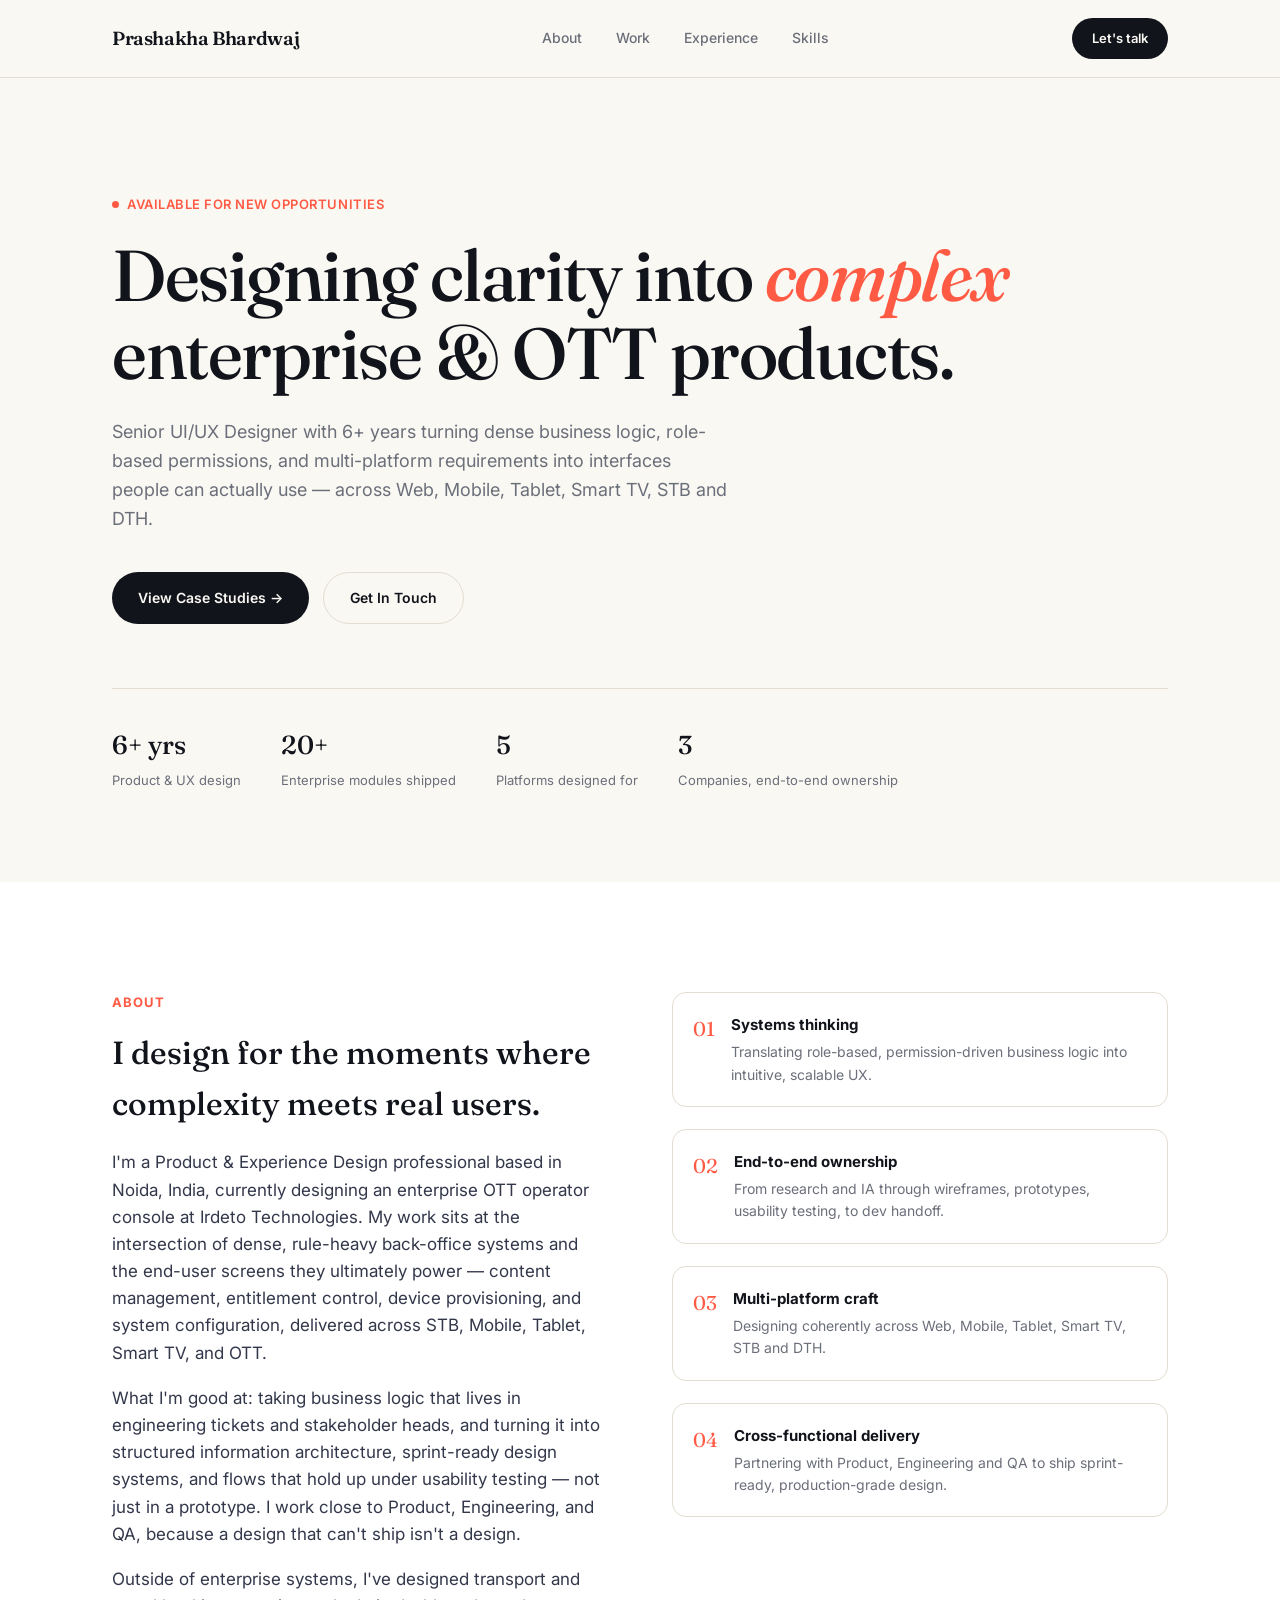
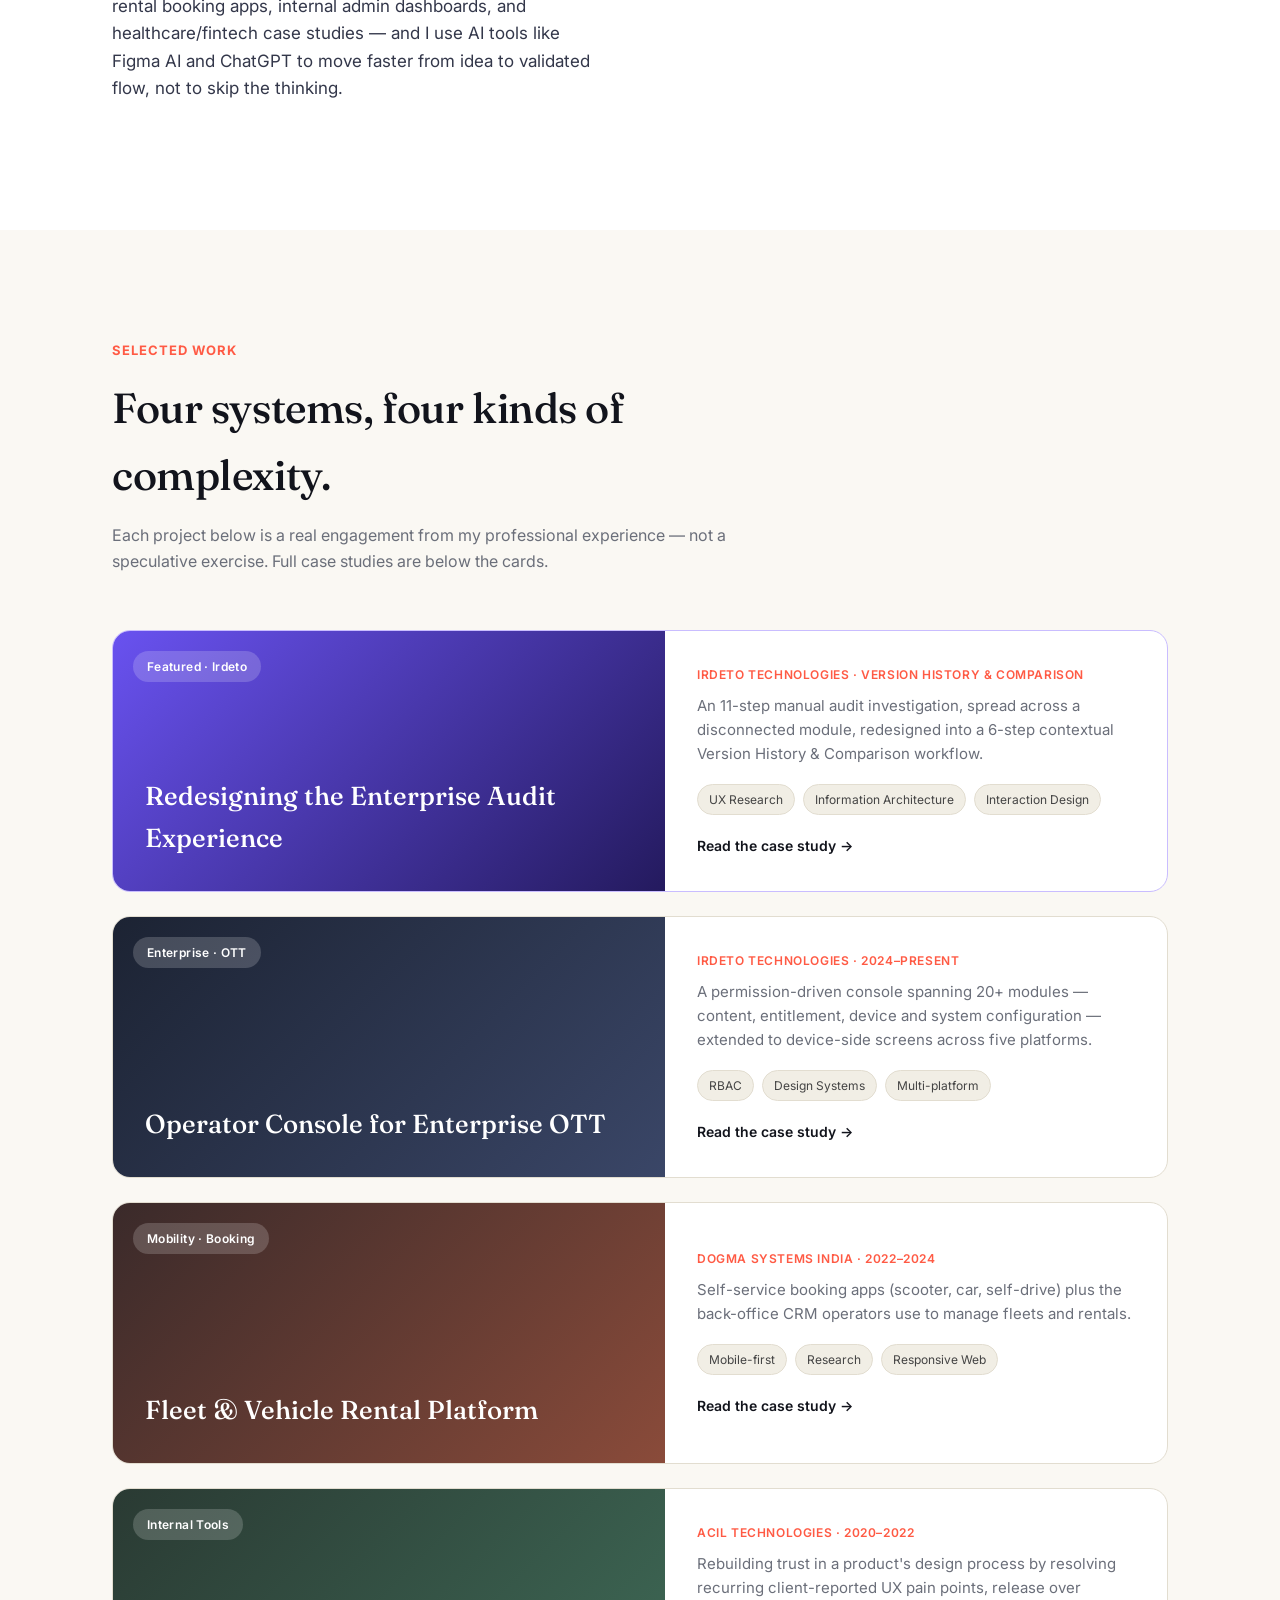
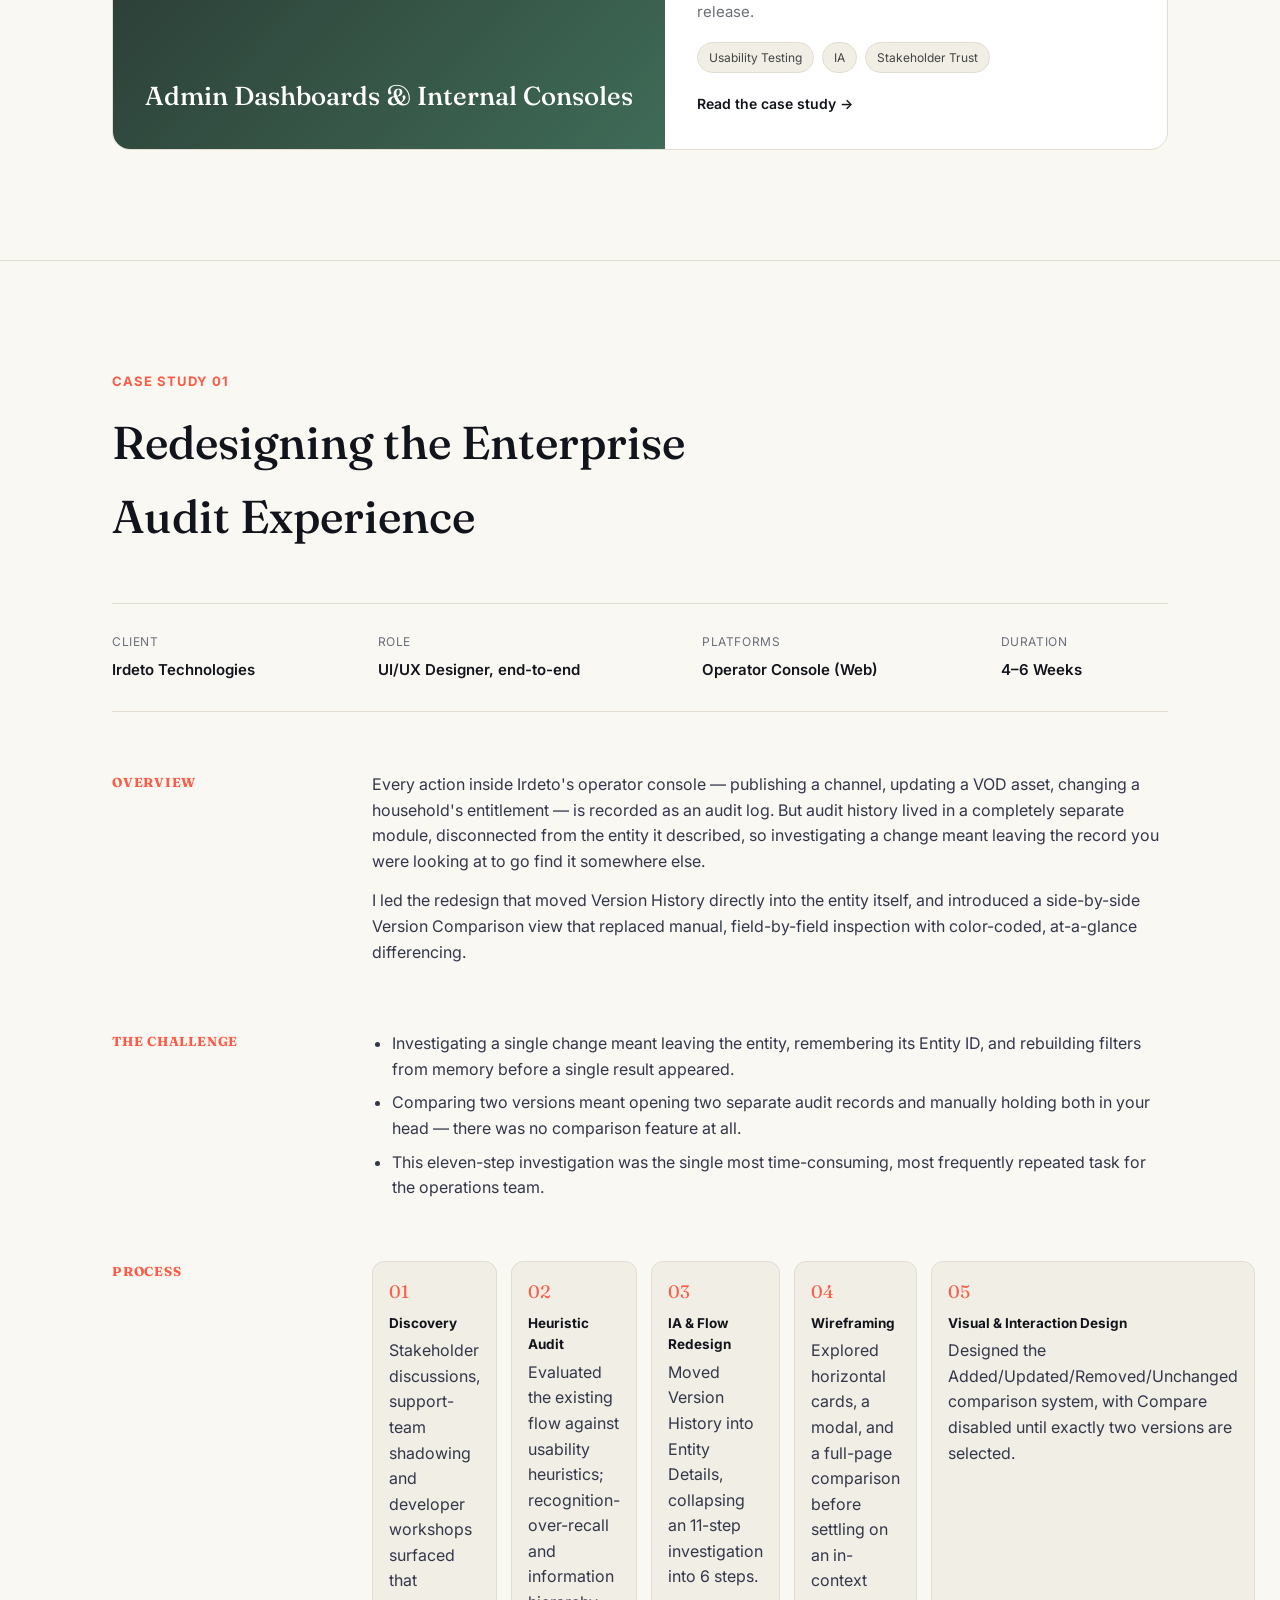
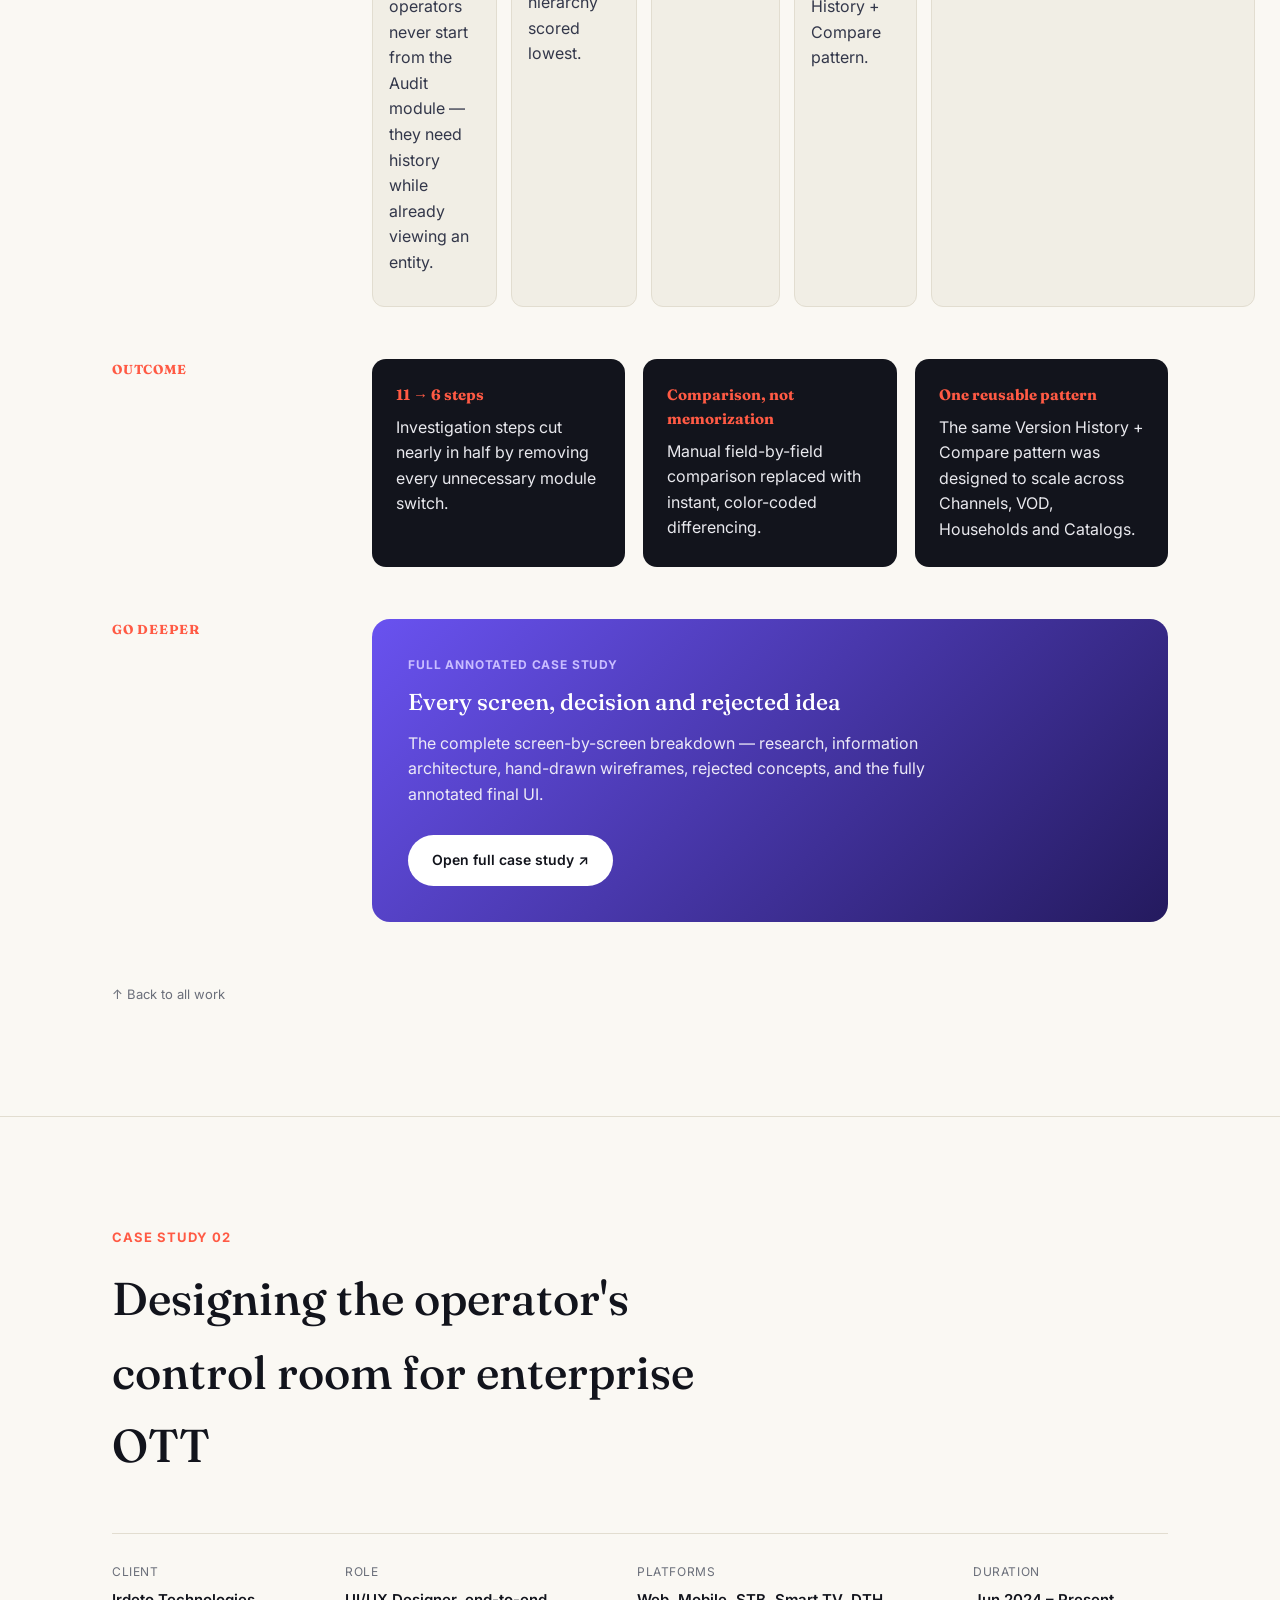
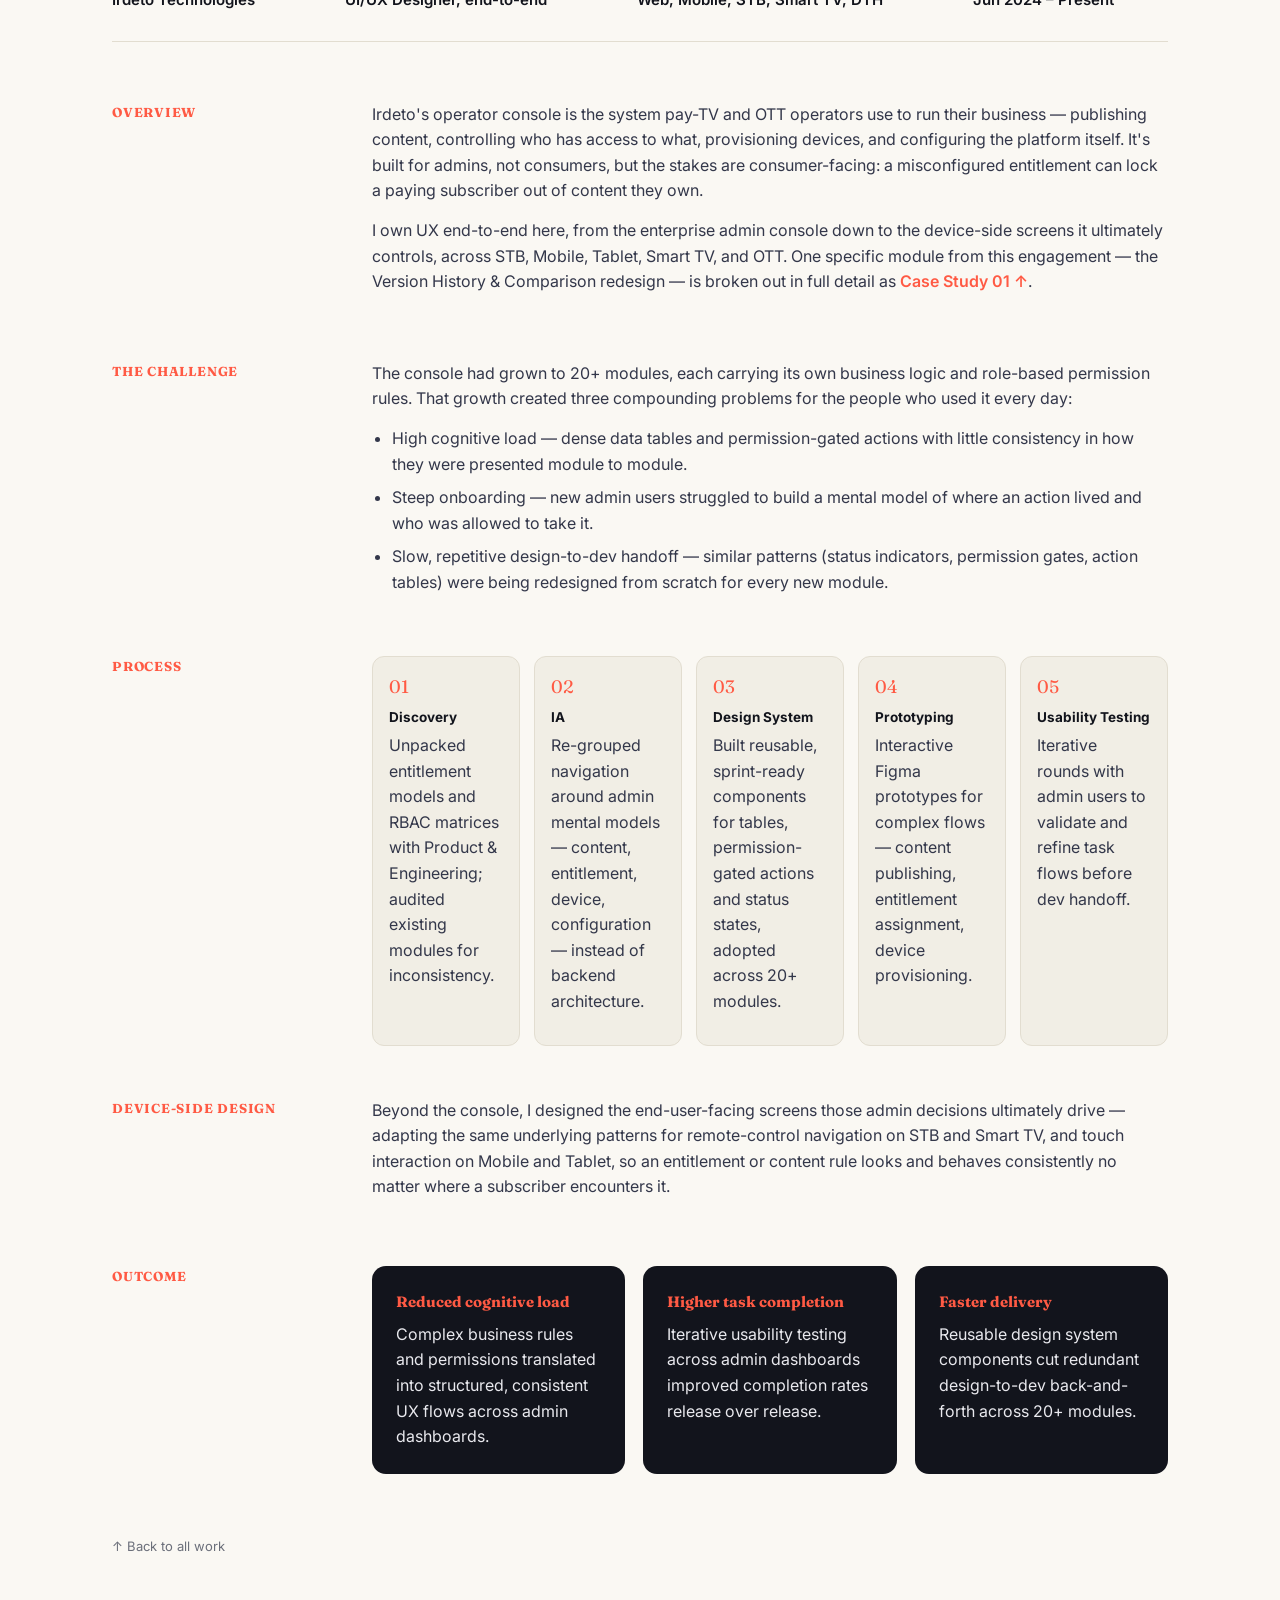
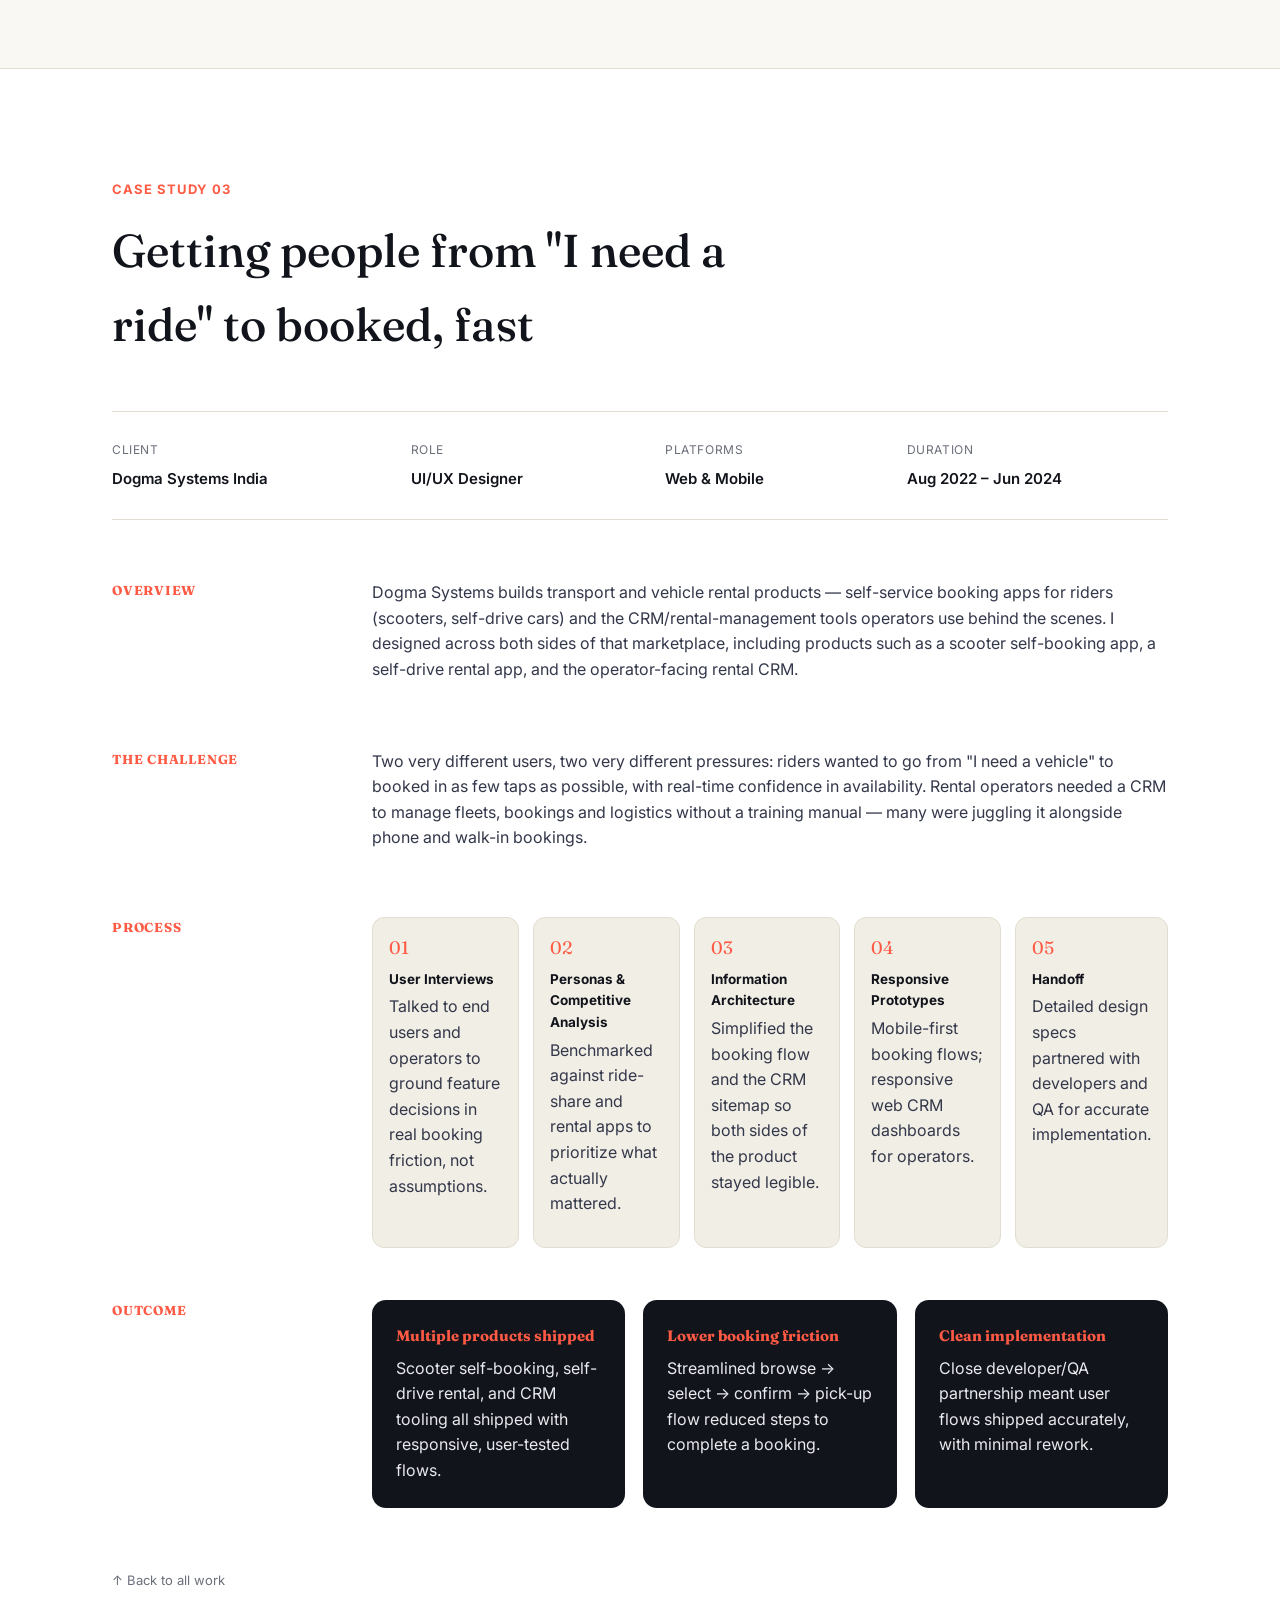
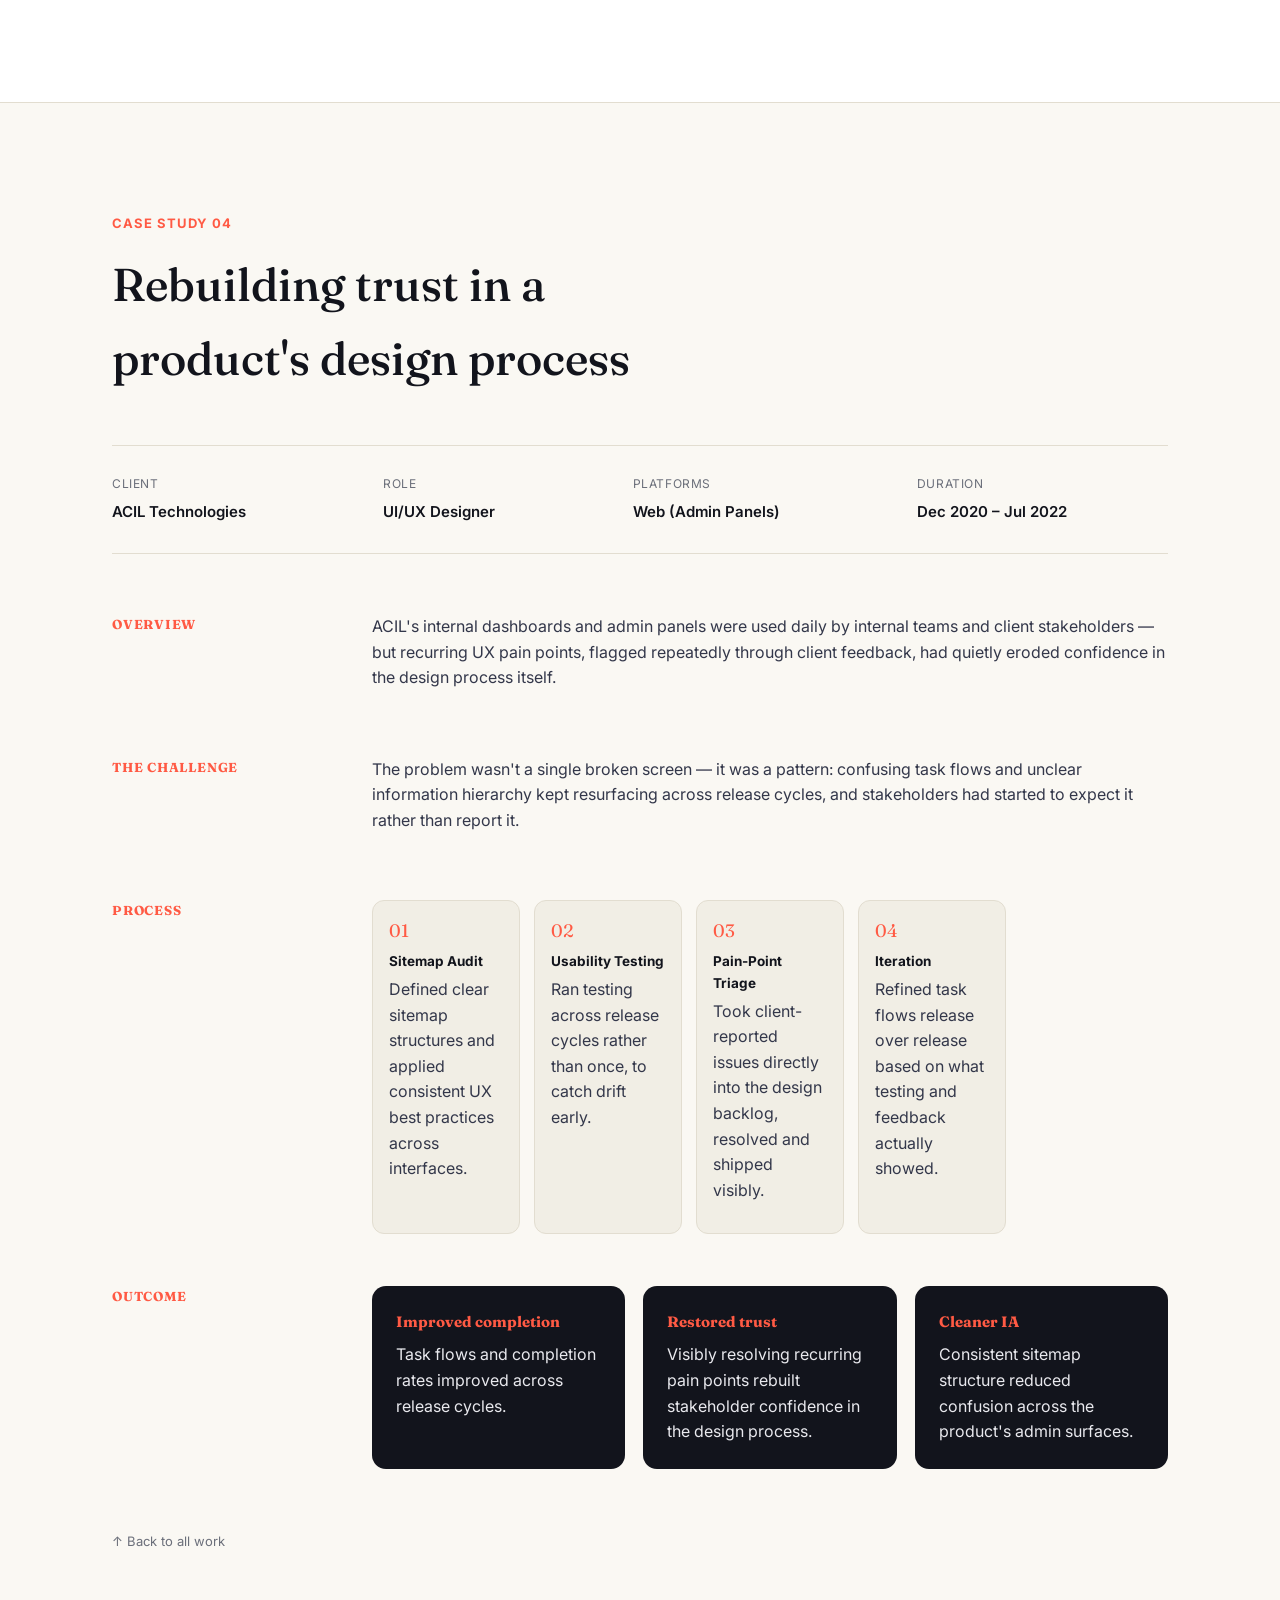
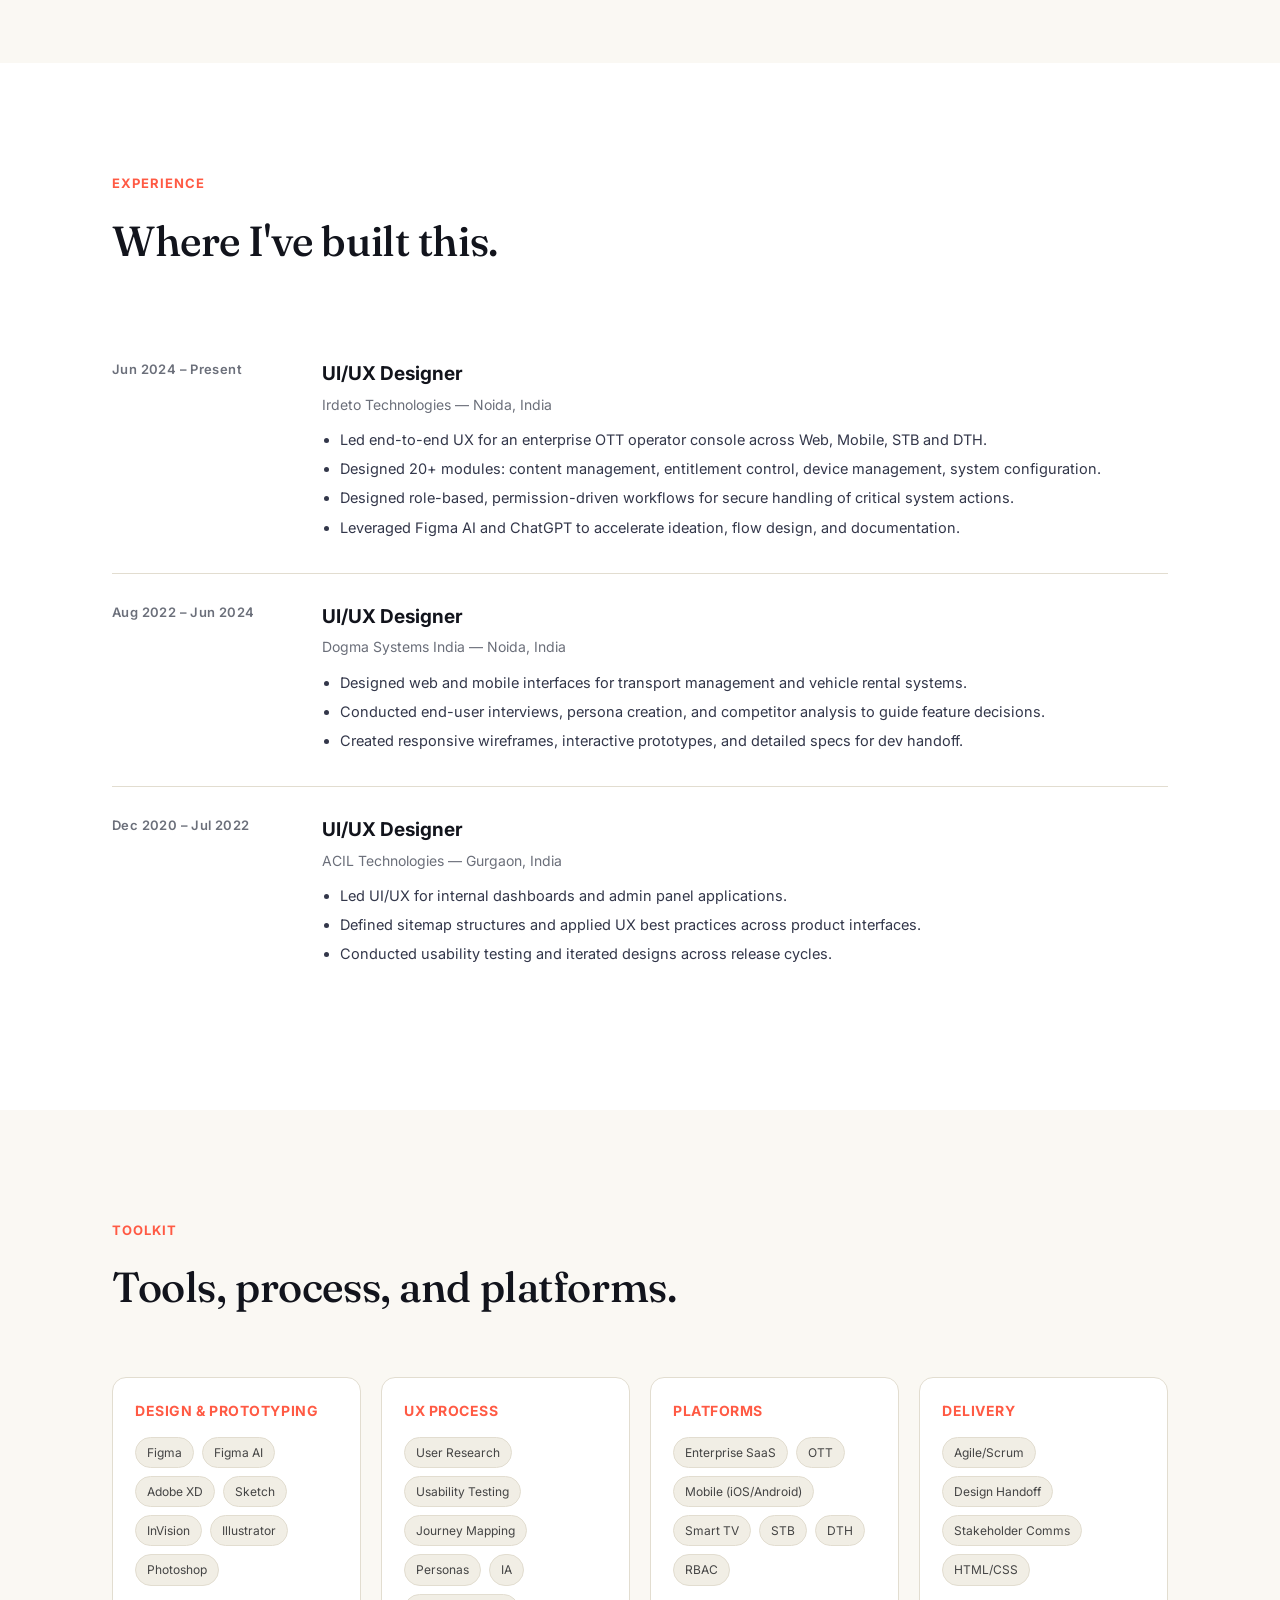
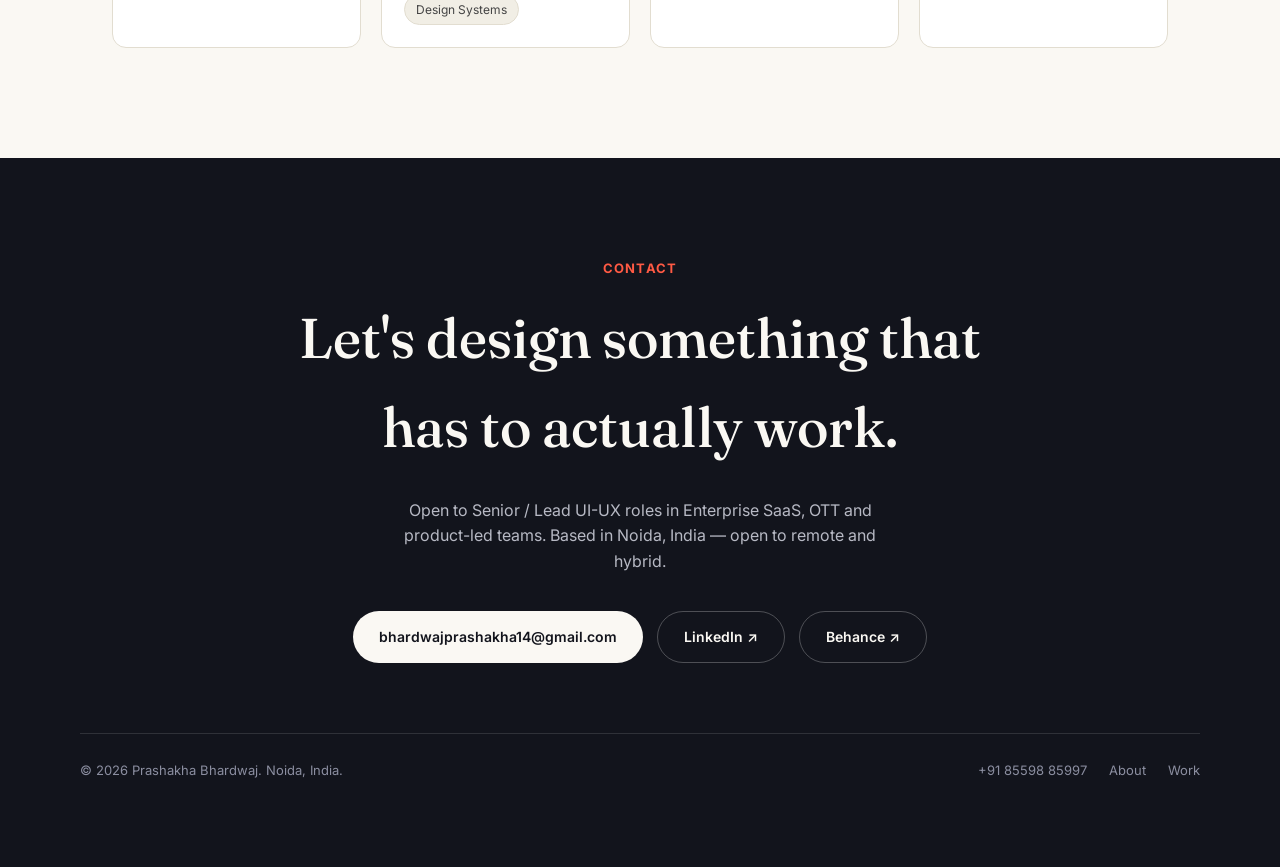
==== index.html @ ab3abfe2 "Add files via upload" ====
<!DOCTYPE html>
<html lang="en">
<head>
<meta charset="UTF-8">
<meta name="viewport" content="width=device-width, initial-scale=1.0">
<title>Prashakha Bhardwaj — Senior UI/UX Designer</title>
<meta name="description" content="Portfolio of Prashakha Bhardwaj, Senior UI/UX Designer specializing in Enterprise SaaS, OTT platforms, and complex admin systems.">
<link rel="preconnect" href="https://fonts.googleapis.com">
<link rel="preconnect" href="https://fonts.gstatic.com" crossorigin>
<link href="https://fonts.googleapis.com/css2?family=Fraunces:opsz,wght@9..144,400;9..144,500;9..144,600&family=Inter:wght@400;500;600;700;800&display=swap" rel="stylesheet">
<style>
  :root{
    --ink:#12141c;
    --paper:#faf8f3;
    --paper-dim:#f1eee5;
    --line:#e2ddd0;
    --coral:#ff5a44;
    --coral-dim:#ffe4de;
    --navy:#1c2333;
    --muted:#6b6f7a;
    --white:#ffffff;
    --radius:18px;
  }
  *{box-sizing:border-box;margin:0;padding:0;}
  html{scroll-behavior:smooth;}
  body{
    font-family:'Inter',sans-serif;
    background:var(--paper);
    color:var(--ink);
    line-height:1.6;
    -webkit-font-smoothing:antialiased;
  }
  h1,h2,h3,.serif{font-family:'Fraunces',serif;}
  a{color:inherit;text-decoration:none;}
  img{max-width:100%;display:block;}
  .wrap{max-width:1120px;margin:0 auto;padding:0 32px;}
  section{padding:110px 0;}
  @media (max-width:768px){section{padding:70px 0;} .wrap{padding:0 22px;}}
  /* NAV */
  header{
    position:fixed;top:0;left:0;right:0;z-index:100;
    background:rgba(250,248,243,0.85);
    backdrop-filter:blur(10px);
    border-bottom:1px solid var(--line);
  }
  nav.wrap{
    display:flex;align-items:center;justify-content:space-between;
    padding-top:18px;padding-bottom:18px;
  }
  .logo{font-family:'Fraunces',serif;font-weight:600;font-size:19px;letter-spacing:-0.02em;}
  .nav-links{display:flex;gap:34px;font-size:14px;font-weight:500;}
  .nav-links a{color:var(--muted);transition:color .2s;}
  .nav-links a:hover{color:var(--ink);}
  .nav-cta{
    background:var(--ink);color:var(--paper);padding:10px 20px;border-radius:999px;
    font-size:13px;font-weight:600;
  }
  .nav-toggle{display:none;}
  @media (max-width:768px){
    .nav-links{display:none;}
  }
  /* HERO */
  .hero{padding-top:190px;padding-bottom:90px;position:relative;overflow:hidden;}
  .eyebrow{
    display:inline-flex;align-items:center;gap:8px;
    font-size:13px;font-weight:600;letter-spacing:.04em;text-transform:uppercase;
    color:var(--coral);margin-bottom:22px;
  }
  .eyebrow::before{content:"";width:7px;height:7px;border-radius:50%;background:var(--coral);}
  .hero h1{
    font-size:clamp(38px,6vw,72px);
    font-weight:500;
    letter-spacing:-0.02em;
    max-width:920px;
    line-height:1.08;
  }
  .hero h1 em{font-style:italic;color:var(--coral);}
  .hero-sub{
    max-width:620px;font-size:18px;color:var(--muted);margin-top:26px;
  }
  .hero-actions{display:flex;gap:14px;margin-top:38px;flex-wrap:wrap;}
  .btn{
    padding:14px 26px;border-radius:999px;font-weight:600;font-size:14px;
    display:inline-flex;align-items:center;gap:8px;transition:transform .15s, box-shadow .15s;
  }
  .btn-primary{background:var(--ink);color:var(--paper);}
  .btn-primary:hover{transform:translateY(-2px);box-shadow:0 10px 24px rgba(18,20,28,.18);}
  .btn-outline{border:1.5px solid var(--line);}
  .btn-outline:hover{border-color:var(--ink);transform:translateY(-2px);}
  .hero-meta{
    display:flex;gap:40px;margin-top:64px;flex-wrap:wrap;padding-top:36px;border-top:1px solid var(--line);
  }
  .hero-meta div b{display:block;font-family:'Fraunces',serif;font-size:26px;font-weight:500;}
  .hero-meta div span{font-size:13px;color:var(--muted);}
  /* SECTION HEADS */
  .section-head{max-width:640px;margin-bottom:56px;}
  .kicker{font-size:13px;font-weight:700;letter-spacing:.08em;text-transform:uppercase;color:var(--coral);margin-bottom:14px;}
  .section-head h2{font-size:clamp(28px,4vw,42px);font-weight:500;letter-spacing:-0.01em;}
  .section-head p{color:var(--muted);margin-top:14px;font-size:16px;}
  /* ABOUT */
  .about{background:var(--white);}
  .about-grid{display:grid;grid-template-columns:1fr 1fr;gap:64px;align-items:start;}
  @media (max-width:768px){.about-grid{grid-template-columns:1fr;}}
  .about-grid p{font-size:17px;color:#33374a;margin-bottom:18px;}
  .pillars{display:flex;flex-direction:column;gap:22px;}
  .pillar{display:flex;gap:16px;padding:20px;border:1px solid var(--line);border-radius:14px;}
  .pillar .num{font-family:'Fraunces',serif;font-size:20px;color:var(--coral);}
  .pillar h4{font-size:15px;margin-bottom:4px;}
  .pillar p{font-size:14px;color:var(--muted);margin:0;}
  /* WORK CARDS */
  .work-grid{display:flex;flex-direction:column;gap:24px;}
  .work-card{
    display:grid;grid-template-columns:1.1fr 1fr;gap:0;
    border:1px solid var(--line);border-radius:var(--radius);overflow:hidden;
    background:var(--white);transition:box-shadow .25s, transform .25s;
  }
  .work-card:hover{box-shadow:0 20px 50px rgba(18,20,28,.10);transform:translateY(-3px);}
  .work-visual{
    position:relative;min-height:260px;display:flex;align-items:center;justify-content:center;
    color:var(--white);padding:32px;
  }
  .work-visual span.tag{
    position:absolute;top:20px;left:20px;background:rgba(255,255,255,.18);
    padding:6px 14px;border-radius:999px;font-size:12px;font-weight:600;letter-spacing:.03em;
  }
  .work-visual h3{font-size:26px;font-weight:500;text-align:left;align-self:flex-end;width:100%;}
  .wv-1{background:linear-gradient(135deg,#1c2333,#3a4667);}
  .wv-2{background:linear-gradient(135deg,#3a2a2a,#8a4b3a);}
  .wv-3{background:linear-gradient(135deg,#2a3a33,#3f6b57);}
  .wv-featured{background:linear-gradient(135deg,#6952f0,#241a5e);}
  .work-body{padding:32px;display:flex;flex-direction:column;justify-content:center;}
  .work-body .meta{font-size:12px;font-weight:600;letter-spacing:.05em;text-transform:uppercase;color:var(--coral);margin-bottom:10px;}
  .work-body p{color:var(--muted);font-size:15px;margin-bottom:18px;}
  .chip-row{display:flex;gap:8px;flex-wrap:wrap;margin-bottom:20px;}
  .chip{background:var(--paper-dim);border:1px solid var(--line);font-size:12px;padding:5px 11px;border-radius:999px;color:#444;}
  .work-link{font-weight:600;font-size:14px;display:inline-flex;align-items:center;gap:6px;}
  .work-link:hover{color:var(--coral);}
  @media (max-width:768px){.work-card{grid-template-columns:1fr;}}
  /* DEEP DIVE CALLOUT */
  .deep-dive{
    background:linear-gradient(135deg,#6952f0,#241a5e);border-radius:18px;padding:36px;
    color:#fff;display:flex;justify-content:space-between;align-items:center;gap:28px;flex-wrap:wrap;
  }
  .deep-dive .dd-kicker{font-size:12px;font-weight:700;letter-spacing:.07em;text-transform:uppercase;color:#c9bdff;margin-bottom:10px;}
  .deep-dive h4{font-family:'Fraunces',serif;font-size:23px;font-weight:500;margin-bottom:10px;color:#fff;}
  .deep-dive p{color:#d8d9e0;font-size:14.5px;margin:0;max-width:540px;}
  .deep-dive .dd-btn{
    background:#fff;color:#12141c;padding:14px 24px;border-radius:999px;font-weight:600;font-size:14px;
    white-space:nowrap;flex:none;
  }
  .deep-dive .dd-btn:hover{background:#c9bdff;}
  /* CASE STUDY DETAIL */
  .case{border-top:1px solid var(--line);}
  .case-head{display:flex;justify-content:space-between;align-items:flex-end;flex-wrap:wrap;gap:24px;margin-bottom:50px;}
  .case-head h2{font-size:clamp(30px,4.5vw,46px);font-weight:500;max-width:640px;}
  .case-facts{display:grid;grid-template-columns:repeat(4,auto);gap:36px;margin-bottom:60px;padding:28px 0;border-top:1px solid var(--line);border-bottom:1px solid var(--line);}
  .case-facts div span{display:block;font-size:12px;color:var(--muted);text-transform:uppercase;letter-spacing:.05em;margin-bottom:6px;}
  .case-facts div b{font-size:15px;font-weight:600;}
  @media (max-width:768px){.case-facts{grid-template-columns:repeat(2,1fr);}}
  .case-block{display:grid;grid-template-columns:220px 1fr;gap:40px;margin-bottom:52px;}
  @media (max-width:768px){.case-block{grid-template-columns:1fr;gap:14px;}}
  .case-block h3{font-size:13px;font-weight:700;text-transform:uppercase;letter-spacing:.06em;color:var(--coral);}
  .case-block .content p{margin-bottom:14px;color:#33374a;font-size:16px;}
  .case-block ul{padding-left:20px;color:#33374a;font-size:16px;}
  .case-block li{margin-bottom:8px;}
  .process-steps{display:grid;grid-template-columns:repeat(5,1fr);gap:14px;}
  @media (max-width:900px){.process-steps{grid-template-columns:repeat(2,1fr);}}
  .step{background:var(--paper-dim);border:1px solid var(--line);border-radius:12px;padding:16px;}
  .step .n{font-family:'Fraunces',serif;color:var(--coral);font-size:18px;margin-bottom:6px;}
  .step h5{font-size:13.5px;margin-bottom:4px;}
  .step p{font-size:12.5px;color:var(--muted);margin:0;}
  .impact-grid{display:grid;grid-template-columns:repeat(3,1fr);gap:18px;}
  @media (max-width:768px){.impact-grid{grid-template-columns:1fr;}}
  .impact-card{background:var(--ink);color:var(--paper);border-radius:14px;padding:24px;}
  .impact-card b{font-family:'Fraunces',serif;font-size:15px;display:block;margin-bottom:8px;color:var(--coral);}
  .impact-card p{font-size:14px;color:#e9e9ee;margin:0;}
  /* higher-specificity overrides: .case-block .content p was winning the cascade and
     forcing dark navy text onto these dark backgrounds — restore light, readable text */
  .case-block .content .impact-card p{color:#e9e9ee;margin-bottom:0;}
  .case-block .content .impact-card b{color:var(--coral);}
  .case-block .content .deep-dive p{color:#ece9f7;margin-bottom:0;}
  .case-block .content .deep-dive h4{color:#ffffff;}
  .case-block .content .deep-dive .dd-kicker{color:#c9bdff;}
  .back-top{display:inline-block;margin-top:10px;font-size:13px;color:var(--muted);}
  .back-top:hover{color:var(--coral);}
  /* EXPERIENCE */
  .exp{background:var(--white);}
  .exp-item{display:grid;grid-template-columns:180px 1fr;gap:30px;padding:28px 0;border-bottom:1px solid var(--line);}
  .exp-item:last-child{border-bottom:none;}
  .exp-item .when{color:var(--muted);font-size:13px;font-weight:600;letter-spacing:.03em;}
  .exp-item h4{font-size:19px;margin-bottom:4px;}
  .exp-item .role-co{color:var(--muted);font-size:14px;margin-bottom:12px;}
  .exp-item ul{padding-left:18px;font-size:14.5px;color:#33374a;}
  .exp-item li{margin-bottom:6px;}
  @media (max-width:640px){.exp-item{grid-template-columns:1fr;gap:8px;}}
  /* SKILLS */
  .skills-grid{display:grid;grid-template-columns:repeat(4,1fr);gap:20px;}
  @media (max-width:900px){.skills-grid{grid-template-columns:repeat(2,1fr);}}
  .skill-card{border:1px solid var(--line);border-radius:14px;padding:22px;background:var(--white);}
  .skill-card h4{font-size:14px;text-transform:uppercase;letter-spacing:.04em;color:var(--coral);margin-bottom:14px;}
  .skill-card .chip-row{margin-bottom:0;}
  /* CONTACT / FOOTER */
  footer{background:var(--ink);color:var(--paper);}
  .contact-inner{text-align:center;padding:100px 0 60px;}
  .contact-inner .kicker{color:var(--coral);}
  .contact-inner h2{font-size:clamp(30px,5vw,56px);font-weight:500;max-width:760px;margin:0 auto 26px;}
  .contact-inner p{color:#b7b9c4;max-width:520px;margin:0 auto 36px;font-size:16px;}
  .contact-actions{display:flex;justify-content:center;gap:14px;flex-wrap:wrap;margin-bottom:70px;}
  .btn-light{background:var(--paper);color:var(--ink);}
  .btn-ghost{border:1.5px solid rgba(255,255,255,.25);color:var(--paper);}
  .foot-bottom{
    border-top:1px solid rgba(255,255,255,.12);padding:26px 0;
    display:flex;justify-content:space-between;align-items:center;flex-wrap:wrap;gap:14px;
    font-size:13px;color:#8b8ea0;
  }
  .foot-links{display:flex;gap:22px;}
  .foot-links a:hover{color:var(--paper);}
</style>
</head>
<body>
<header>
  <nav class="wrap">
    <a href="#" class="logo">Prashakha Bhardwaj</a>
    <div class="nav-links">
      <a href="#about">About</a>
      <a href="#work">Work</a>
      <a href="#experience">Experience</a>
      <a href="#skills">Skills</a>
    </div>
    <a href="#contact" class="nav-cta">Let's talk</a>
  </nav>
</header>
<section class="hero">
  <div class="wrap">
    <div class="eyebrow">Available for new opportunities</div>
    <h1>Designing clarity into <em>complex</em> enterprise &amp; OTT products.</h1>
    <p class="hero-sub">Senior UI/UX Designer with 6+ years turning dense business logic, role-based permissions, and multi-platform requirements into interfaces people can actually use — across Web, Mobile, Tablet, Smart TV, STB and DTH.</p>
    <div class="hero-actions">
      <a href="#work" class="btn btn-primary">View Case Studies →</a>
      <a href="mailto:bhardwajprashakha14@gmail.com" class="btn btn-outline">Get In Touch</a>
    </div>
    <div class="hero-meta">
      <div><b>6+ yrs</b><span>Product &amp; UX design</span></div>
      <div><b>20+</b><span>Enterprise modules shipped</span></div>
      <div><b>5</b><span>Platforms designed for</span></div>
      <div><b>3</b><span>Companies, end-to-end ownership</span></div>
    </div>
  </div>
</section>
<section class="about" id="about">
  <div class="wrap about-grid">
    <div>
      <div class="kicker">About</div>
      <h2 style="font-size:32px;font-weight:500;margin-bottom:20px;">I design for the moments where complexity meets real users.</h2>
      <p>I'm a Product &amp; Experience Design professional based in Noida, India, currently designing an enterprise OTT operator console at Irdeto Technologies. My work sits at the intersection of dense, rule-heavy back-office systems and the end-user screens they ultimately power — content management, entitlement control, device provisioning, and system configuration, delivered across STB, Mobile, Tablet, Smart TV, and OTT.</p>
      <p>What I'm good at: taking business logic that lives in engineering tickets and stakeholder heads, and turning it into structured information architecture, sprint-ready design systems, and flows that hold up under usability testing — not just in a prototype. I work close to Product, Engineering, and QA, because a design that can't ship isn't a design.</p>
      <p>Outside of enterprise systems, I've designed transport and rental booking apps, internal admin dashboards, and healthcare/fintech case studies — and I use AI tools like Figma AI and ChatGPT to move faster from idea to validated flow, not to skip the thinking.</p>
    </div>
    <div class="pillars">
      <div class="pillar">
        <div class="num">01</div>
        <div><h4>Systems thinking</h4><p>Translating role-based, permission-driven business logic into intuitive, scalable UX.</p></div>
      </div>
      <div class="pillar">
        <div class="num">02</div>
        <div><h4>End-to-end ownership</h4><p>From research and IA through wireframes, prototypes, usability testing, to dev handoff.</p></div>
      </div>
      <div class="pillar">
        <div class="num">03</div>
        <div><h4>Multi-platform craft</h4><p>Designing coherently across Web, Mobile, Tablet, Smart TV, STB and DTH.</p></div>
      </div>
      <div class="pillar">
        <div class="num">04</div>
        <div><h4>Cross-functional delivery</h4><p>Partnering with Product, Engineering and QA to ship sprint-ready, production-grade design.</p></div>
      </div>
    </div>
  </div>
</section>
<section id="work">
  <div class="wrap">
    <div class="section-head">
      <div class="kicker">Selected Work</div>
      <h2>Four systems, four kinds of complexity.</h2>
      <p>Each project below is a real engagement from my professional experience — not a speculative exercise. Full case studies are below the cards.</p>
    </div>
    <div class="work-grid">
      <div class="work-card" style="border-color:#c9bdff;">
        <div class="work-visual wv-featured"><span class="tag">Featured · Irdeto</span><h3>Redesigning the Enterprise Audit Experience</h3></div>
        <div class="work-body">
          <div class="meta">Irdeto Technologies · Version History &amp; Comparison</div>
          <p>An 11-step manual audit investigation, spread across a disconnected module, redesigned into a 6-step contextual Version History &amp; Comparison workflow.</p>
          <div class="chip-row"><span class="chip">UX Research</span><span class="chip">Information Architecture</span><span class="chip">Interaction Design</span></div>
          <a href="#case-audit" class="work-link">Read the case study →</a>
        </div>
      </div>
      <div class="work-card">
        <div class="work-visual wv-1"><span class="tag">Enterprise · OTT</span><h3>Operator Console for Enterprise OTT</h3></div>
        <div class="work-body">
          <div class="meta">Irdeto Technologies · 2024–Present</div>
          <p>A permission-driven console spanning 20+ modules — content, entitlement, device and system configuration — extended to device-side screens across five platforms.</p>
          <div class="chip-row"><span class="chip">RBAC</span><span class="chip">Design Systems</span><span class="chip">Multi-platform</span></div>
          <a href="#case-ott" class="work-link">Read the case study →</a>
        </div>
      </div>
      <div class="work-card">
        <div class="work-visual wv-2"><span class="tag">Mobility · Booking</span><h3>Fleet &amp; Vehicle Rental Platform</h3></div>
        <div class="work-body">
          <div class="meta">Dogma Systems India · 2022–2024</div>
          <p>Self-service booking apps (scooter, car, self-drive) plus the back-office CRM operators use to manage fleets and rentals.</p>
          <div class="chip-row"><span class="chip">Mobile-first</span><span class="chip">Research</span><span class="chip">Responsive Web</span></div>
          <a href="#case-fleet" class="work-link">Read the case study →</a>
        </div>
      </div>
      <div class="work-card">
        <div class="work-visual wv-3"><span class="tag">Internal Tools</span><h3>Admin Dashboards &amp; Internal Consoles</h3></div>
        <div class="work-body">
          <div class="meta">ACIL Technologies · 2020–2022</div>
          <p>Rebuilding trust in a product's design process by resolving recurring client-reported UX pain points, release over release.</p>
          <div class="chip-row"><span class="chip">Usability Testing</span><span class="chip">IA</span><span class="chip">Stakeholder Trust</span></div>
          <a href="#case-admin" class="work-link">Read the case study →</a>
        </div>
      </div>
    </div>
  </div>
</section>
<!-- CASE STUDY 1 -->
<section class="case" id="case-audit">
  <div class="wrap">
    <div class="case-head">
      <div>
        <div class="kicker">Case Study 01</div>
        <h2>Redesigning the Enterprise Audit Experience</h2>
      </div>
    </div>
    <div class="case-facts">
      <div><span>Client</span><b>Irdeto Technologies</b></div>
      <div><span>Role</span><b>UI/UX Designer, end-to-end</b></div>
      <div><span>Platforms</span><b>Operator Console (Web)</b></div>
      <div><span>Duration</span><b>4–6 Weeks</b></div>
    </div>
    <div class="case-block">
      <h3>Overview</h3>
      <div class="content">
        <p>Every action inside Irdeto's operator console — publishing a channel, updating a VOD asset, changing a household's entitlement — is recorded as an audit log. But audit history lived in a completely separate module, disconnected from the entity it described, so investigating a change meant leaving the record you were looking at to go find it somewhere else.</p>
        <p>I led the redesign that moved Version History directly into the entity itself, and introduced a side-by-side Version Comparison view that replaced manual, field-by-field inspection with color-coded, at-a-glance differencing.</p>
      </div>
    </div>
    <div class="case-block">
      <h3>The Challenge</h3>
      <div class="content">
        <ul>
          <li>Investigating a single change meant leaving the entity, remembering its Entity ID, and rebuilding filters from memory before a single result appeared.</li>
          <li>Comparing two versions meant opening two separate audit records and manually holding both in your head — there was no comparison feature at all.</li>
          <li>This eleven-step investigation was the single most time-consuming, most frequently repeated task for the operations team.</li>
        </ul>
      </div>
    </div>
    <div class="case-block">
      <h3>Process</h3>
      <div class="content">
        <div class="process-steps">
          <div class="step"><div class="n">01</div><h5>Discovery</h5><p>Stakeholder discussions, support-team shadowing and developer workshops surfaced that operators never start from the Audit module — they need history while already viewing an entity.</p></div>
          <div class="step"><div class="n">02</div><h5>Heuristic Audit</h5><p>Evaluated the existing flow against usability heuristics; recognition-over-recall and information hierarchy scored lowest.</p></div>
          <div class="step"><div class="n">03</div><h5>IA &amp; Flow Redesign</h5><p>Moved Version History into Entity Details, collapsing an 11-step investigation into 6 steps.</p></div>
          <div class="step"><div class="n">04</div><h5>Wireframing</h5><p>Explored horizontal cards, a modal, and a full-page comparison before settling on an in-context History + Compare pattern.</p></div>
          <div class="step"><div class="n">05</div><h5>Visual &amp; Interaction Design</h5><p>Designed the Added/Updated/Removed/Unchanged comparison system, with Compare disabled until exactly two versions are selected.</p></div>
        </div>
      </div>
    </div>
    <div class="case-block">
      <h3>Outcome</h3>
      <div class="content">
        <div class="impact-grid">
          <div class="impact-card"><b>11 → 6 steps</b><p>Investigation steps cut nearly in half by removing every unnecessary module switch.</p></div>
          <div class="impact-card"><b>Comparison, not memorization</b><p>Manual field-by-field comparison replaced with instant, color-coded differencing.</p></div>
          <div class="impact-card"><b>One reusable pattern</b><p>The same Version History + Compare pattern was designed to scale across Channels, VOD, Households and Catalogs.</p></div>
        </div>
      </div>
    </div>
    <div class="case-block">
      <h3>Go Deeper</h3>
      <div class="content">
        <div class="deep-dive">
          <div>
            <div class="dd-kicker">Full Annotated Case Study</div>
            <h4>Every screen, decision and rejected idea</h4>
            <p>The complete screen-by-screen breakdown — research, information architecture, hand-drawn wireframes, rejected concepts, and the fully annotated final UI.</p>
          </div>
          <a href="Redesigning-the-Enterprise-Audit-Experience.html" target="_blank" rel="noopener" class="dd-btn">Open full case study ↗</a>
        </div>
      </div>
    </div>
    <a href="#work" class="back-top">↑ Back to all work</a>
  </div>
</section>
<!-- CASE STUDY 2 -->
<section class="case" id="case-ott">
  <div class="wrap">
    <div class="case-head">
      <div>
        <div class="kicker">Case Study 02</div>
        <h2>Designing the operator's control room for enterprise OTT</h2>
      </div>
    </div>
    <div class="case-facts">
      <div><span>Client</span><b>Irdeto Technologies</b></div>
      <div><span>Role</span><b>UI/UX Designer, end-to-end</b></div>
      <div><span>Platforms</span><b>Web, Mobile, STB, Smart TV, DTH</b></div>
      <div><span>Duration</span><b>Jun 2024 – Present</b></div>
    </div>
    <div class="case-block">
      <h3>Overview</h3>
      <div class="content">
        <p>Irdeto's operator console is the system pay-TV and OTT operators use to run their business — publishing content, controlling who has access to what, provisioning devices, and configuring the platform itself. It's built for admins, not consumers, but the stakes are consumer-facing: a misconfigured entitlement can lock a paying subscriber out of content they own.</p>
        <p>I own UX end-to-end here, from the enterprise admin console down to the device-side screens it ultimately controls, across STB, Mobile, Tablet, Smart TV, and OTT. One specific module from this engagement — the Version History &amp; Comparison redesign — is broken out in full detail as <a href="#case-audit" style="color:var(--coral);font-weight:600;">Case Study 01 ↑</a>.</p>
      </div>
    </div>
    <div class="case-block">
      <h3>The Challenge</h3>
      <div class="content">
        <p>The console had grown to 20+ modules, each carrying its own business logic and role-based permission rules. That growth created three compounding problems for the people who used it every day:</p>
        <ul>
          <li>High cognitive load — dense data tables and permission-gated actions with little consistency in how they were presented module to module.</li>
          <li>Steep onboarding — new admin users struggled to build a mental model of where an action lived and who was allowed to take it.</li>
          <li>Slow, repetitive design-to-dev handoff — similar patterns (status indicators, permission gates, action tables) were being redesigned from scratch for every new module.</li>
        </ul>
      </div>
    </div>
    <div class="case-block">
      <h3>Process</h3>
      <div class="content">
        <div class="process-steps">
          <div class="step"><div class="n">01</div><h5>Discovery</h5><p>Unpacked entitlement models and RBAC matrices with Product &amp; Engineering; audited existing modules for inconsistency.</p></div>
          <div class="step"><div class="n">02</div><h5>IA</h5><p>Re-grouped navigation around admin mental models — content, entitlement, device, configuration — instead of backend architecture.</p></div>
          <div class="step"><div class="n">03</div><h5>Design System</h5><p>Built reusable, sprint-ready components for tables, permission-gated actions and status states, adopted across 20+ modules.</p></div>
          <div class="step"><div class="n">04</div><h5>Prototyping</h5><p>Interactive Figma prototypes for complex flows — content publishing, entitlement assignment, device provisioning.</p></div>
          <div class="step"><div class="n">05</div><h5>Usability Testing</h5><p>Iterative rounds with admin users to validate and refine task flows before dev handoff.</p></div>
        </div>
      </div>
    </div>
    <div class="case-block">
      <h3>Device-Side Design</h3>
      <div class="content">
        <p>Beyond the console, I designed the end-user-facing screens those admin decisions ultimately drive — adapting the same underlying patterns for remote-control navigation on STB and Smart TV, and touch interaction on Mobile and Tablet, so an entitlement or content rule looks and behaves consistently no matter where a subscriber encounters it.</p>
      </div>
    </div>
    <div class="case-block">
      <h3>Outcome</h3>
      <div class="content">
        <div class="impact-grid">
          <div class="impact-card"><b>Reduced cognitive load</b><p>Complex business rules and permissions translated into structured, consistent UX flows across admin dashboards.</p></div>
          <div class="impact-card"><b>Higher task completion</b><p>Iterative usability testing across admin dashboards improved completion rates release over release.</p></div>
          <div class="impact-card"><b>Faster delivery</b><p>Reusable design system components cut redundant design-to-dev back-and-forth across 20+ modules.</p></div>
        </div>
      </div>
    </div>
    <a href="#work" class="back-top">↑ Back to all work</a>
  </div>
</section>
<!-- CASE STUDY 3 -->
<section class="case" id="case-fleet" style="background:var(--white);">
  <div class="wrap">
    <div class="case-head">
      <div>
        <div class="kicker">Case Study 03</div>
        <h2>Getting people from "I need a ride" to booked, fast</h2>
      </div>
    </div>
    <div class="case-facts">
      <div><span>Client</span><b>Dogma Systems India</b></div>
      <div><span>Role</span><b>UI/UX Designer</b></div>
      <div><span>Platforms</span><b>Web &amp; Mobile</b></div>
      <div><span>Duration</span><b>Aug 2022 – Jun 2024</b></div>
    </div>
    <div class="case-block">
      <h3>Overview</h3>
      <div class="content">
        <p>Dogma Systems builds transport and vehicle rental products — self-service booking apps for riders (scooters, self-drive cars) and the CRM/rental-management tools operators use behind the scenes. I designed across both sides of that marketplace, including products such as a scooter self-booking app, a self-drive rental app, and the operator-facing rental CRM.</p>
      </div>
    </div>
    <div class="case-block">
      <h3>The Challenge</h3>
      <div class="content">
        <p>Two very different users, two very different pressures: riders wanted to go from "I need a vehicle" to booked in as few taps as possible, with real-time confidence in availability. Rental operators needed a CRM to manage fleets, bookings and logistics without a training manual — many were juggling it alongside phone and walk-in bookings.</p>
      </div>
    </div>
    <div class="case-block">
      <h3>Process</h3>
      <div class="content">
        <div class="process-steps">
          <div class="step"><div class="n">01</div><h5>User Interviews</h5><p>Talked to end users and operators to ground feature decisions in real booking friction, not assumptions.</p></div>
          <div class="step"><div class="n">02</div><h5>Personas &amp; Competitive Analysis</h5><p>Benchmarked against ride-share and rental apps to prioritize what actually mattered.</p></div>
          <div class="step"><div class="n">03</div><h5>Information Architecture</h5><p>Simplified the booking flow and the CRM sitemap so both sides of the product stayed legible.</p></div>
          <div class="step"><div class="n">04</div><h5>Responsive Prototypes</h5><p>Mobile-first booking flows; responsive web CRM dashboards for operators.</p></div>
          <div class="step"><div class="n">05</div><h5>Handoff</h5><p>Detailed design specs partnered with developers and QA for accurate implementation.</p></div>
        </div>
      </div>
    </div>
    <div class="case-block">
      <h3>Outcome</h3>
      <div class="content">
        <div class="impact-grid">
          <div class="impact-card"><b>Multiple products shipped</b><p>Scooter self-booking, self-drive rental, and CRM tooling all shipped with responsive, user-tested flows.</p></div>
          <div class="impact-card"><b>Lower booking friction</b><p>Streamlined browse → select → confirm → pick-up flow reduced steps to complete a booking.</p></div>
          <div class="impact-card"><b>Clean implementation</b><p>Close developer/QA partnership meant user flows shipped accurately, with minimal rework.</p></div>
        </div>
      </div>
    </div>
    <a href="#work" class="back-top">↑ Back to all work</a>
  </div>
</section>
<!-- CASE STUDY 4 -->
<section class="case" id="case-admin">
  <div class="wrap">
    <div class="case-head">
      <div>
        <div class="kicker">Case Study 04</div>
        <h2>Rebuilding trust in a product's design process</h2>
      </div>
    </div>
    <div class="case-facts">
      <div><span>Client</span><b>ACIL Technologies</b></div>
      <div><span>Role</span><b>UI/UX Designer</b></div>
      <div><span>Platforms</span><b>Web (Admin Panels)</b></div>
      <div><span>Duration</span><b>Dec 2020 – Jul 2022</b></div>
    </div>
    <div class="case-block">
      <h3>Overview</h3>
      <div class="content">
        <p>ACIL's internal dashboards and admin panels were used daily by internal teams and client stakeholders — but recurring UX pain points, flagged repeatedly through client feedback, had quietly eroded confidence in the design process itself.</p>
      </div>
    </div>
    <div class="case-block">
      <h3>The Challenge</h3>
      <div class="content">
        <p>The problem wasn't a single broken screen — it was a pattern: confusing task flows and unclear information hierarchy kept resurfacing across release cycles, and stakeholders had started to expect it rather than report it.</p>
      </div>
    </div>
    <div class="case-block">
      <h3>Process</h3>
      <div class="content">
        <div class="process-steps">
          <div class="step"><div class="n">01</div><h5>Sitemap Audit</h5><p>Defined clear sitemap structures and applied consistent UX best practices across interfaces.</p></div>
          <div class="step"><div class="n">02</div><h5>Usability Testing</h5><p>Ran testing across release cycles rather than once, to catch drift early.</p></div>
          <div class="step"><div class="n">03</div><h5>Pain-Point Triage</h5><p>Took client-reported issues directly into the design backlog, resolved and shipped visibly.</p></div>
          <div class="step"><div class="n">04</div><h5>Iteration</h5><p>Refined task flows release over release based on what testing and feedback actually showed.</p></div>
        </div>
      </div>
    </div>
    <div class="case-block">
      <h3>Outcome</h3>
      <div class="content">
        <div class="impact-grid">
          <div class="impact-card"><b>Improved completion</b><p>Task flows and completion rates improved across release cycles.</p></div>
          <div class="impact-card"><b>Restored trust</b><p>Visibly resolving recurring pain points rebuilt stakeholder confidence in the design process.</p></div>
          <div class="impact-card"><b>Cleaner IA</b><p>Consistent sitemap structure reduced confusion across the product's admin surfaces.</p></div>
        </div>
      </div>
    </div>
    <a href="#work" class="back-top">↑ Back to all work</a>
  </div>
</section>
<section class="exp" id="experience">
  <div class="wrap">
    <div class="section-head">
      <div class="kicker">Experience</div>
      <h2>Where I've built this.</h2>
    </div>
    <div class="exp-item">
      <div class="when">Jun 2024 – Present</div>
      <div>
        <h4>UI/UX Designer</h4>
        <div class="role-co">Irdeto Technologies — Noida, India</div>
        <ul>
          <li>Led end-to-end UX for an enterprise OTT operator console across Web, Mobile, STB and DTH.</li>
          <li>Designed 20+ modules: content management, entitlement control, device management, system configuration.</li>
          <li>Designed role-based, permission-driven workflows for secure handling of critical system actions.</li>
          <li>Leveraged Figma AI and ChatGPT to accelerate ideation, flow design, and documentation.</li>
        </ul>
      </div>
    </div>
    <div class="exp-item">
      <div class="when">Aug 2022 – Jun 2024</div>
      <div>
        <h4>UI/UX Designer</h4>
        <div class="role-co">Dogma Systems India — Noida, India</div>
        <ul>
          <li>Designed web and mobile interfaces for transport management and vehicle rental systems.</li>
          <li>Conducted end-user interviews, persona creation, and competitor analysis to guide feature decisions.</li>
          <li>Created responsive wireframes, interactive prototypes, and detailed specs for dev handoff.</li>
        </ul>
      </div>
    </div>
    <div class="exp-item">
      <div class="when">Dec 2020 – Jul 2022</div>
      <div>
        <h4>UI/UX Designer</h4>
        <div class="role-co">ACIL Technologies — Gurgaon, India</div>
        <ul>
          <li>Led UI/UX for internal dashboards and admin panel applications.</li>
          <li>Defined sitemap structures and applied UX best practices across product interfaces.</li>
          <li>Conducted usability testing and iterated designs across release cycles.</li>
        </ul>
      </div>
    </div>
  </div>
</section>
<section id="skills">
  <div class="wrap">
    <div class="section-head">
      <div class="kicker">Toolkit</div>
      <h2>Tools, process, and platforms.</h2>
    </div>
    <div class="skills-grid">
      <div class="skill-card">
        <h4>Design &amp; Prototyping</h4>
        <div class="chip-row"><span class="chip">Figma</span><span class="chip">Figma AI</span><span class="chip">Adobe XD</span><span class="chip">Sketch</span><span class="chip">InVision</span><span class="chip">Illustrator</span><span class="chip">Photoshop</span></div>
      </div>
      <div class="skill-card">
        <h4>UX Process</h4>
        <div class="chip-row"><span class="chip">User Research</span><span class="chip">Usability Testing</span><span class="chip">Journey Mapping</span><span class="chip">Personas</span><span class="chip">IA</span><span class="chip">Design Systems</span></div>
      </div>
      <div class="skill-card">
        <h4>Platforms</h4>
        <div class="chip-row"><span class="chip">Enterprise SaaS</span><span class="chip">OTT</span><span class="chip">Mobile (iOS/Android)</span><span class="chip">Smart TV</span><span class="chip">STB</span><span class="chip">DTH</span><span class="chip">RBAC</span></div>
      </div>
      <div class="skill-card">
        <h4>Delivery</h4>
        <div class="chip-row"><span class="chip">Agile/Scrum</span><span class="chip">Design Handoff</span><span class="chip">Stakeholder Comms</span><span class="chip">HTML/CSS</span></div>
      </div>
    </div>
  </div>
</section>
<footer id="contact">
  <div class="wrap contact-inner">
    <div class="kicker">Contact</div>
    <h2>Let's design something that has to actually work.</h2>
    <p>Open to Senior / Lead UI-UX roles in Enterprise SaaS, OTT and product-led teams. Based in Noida, India — open to remote and hybrid.</p>
    <div class="contact-actions">
      <a href="mailto:bhardwajprashakha14@gmail.com" class="btn btn-light">bhardwajprashakha14@gmail.com</a>
      <a href="https://www.linkedin.com/in/prashakha-bhardwaj-ux/" target="_blank" rel="noopener" class="btn btn-ghost">LinkedIn ↗</a>
      <a href="https://www.behance.net/prashakbhardwa" target="_blank" rel="noopener" class="btn btn-ghost">Behance ↗</a>
    </div>
    <div class="foot-bottom wrap" style="padding-left:0;padding-right:0;">
      <span>© 2026 Prashakha Bhardwaj. Noida, India.</span>
      <div class="foot-links">
        <a href="tel:+918559885997">+91 85598 85997</a>
        <a href="#about">About</a>
        <a href="#work">Work</a>
      </div>
    </div>
  </div>
</footer>
</body>
</html>
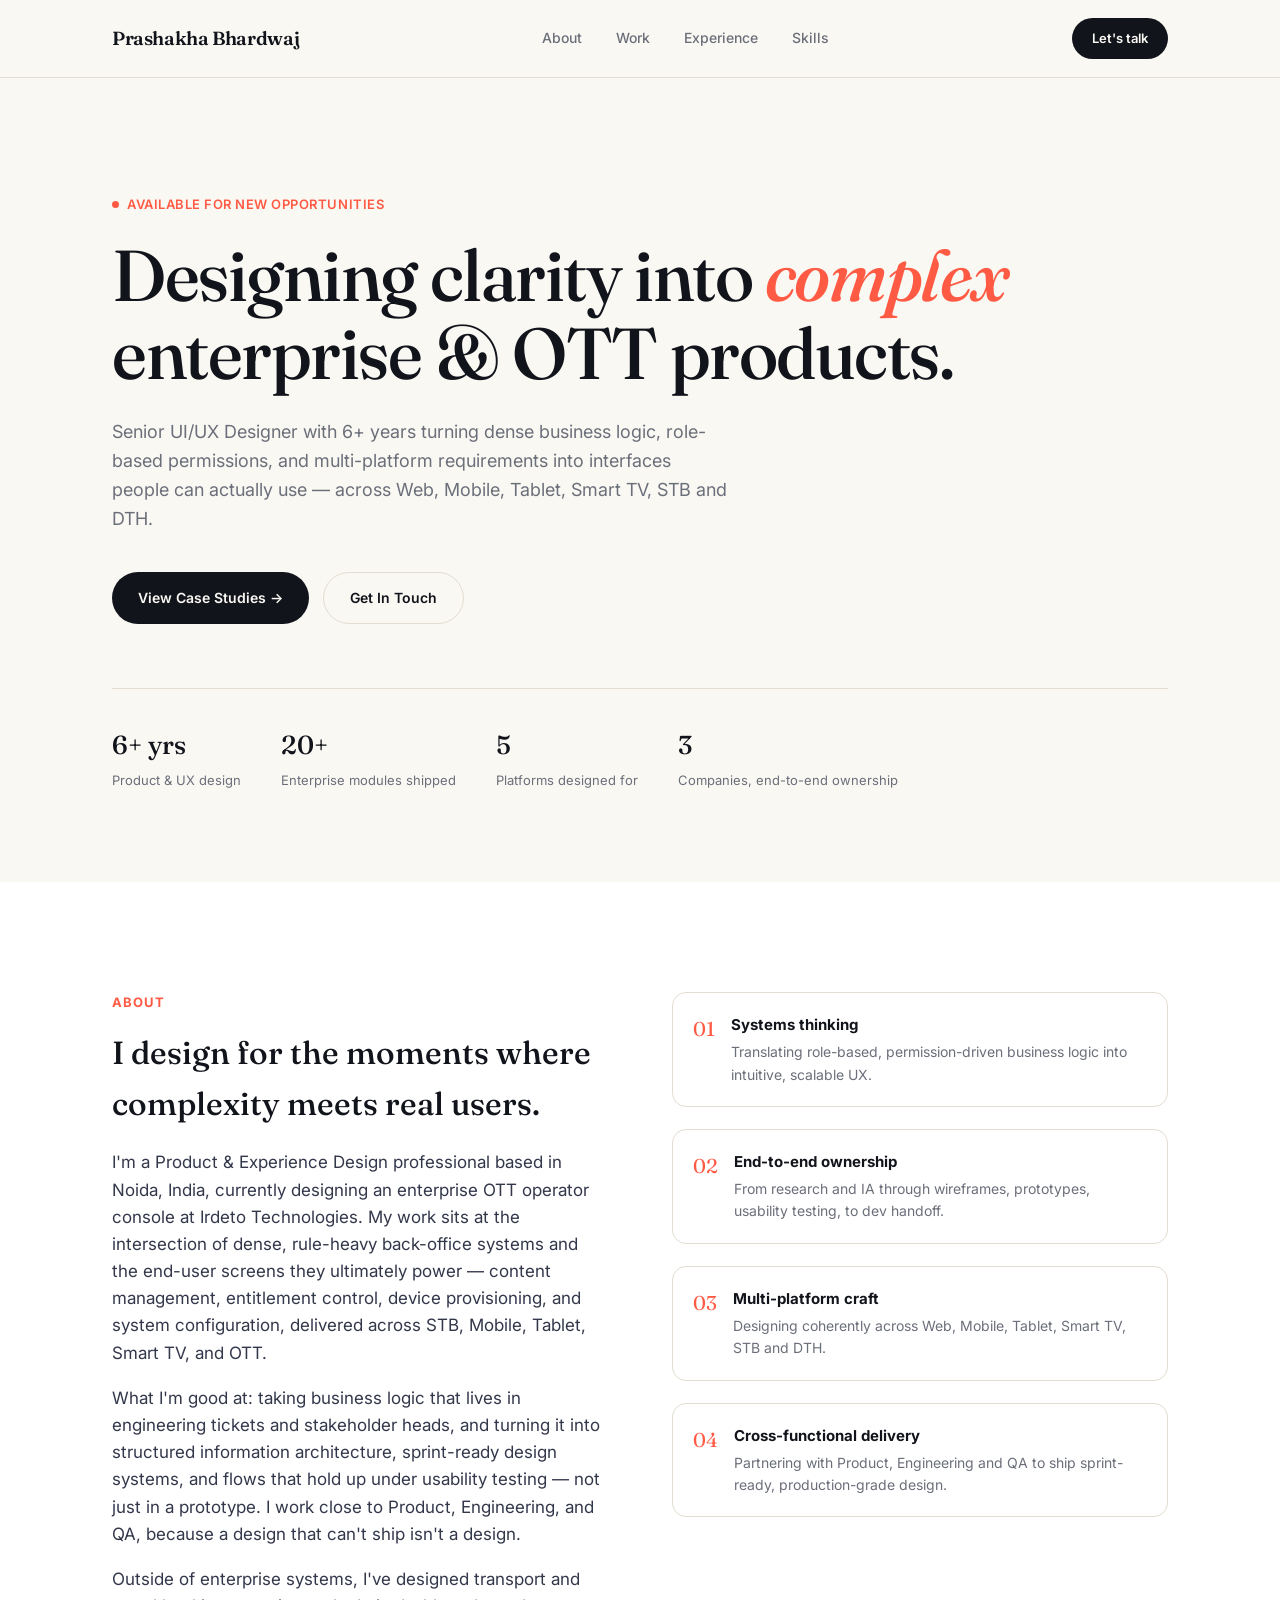
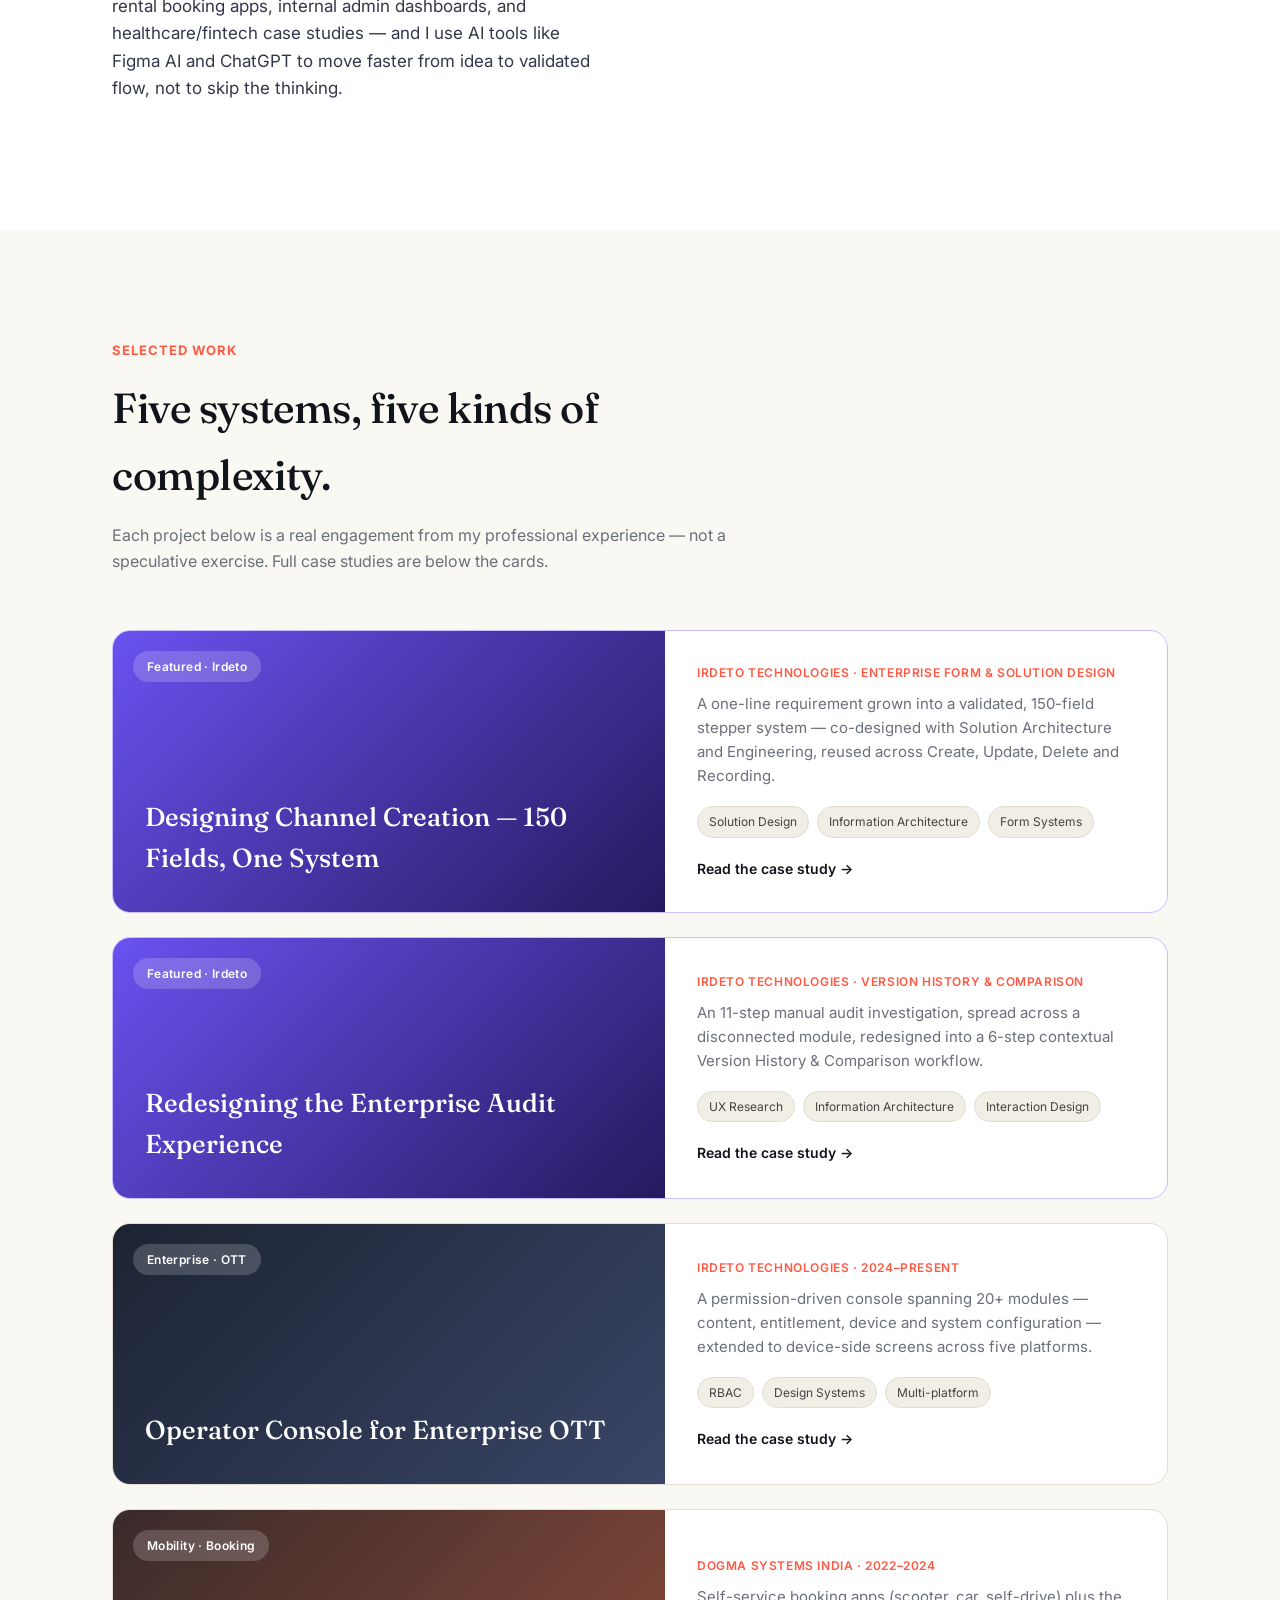
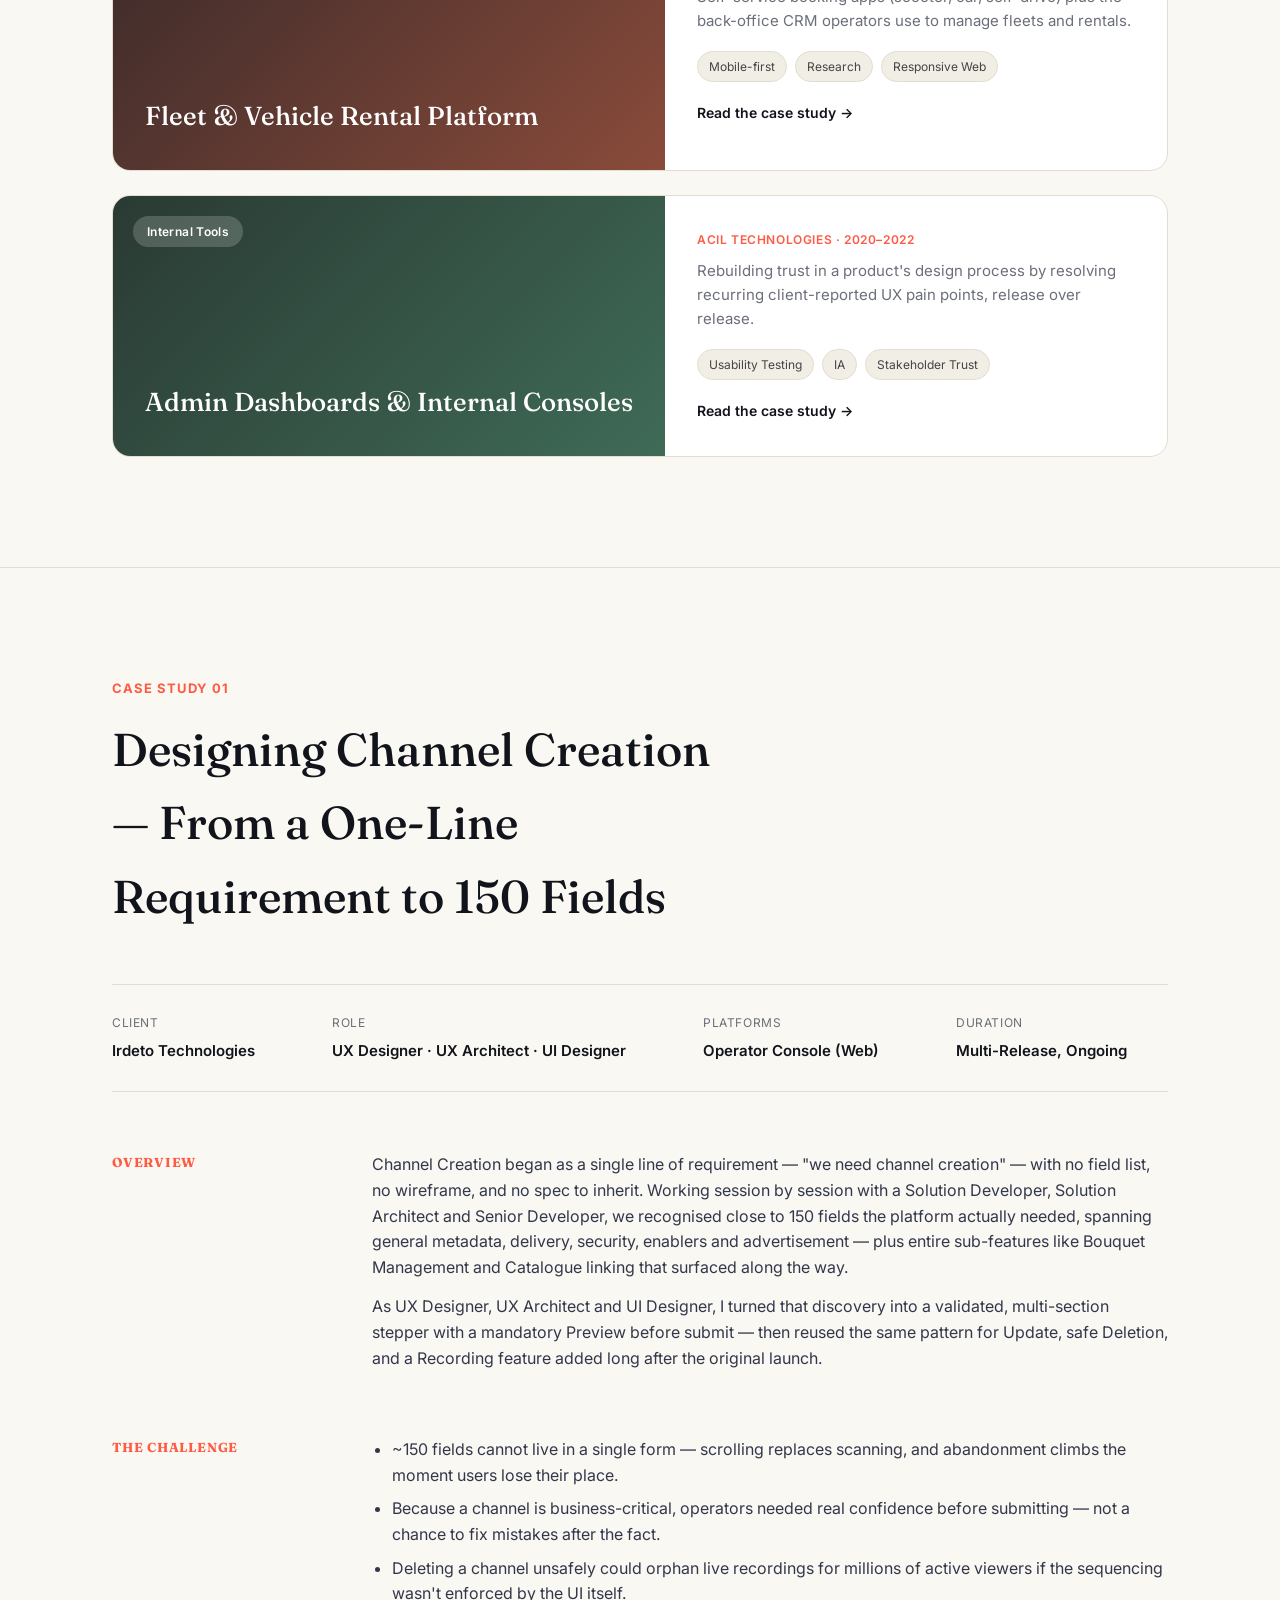
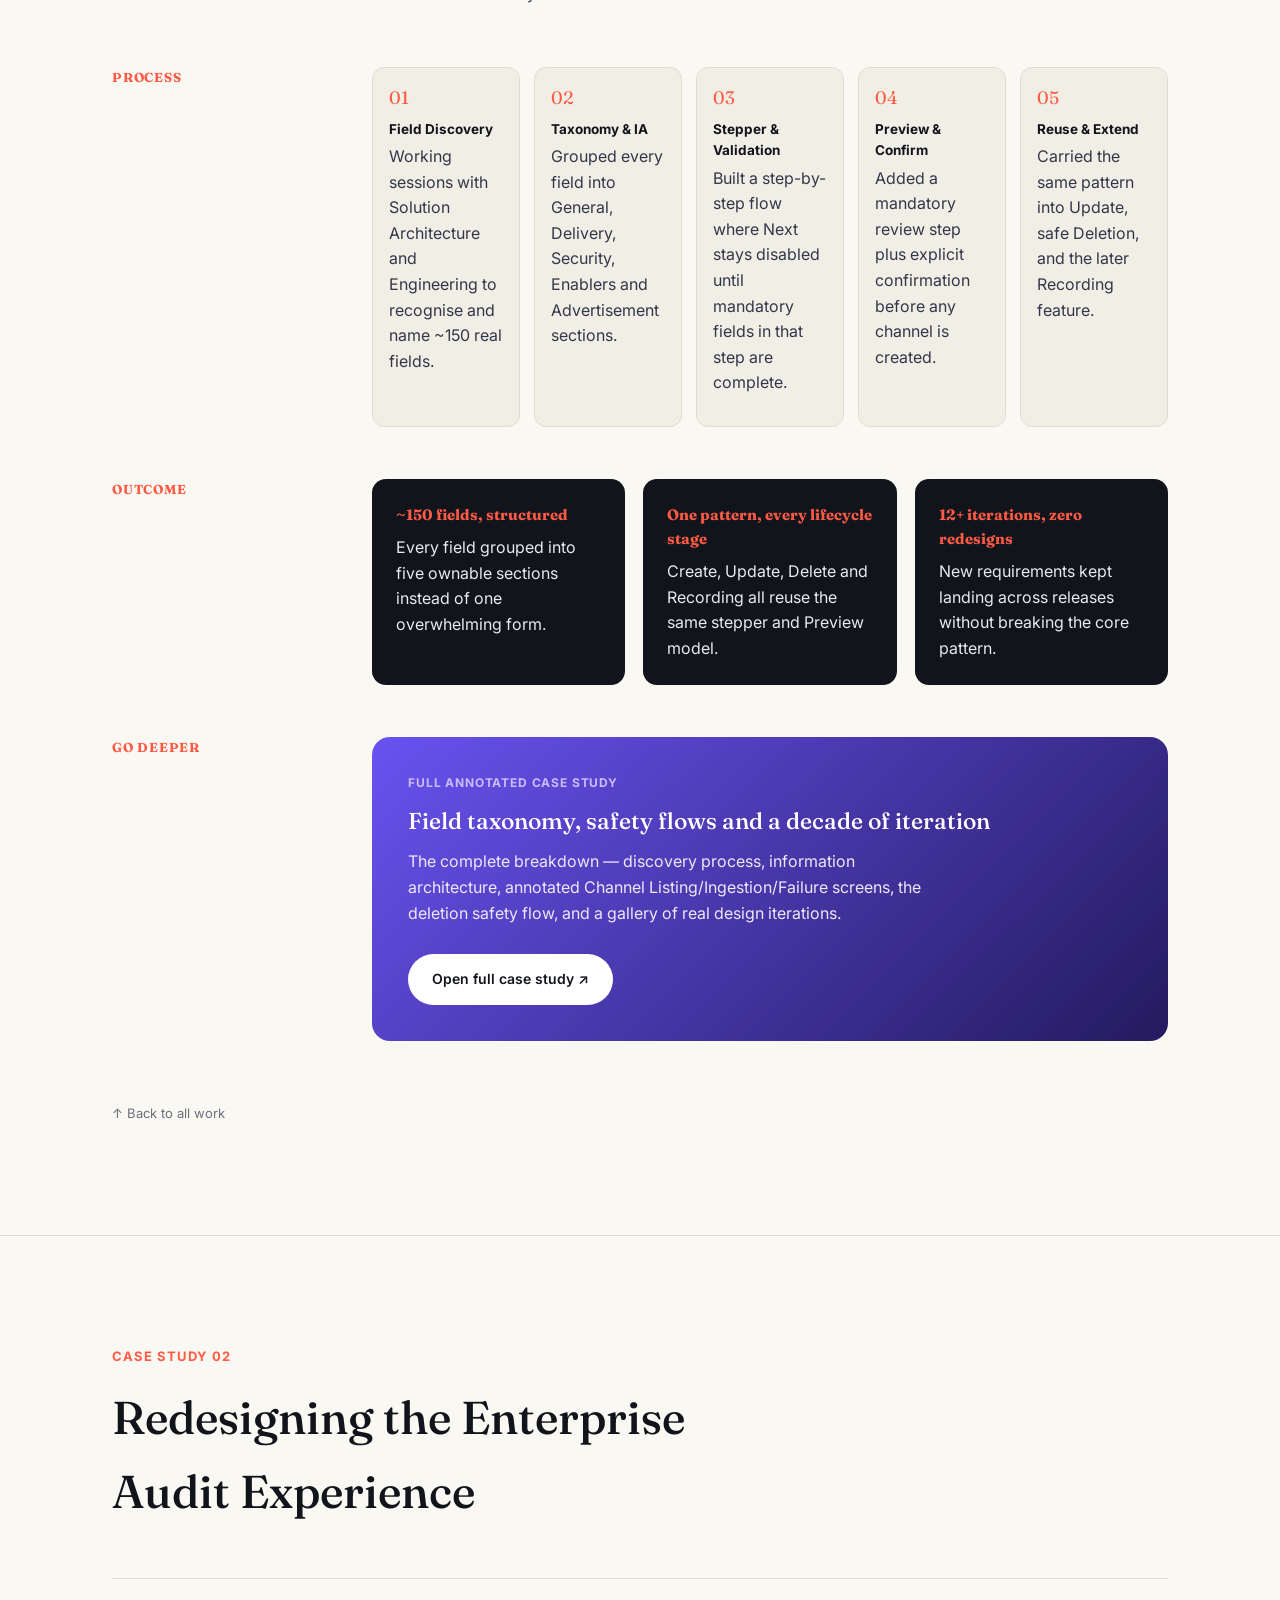
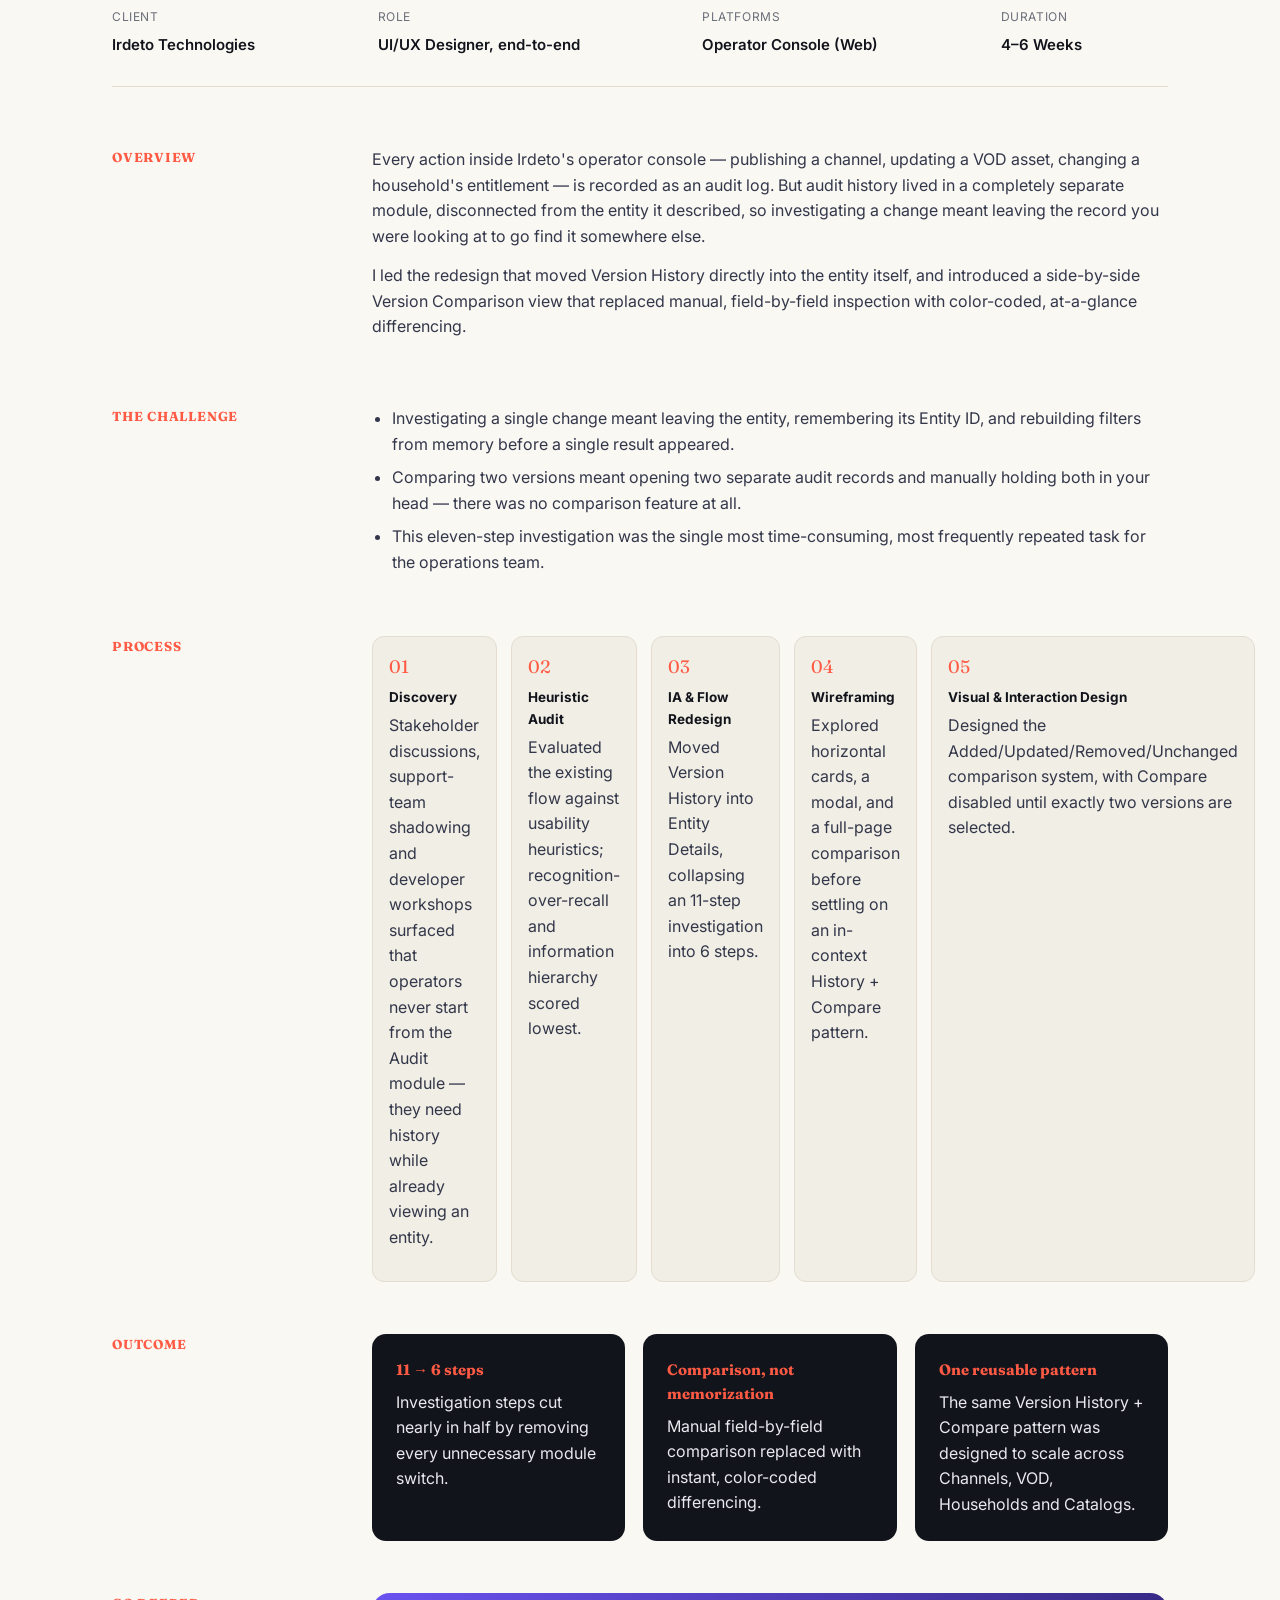
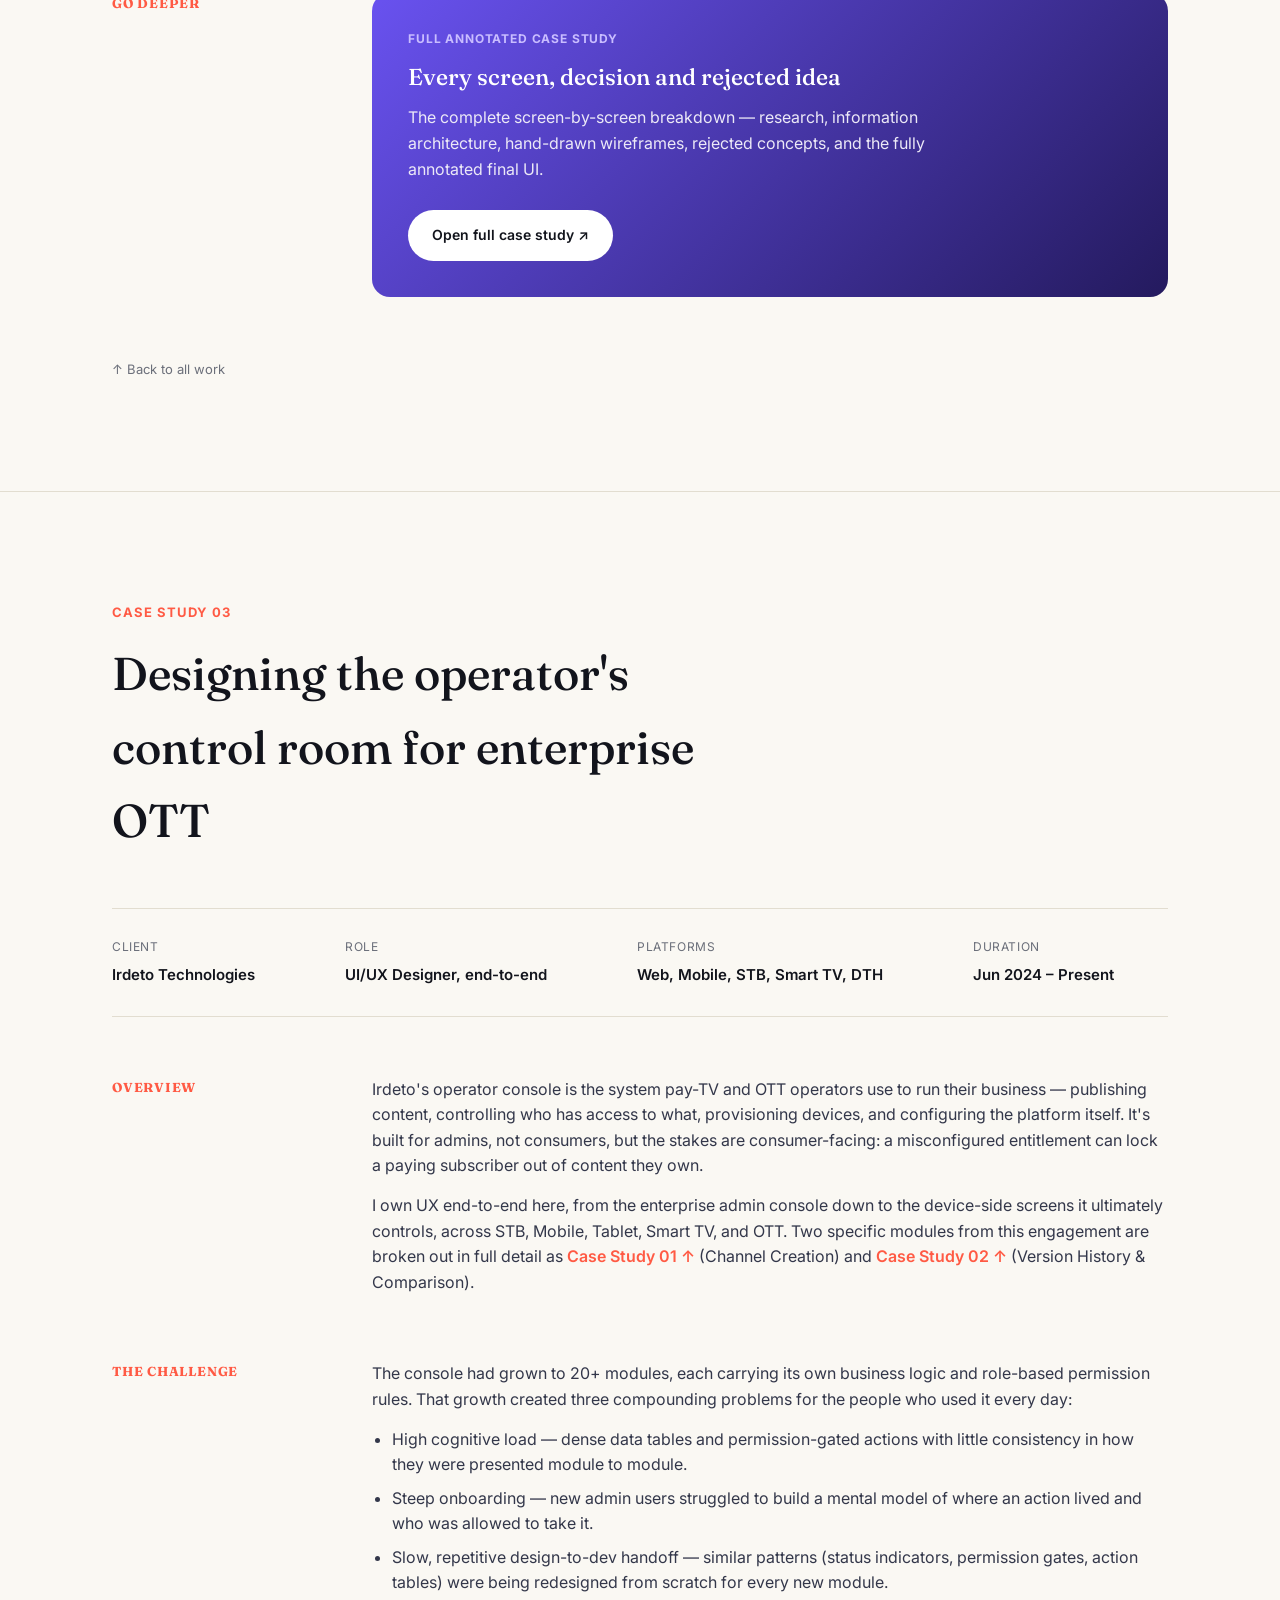
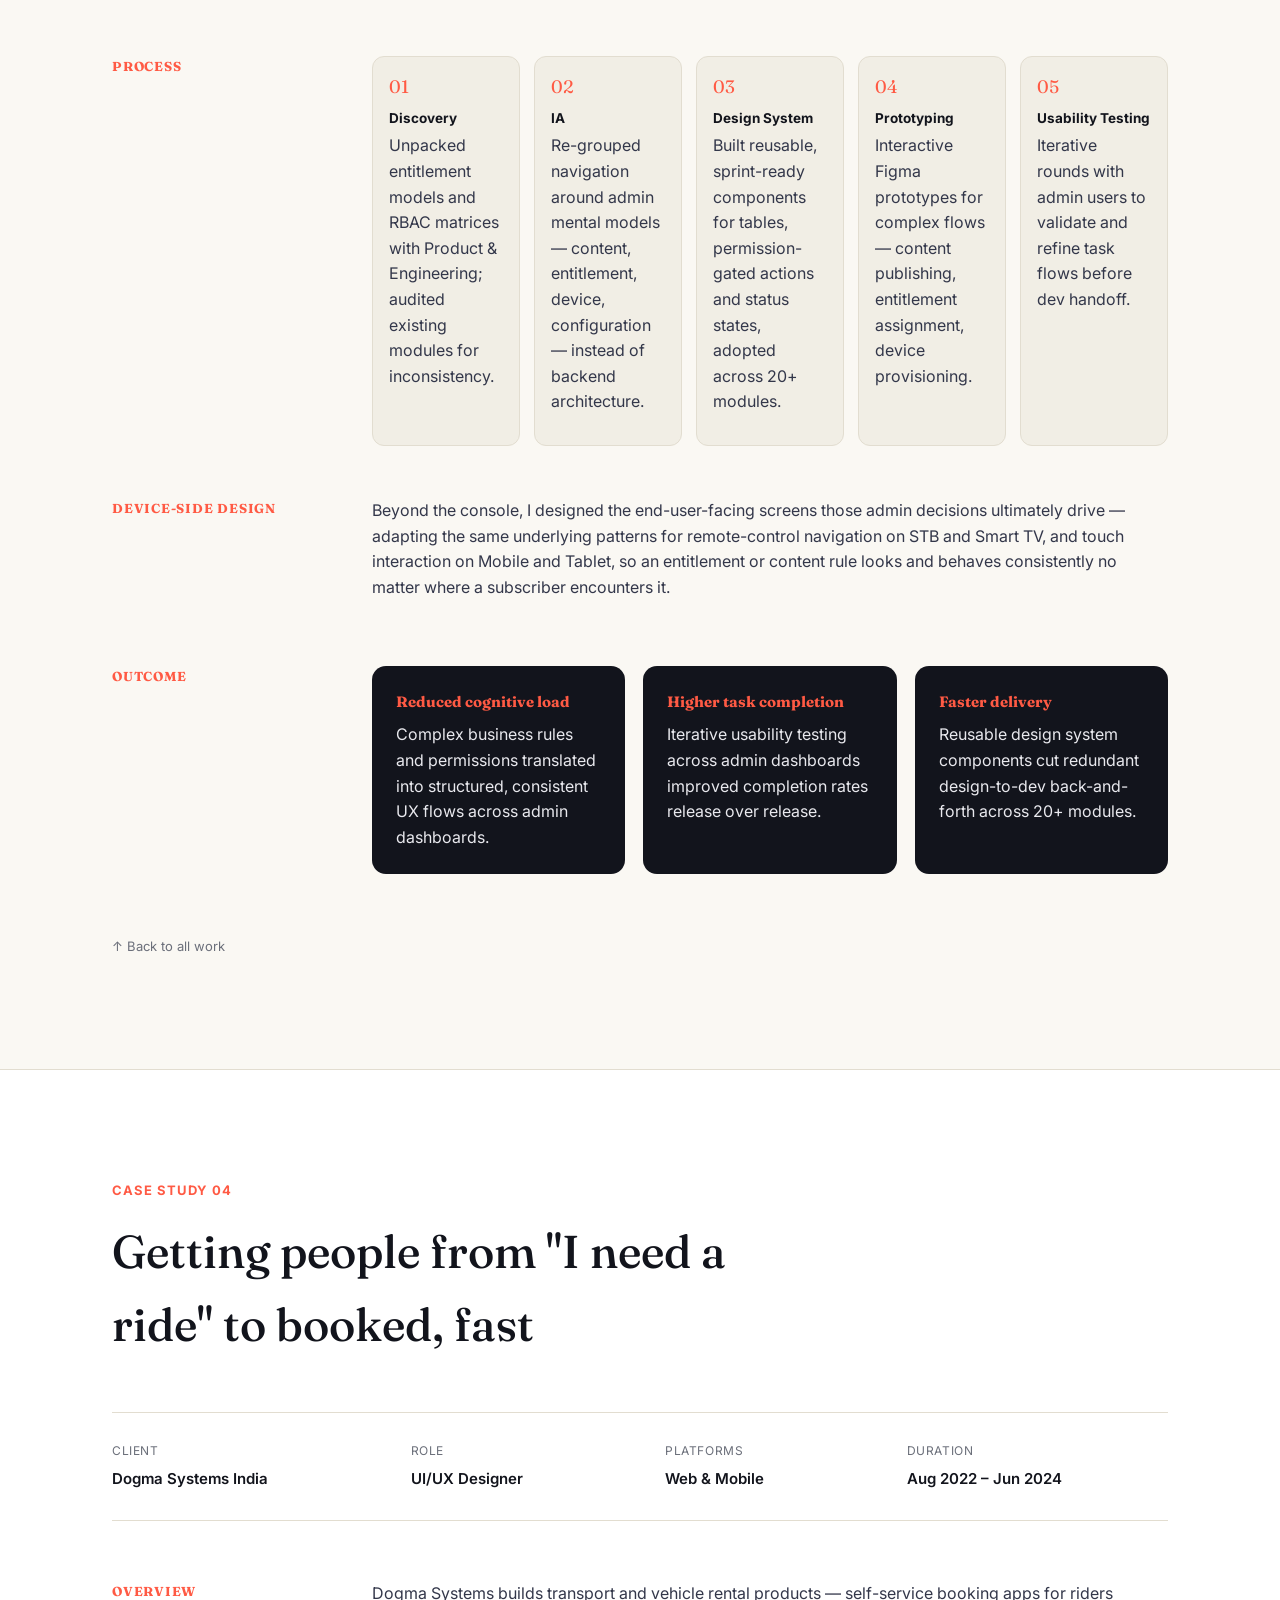
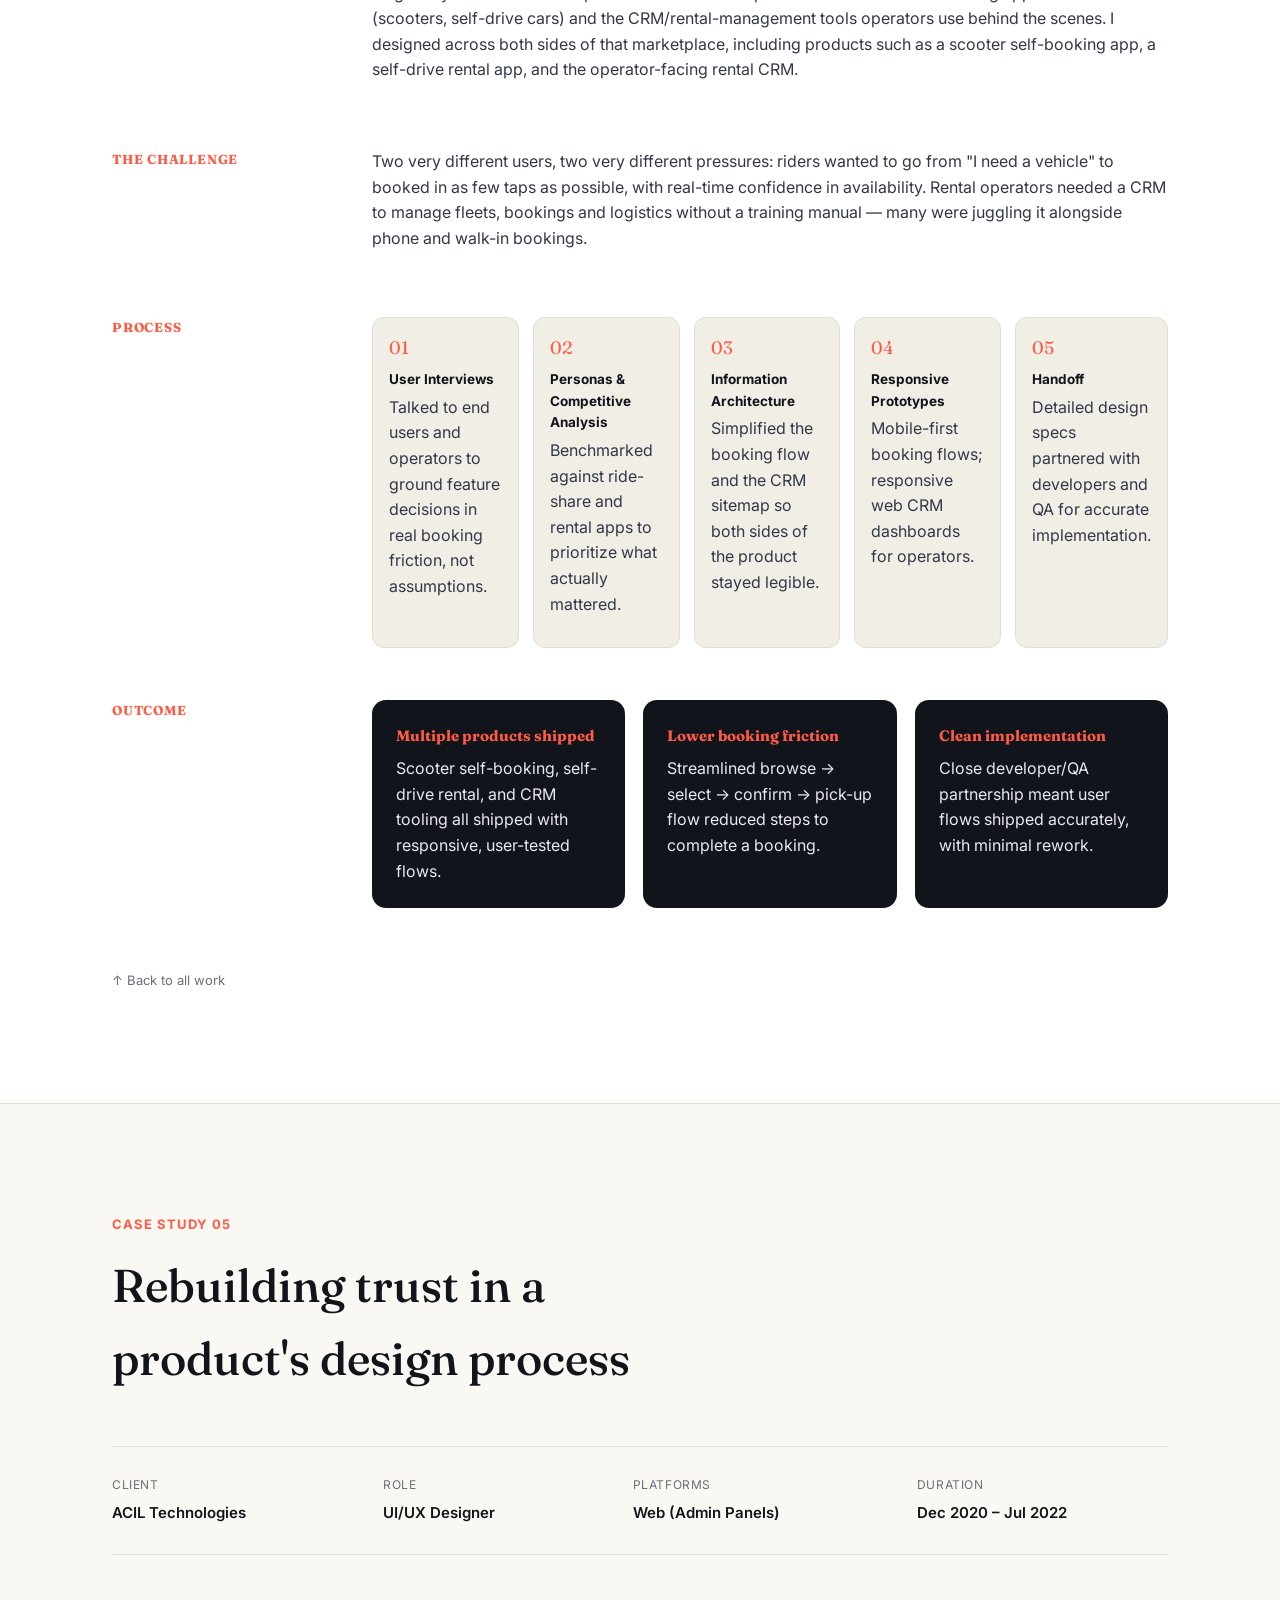
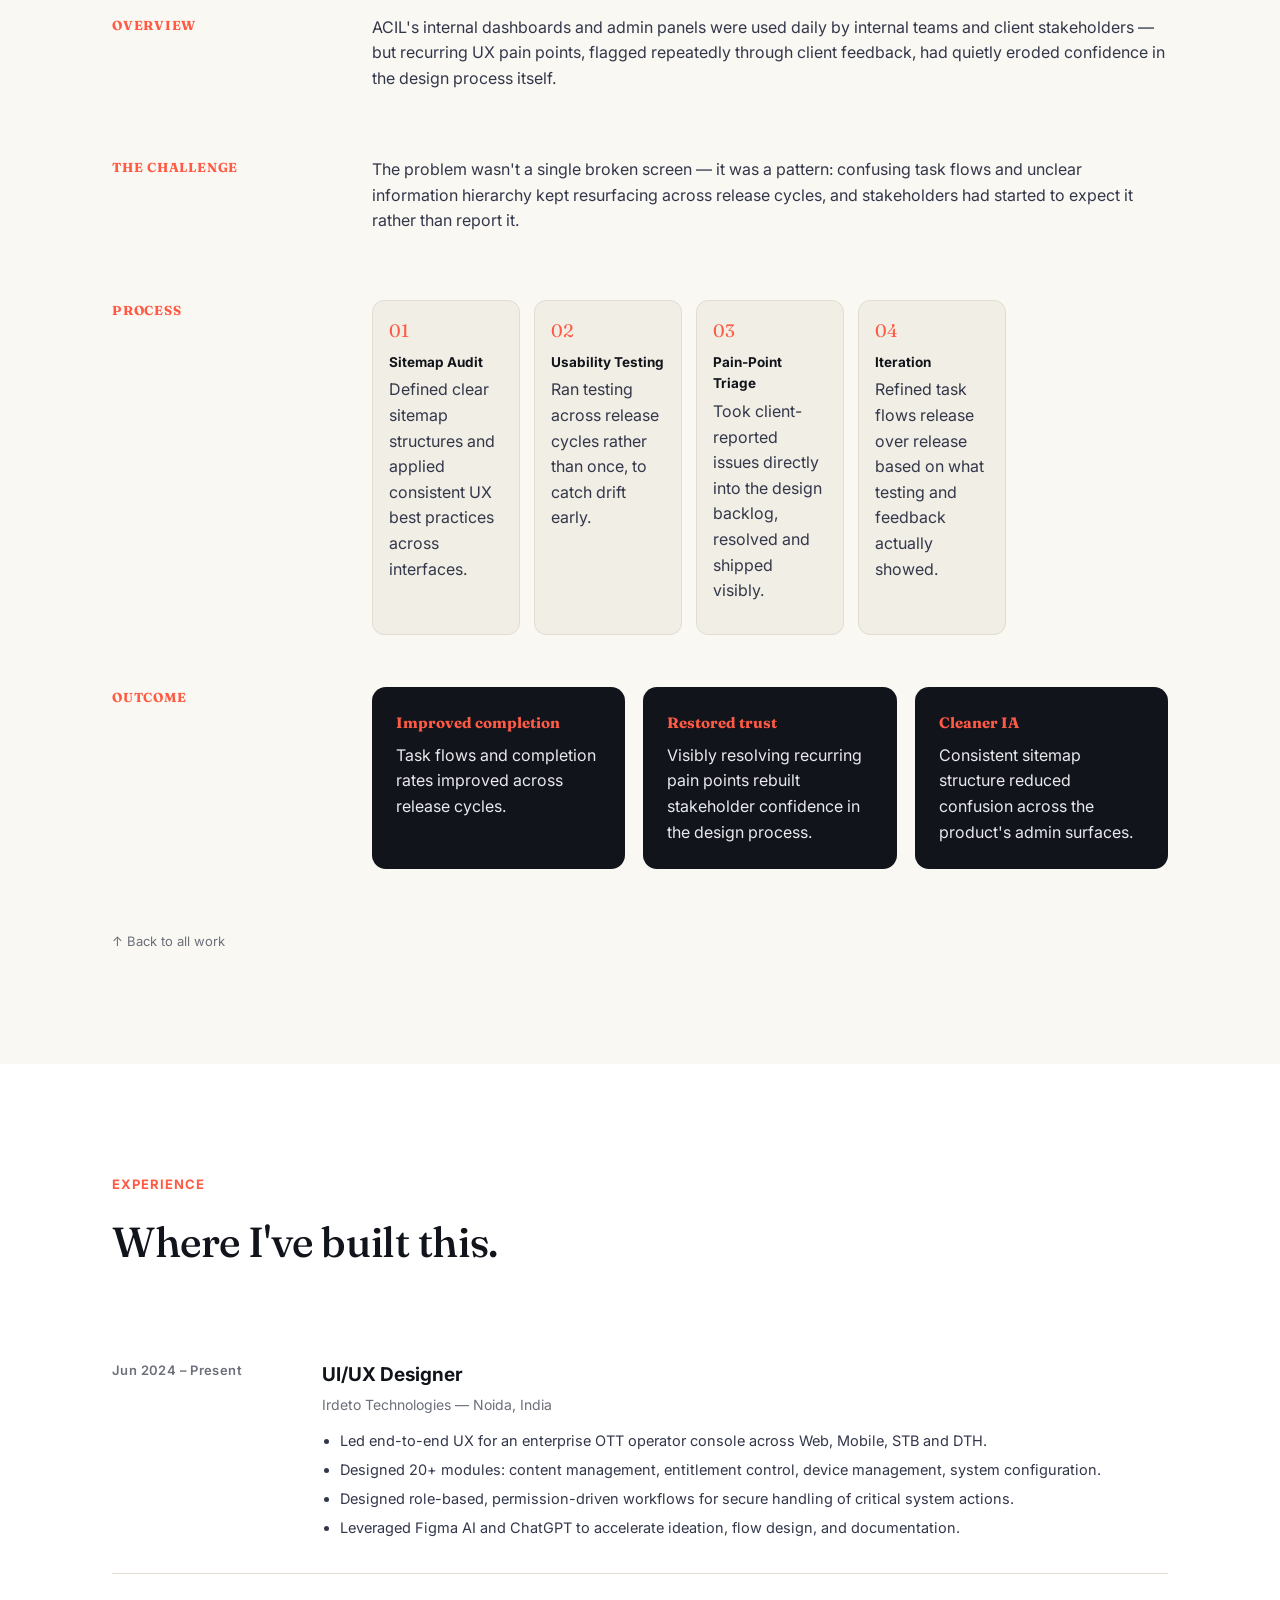
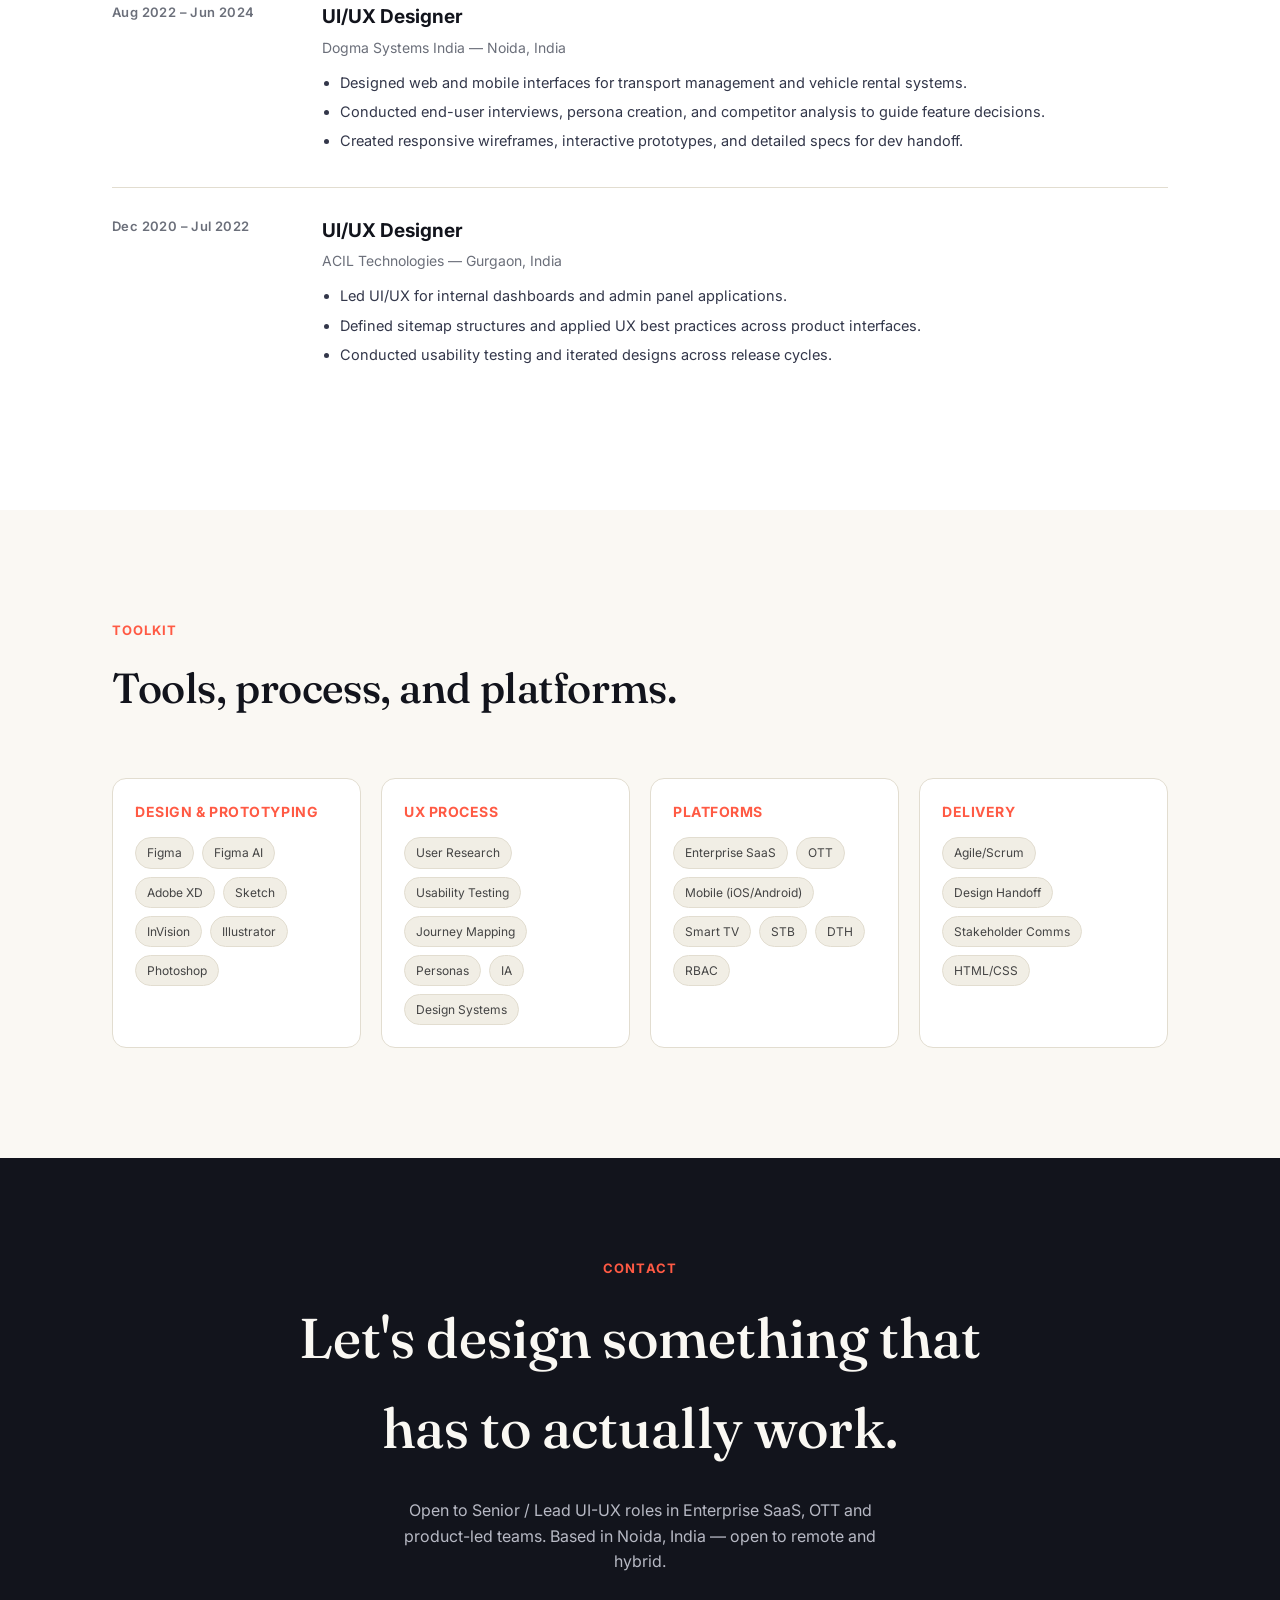
==== commit 48a46ac1: "Add files via upload" ====
--- a/index.html
+++ b/index.html
@@ -280,10 +280,19 @@
   <div class="wrap">
     <div class="section-head">
       <div class="kicker">Selected Work</div>
-      <h2>Four systems, four kinds of complexity.</h2>
+      <h2>Five systems, five kinds of complexity.</h2>
       <p>Each project below is a real engagement from my professional experience — not a speculative exercise. Full case studies are below the cards.</p>
     </div>
     <div class="work-grid">
+      <div class="work-card" style="border-color:#c9bdff;">
+        <div class="work-visual wv-featured"><span class="tag">Featured · Irdeto</span><h3>Designing Channel Creation — 150 Fields, One System</h3></div>
+        <div class="work-body">
+          <div class="meta">Irdeto Technologies · Enterprise Form &amp; Solution Design</div>
+          <p>A one-line requirement grown into a validated, 150-field stepper system — co-designed with Solution Architecture and Engineering, reused across Create, Update, Delete and Recording.</p>
+          <div class="chip-row"><span class="chip">Solution Design</span><span class="chip">Information Architecture</span><span class="chip">Form Systems</span></div>
+          <a href="#case-channel" class="work-link">Read the case study →</a>
+        </div>
+      </div>
       <div class="work-card" style="border-color:#c9bdff;">
         <div class="work-visual wv-featured"><span class="tag">Featured · Irdeto</span><h3>Redesigning the Enterprise Audit Experience</h3></div>
         <div class="work-body">
@@ -324,11 +333,81 @@
   </div>
 </section>
 <!-- CASE STUDY 1 -->
-<section class="case" id="case-audit">
+<section class="case" id="case-channel">
   <div class="wrap">
     <div class="case-head">
       <div>
         <div class="kicker">Case Study 01</div>
+        <h2>Designing Channel Creation — From a One-Line Requirement to 150 Fields</h2>
+      </div>
+    </div>
+    <div class="case-facts">
+      <div><span>Client</span><b>Irdeto Technologies</b></div>
+      <div><span>Role</span><b>UX Designer · UX Architect · UI Designer</b></div>
+      <div><span>Platforms</span><b>Operator Console (Web)</b></div>
+      <div><span>Duration</span><b>Multi-Release, Ongoing</b></div>
+    </div>
+    <div class="case-block">
+      <h3>Overview</h3>
+      <div class="content">
+        <p>Channel Creation began as a single line of requirement — "we need channel creation" — with no field list, no wireframe, and no spec to inherit. Working session by session with a Solution Developer, Solution Architect and Senior Developer, we recognised close to 150 fields the platform actually needed, spanning general metadata, delivery, security, enablers and advertisement — plus entire sub-features like Bouquet Management and Catalogue linking that surfaced along the way.</p>
+        <p>As UX Designer, UX Architect and UI Designer, I turned that discovery into a validated, multi-section stepper with a mandatory Preview before submit — then reused the same pattern for Update, safe Deletion, and a Recording feature added long after the original launch.</p>
+      </div>
+    </div>
+    <div class="case-block">
+      <h3>The Challenge</h3>
+      <div class="content">
+        <ul>
+          <li>~150 fields cannot live in a single form — scrolling replaces scanning, and abandonment climbs the moment users lose their place.</li>
+          <li>Because a channel is business-critical, operators needed real confidence before submitting — not a chance to fix mistakes after the fact.</li>
+          <li>Deleting a channel unsafely could orphan live recordings for millions of active viewers if the sequencing wasn't enforced by the UI itself.</li>
+        </ul>
+      </div>
+    </div>
+    <div class="case-block">
+      <h3>Process</h3>
+      <div class="content">
+        <div class="process-steps">
+          <div class="step"><div class="n">01</div><h5>Field Discovery</h5><p>Working sessions with Solution Architecture and Engineering to recognise and name ~150 real fields.</p></div>
+          <div class="step"><div class="n">02</div><h5>Taxonomy &amp; IA</h5><p>Grouped every field into General, Delivery, Security, Enablers and Advertisement sections.</p></div>
+          <div class="step"><div class="n">03</div><h5>Stepper &amp; Validation</h5><p>Built a step-by-step flow where Next stays disabled until mandatory fields in that step are complete.</p></div>
+          <div class="step"><div class="n">04</div><h5>Preview &amp; Confirm</h5><p>Added a mandatory review step plus explicit confirmation before any channel is created.</p></div>
+          <div class="step"><div class="n">05</div><h5>Reuse &amp; Extend</h5><p>Carried the same pattern into Update, safe Deletion, and the later Recording feature.</p></div>
+        </div>
+      </div>
+    </div>
+    <div class="case-block">
+      <h3>Outcome</h3>
+      <div class="content">
+        <div class="impact-grid">
+          <div class="impact-card"><b>~150 fields, structured</b><p>Every field grouped into five ownable sections instead of one overwhelming form.</p></div>
+          <div class="impact-card"><b>One pattern, every lifecycle stage</b><p>Create, Update, Delete and Recording all reuse the same stepper and Preview model.</p></div>
+          <div class="impact-card"><b>12+ iterations, zero redesigns</b><p>New requirements kept landing across releases without breaking the core pattern.</p></div>
+        </div>
+      </div>
+    </div>
+    <div class="case-block">
+      <h3>Go Deeper</h3>
+      <div class="content">
+        <div class="deep-dive">
+          <div>
+            <div class="dd-kicker">Full Annotated Case Study</div>
+            <h4>Field taxonomy, safety flows and a decade of iteration</h4>
+            <p>The complete breakdown — discovery process, information architecture, annotated Channel Listing/Ingestion/Failure screens, the deletion safety flow, and a gallery of real design iterations.</p>
+          </div>
+          <a href="Designing-Channel-Creation-Case-Study.html" target="_blank" rel="noopener" class="dd-btn">Open full case study ↗</a>
+        </div>
+      </div>
+    </div>
+    <a href="#work" class="back-top">↑ Back to all work</a>
+  </div>
+</section>
+<!-- CASE STUDY 2 -->
+<section class="case" id="case-audit">
+  <div class="wrap">
+    <div class="case-head">
+      <div>
+        <div class="kicker">Case Study 02</div>
         <h2>Redesigning the Enterprise Audit Experience</h2>
       </div>
     </div>
@@ -393,12 +472,12 @@
     <a href="#work" class="back-top">↑ Back to all work</a>
   </div>
 </section>
-<!-- CASE STUDY 2 -->
+<!-- CASE STUDY 3 -->
 <section class="case" id="case-ott">
   <div class="wrap">
     <div class="case-head">
       <div>
-        <div class="kicker">Case Study 02</div>
+        <div class="kicker">Case Study 03</div>
         <h2>Designing the operator's control room for enterprise OTT</h2>
       </div>
     </div>
@@ -412,7 +491,7 @@
       <h3>Overview</h3>
       <div class="content">
         <p>Irdeto's operator console is the system pay-TV and OTT operators use to run their business — publishing content, controlling who has access to what, provisioning devices, and configuring the platform itself. It's built for admins, not consumers, but the stakes are consumer-facing: a misconfigured entitlement can lock a paying subscriber out of content they own.</p>
-        <p>I own UX end-to-end here, from the enterprise admin console down to the device-side screens it ultimately controls, across STB, Mobile, Tablet, Smart TV, and OTT. One specific module from this engagement — the Version History &amp; Comparison redesign — is broken out in full detail as <a href="#case-audit" style="color:var(--coral);font-weight:600;">Case Study 01 ↑</a>.</p>
+        <p>I own UX end-to-end here, from the enterprise admin console down to the device-side screens it ultimately controls, across STB, Mobile, Tablet, Smart TV, and OTT. Two specific modules from this engagement are broken out in full detail as <a href="#case-channel" style="color:var(--coral);font-weight:600;">Case Study 01 ↑</a> (Channel Creation) and <a href="#case-audit" style="color:var(--coral);font-weight:600;">Case Study 02 ↑</a> (Version History &amp; Comparison).</p>
       </div>
     </div>
     <div class="case-block">
@@ -457,12 +536,12 @@
     <a href="#work" class="back-top">↑ Back to all work</a>
   </div>
 </section>
-<!-- CASE STUDY 3 -->
+<!-- CASE STUDY 4 -->
 <section class="case" id="case-fleet" style="background:var(--white);">
   <div class="wrap">
     <div class="case-head">
       <div>
-        <div class="kicker">Case Study 03</div>
+        <div class="kicker">Case Study 04</div>
         <h2>Getting people from "I need a ride" to booked, fast</h2>
       </div>
     </div>
@@ -509,12 +588,12 @@
     <a href="#work" class="back-top">↑ Back to all work</a>
   </div>
 </section>
-<!-- CASE STUDY 4 -->
+<!-- CASE STUDY 5 -->
 <section class="case" id="case-admin">
   <div class="wrap">
     <div class="case-head">
       <div>
-        <div class="kicker">Case Study 04</div>
+        <div class="kicker">Case Study 05</div>
         <h2>Rebuilding trust in a product's design process</h2>
       </div>
     </div>
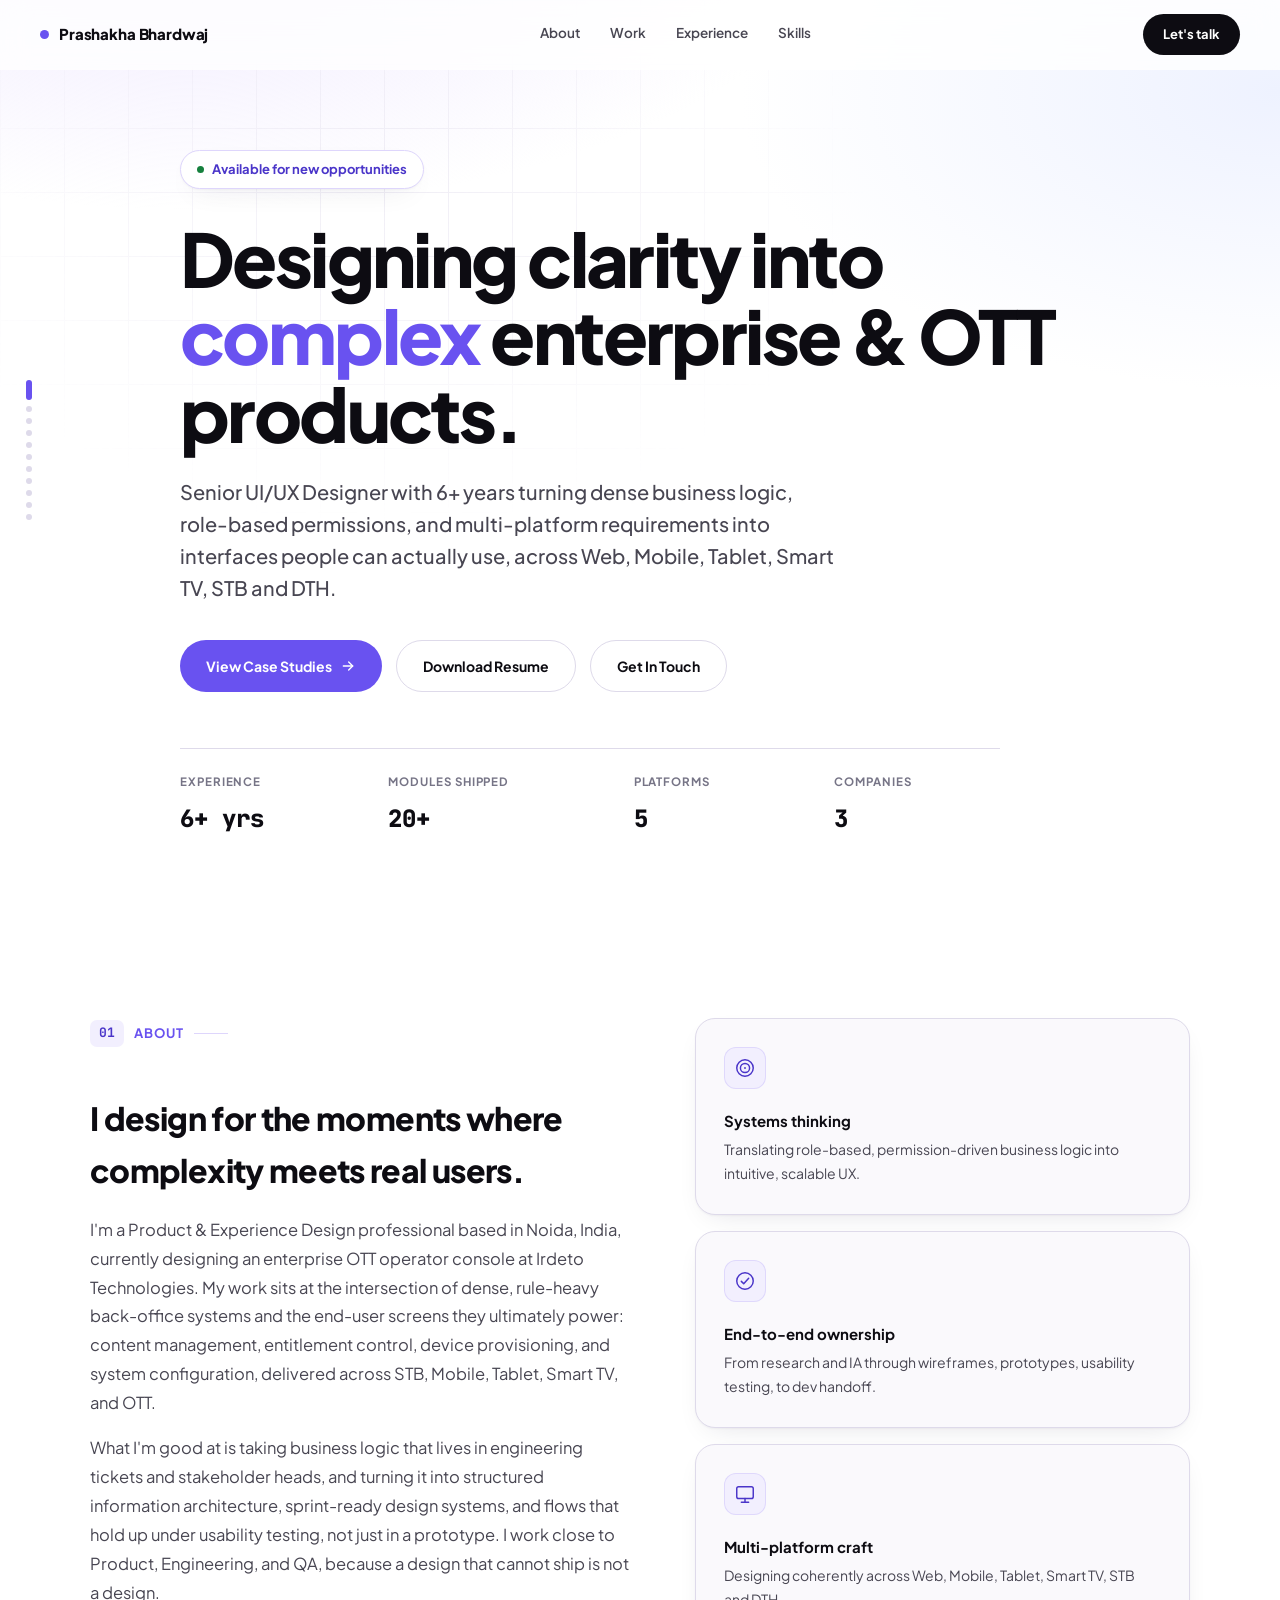
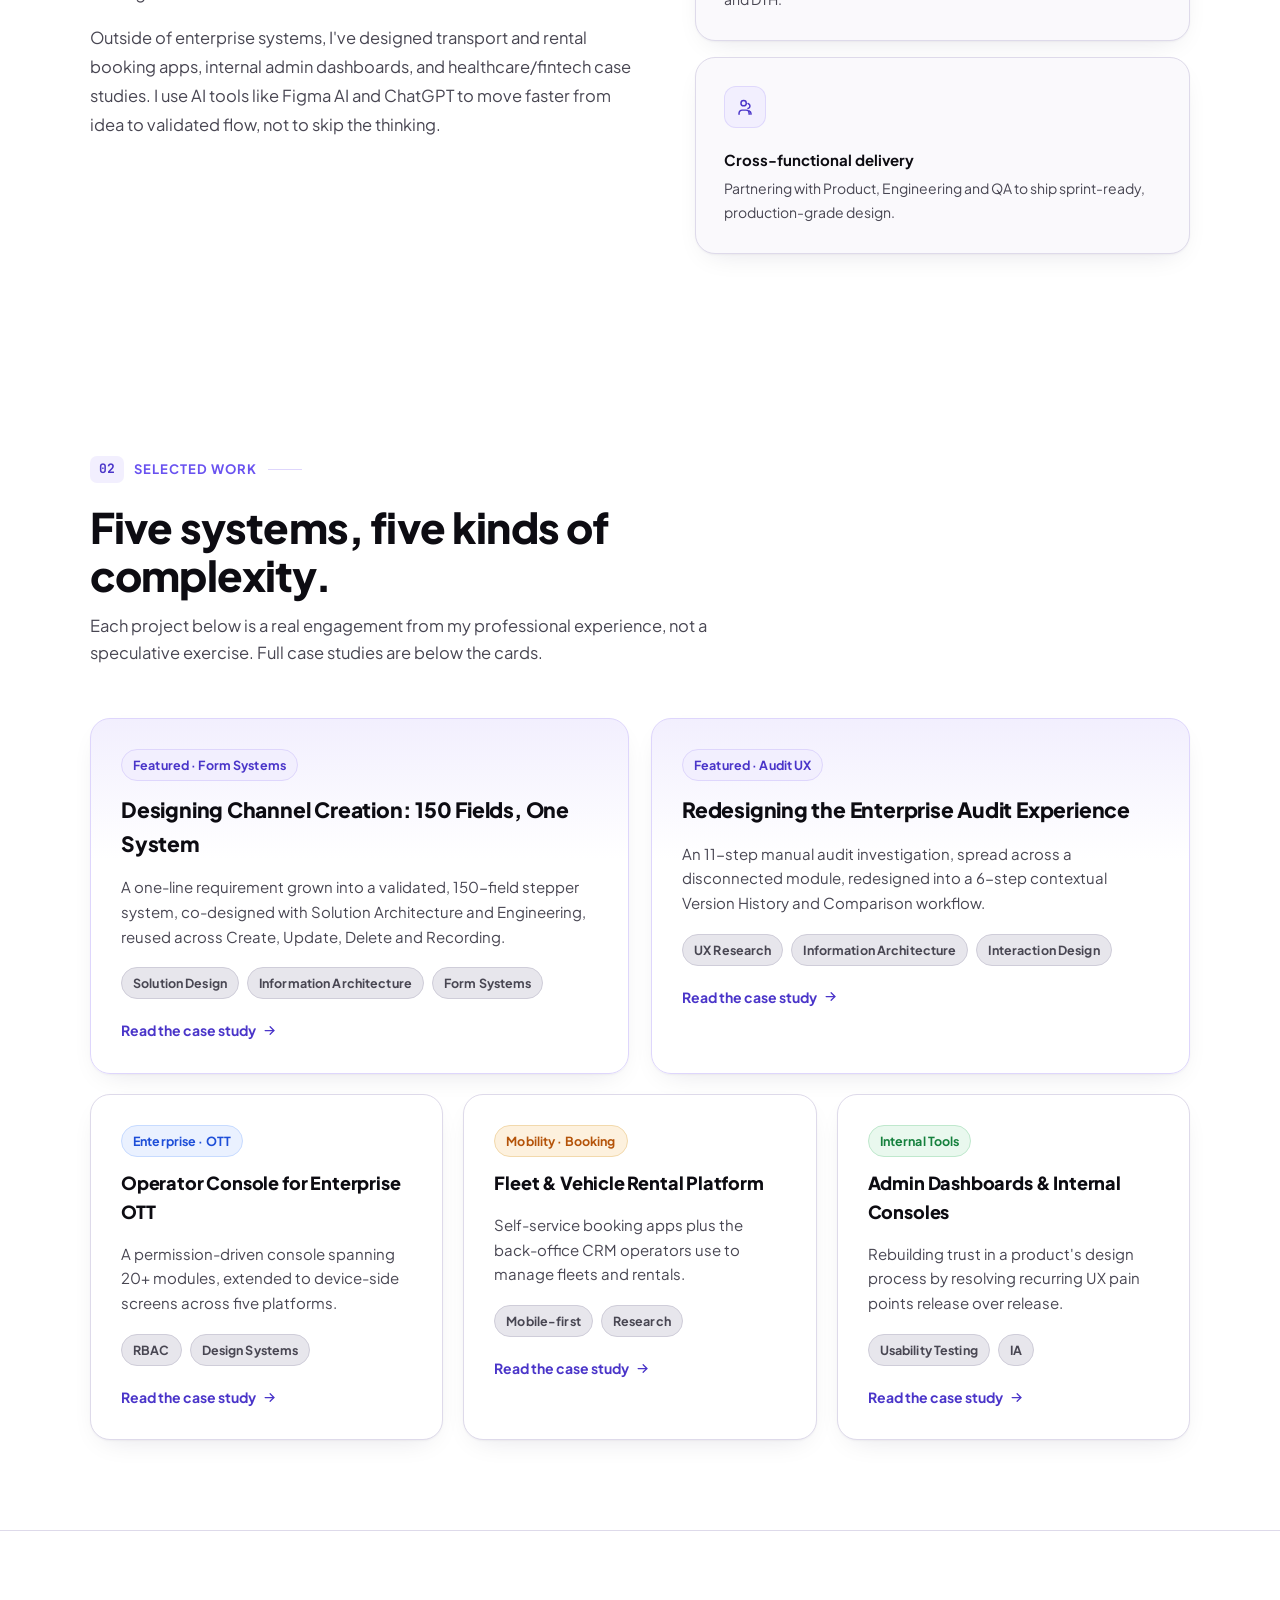
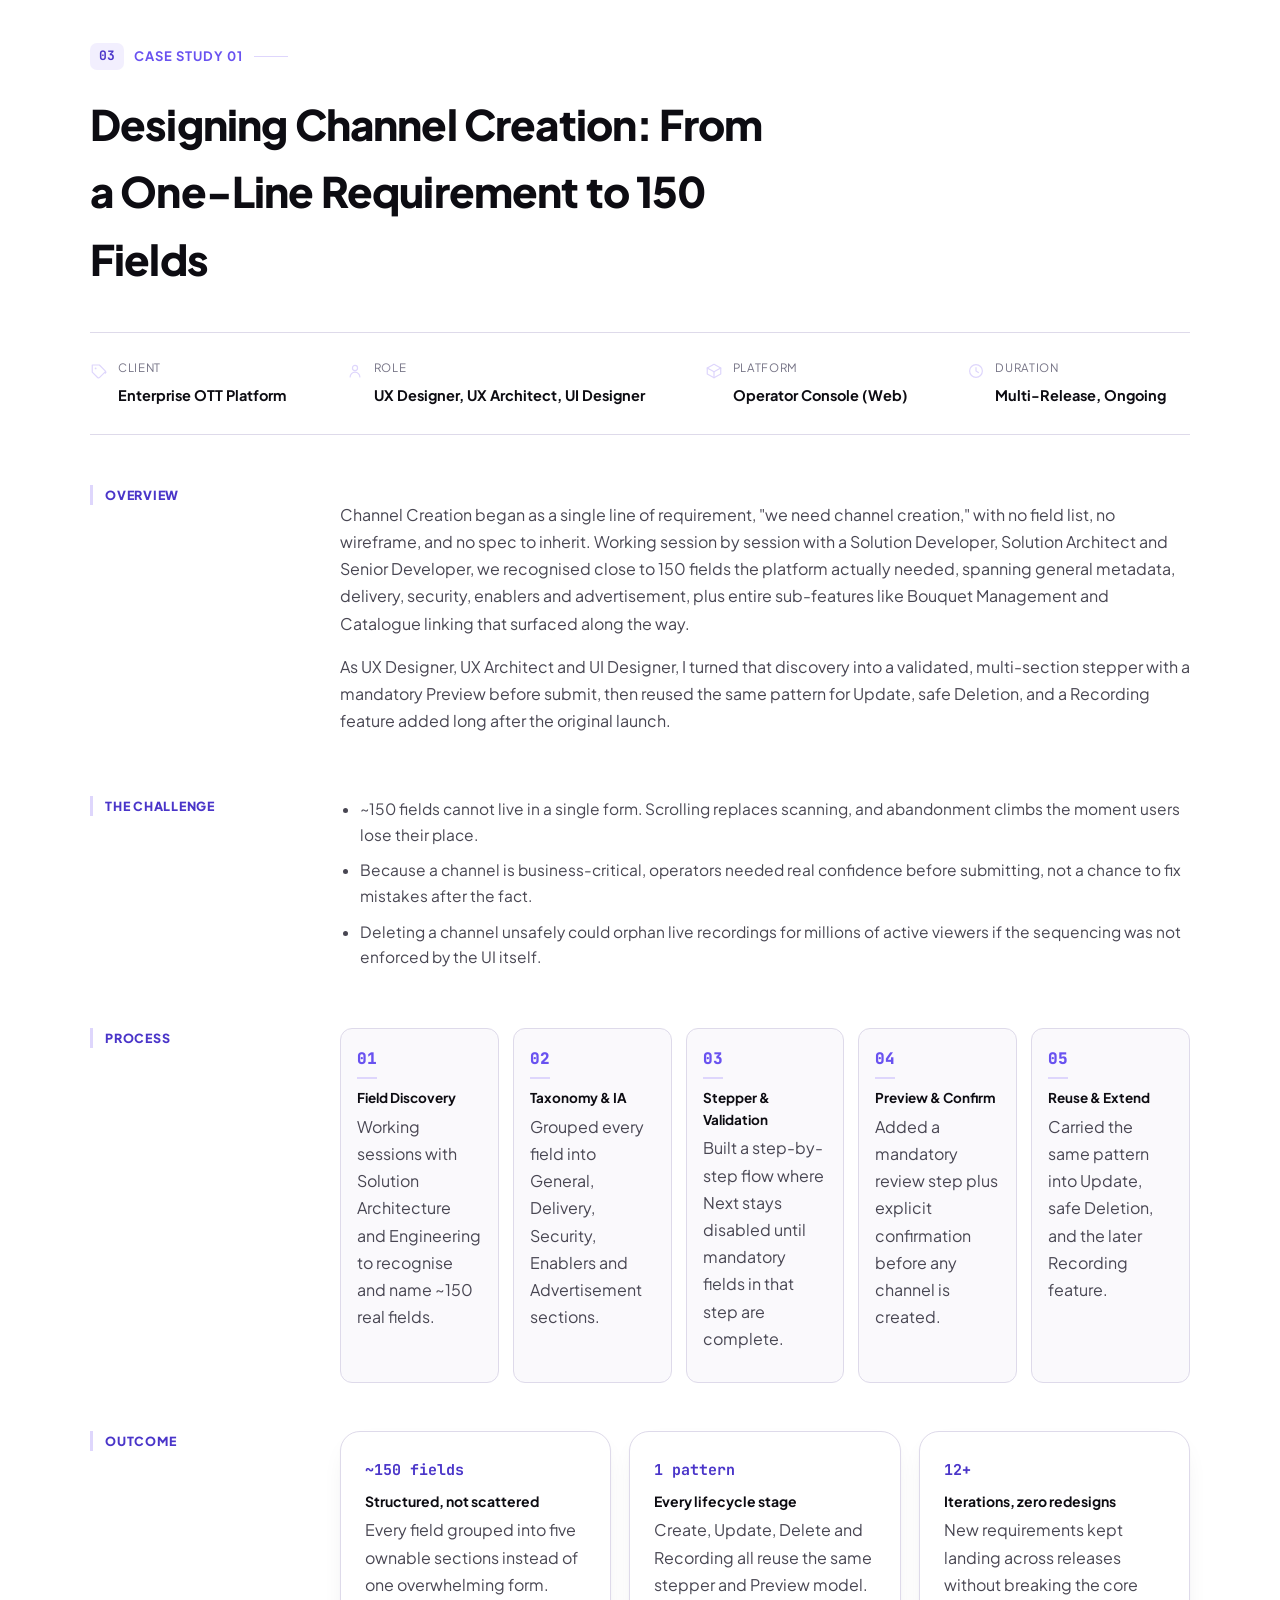
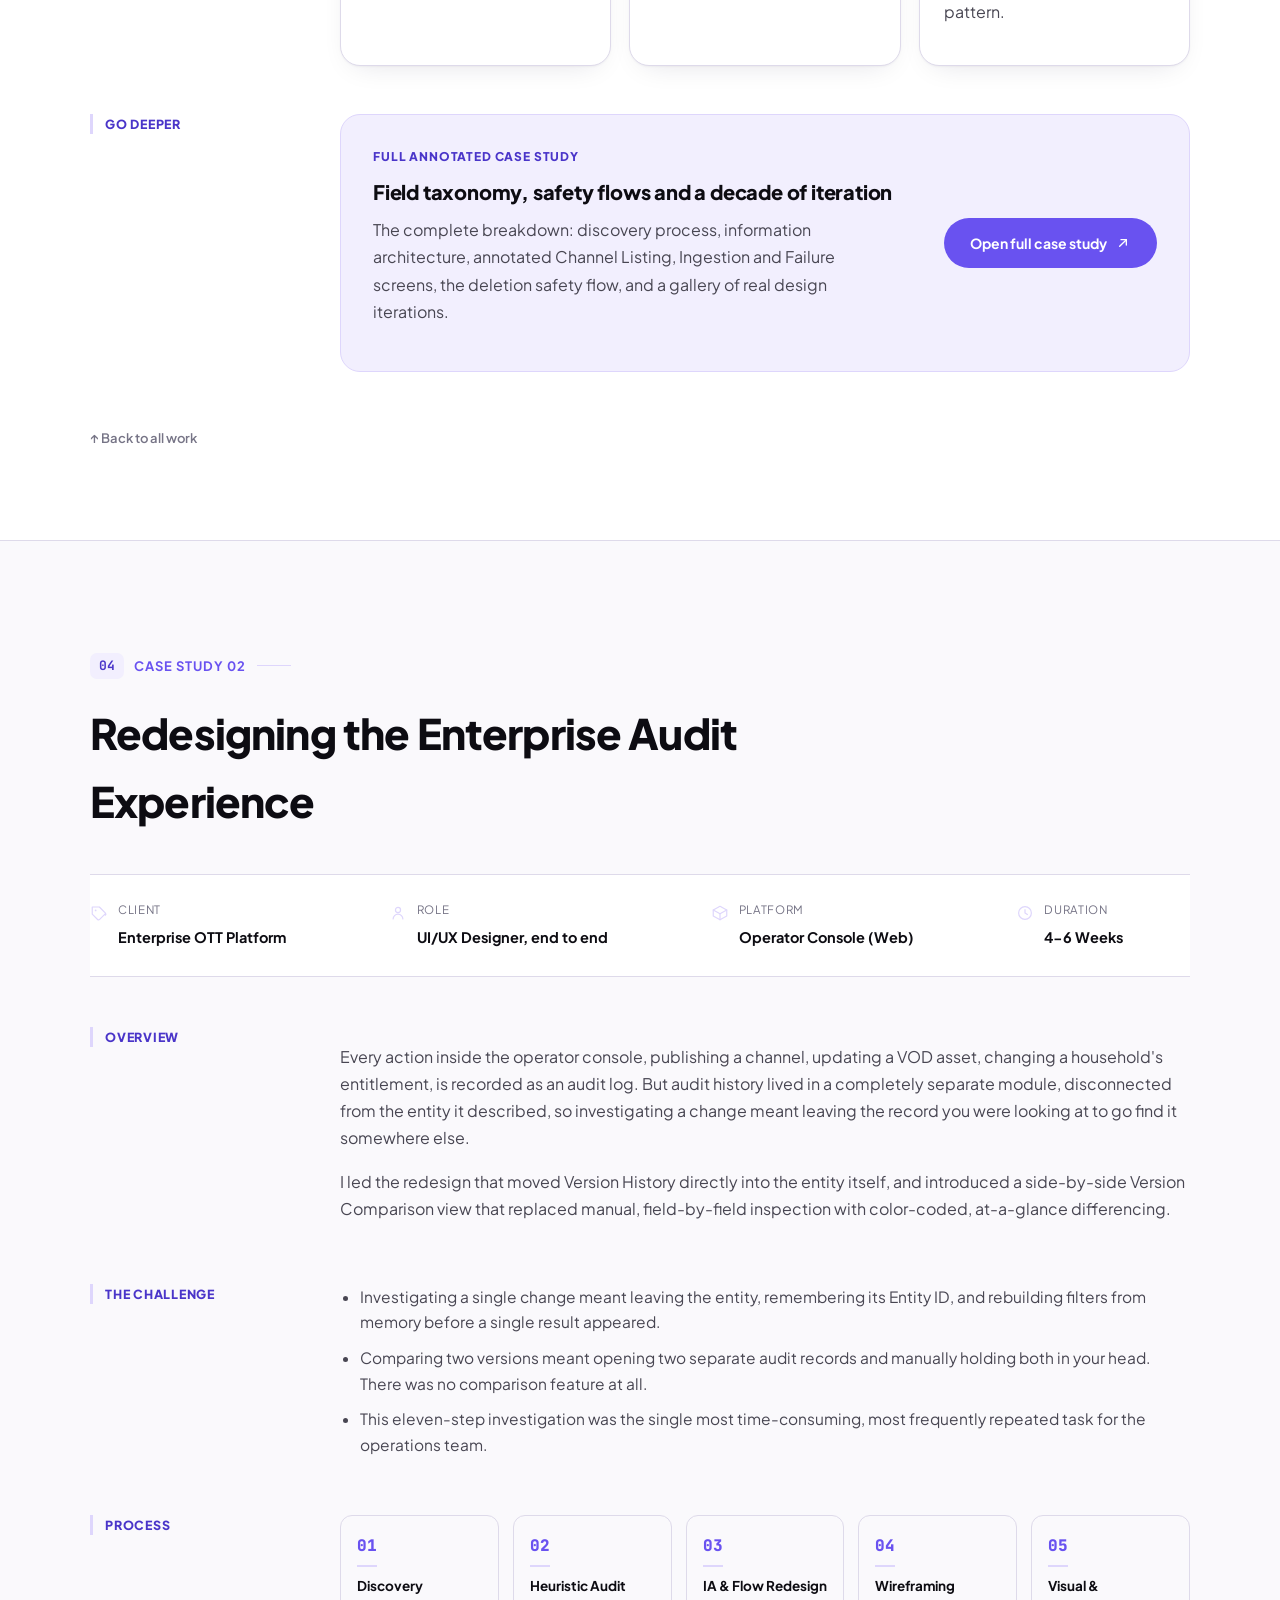
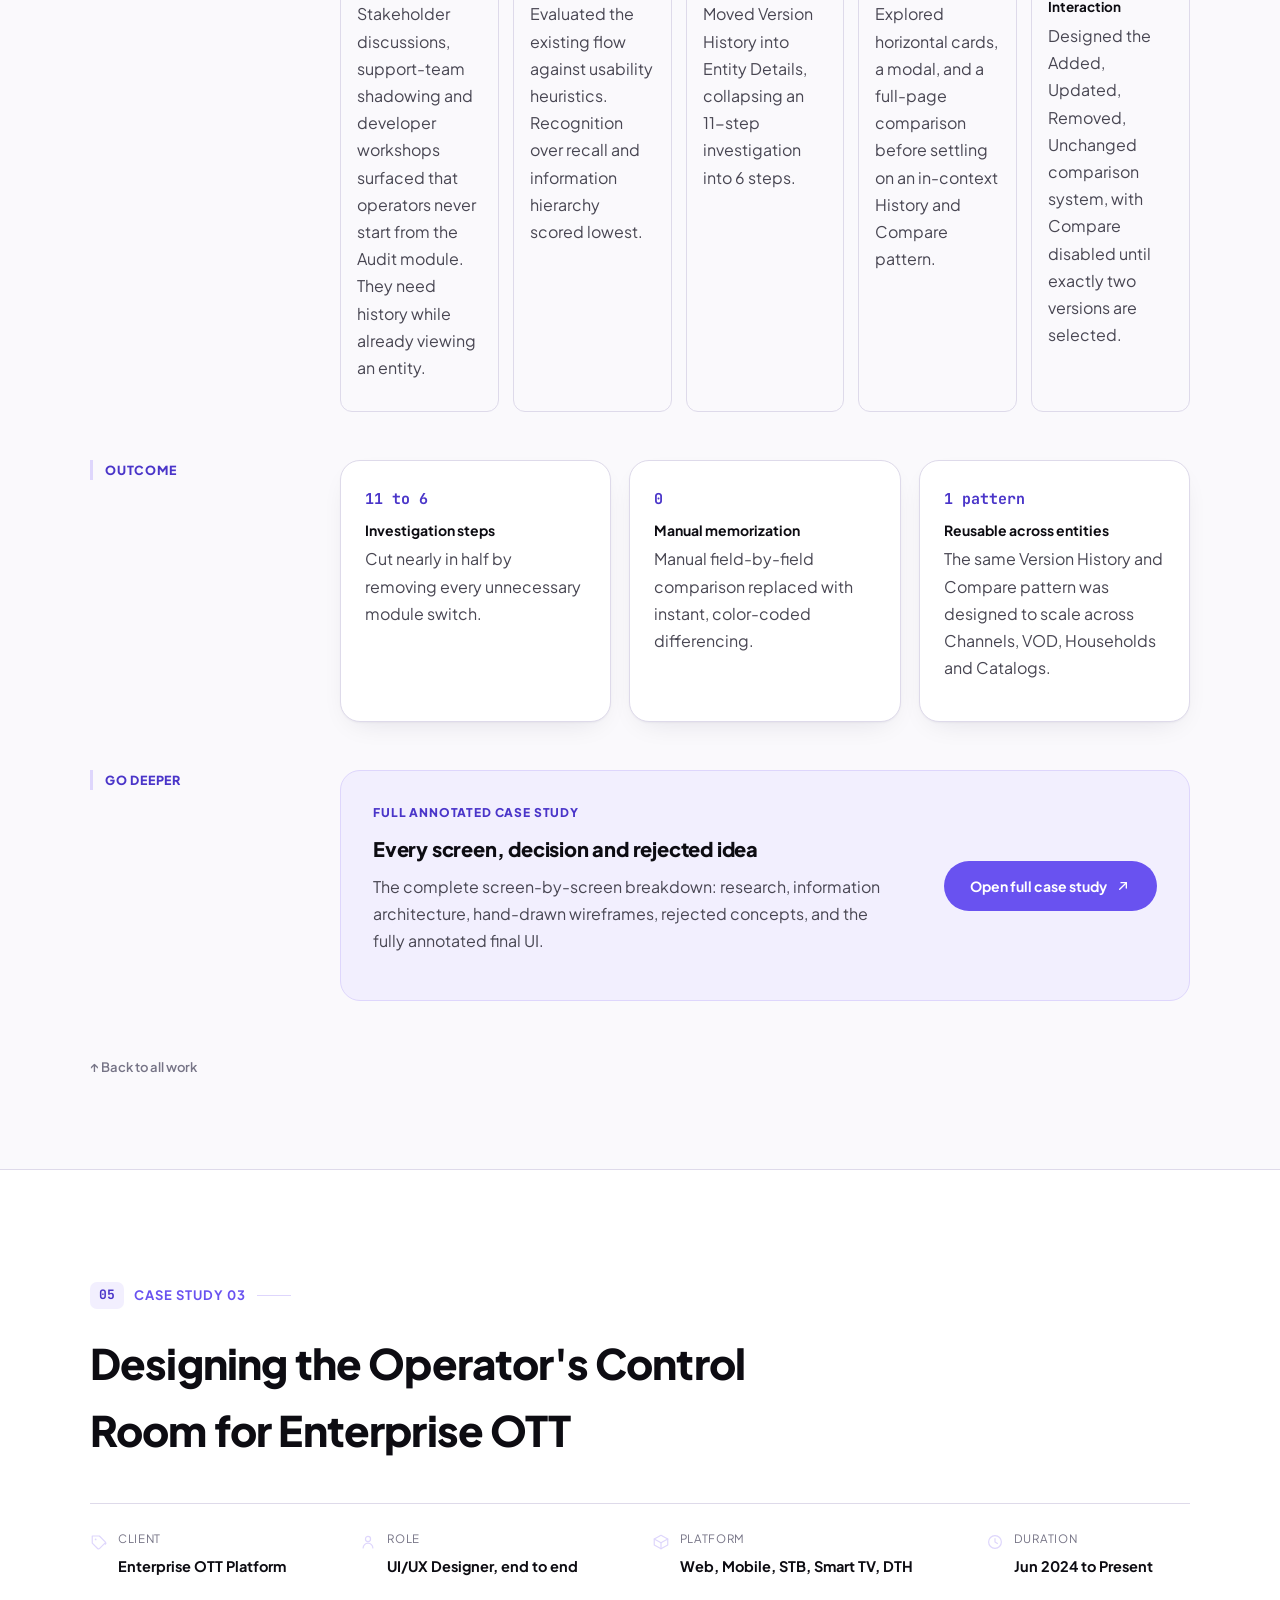
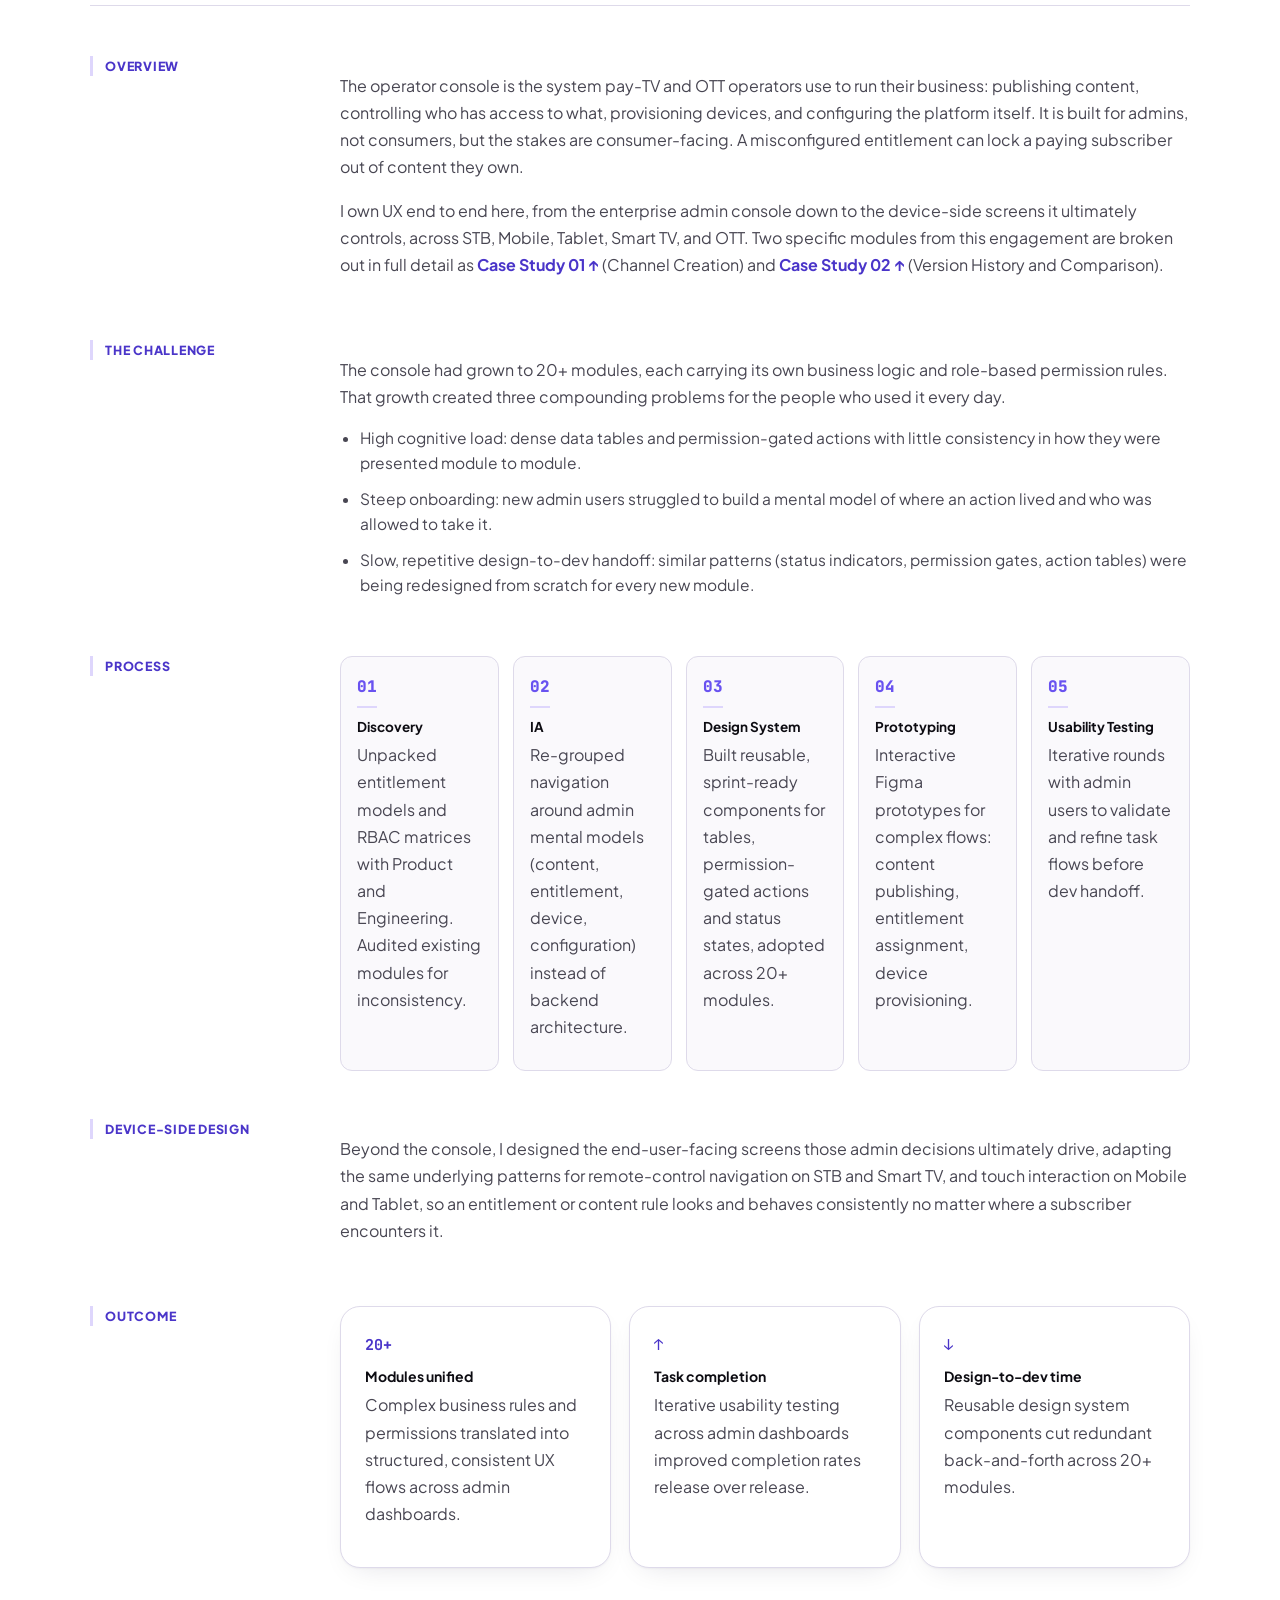
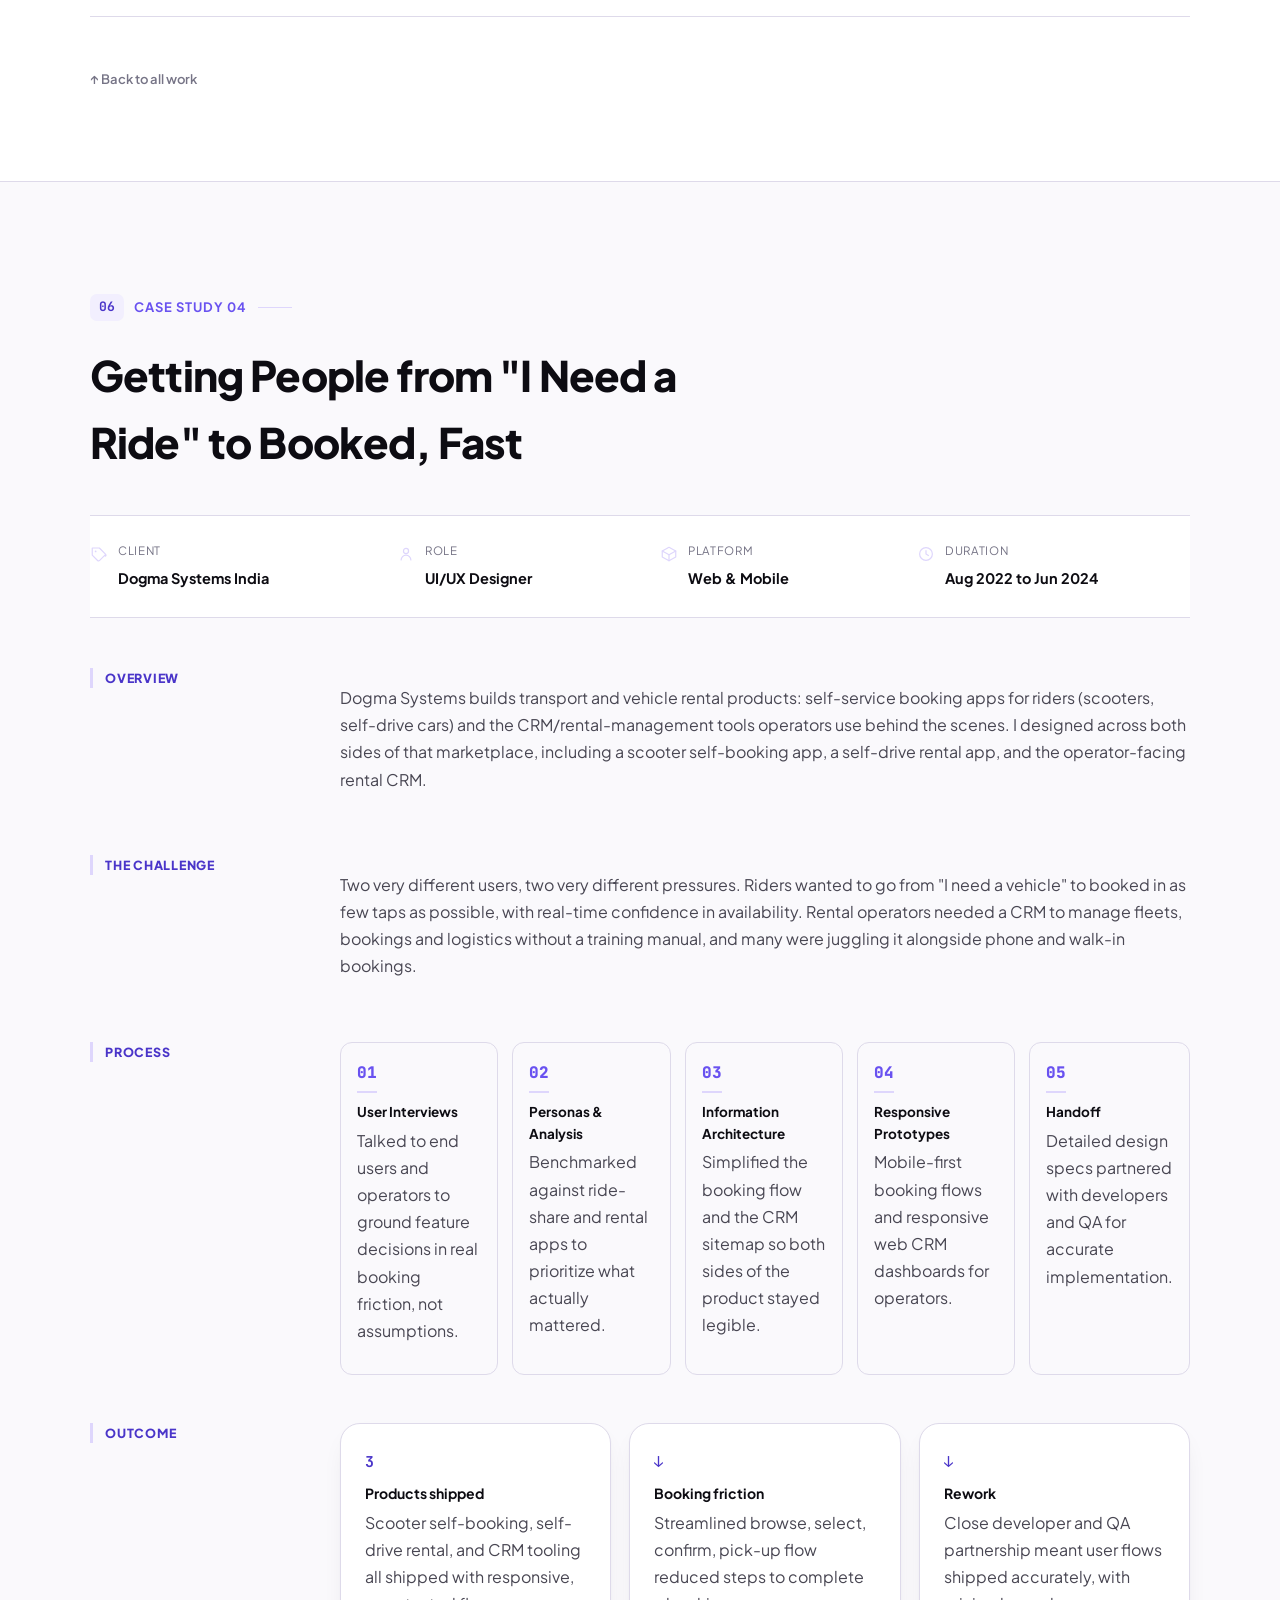
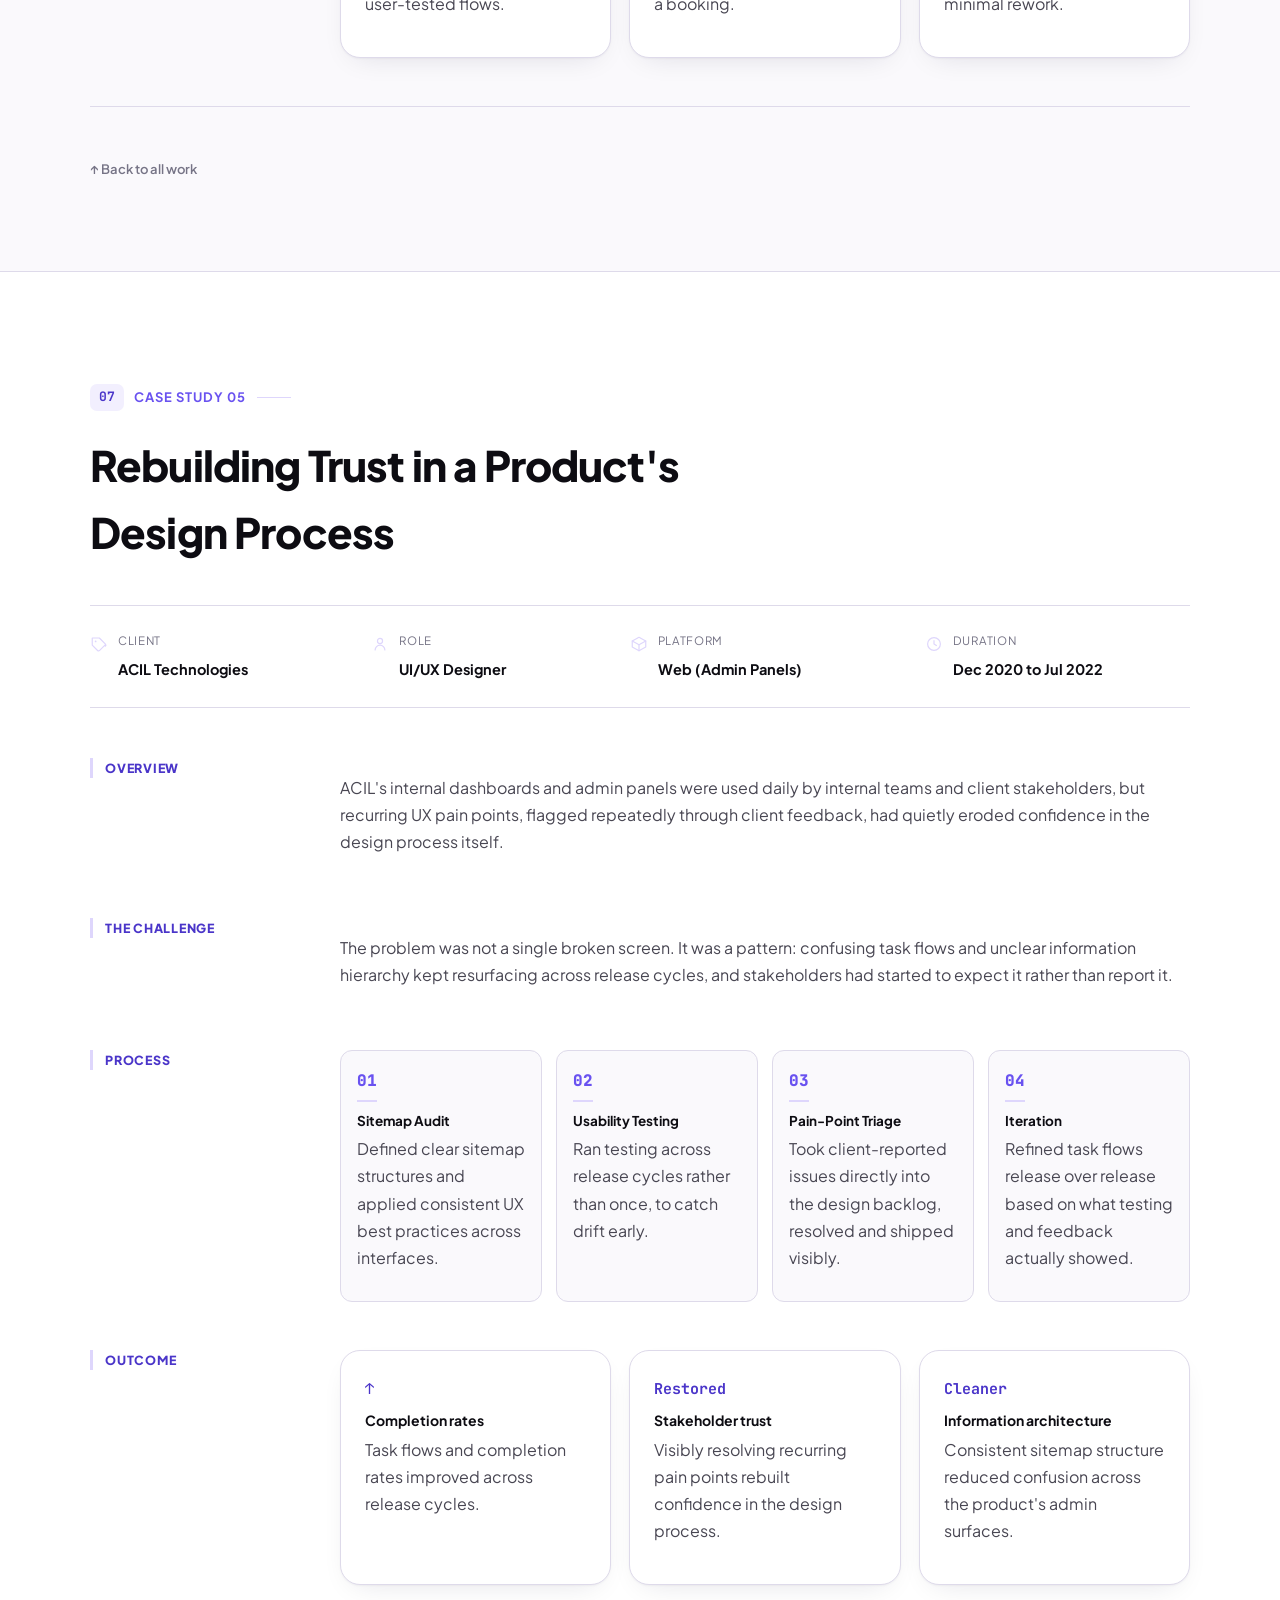
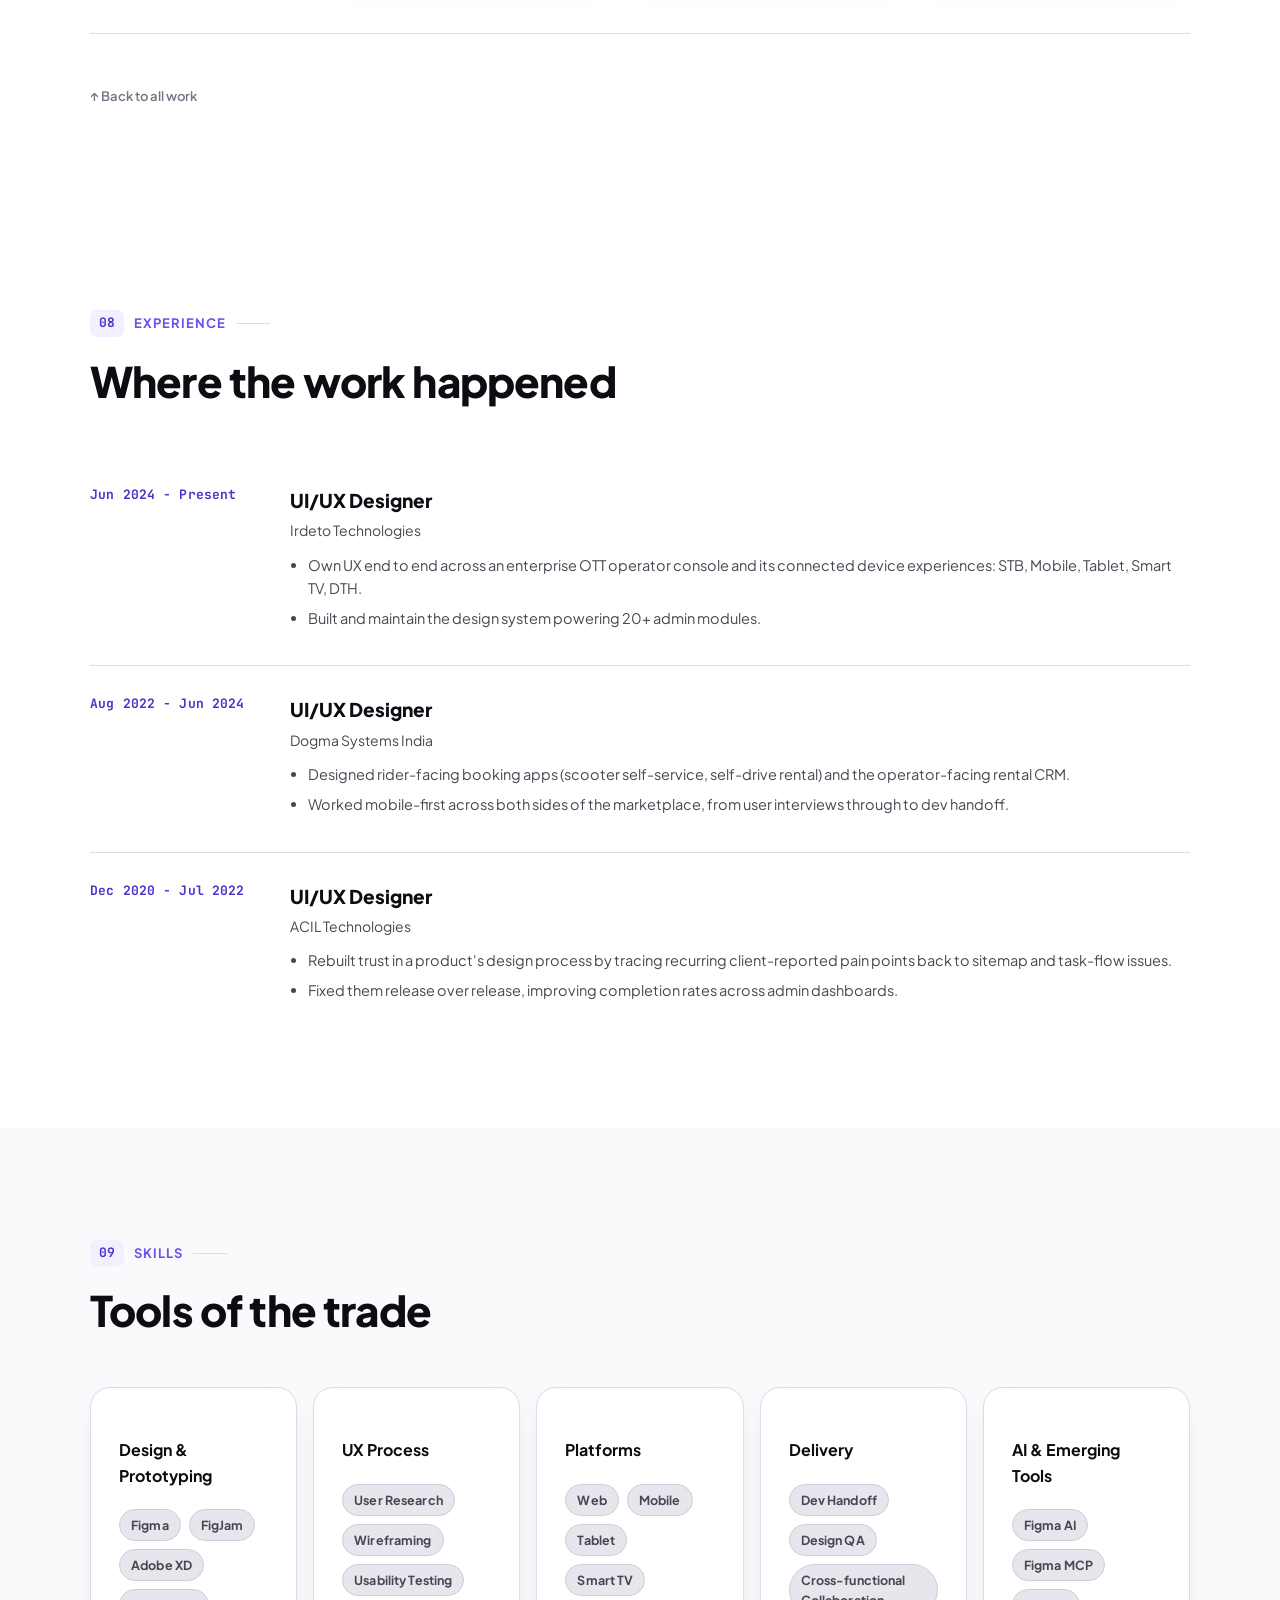
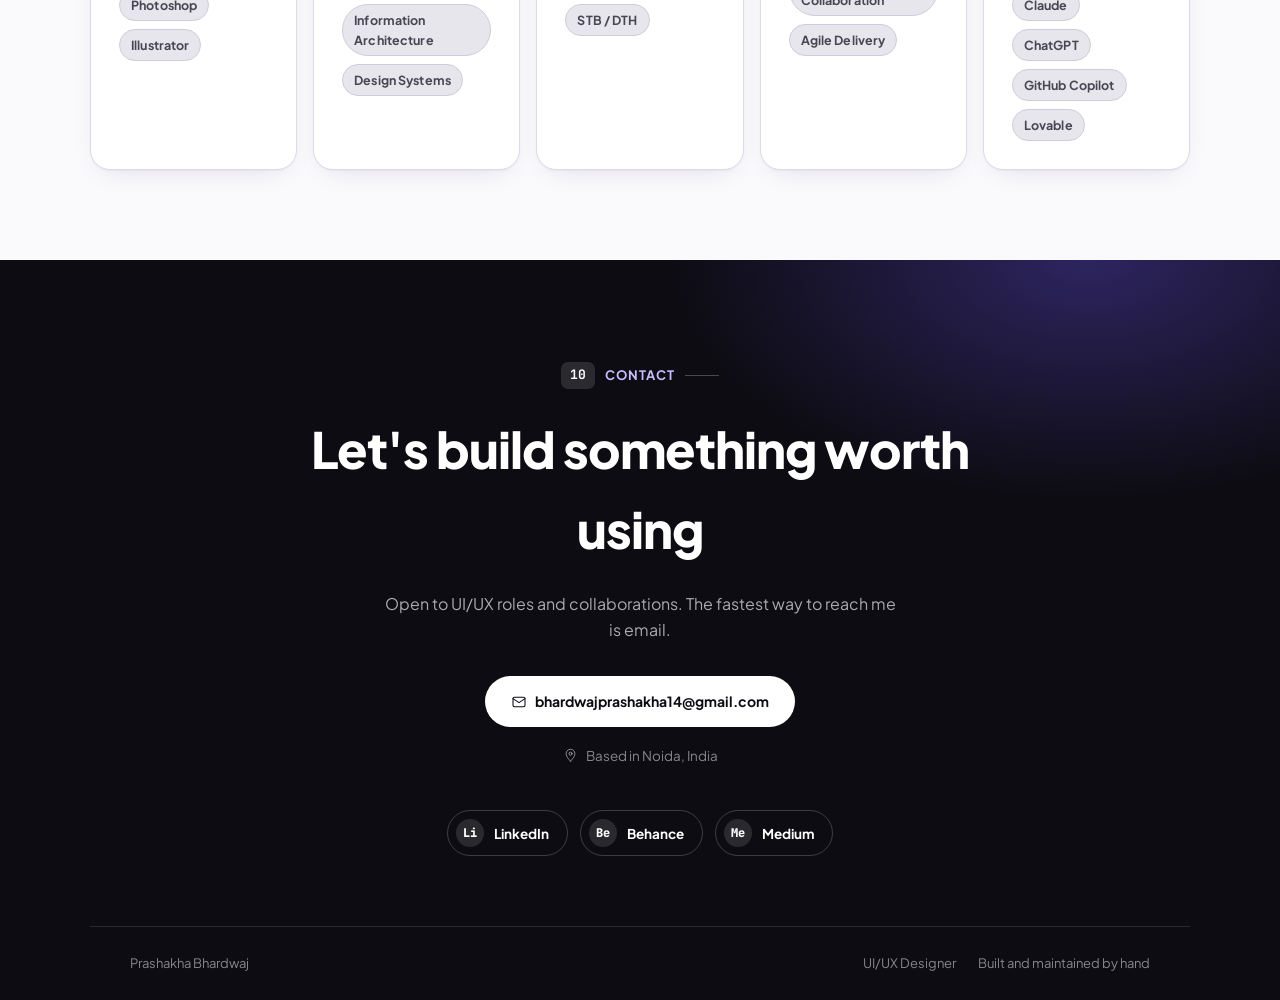
==== commit e55e2da5: "Add files via upload" ====
--- a/index.html
+++ b/index.html
@@ -3,732 +3,824 @@
 <head>
 <meta charset="UTF-8">
 <meta name="viewport" content="width=device-width, initial-scale=1.0">
-<title>Prashakha Bhardwaj — Senior UI/UX Designer</title>
+<title>Prashakha Bhardwaj · Senior UI/UX Designer</title>
 <meta name="description" content="Portfolio of Prashakha Bhardwaj, Senior UI/UX Designer specializing in Enterprise SaaS, OTT platforms, and complex admin systems.">
 <link rel="preconnect" href="https://fonts.googleapis.com">
 <link rel="preconnect" href="https://fonts.gstatic.com" crossorigin>
-<link href="https://fonts.googleapis.com/css2?family=Fraunces:opsz,wght@9..144,400;9..144,500;9..144,600&family=Inter:wght@400;500;600;700;800&display=swap" rel="stylesheet">
+<link href="https://fonts.googleapis.com/css2?family=Plus+Jakarta+Sans:ital,wght@0,400;0,500;0,600;0,700;0,800;1,500&family=JetBrains+Mono:wght@400;500;700&display=swap" rel="stylesheet">
 <style>
-  :root{
-    --ink:#12141c;
-    --paper:#faf8f3;
-    --paper-dim:#f1eee5;
-    --line:#e2ddd0;
-    --coral:#ff5a44;
-    --coral-dim:#ffe4de;
-    --navy:#1c2333;
-    --muted:#6b6f7a;
-    --white:#ffffff;
-    --radius:18px;
-  }
-  *{box-sizing:border-box;margin:0;padding:0;}
-  html{scroll-behavior:smooth;}
-  body{
-    font-family:'Inter',sans-serif;
-    background:var(--paper);
-    color:var(--ink);
-    line-height:1.6;
-    -webkit-font-smoothing:antialiased;
-  }
-  h1,h2,h3,.serif{font-family:'Fraunces',serif;}
-  a{color:inherit;text-decoration:none;}
-  img{max-width:100%;display:block;}
-  .wrap{max-width:1120px;margin:0 auto;padding:0 32px;}
-  section{padding:110px 0;}
-  @media (max-width:768px){section{padding:70px 0;} .wrap{padding:0 22px;}}
-  /* NAV */
-  header{
-    position:fixed;top:0;left:0;right:0;z-index:100;
-    background:rgba(250,248,243,0.85);
-    backdrop-filter:blur(10px);
-    border-bottom:1px solid var(--line);
-  }
-  nav.wrap{
-    display:flex;align-items:center;justify-content:space-between;
-    padding-top:18px;padding-bottom:18px;
-  }
-  .logo{font-family:'Fraunces',serif;font-weight:600;font-size:19px;letter-spacing:-0.02em;}
-  .nav-links{display:flex;gap:34px;font-size:14px;font-weight:500;}
-  .nav-links a{color:var(--muted);transition:color .2s;}
-  .nav-links a:hover{color:var(--ink);}
-  .nav-cta{
-    background:var(--ink);color:var(--paper);padding:10px 20px;border-radius:999px;
-    font-size:13px;font-weight:600;
-  }
-  .nav-toggle{display:none;}
-  @media (max-width:768px){
-    .nav-links{display:none;}
-  }
-  /* HERO */
-  .hero{padding-top:190px;padding-bottom:90px;position:relative;overflow:hidden;}
-  .eyebrow{
-    display:inline-flex;align-items:center;gap:8px;
-    font-size:13px;font-weight:600;letter-spacing:.04em;text-transform:uppercase;
-    color:var(--coral);margin-bottom:22px;
-  }
-  .eyebrow::before{content:"";width:7px;height:7px;border-radius:50%;background:var(--coral);}
-  .hero h1{
-    font-size:clamp(38px,6vw,72px);
-    font-weight:500;
-    letter-spacing:-0.02em;
-    max-width:920px;
-    line-height:1.08;
-  }
-  .hero h1 em{font-style:italic;color:var(--coral);}
-  .hero-sub{
-    max-width:620px;font-size:18px;color:var(--muted);margin-top:26px;
-  }
-  .hero-actions{display:flex;gap:14px;margin-top:38px;flex-wrap:wrap;}
-  .btn{
-    padding:14px 26px;border-radius:999px;font-weight:600;font-size:14px;
-    display:inline-flex;align-items:center;gap:8px;transition:transform .15s, box-shadow .15s;
-  }
-  .btn-primary{background:var(--ink);color:var(--paper);}
-  .btn-primary:hover{transform:translateY(-2px);box-shadow:0 10px 24px rgba(18,20,28,.18);}
-  .btn-outline{border:1.5px solid var(--line);}
-  .btn-outline:hover{border-color:var(--ink);transform:translateY(-2px);}
-  .hero-meta{
-    display:flex;gap:40px;margin-top:64px;flex-wrap:wrap;padding-top:36px;border-top:1px solid var(--line);
-  }
-  .hero-meta div b{display:block;font-family:'Fraunces',serif;font-size:26px;font-weight:500;}
-  .hero-meta div span{font-size:13px;color:var(--muted);}
-  /* SECTION HEADS */
-  .section-head{max-width:640px;margin-bottom:56px;}
-  .kicker{font-size:13px;font-weight:700;letter-spacing:.08em;text-transform:uppercase;color:var(--coral);margin-bottom:14px;}
-  .section-head h2{font-size:clamp(28px,4vw,42px);font-weight:500;letter-spacing:-0.01em;}
-  .section-head p{color:var(--muted);margin-top:14px;font-size:16px;}
-  /* ABOUT */
-  .about{background:var(--white);}
-  .about-grid{display:grid;grid-template-columns:1fr 1fr;gap:64px;align-items:start;}
-  @media (max-width:768px){.about-grid{grid-template-columns:1fr;}}
-  .about-grid p{font-size:17px;color:#33374a;margin-bottom:18px;}
-  .pillars{display:flex;flex-direction:column;gap:22px;}
-  .pillar{display:flex;gap:16px;padding:20px;border:1px solid var(--line);border-radius:14px;}
-  .pillar .num{font-family:'Fraunces',serif;font-size:20px;color:var(--coral);}
-  .pillar h4{font-size:15px;margin-bottom:4px;}
-  .pillar p{font-size:14px;color:var(--muted);margin:0;}
-  /* WORK CARDS */
-  .work-grid{display:flex;flex-direction:column;gap:24px;}
-  .work-card{
-    display:grid;grid-template-columns:1.1fr 1fr;gap:0;
-    border:1px solid var(--line);border-radius:var(--radius);overflow:hidden;
-    background:var(--white);transition:box-shadow .25s, transform .25s;
-  }
-  .work-card:hover{box-shadow:0 20px 50px rgba(18,20,28,.10);transform:translateY(-3px);}
-  .work-visual{
-    position:relative;min-height:260px;display:flex;align-items:center;justify-content:center;
-    color:var(--white);padding:32px;
-  }
-  .work-visual span.tag{
-    position:absolute;top:20px;left:20px;background:rgba(255,255,255,.18);
-    padding:6px 14px;border-radius:999px;font-size:12px;font-weight:600;letter-spacing:.03em;
-  }
-  .work-visual h3{font-size:26px;font-weight:500;text-align:left;align-self:flex-end;width:100%;}
-  .wv-1{background:linear-gradient(135deg,#1c2333,#3a4667);}
-  .wv-2{background:linear-gradient(135deg,#3a2a2a,#8a4b3a);}
-  .wv-3{background:linear-gradient(135deg,#2a3a33,#3f6b57);}
-  .wv-featured{background:linear-gradient(135deg,#6952f0,#241a5e);}
-  .work-body{padding:32px;display:flex;flex-direction:column;justify-content:center;}
-  .work-body .meta{font-size:12px;font-weight:600;letter-spacing:.05em;text-transform:uppercase;color:var(--coral);margin-bottom:10px;}
-  .work-body p{color:var(--muted);font-size:15px;margin-bottom:18px;}
-  .chip-row{display:flex;gap:8px;flex-wrap:wrap;margin-bottom:20px;}
-  .chip{background:var(--paper-dim);border:1px solid var(--line);font-size:12px;padding:5px 11px;border-radius:999px;color:#444;}
-  .work-link{font-weight:600;font-size:14px;display:inline-flex;align-items:center;gap:6px;}
-  .work-link:hover{color:var(--coral);}
-  @media (max-width:768px){.work-card{grid-template-columns:1fr;}}
-  /* DEEP DIVE CALLOUT */
-  .deep-dive{
-    background:linear-gradient(135deg,#6952f0,#241a5e);border-radius:18px;padding:36px;
-    color:#fff;display:flex;justify-content:space-between;align-items:center;gap:28px;flex-wrap:wrap;
-  }
-  .deep-dive .dd-kicker{font-size:12px;font-weight:700;letter-spacing:.07em;text-transform:uppercase;color:#c9bdff;margin-bottom:10px;}
-  .deep-dive h4{font-family:'Fraunces',serif;font-size:23px;font-weight:500;margin-bottom:10px;color:#fff;}
-  .deep-dive p{color:#d8d9e0;font-size:14.5px;margin:0;max-width:540px;}
-  .deep-dive .dd-btn{
-    background:#fff;color:#12141c;padding:14px 24px;border-radius:999px;font-weight:600;font-size:14px;
-    white-space:nowrap;flex:none;
-  }
-  .deep-dive .dd-btn:hover{background:#c9bdff;}
-  /* CASE STUDY DETAIL */
-  .case{border-top:1px solid var(--line);}
-  .case-head{display:flex;justify-content:space-between;align-items:flex-end;flex-wrap:wrap;gap:24px;margin-bottom:50px;}
-  .case-head h2{font-size:clamp(30px,4.5vw,46px);font-weight:500;max-width:640px;}
-  .case-facts{display:grid;grid-template-columns:repeat(4,auto);gap:36px;margin-bottom:60px;padding:28px 0;border-top:1px solid var(--line);border-bottom:1px solid var(--line);}
-  .case-facts div span{display:block;font-size:12px;color:var(--muted);text-transform:uppercase;letter-spacing:.05em;margin-bottom:6px;}
-  .case-facts div b{font-size:15px;font-weight:600;}
-  @media (max-width:768px){.case-facts{grid-template-columns:repeat(2,1fr);}}
-  .case-block{display:grid;grid-template-columns:220px 1fr;gap:40px;margin-bottom:52px;}
-  @media (max-width:768px){.case-block{grid-template-columns:1fr;gap:14px;}}
-  .case-block h3{font-size:13px;font-weight:700;text-transform:uppercase;letter-spacing:.06em;color:var(--coral);}
-  .case-block .content p{margin-bottom:14px;color:#33374a;font-size:16px;}
-  .case-block ul{padding-left:20px;color:#33374a;font-size:16px;}
-  .case-block li{margin-bottom:8px;}
-  .process-steps{display:grid;grid-template-columns:repeat(5,1fr);gap:14px;}
-  @media (max-width:900px){.process-steps{grid-template-columns:repeat(2,1fr);}}
-  .step{background:var(--paper-dim);border:1px solid var(--line);border-radius:12px;padding:16px;}
-  .step .n{font-family:'Fraunces',serif;color:var(--coral);font-size:18px;margin-bottom:6px;}
-  .step h5{font-size:13.5px;margin-bottom:4px;}
-  .step p{font-size:12.5px;color:var(--muted);margin:0;}
-  .impact-grid{display:grid;grid-template-columns:repeat(3,1fr);gap:18px;}
-  @media (max-width:768px){.impact-grid{grid-template-columns:1fr;}}
-  .impact-card{background:var(--ink);color:var(--paper);border-radius:14px;padding:24px;}
-  .impact-card b{font-family:'Fraunces',serif;font-size:15px;display:block;margin-bottom:8px;color:var(--coral);}
-  .impact-card p{font-size:14px;color:#e9e9ee;margin:0;}
-  /* higher-specificity overrides: .case-block .content p was winning the cascade and
-     forcing dark navy text onto these dark backgrounds — restore light, readable text */
-  .case-block .content .impact-card p{color:#e9e9ee;margin-bottom:0;}
-  .case-block .content .impact-card b{color:var(--coral);}
-  .case-block .content .deep-dive p{color:#ece9f7;margin-bottom:0;}
-  .case-block .content .deep-dive h4{color:#ffffff;}
-  .case-block .content .deep-dive .dd-kicker{color:#c9bdff;}
-  .back-top{display:inline-block;margin-top:10px;font-size:13px;color:var(--muted);}
-  .back-top:hover{color:var(--coral);}
-  /* EXPERIENCE */
-  .exp{background:var(--white);}
-  .exp-item{display:grid;grid-template-columns:180px 1fr;gap:30px;padding:28px 0;border-bottom:1px solid var(--line);}
-  .exp-item:last-child{border-bottom:none;}
-  .exp-item .when{color:var(--muted);font-size:13px;font-weight:600;letter-spacing:.03em;}
-  .exp-item h4{font-size:19px;margin-bottom:4px;}
-  .exp-item .role-co{color:var(--muted);font-size:14px;margin-bottom:12px;}
-  .exp-item ul{padding-left:18px;font-size:14.5px;color:#33374a;}
-  .exp-item li{margin-bottom:6px;}
-  @media (max-width:640px){.exp-item{grid-template-columns:1fr;gap:8px;}}
-  /* SKILLS */
-  .skills-grid{display:grid;grid-template-columns:repeat(4,1fr);gap:20px;}
-  @media (max-width:900px){.skills-grid{grid-template-columns:repeat(2,1fr);}}
-  .skill-card{border:1px solid var(--line);border-radius:14px;padding:22px;background:var(--white);}
-  .skill-card h4{font-size:14px;text-transform:uppercase;letter-spacing:.04em;color:var(--coral);margin-bottom:14px;}
-  .skill-card .chip-row{margin-bottom:0;}
-  /* CONTACT / FOOTER */
-  footer{background:var(--ink);color:var(--paper);}
-  .contact-inner{text-align:center;padding:100px 0 60px;}
-  .contact-inner .kicker{color:var(--coral);}
-  .contact-inner h2{font-size:clamp(30px,5vw,56px);font-weight:500;max-width:760px;margin:0 auto 26px;}
-  .contact-inner p{color:#b7b9c4;max-width:520px;margin:0 auto 36px;font-size:16px;}
-  .contact-actions{display:flex;justify-content:center;gap:14px;flex-wrap:wrap;margin-bottom:70px;}
-  .btn-light{background:var(--paper);color:var(--ink);}
-  .btn-ghost{border:1.5px solid rgba(255,255,255,.25);color:var(--paper);}
-  .foot-bottom{
-    border-top:1px solid rgba(255,255,255,.12);padding:26px 0;
-    display:flex;justify-content:space-between;align-items:center;flex-wrap:wrap;gap:14px;
-    font-size:13px;color:#8b8ea0;
-  }
-  .foot-links{display:flex;gap:22px;}
-  .foot-links a:hover{color:var(--paper);}
+:root{
+  --bg:#ffffff; --bg-soft:#faf9fc;
+  --ink:#0d0c12; --ink-soft:#484652; --ink-faint:#767486;
+  --line:#dedaea; --line-soft:#e9e6f1;
+  --purple:#6952f0; --purple-dark:#4a35c9; --purple-deep:#241a5e;
+  --purple-soft:#f2effe; --purple-mid:#ded6fc;
+  --green:#15803d; --green-soft:#e9f8ee; --green-line:#bfe8cd;
+  --blue:#1d4ed8; --blue-soft:#eaf1ff; --blue-line:#c7dbff;
+  --red:#b91c1c; --red-soft:#fdecec; --red-line:#f5c6c6;
+  --amber:#b45309; --amber-soft:#fdf1de; --amber-line:#f2d9ac;
+  --gray-soft:#e7e6ec; --gray-line:#cfcdd9;
+  --radius-s:12px; --radius:20px; --radius-l:28px;
+  --shadow: 0 1px 2px rgba(20,10,50,.04), 0 10px 30px -14px rgba(20,10,50,.14);
+  --shadow-lg: 0 30px 80px -30px rgba(20,10,50,.35);
+  --maxw:1180px;
+}
+*{box-sizing:border-box;}
+html{scroll-behavior:smooth;}
+body{margin:0; background:var(--bg); color:var(--ink); font-family:'Plus Jakarta Sans',-apple-system,BlinkMacSystemFont,'Segoe UI',sans-serif; -webkit-font-smoothing:antialiased; font-size:16px; line-height:1.6;}
+::selection{background:var(--purple-mid); color:var(--purple-deep);}
+img{max-width:100%; display:block;}
+a{color:inherit; text-decoration:none;}
+.wrap{max-width:var(--maxw); margin:0 auto; padding:0 40px;}
+.mono{font-family:'JetBrains Mono',monospace;}
+@media(max-width:820px){.wrap{padding:0 22px;}}
+
+#progress{position:fixed; top:0; left:0; height:3px; width:0%; background:linear-gradient(90deg,var(--purple),#a892ff); z-index:9999; transition:width .1s linear;}
+#topnav{position:fixed; top:0; left:0; right:0; z-index:9998; display:flex; align-items:center; justify-content:space-between; padding:14px 40px; backdrop-filter:blur(14px); background:rgba(255,255,255,.78); border-bottom:1px solid transparent; transition:border-color .3s, box-shadow .3s; font-size:13.5px; font-weight:600;}
+#topnav.scrolled{border-color:var(--line); box-shadow:0 1px 0 rgba(20,10,50,.02);}
+#topnav .brand{display:flex; align-items:center; gap:10px; font-weight:800; font-size:15px; letter-spacing:-0.01em;}
+#topnav .brand .dot{width:9px; height:9px; border-radius:50%; background:var(--purple);}
+#topnav .nav-links{display:flex; gap:30px; color:var(--ink-soft);}
+#topnav .nav-links a{transition:color .2s; position:relative; padding-bottom:3px;}
+#topnav .nav-links a:hover{color:var(--purple-dark);}
+#topnav .nav-links a.active{color:var(--purple-dark);}
+#topnav .nav-links a.active::after{content:""; position:absolute; left:0; right:0; bottom:-3px; height:2px; border-radius:2px; background:var(--purple);}
+#topnav .nav-cta{background:var(--ink); color:#fff; padding:10px 20px; border-radius:100px; font-size:13px; font-weight:700;}
+@media(max-width:900px){#topnav .nav-links{display:none;} #topnav{padding:12px 22px;}}
+
+#totop{position:fixed; right:26px; bottom:26px; z-index:9998; width:46px; height:46px; border-radius:50%; background:var(--ink); color:#fff; display:flex; align-items:center; justify-content:center; box-shadow:var(--shadow-lg); opacity:0; pointer-events:none; transform:translateY(10px); transition:all .35s ease; cursor:pointer; text-decoration:none; font-size:18px;}
+#totop.show{opacity:1; pointer-events:auto; transform:translateY(0);}
+
+.index-tab{position:fixed; left:26px; top:50%; transform:translateY(-50%); z-index:9998; display:flex; flex-direction:column; gap:6px;}
+.index-tab .it-dot{display:block; width:6px; height:6px; border-radius:50%; background:var(--line); transition:all .3s; cursor:pointer;}
+.index-tab .it-dot:hover{background:var(--purple-mid);}
+.index-tab .it-dot.active{background:var(--purple); height:20px; border-radius:4px;}
+@media(max-width:1100px){.index-tab{display:none;}}
+
+section{padding:110px 0 90px; position:relative;}
+@media(max-width:820px){section{padding:74px 0 60px;}}
+
+.kicker{display:inline-flex; align-items:center; gap:10px; font-size:13px; font-weight:700; letter-spacing:.08em; text-transform:uppercase; color:var(--purple); margin-bottom:20px;}
+.kicker .num{font-family:'JetBrains Mono',monospace; background:var(--purple-soft); color:var(--purple-dark); padding:3px 9px; border-radius:7px; letter-spacing:0;}
+.kicker .line{width:34px; height:1px; background:var(--purple-mid);}
+.section-head{max-width:680px; margin-bottom:52px;}
+.section-head h2{font-size:clamp(28px,3.6vw,42px); font-weight:800; letter-spacing:-0.02em; line-height:1.15; margin:0;}
+.section-head p{color:var(--ink-soft); margin-top:14px; font-size:16.5px; max-width:620px;}
+
+.reveal{opacity:0; transform:translateY(22px); transition:opacity .8s cubic-bezier(.2,.7,.2,1), transform .8s cubic-bezier(.2,.7,.2,1);}
+.reveal.in{opacity:1; transform:translateY(0);}
+
+.grid-2{display:grid; grid-template-columns:1fr 1fr; gap:22px;}
+.grid-3{display:grid; grid-template-columns:repeat(3,1fr); gap:20px;}
+.grid-4{display:grid; grid-template-columns:repeat(4,1fr); gap:18px;}
+.grid-5{display:grid; grid-template-columns:repeat(5,1fr); gap:16px;}
+@media(max-width:1100px){.grid-5{grid-template-columns:repeat(3,1fr);}}
+@media(max-width:900px){.grid-2,.grid-3,.grid-4{grid-template-columns:1fr;}}
+@media(max-width:640px){.grid-5{grid-template-columns:1fr;}}
+
+.card{background:#fff; border:1px solid var(--line); border-radius:var(--radius); padding:28px; box-shadow:var(--shadow); transition:transform .25s ease, box-shadow .25s ease, border-color .25s ease;}
+.card.soft{background:var(--bg-soft);}
+.card.tinted{background:var(--purple-soft); border-color:var(--purple-mid);}
+.card:hover{transform:translateY(-3px); box-shadow:0 16px 34px rgba(28,20,58,.10); border-color:var(--purple-mid);}
+.card-icon{width:42px; height:42px; border-radius:12px; background:var(--purple-soft); color:var(--purple-dark); box-shadow:inset 0 0 0 1px rgba(105,82,240,.14); display:flex; align-items:center; justify-content:center; margin-bottom:16px;}
+.card-icon svg{width:22px; height:22px;}
+.step-num{font-family:'JetBrains Mono',monospace; font-weight:800; font-size:19px; color:var(--purple); margin-bottom:12px; padding-bottom:9px; border-bottom:2px solid var(--purple-mid); display:inline-block;}
+
+.badge{display:inline-flex; align-items:center; gap:6px; font-size:12.5px; font-weight:700; padding:5px 11px; border-radius:100px; letter-spacing:.01em;}
+.badge-green{background:var(--green-soft); color:var(--green); border:1px solid var(--green-line);}
+.badge-blue{background:var(--blue-soft); color:var(--blue); border:1px solid var(--blue-line);}
+.badge-red{background:var(--red-soft); color:var(--red); border:1px solid var(--red-line);}
+.badge-amber{background:var(--amber-soft); color:var(--amber); border:1px solid var(--amber-line);}
+.badge-gray{background:var(--gray-soft); color:var(--ink-soft); border:1px solid var(--gray-line);}
+.badge-purple{background:var(--purple-soft); color:var(--purple-dark); border:1px solid var(--purple-mid);}
+.tag-row{display:flex; flex-wrap:wrap; gap:8px;}
+.divider{height:1px; background:var(--line); margin:44px 0;}
+
+.btn{padding:14px 26px; border-radius:100px; font-weight:700; font-size:14px; display:inline-flex; align-items:center; gap:8px; transition:transform .15s, box-shadow .15s, background .15s; border:none; cursor:pointer;}
+.btn-primary{background:var(--ink); color:#fff;}
+.btn-primary:hover{transform:translateY(-2px); box-shadow:0 10px 24px rgba(13,12,18,.22);}
+.btn-outline{border:1.5px solid var(--line); background:#fff;}
+.btn-outline:hover{border-color:var(--purple); color:var(--purple-dark); transform:translateY(-2px);}
+.btn-purple{background:var(--purple); color:#fff;}
+.btn-purple:hover{background:var(--purple-dark); transform:translateY(-2px); box-shadow:0 10px 24px rgba(105,82,240,.3);}
+.btn svg{width:16px; height:16px;}
+
+/* HERO */
+#hero{min-height:92vh; display:flex; flex-direction:column; justify-content:center; position:relative; padding:150px 0 70px; overflow:hidden;
+  background:
+    radial-gradient(1100px 500px at 15% -10%, #efe9ff 0%, rgba(239,233,255,0) 60%),
+    radial-gradient(900px 500px at 100% 10%, #eef2ff 0%, rgba(238,242,255,0) 60%);}
+#hero::before{content:""; position:absolute; inset:0; background-image:
+    linear-gradient(to right, var(--line-soft) 1px, transparent 1px),
+    linear-gradient(to bottom, var(--line-soft) 1px, transparent 1px);
+  background-size:64px 64px; mask-image:radial-gradient(700px 500px at 30% 20%, black, transparent 70%); opacity:.7; pointer-events:none;}
+.hero-eyebrow{display:inline-flex; align-items:center; gap:8px; font-size:13px; font-weight:700; color:var(--purple-dark); background:#fff; border:1px solid var(--purple-mid); padding:8px 16px; border-radius:100px; box-shadow:var(--shadow); margin-bottom:30px;}
+.hero-eyebrow::before{content:""; width:7px; height:7px; border-radius:50%; background:var(--green);}
+.hero-title{font-size:clamp(38px,6vw,74px); font-weight:800; letter-spacing:-0.035em; line-height:1.05; max-width:920px; margin:0 0 24px;}
+.hero-title .accent{color:var(--purple);}
+.hero-sub{font-size:clamp(17px,2vw,20px); color:var(--ink-soft); max-width:660px; font-weight:500; margin-bottom:36px; line-height:1.6;}
+.hero-actions{display:flex; gap:14px; margin-top:6px; flex-wrap:wrap;}
+.hero-meta{display:grid; grid-template-columns:repeat(4,auto); gap:36px; border-top:1px solid var(--line); padding-top:24px; margin-top:56px; max-width:820px;}
+.hero-meta .m-label{font-size:11.5px; text-transform:uppercase; letter-spacing:.08em; color:var(--ink-faint); font-weight:700; margin-bottom:8px;}
+.hero-meta .m-val{font-family:'JetBrains Mono',monospace; font-size:24px; font-weight:800; color:var(--ink);}
+@media(max-width:820px){.hero-meta{grid-template-columns:repeat(2,1fr); row-gap:26px;}}
+
+/* ABOUT */
+.about-grid{display:grid; grid-template-columns:1.1fr 1fr; gap:60px; align-items:start;}
+@media(max-width:900px){.about-grid{grid-template-columns:1fr;}}
+.about-grid p{font-size:16.5px; color:var(--ink-soft); margin-bottom:16px; line-height:1.75;}
+.pillars{display:flex; flex-direction:column; gap:16px;}
+
+/* WORK CARDS */
+.work-card{background:#fff; border:1px solid var(--line); border-radius:var(--radius); padding:30px; box-shadow:var(--shadow); transition:transform .25s, box-shadow .25s, border-color .25s;}
+.work-card:hover{transform:translateY(-4px); box-shadow:0 16px 34px rgba(28,20,58,.10); border-color:var(--purple-mid);}
+.work-card.featured{border-color:var(--purple-mid); background:linear-gradient(180deg,var(--purple-soft) 0%, #fff 140px);}
+.work-card h3{font-size:21px; font-weight:800; letter-spacing:-0.01em; margin:12px 0 10px;}
+.work-card p.wc-desc{color:var(--ink-soft); font-size:15px; margin-bottom:18px; line-height:1.65;}
+.work-link{font-weight:700; font-size:14px; display:inline-flex; align-items:center; gap:6px; color:var(--purple-dark);}
+.work-link svg{width:15px; height:15px; transition:transform .2s;}
+.work-link:hover svg{transform:translateX(3px);}
+
+/* CASE STUDY DETAIL BLOCKS */
+.case{border-top:1px solid var(--line);}
+.case-head{display:flex; justify-content:space-between; align-items:flex-end; flex-wrap:wrap; gap:24px; margin-bottom:40px;}
+.case-head h2{font-size:clamp(28px,4.2vw,42px); font-weight:800; letter-spacing:-0.02em; max-width:680px; margin:0;}
+.case-facts{display:grid; grid-template-columns:repeat(4,auto); gap:36px; margin-bottom:50px; padding:26px 0; border-top:1px solid var(--line); border-bottom:1px solid var(--line);}
+.case-facts .cf-item{display:flex; align-items:flex-start; gap:10px;}
+.case-facts .cf-icon{color:var(--purple-mid); flex:none; margin-top:2px;}
+.case-facts .cf-icon svg{width:18px; height:18px;}
+.case-facts .cf-label{display:block; font-size:11.5px; color:var(--ink-faint); text-transform:uppercase; letter-spacing:.06em; margin-bottom:5px;}
+.case-facts .cf-val{font-size:14.5px; font-weight:700;}
+@media(max-width:820px){.case-facts{grid-template-columns:repeat(2,1fr); row-gap:22px;}}
+.case-block{display:grid; grid-template-columns:210px 1fr; gap:40px; margin-bottom:48px;}
+@media(max-width:820px){.case-block{grid-template-columns:1fr; gap:12px;}}
+.case-block .cb-label{font-size:12.5px; font-weight:800; text-transform:uppercase; letter-spacing:.06em; color:var(--purple-dark); padding-left:12px; border-left:3px solid var(--purple-mid); height:fit-content;}
+.case-block .content p{margin-bottom:14px; color:var(--ink-soft); font-size:16px; line-height:1.7;}
+.case-block .content ul{padding-left:20px; color:var(--ink-soft); font-size:15.5px; margin:0;}
+.case-block .content li{margin-bottom:10px; line-height:1.65;}
+.process-steps{display:grid; grid-template-columns:repeat(5,1fr); gap:14px;}
+@media(max-width:900px){.process-steps{grid-template-columns:repeat(2,1fr);}}
+.p-step{background:var(--bg-soft); border:1px solid var(--line); border-radius:12px; padding:16px;}
+.p-step .step-num{font-size:16px; margin-bottom:8px; padding-bottom:6px;}
+.p-step h5{font-size:13.5px; margin:0 0 4px; font-weight:700;}
+.p-step p{font-size:12.5px; color:var(--ink-soft); margin:0;}
+.metric-grid{display:grid; grid-template-columns:repeat(3,1fr); gap:18px;}
+@media(max-width:820px){.metric-grid{grid-template-columns:1fr;}}
+.metric-card{background:#fff; border:1px solid var(--line); border-radius:var(--radius); padding:26px 24px; box-shadow:var(--shadow);}
+.metric-card b{font-family:'JetBrains Mono',monospace; color:var(--purple-dark); font-size:15px; display:block; margin-bottom:8px;}
+.metric-card p{font-size:13.5px; color:var(--ink-soft); margin:0; line-height:1.55;}
+.deep-dive{background:var(--purple-soft); border:1px solid var(--purple-mid); border-radius:var(--radius); padding:32px; display:flex; justify-content:space-between; align-items:center; gap:28px; flex-wrap:wrap;}
+.deep-dive .dd-kicker{font-size:12px; font-weight:800; letter-spacing:.07em; text-transform:uppercase; color:var(--purple-dark); margin-bottom:10px;}
+.deep-dive h4{font-size:20px; font-weight:800; margin:0 0 8px; color:var(--ink); letter-spacing:-0.01em;}
+.deep-dive p{color:var(--ink-soft); font-size:14.5px; margin:0; max-width:520px;}
+.back-top{display:inline-flex; align-items:center; gap:6px; margin-top:8px; font-size:13px; color:var(--ink-faint); font-weight:600;}
+.back-top:hover{color:var(--purple-dark);}
+
+/* EXPERIENCE */
+.exp-item{display:grid; grid-template-columns:170px 1fr; gap:30px; padding:28px 0; border-bottom:1px solid var(--line);}
+.exp-item:last-child{border-bottom:none;}
+.exp-item .when{font-family:'JetBrains Mono',monospace; color:var(--purple-dark); font-size:13px; font-weight:700; letter-spacing:.01em;}
+.exp-item h4{font-size:19px; font-weight:800; margin:0 0 4px;}
+.exp-item .role-co{color:var(--ink-soft); font-size:14px; margin-bottom:12px;}
+.exp-item ul{padding-left:18px; font-size:14.5px; color:var(--ink-soft); margin:0;}
+.exp-item li{margin-bottom:7px; line-height:1.6;}
+@media(max-width:700px){.exp-item{grid-template-columns:1fr; gap:8px;}}
+
+/* SKILLS */
+.skill-card h4{font-size:13.5px; text-transform:uppercase; letter-spacing:.05em; color:var(--purple-dark); margin:0 0 14px; font-weight:800;}
+
+/* FOOTER */
+footer{background:var(--ink); color:#fff; position:relative; overflow:hidden; padding:100px 0 0;}
+footer::before{content:""; position:absolute; inset:0; background:radial-gradient(700px 400px at 85% 0%, rgba(105,82,240,.35), transparent 60%);}
+.contact-inner{text-align:center; position:relative;}
+.contact-inner .kicker{color:#c9bdff; justify-content:center;}
+.contact-inner .kicker .num{background:rgba(255,255,255,.12); color:#fff;}
+.contact-inner .kicker .line{background:rgba(255,255,255,.25);}
+.contact-inner h2{font-size:clamp(30px,4.6vw,50px); font-weight:800; letter-spacing:-0.02em; max-width:760px; margin:0 auto 22px;}
+.contact-inner p{color:rgba(255,255,255,.65); max-width:520px; margin:0 auto 34px; font-size:16px;}
+.contact-actions{display:flex; justify-content:center; gap:14px; flex-wrap:wrap; margin-bottom:18px;}
+.contact-location{display:flex; align-items:center; justify-content:center; gap:8px; color:rgba(255,255,255,.5); font-size:13.5px; margin-bottom:44px;}
+.contact-location svg{width:15px; height:15px;}
+.btn-light{background:#fff; color:var(--ink);}
+.btn-light:hover{background:#e9e5ff;}
+.btn-ghost{border:1.5px solid rgba(255,255,255,.28); color:#fff;}
+.btn-ghost:hover{border-color:#fff; transform:translateY(-2px);}
+.social-row{display:flex; justify-content:center; gap:12px; flex-wrap:wrap; margin-bottom:70px;}
+.social-pill{display:inline-flex; align-items:center; gap:10px; padding:8px 18px 8px 8px; border-radius:100px; border:1px solid rgba(255,255,255,.2); font-size:13.5px; font-weight:700; transition:border-color .2s, transform .2s;}
+.social-pill:hover{border-color:#fff; transform:translateY(-2px);}
+.social-mono{width:28px; height:28px; border-radius:50%; background:rgba(255,255,255,.12); display:flex; align-items:center; justify-content:center; font-family:'JetBrains Mono',monospace; font-weight:800; font-size:12px;}
+.foot-bottom{border-top:1px solid rgba(255,255,255,.12); padding:26px 40px; display:flex; justify-content:space-between; align-items:center; flex-wrap:wrap; gap:14px; font-size:13px; color:rgba(255,255,255,.5); max-width:var(--maxw); margin:0 auto;}
+.foot-links{display:flex; gap:22px;}
+.foot-links a:hover{color:#fff;}
+.foot-links a{display:inline-flex; align-items:center; gap:6px;}
+.foot-links svg{width:13px; height:13px;}
 </style>
 </head>
 <body>
-<header>
-  <nav class="wrap">
-    <a href="#" class="logo">Prashakha Bhardwaj</a>
-    <div class="nav-links">
-      <a href="#about">About</a>
-      <a href="#work">Work</a>
-      <a href="#experience">Experience</a>
-      <a href="#skills">Skills</a>
-    </div>
-    <a href="#contact" class="nav-cta">Let's talk</a>
-  </nav>
-</header>
-<section class="hero">
+
+<div id="progress"></div>
+<div id="topnav">
+  <div class="brand"><span class="dot"></span> Prashakha Bhardwaj</div>
+  <div class="nav-links">
+    <a href="#about">About</a>
+    <a href="#work">Work</a>
+    <a href="#experience">Experience</a>
+    <a href="#skills">Skills</a>
+  </div>
+  <a href="#contact" class="nav-cta">Let's talk</a>
+</div>
+<a id="totop" href="#hero">&uarr;</a>
+<div class="index-tab">
+  <a href="#hero" class="it-dot active" data-target="hero"></a>
+  <a href="#about" class="it-dot" data-target="about"></a>
+  <a href="#work" class="it-dot" data-target="work"></a>
+  <a href="#case-channel" class="it-dot" data-target="case-channel"></a>
+  <a href="#case-audit" class="it-dot" data-target="case-audit"></a>
+  <a href="#case-ott" class="it-dot" data-target="case-ott"></a>
+  <a href="#case-fleet" class="it-dot" data-target="case-fleet"></a>
+  <a href="#case-admin" class="it-dot" data-target="case-admin"></a>
+  <a href="#experience" class="it-dot" data-target="experience"></a>
+  <a href="#skills" class="it-dot" data-target="skills"></a>
+  <a href="#contact" class="it-dot" data-target="contact"></a>
+</div>
+
+<section id="hero">
   <div class="wrap">
-    <div class="eyebrow">Available for new opportunities</div>
-    <h1>Designing clarity into <em>complex</em> enterprise &amp; OTT products.</h1>
-    <p class="hero-sub">Senior UI/UX Designer with 6+ years turning dense business logic, role-based permissions, and multi-platform requirements into interfaces people can actually use — across Web, Mobile, Tablet, Smart TV, STB and DTH.</p>
-    <div class="hero-actions">
-      <a href="#work" class="btn btn-primary">View Case Studies →</a>
+    <div class="hero-eyebrow reveal">Available for new opportunities</div>
+    <h1 class="hero-title reveal">Designing clarity into <span class="accent">complex</span> enterprise &amp; OTT products.</h1>
+    <p class="hero-sub reveal">Senior UI/UX Designer with 6+ years turning dense business logic, role-based permissions, and multi-platform requirements into interfaces people can actually use, across Web, Mobile, Tablet, Smart TV, STB and DTH.</p>
+    <div class="hero-actions reveal">
+      <a href="#work" class="btn btn-purple">View Case Studies <svg viewBox="0 0 24 24" fill="none" stroke="currentColor" stroke-width="2" stroke-linecap="round" stroke-linejoin="round"><path d="M5 12h14"/><path d="M13 6l6 6-6 6"/></svg></a>
+      <a href="https://bhardwajprashakha14.github.io/Prashakha-Bhardwaj-Portfolio/Prashakha-Bhardwaj-Resume.pdf" target="_blank" rel="noopener" class="btn btn-outline">Download Resume</a>
       <a href="mailto:bhardwajprashakha14@gmail.com" class="btn btn-outline">Get In Touch</a>
     </div>
-    <div class="hero-meta">
-      <div><b>6+ yrs</b><span>Product &amp; UX design</span></div>
-      <div><b>20+</b><span>Enterprise modules shipped</span></div>
-      <div><b>5</b><span>Platforms designed for</span></div>
-      <div><b>3</b><span>Companies, end-to-end ownership</span></div>
-    </div>
-  </div>
-</section>
-<section class="about" id="about">
+    <div class="hero-meta reveal">
+      <div><div class="m-label">Experience</div><div class="m-val">6+ yrs</div></div>
+      <div><div class="m-label">Modules Shipped</div><div class="m-val">20+</div></div>
+      <div><div class="m-label">Platforms</div><div class="m-val">5</div></div>
+      <div><div class="m-label">Companies</div><div class="m-val">3</div></div>
+    </div>
+  </div>
+</section>
+
+<section id="about">
   <div class="wrap about-grid">
     <div>
-      <div class="kicker">About</div>
-      <h2 style="font-size:32px;font-weight:500;margin-bottom:20px;">I design for the moments where complexity meets real users.</h2>
-      <p>I'm a Product &amp; Experience Design professional based in Noida, India, currently designing an enterprise OTT operator console at Irdeto Technologies. My work sits at the intersection of dense, rule-heavy back-office systems and the end-user screens they ultimately power — content management, entitlement control, device provisioning, and system configuration, delivered across STB, Mobile, Tablet, Smart TV, and OTT.</p>
-      <p>What I'm good at: taking business logic that lives in engineering tickets and stakeholder heads, and turning it into structured information architecture, sprint-ready design systems, and flows that hold up under usability testing — not just in a prototype. I work close to Product, Engineering, and QA, because a design that can't ship isn't a design.</p>
-      <p>Outside of enterprise systems, I've designed transport and rental booking apps, internal admin dashboards, and healthcare/fintech case studies — and I use AI tools like Figma AI and ChatGPT to move faster from idea to validated flow, not to skip the thinking.</p>
-    </div>
-    <div class="pillars">
-      <div class="pillar">
-        <div class="num">01</div>
-        <div><h4>Systems thinking</h4><p>Translating role-based, permission-driven business logic into intuitive, scalable UX.</p></div>
-      </div>
-      <div class="pillar">
-        <div class="num">02</div>
-        <div><h4>End-to-end ownership</h4><p>From research and IA through wireframes, prototypes, usability testing, to dev handoff.</p></div>
-      </div>
-      <div class="pillar">
-        <div class="num">03</div>
-        <div><h4>Multi-platform craft</h4><p>Designing coherently across Web, Mobile, Tablet, Smart TV, STB and DTH.</p></div>
-      </div>
-      <div class="pillar">
-        <div class="num">04</div>
-        <div><h4>Cross-functional delivery</h4><p>Partnering with Product, Engineering and QA to ship sprint-ready, production-grade design.</p></div>
-      </div>
-    </div>
-  </div>
-</section>
+      <div class="kicker reveal"><span class="num">01</span> About <span class="line"></span></div>
+      <h2 class="reveal" style="font-size:32px;font-weight:800;letter-spacing:-0.02em;margin-bottom:20px;">I design for the moments where complexity meets real users.</h2>
+      <p class="reveal">I'm a Product &amp; Experience Design professional based in Noida, India, currently designing an enterprise OTT operator console at Irdeto Technologies. My work sits at the intersection of dense, rule-heavy back-office systems and the end-user screens they ultimately power: content management, entitlement control, device provisioning, and system configuration, delivered across STB, Mobile, Tablet, Smart TV, and OTT.</p>
+      <p class="reveal">What I'm good at is taking business logic that lives in engineering tickets and stakeholder heads, and turning it into structured information architecture, sprint-ready design systems, and flows that hold up under usability testing, not just in a prototype. I work close to Product, Engineering, and QA, because a design that cannot ship is not a design.</p>
+      <p class="reveal">Outside of enterprise systems, I've designed transport and rental booking apps, internal admin dashboards, and healthcare/fintech case studies. I use AI tools like Figma AI and ChatGPT to move faster from idea to validated flow, not to skip the thinking.</p>
+    </div>
+    <div class="pillars reveal">
+      <div class="card soft"><div class="card-icon"><svg viewBox="0 0 24 24" fill="none" stroke="currentColor" stroke-width="1.6" stroke-linecap="round" stroke-linejoin="round"><circle cx="12" cy="12" r="9"/><circle cx="12" cy="12" r="5"/><circle cx="12" cy="12" r="1" fill="currentColor" stroke="none"/></svg></div><h4 style="font-size:15px;margin-bottom:4px;">Systems thinking</h4><p style="font-size:14px;color:var(--ink-soft);margin:0;">Translating role-based, permission-driven business logic into intuitive, scalable UX.</p></div>
+      <div class="card soft"><div class="card-icon"><svg viewBox="0 0 24 24" fill="none" stroke="currentColor" stroke-width="1.6" stroke-linecap="round" stroke-linejoin="round"><circle cx="12" cy="12" r="9"/><path d="M8 12.4l2.6 2.6L16 9"/></svg></div><h4 style="font-size:15px;margin-bottom:4px;">End-to-end ownership</h4><p style="font-size:14px;color:var(--ink-soft);margin:0;">From research and IA through wireframes, prototypes, usability testing, to dev handoff.</p></div>
+      <div class="card soft"><div class="card-icon"><svg viewBox="0 0 24 24" fill="none" stroke="currentColor" stroke-width="1.6" stroke-linecap="round" stroke-linejoin="round"><rect x="3" y="4" width="18" height="13" rx="2"/><path d="M8 21h8"/><path d="M12 17v4"/></svg></div><h4 style="font-size:15px;margin-bottom:4px;">Multi-platform craft</h4><p style="font-size:14px;color:var(--ink-soft);margin:0;">Designing coherently across Web, Mobile, Tablet, Smart TV, STB and DTH.</p></div>
+      <div class="card soft"><div class="card-icon"><svg viewBox="0 0 24 24" fill="none" stroke="currentColor" stroke-width="1.6" stroke-linecap="round" stroke-linejoin="round"><path d="M16.5 20v-1.3a3.3 3.3 0 0 0-3.3-3.3h-4.4A3.3 3.3 0 0 0 5.5 18.7V20"/><circle cx="10.5" cy="7.8" r="2.9"/><path d="M18.5 20v-1.1a2.9 2.9 0 0 0-2-2.7"/><path d="M15.3 8.1a2.9 2.9 0 0 1 0 5.6"/></svg></div><h4 style="font-size:15px;margin-bottom:4px;">Cross-functional delivery</h4><p style="font-size:14px;color:var(--ink-soft);margin:0;">Partnering with Product, Engineering and QA to ship sprint-ready, production-grade design.</p></div>
+    </div>
+  </div>
+</section>
+
 <section id="work">
   <div class="wrap">
-    <div class="section-head">
-      <div class="kicker">Selected Work</div>
+    <div class="section-head reveal">
+      <div class="kicker"><span class="num">02</span> Selected Work <span class="line"></span></div>
       <h2>Five systems, five kinds of complexity.</h2>
-      <p>Each project below is a real engagement from my professional experience — not a speculative exercise. Full case studies are below the cards.</p>
-    </div>
-    <div class="work-grid">
-      <div class="work-card" style="border-color:#c9bdff;">
-        <div class="work-visual wv-featured"><span class="tag">Featured · Irdeto</span><h3>Designing Channel Creation — 150 Fields, One System</h3></div>
-        <div class="work-body">
-          <div class="meta">Irdeto Technologies · Enterprise Form &amp; Solution Design</div>
-          <p>A one-line requirement grown into a validated, 150-field stepper system — co-designed with Solution Architecture and Engineering, reused across Create, Update, Delete and Recording.</p>
-          <div class="chip-row"><span class="chip">Solution Design</span><span class="chip">Information Architecture</span><span class="chip">Form Systems</span></div>
-          <a href="#case-channel" class="work-link">Read the case study →</a>
-        </div>
-      </div>
-      <div class="work-card" style="border-color:#c9bdff;">
-        <div class="work-visual wv-featured"><span class="tag">Featured · Irdeto</span><h3>Redesigning the Enterprise Audit Experience</h3></div>
-        <div class="work-body">
-          <div class="meta">Irdeto Technologies · Version History &amp; Comparison</div>
-          <p>An 11-step manual audit investigation, spread across a disconnected module, redesigned into a 6-step contextual Version History &amp; Comparison workflow.</p>
-          <div class="chip-row"><span class="chip">UX Research</span><span class="chip">Information Architecture</span><span class="chip">Interaction Design</span></div>
-          <a href="#case-audit" class="work-link">Read the case study →</a>
-        </div>
-      </div>
+      <p>Each project below is a real engagement from my professional experience, not a speculative exercise. Full case studies are below the cards.</p>
+    </div>
+    <div class="grid-2 reveal">
+      <div class="work-card featured">
+        <span class="badge badge-purple">Featured &middot; Form Systems</span>
+        <h3>Designing Channel Creation: 150 Fields, One System</h3>
+        <p class="wc-desc">A one-line requirement grown into a validated, 150-field stepper system, co-designed with Solution Architecture and Engineering, reused across Create, Update, Delete and Recording.</p>
+        <div class="tag-row" style="margin-bottom:18px;"><span class="badge badge-gray">Solution Design</span><span class="badge badge-gray">Information Architecture</span><span class="badge badge-gray">Form Systems</span></div>
+        <a href="#case-channel" class="work-link">Read the case study <svg viewBox="0 0 24 24" fill="none" stroke="currentColor" stroke-width="2" stroke-linecap="round" stroke-linejoin="round"><path d="M5 12h14"/><path d="M13 6l6 6-6 6"/></svg></a>
+      </div>
+      <div class="work-card featured">
+        <span class="badge badge-purple">Featured &middot; Audit UX</span>
+        <h3>Redesigning the Enterprise Audit Experience</h3>
+        <p class="wc-desc">An 11-step manual audit investigation, spread across a disconnected module, redesigned into a 6-step contextual Version History and Comparison workflow.</p>
+        <div class="tag-row" style="margin-bottom:18px;"><span class="badge badge-gray">UX Research</span><span class="badge badge-gray">Information Architecture</span><span class="badge badge-gray">Interaction Design</span></div>
+        <a href="#case-audit" class="work-link">Read the case study <svg viewBox="0 0 24 24" fill="none" stroke="currentColor" stroke-width="2" stroke-linecap="round" stroke-linejoin="round"><path d="M5 12h14"/><path d="M13 6l6 6-6 6"/></svg></a>
+      </div>
+    </div>
+    <div class="grid-3 reveal" style="margin-top:20px;">
       <div class="work-card">
-        <div class="work-visual wv-1"><span class="tag">Enterprise · OTT</span><h3>Operator Console for Enterprise OTT</h3></div>
-        <div class="work-body">
-          <div class="meta">Irdeto Technologies · 2024–Present</div>
-          <p>A permission-driven console spanning 20+ modules — content, entitlement, device and system configuration — extended to device-side screens across five platforms.</p>
-          <div class="chip-row"><span class="chip">RBAC</span><span class="chip">Design Systems</span><span class="chip">Multi-platform</span></div>
-          <a href="#case-ott" class="work-link">Read the case study →</a>
-        </div>
+        <span class="badge badge-blue">Enterprise &middot; OTT</span>
+        <h3 style="font-size:18px;">Operator Console for Enterprise OTT</h3>
+        <p class="wc-desc">A permission-driven console spanning 20+ modules, extended to device-side screens across five platforms.</p>
+        <div class="tag-row" style="margin-bottom:18px;"><span class="badge badge-gray">RBAC</span><span class="badge badge-gray">Design Systems</span></div>
+        <a href="#case-ott" class="work-link">Read the case study <svg viewBox="0 0 24 24" fill="none" stroke="currentColor" stroke-width="2" stroke-linecap="round" stroke-linejoin="round"><path d="M5 12h14"/><path d="M13 6l6 6-6 6"/></svg></a>
       </div>
       <div class="work-card">
-        <div class="work-visual wv-2"><span class="tag">Mobility · Booking</span><h3>Fleet &amp; Vehicle Rental Platform</h3></div>
-        <div class="work-body">
-          <div class="meta">Dogma Systems India · 2022–2024</div>
-          <p>Self-service booking apps (scooter, car, self-drive) plus the back-office CRM operators use to manage fleets and rentals.</p>
-          <div class="chip-row"><span class="chip">Mobile-first</span><span class="chip">Research</span><span class="chip">Responsive Web</span></div>
-          <a href="#case-fleet" class="work-link">Read the case study →</a>
-        </div>
+        <span class="badge badge-amber">Mobility &middot; Booking</span>
+        <h3 style="font-size:18px;">Fleet &amp; Vehicle Rental Platform</h3>
+        <p class="wc-desc">Self-service booking apps plus the back-office CRM operators use to manage fleets and rentals.</p>
+        <div class="tag-row" style="margin-bottom:18px;"><span class="badge badge-gray">Mobile-first</span><span class="badge badge-gray">Research</span></div>
+        <a href="#case-fleet" class="work-link">Read the case study <svg viewBox="0 0 24 24" fill="none" stroke="currentColor" stroke-width="2" stroke-linecap="round" stroke-linejoin="round"><path d="M5 12h14"/><path d="M13 6l6 6-6 6"/></svg></a>
       </div>
       <div class="work-card">
-        <div class="work-visual wv-3"><span class="tag">Internal Tools</span><h3>Admin Dashboards &amp; Internal Consoles</h3></div>
-        <div class="work-body">
-          <div class="meta">ACIL Technologies · 2020–2022</div>
-          <p>Rebuilding trust in a product's design process by resolving recurring client-reported UX pain points, release over release.</p>
-          <div class="chip-row"><span class="chip">Usability Testing</span><span class="chip">IA</span><span class="chip">Stakeholder Trust</span></div>
-          <a href="#case-admin" class="work-link">Read the case study →</a>
-        </div>
-      </div>
-    </div>
-  </div>
-</section>
-<!-- CASE STUDY 1 -->
+        <span class="badge badge-green">Internal Tools</span>
+        <h3 style="font-size:18px;">Admin Dashboards &amp; Internal Consoles</h3>
+        <p class="wc-desc">Rebuilding trust in a product's design process by resolving recurring UX pain points release over release.</p>
+        <div class="tag-row" style="margin-bottom:18px;"><span class="badge badge-gray">Usability Testing</span><span class="badge badge-gray">IA</span></div>
+        <a href="#case-admin" class="work-link">Read the case study <svg viewBox="0 0 24 24" fill="none" stroke="currentColor" stroke-width="2" stroke-linecap="round" stroke-linejoin="round"><path d="M5 12h14"/><path d="M13 6l6 6-6 6"/></svg></a>
+      </div>
+    </div>
+  </div>
+</section>
+
+<!-- CASE STUDY 01 -->
 <section class="case" id="case-channel">
   <div class="wrap">
-    <div class="case-head">
+    <div class="case-head reveal">
       <div>
-        <div class="kicker">Case Study 01</div>
-        <h2>Designing Channel Creation — From a One-Line Requirement to 150 Fields</h2>
-      </div>
-    </div>
-    <div class="case-facts">
-      <div><span>Client</span><b>Irdeto Technologies</b></div>
-      <div><span>Role</span><b>UX Designer · UX Architect · UI Designer</b></div>
-      <div><span>Platforms</span><b>Operator Console (Web)</b></div>
-      <div><span>Duration</span><b>Multi-Release, Ongoing</b></div>
-    </div>
-    <div class="case-block">
-      <h3>Overview</h3>
-      <div class="content">
-        <p>Channel Creation began as a single line of requirement — "we need channel creation" — with no field list, no wireframe, and no spec to inherit. Working session by session with a Solution Developer, Solution Architect and Senior Developer, we recognised close to 150 fields the platform actually needed, spanning general metadata, delivery, security, enablers and advertisement — plus entire sub-features like Bouquet Management and Catalogue linking that surfaced along the way.</p>
-        <p>As UX Designer, UX Architect and UI Designer, I turned that discovery into a validated, multi-section stepper with a mandatory Preview before submit — then reused the same pattern for Update, safe Deletion, and a Recording feature added long after the original launch.</p>
-      </div>
-    </div>
-    <div class="case-block">
-      <h3>The Challenge</h3>
+        <div class="kicker"><span class="num">03</span> Case Study 01 <span class="line"></span></div>
+        <h2>Designing Channel Creation: From a One-Line Requirement to 150 Fields</h2>
+      </div>
+    </div>
+    <div class="case-facts reveal">
+      <div class="cf-item"><div class="cf-icon"><svg viewBox="0 0 24 24" fill="none" stroke="currentColor" stroke-width="1.6" stroke-linecap="round" stroke-linejoin="round"><path d="M20.6 12.9 12.9 20.6a2 2 0 0 1-2.8 0L3 13.5V4h9.5l8.1 8.1a2 2 0 0 1 0 2.8Z"/><circle cx="7.5" cy="8.5" r="1.2" fill="currentColor" stroke="none"/></svg></div><div><span class="cf-label">Client</span><span class="cf-val">Enterprise OTT Platform</span></div></div>
+      <div class="cf-item"><div class="cf-icon"><svg viewBox="0 0 24 24" fill="none" stroke="currentColor" stroke-width="1.6" stroke-linecap="round" stroke-linejoin="round"><circle cx="12" cy="8" r="3.4"/><path d="M5.5 20c0-3.6 2.9-6.5 6.5-6.5s6.5 2.9 6.5 6.5"/></svg></div><div><span class="cf-label">Role</span><span class="cf-val">UX Designer, UX Architect, UI Designer</span></div></div>
+      <div class="cf-item"><div class="cf-icon"><svg viewBox="0 0 24 24" fill="none" stroke="currentColor" stroke-width="1.6" stroke-linecap="round" stroke-linejoin="round"><path d="M21 8v8l-9 5-9-5V8l9-5 9 5Z"/><path d="M3 8l9 5 9-5"/><path d="M12 13v8"/></svg></div><div><span class="cf-label">Platform</span><span class="cf-val">Operator Console (Web)</span></div></div>
+      <div class="cf-item"><div class="cf-icon"><svg viewBox="0 0 24 24" fill="none" stroke="currentColor" stroke-width="1.6" stroke-linecap="round" stroke-linejoin="round"><circle cx="12" cy="12" r="8.5"/><path d="M12 7.5V12l3.2 2"/></svg></div><div><span class="cf-label">Duration</span><span class="cf-val">Multi-Release, Ongoing</span></div></div>
+    </div>
+    <div class="case-block reveal">
+      <div class="cb-label">Overview</div>
+      <div class="content">
+        <p>Channel Creation began as a single line of requirement, "we need channel creation," with no field list, no wireframe, and no spec to inherit. Working session by session with a Solution Developer, Solution Architect and Senior Developer, we recognised close to 150 fields the platform actually needed, spanning general metadata, delivery, security, enablers and advertisement, plus entire sub-features like Bouquet Management and Catalogue linking that surfaced along the way.</p>
+        <p>As UX Designer, UX Architect and UI Designer, I turned that discovery into a validated, multi-section stepper with a mandatory Preview before submit, then reused the same pattern for Update, safe Deletion, and a Recording feature added long after the original launch.</p>
+      </div>
+    </div>
+    <div class="case-block reveal">
+      <div class="cb-label">The Challenge</div>
       <div class="content">
         <ul>
-          <li>~150 fields cannot live in a single form — scrolling replaces scanning, and abandonment climbs the moment users lose their place.</li>
-          <li>Because a channel is business-critical, operators needed real confidence before submitting — not a chance to fix mistakes after the fact.</li>
-          <li>Deleting a channel unsafely could orphan live recordings for millions of active viewers if the sequencing wasn't enforced by the UI itself.</li>
+          <li>~150 fields cannot live in a single form. Scrolling replaces scanning, and abandonment climbs the moment users lose their place.</li>
+          <li>Because a channel is business-critical, operators needed real confidence before submitting, not a chance to fix mistakes after the fact.</li>
+          <li>Deleting a channel unsafely could orphan live recordings for millions of active viewers if the sequencing was not enforced by the UI itself.</li>
         </ul>
       </div>
     </div>
-    <div class="case-block">
-      <h3>Process</h3>
+    <div class="case-block reveal">
+      <div class="cb-label">Process</div>
       <div class="content">
         <div class="process-steps">
-          <div class="step"><div class="n">01</div><h5>Field Discovery</h5><p>Working sessions with Solution Architecture and Engineering to recognise and name ~150 real fields.</p></div>
-          <div class="step"><div class="n">02</div><h5>Taxonomy &amp; IA</h5><p>Grouped every field into General, Delivery, Security, Enablers and Advertisement sections.</p></div>
-          <div class="step"><div class="n">03</div><h5>Stepper &amp; Validation</h5><p>Built a step-by-step flow where Next stays disabled until mandatory fields in that step are complete.</p></div>
-          <div class="step"><div class="n">04</div><h5>Preview &amp; Confirm</h5><p>Added a mandatory review step plus explicit confirmation before any channel is created.</p></div>
-          <div class="step"><div class="n">05</div><h5>Reuse &amp; Extend</h5><p>Carried the same pattern into Update, safe Deletion, and the later Recording feature.</p></div>
-        </div>
-      </div>
-    </div>
-    <div class="case-block">
-      <h3>Outcome</h3>
-      <div class="content">
-        <div class="impact-grid">
-          <div class="impact-card"><b>~150 fields, structured</b><p>Every field grouped into five ownable sections instead of one overwhelming form.</p></div>
-          <div class="impact-card"><b>One pattern, every lifecycle stage</b><p>Create, Update, Delete and Recording all reuse the same stepper and Preview model.</p></div>
-          <div class="impact-card"><b>12+ iterations, zero redesigns</b><p>New requirements kept landing across releases without breaking the core pattern.</p></div>
-        </div>
-      </div>
-    </div>
-    <div class="case-block">
-      <h3>Go Deeper</h3>
+          <div class="p-step"><div class="step-num">01</div><h5>Field Discovery</h5><p>Working sessions with Solution Architecture and Engineering to recognise and name ~150 real fields.</p></div>
+          <div class="p-step"><div class="step-num">02</div><h5>Taxonomy &amp; IA</h5><p>Grouped every field into General, Delivery, Security, Enablers and Advertisement sections.</p></div>
+          <div class="p-step"><div class="step-num">03</div><h5>Stepper &amp; Validation</h5><p>Built a step-by-step flow where Next stays disabled until mandatory fields in that step are complete.</p></div>
+          <div class="p-step"><div class="step-num">04</div><h5>Preview &amp; Confirm</h5><p>Added a mandatory review step plus explicit confirmation before any channel is created.</p></div>
+          <div class="p-step"><div class="step-num">05</div><h5>Reuse &amp; Extend</h5><p>Carried the same pattern into Update, safe Deletion, and the later Recording feature.</p></div>
+        </div>
+      </div>
+    </div>
+    <div class="case-block reveal">
+      <div class="cb-label">Outcome</div>
+      <div class="content">
+        <div class="metric-grid">
+          <div class="metric-card"><b>~150 fields</b><div style="font-size:14px;font-weight:700;margin-bottom:4px;">Structured, not scattered</div><p>Every field grouped into five ownable sections instead of one overwhelming form.</p></div>
+          <div class="metric-card"><b>1 pattern</b><div style="font-size:14px;font-weight:700;margin-bottom:4px;">Every lifecycle stage</div><p>Create, Update, Delete and Recording all reuse the same stepper and Preview model.</p></div>
+          <div class="metric-card"><b>12+</b><div style="font-size:14px;font-weight:700;margin-bottom:4px;">Iterations, zero redesigns</div><p>New requirements kept landing across releases without breaking the core pattern.</p></div>
+        </div>
+      </div>
+    </div>
+    <div class="case-block reveal">
+      <div class="cb-label">Go Deeper</div>
       <div class="content">
         <div class="deep-dive">
           <div>
             <div class="dd-kicker">Full Annotated Case Study</div>
             <h4>Field taxonomy, safety flows and a decade of iteration</h4>
-            <p>The complete breakdown — discovery process, information architecture, annotated Channel Listing/Ingestion/Failure screens, the deletion safety flow, and a gallery of real design iterations.</p>
+            <p>The complete breakdown: discovery process, information architecture, annotated Channel Listing, Ingestion and Failure screens, the deletion safety flow, and a gallery of real design iterations.</p>
           </div>
-          <a href="Designing-Channel-Creation-Case-Study.html" target="_blank" rel="noopener" class="dd-btn">Open full case study ↗</a>
-        </div>
-      </div>
-    </div>
-    <a href="#work" class="back-top">↑ Back to all work</a>
-  </div>
-</section>
-<!-- CASE STUDY 2 -->
-<section class="case" id="case-audit">
+          <a href="Designing-Channel-Creation-Case-Study.html" target="_blank" rel="noopener" class="btn btn-purple">Open full case study <svg viewBox="0 0 24 24" fill="none" stroke="currentColor" stroke-width="2" stroke-linecap="round" stroke-linejoin="round"><path d="M7 17 17 7"/><path d="M9 7h8v8"/></svg></a>
+        </div>
+      </div>
+    </div>
+    <a href="#work" class="back-top">&uarr; Back to all work</a>
+  </div>
+</section>
+
+<!-- CASE STUDY 02 -->
+<section class="case" id="case-audit" style="background:var(--bg-soft);">
   <div class="wrap">
-    <div class="case-head">
+    <div class="case-head reveal">
       <div>
-        <div class="kicker">Case Study 02</div>
+        <div class="kicker"><span class="num">04</span> Case Study 02 <span class="line"></span></div>
         <h2>Redesigning the Enterprise Audit Experience</h2>
       </div>
     </div>
-    <div class="case-facts">
-      <div><span>Client</span><b>Irdeto Technologies</b></div>
-      <div><span>Role</span><b>UI/UX Designer, end-to-end</b></div>
-      <div><span>Platforms</span><b>Operator Console (Web)</b></div>
-      <div><span>Duration</span><b>4–6 Weeks</b></div>
-    </div>
-    <div class="case-block">
-      <h3>Overview</h3>
-      <div class="content">
-        <p>Every action inside Irdeto's operator console — publishing a channel, updating a VOD asset, changing a household's entitlement — is recorded as an audit log. But audit history lived in a completely separate module, disconnected from the entity it described, so investigating a change meant leaving the record you were looking at to go find it somewhere else.</p>
+    <div class="case-facts reveal" style="background:var(--bg);">
+      <div class="cf-item"><div class="cf-icon"><svg viewBox="0 0 24 24" fill="none" stroke="currentColor" stroke-width="1.6" stroke-linecap="round" stroke-linejoin="round"><path d="M20.6 12.9 12.9 20.6a2 2 0 0 1-2.8 0L3 13.5V4h9.5l8.1 8.1a2 2 0 0 1 0 2.8Z"/><circle cx="7.5" cy="8.5" r="1.2" fill="currentColor" stroke="none"/></svg></div><div><span class="cf-label">Client</span><span class="cf-val">Enterprise OTT Platform</span></div></div>
+      <div class="cf-item"><div class="cf-icon"><svg viewBox="0 0 24 24" fill="none" stroke="currentColor" stroke-width="1.6" stroke-linecap="round" stroke-linejoin="round"><circle cx="12" cy="8" r="3.4"/><path d="M5.5 20c0-3.6 2.9-6.5 6.5-6.5s6.5 2.9 6.5 6.5"/></svg></div><div><span class="cf-label">Role</span><span class="cf-val">UI/UX Designer, end to end</span></div></div>
+      <div class="cf-item"><div class="cf-icon"><svg viewBox="0 0 24 24" fill="none" stroke="currentColor" stroke-width="1.6" stroke-linecap="round" stroke-linejoin="round"><path d="M21 8v8l-9 5-9-5V8l9-5 9 5Z"/><path d="M3 8l9 5 9-5"/><path d="M12 13v8"/></svg></div><div><span class="cf-label">Platform</span><span class="cf-val">Operator Console (Web)</span></div></div>
+      <div class="cf-item"><div class="cf-icon"><svg viewBox="0 0 24 24" fill="none" stroke="currentColor" stroke-width="1.6" stroke-linecap="round" stroke-linejoin="round"><circle cx="12" cy="12" r="8.5"/><path d="M12 7.5V12l3.2 2"/></svg></div><div><span class="cf-label">Duration</span><span class="cf-val">4-6 Weeks</span></div></div>
+    </div>
+    <div class="case-block reveal">
+      <div class="cb-label">Overview</div>
+      <div class="content">
+        <p>Every action inside the operator console, publishing a channel, updating a VOD asset, changing a household's entitlement, is recorded as an audit log. But audit history lived in a completely separate module, disconnected from the entity it described, so investigating a change meant leaving the record you were looking at to go find it somewhere else.</p>
         <p>I led the redesign that moved Version History directly into the entity itself, and introduced a side-by-side Version Comparison view that replaced manual, field-by-field inspection with color-coded, at-a-glance differencing.</p>
       </div>
     </div>
-    <div class="case-block">
-      <h3>The Challenge</h3>
+    <div class="case-block reveal">
+      <div class="cb-label">The Challenge</div>
       <div class="content">
         <ul>
           <li>Investigating a single change meant leaving the entity, remembering its Entity ID, and rebuilding filters from memory before a single result appeared.</li>
-          <li>Comparing two versions meant opening two separate audit records and manually holding both in your head — there was no comparison feature at all.</li>
+          <li>Comparing two versions meant opening two separate audit records and manually holding both in your head. There was no comparison feature at all.</li>
           <li>This eleven-step investigation was the single most time-consuming, most frequently repeated task for the operations team.</li>
         </ul>
       </div>
     </div>
-    <div class="case-block">
-      <h3>Process</h3>
+    <div class="case-block reveal">
+      <div class="cb-label">Process</div>
       <div class="content">
         <div class="process-steps">
-          <div class="step"><div class="n">01</div><h5>Discovery</h5><p>Stakeholder discussions, support-team shadowing and developer workshops surfaced that operators never start from the Audit module — they need history while already viewing an entity.</p></div>
-          <div class="step"><div class="n">02</div><h5>Heuristic Audit</h5><p>Evaluated the existing flow against usability heuristics; recognition-over-recall and information hierarchy scored lowest.</p></div>
-          <div class="step"><div class="n">03</div><h5>IA &amp; Flow Redesign</h5><p>Moved Version History into Entity Details, collapsing an 11-step investigation into 6 steps.</p></div>
-          <div class="step"><div class="n">04</div><h5>Wireframing</h5><p>Explored horizontal cards, a modal, and a full-page comparison before settling on an in-context History + Compare pattern.</p></div>
-          <div class="step"><div class="n">05</div><h5>Visual &amp; Interaction Design</h5><p>Designed the Added/Updated/Removed/Unchanged comparison system, with Compare disabled until exactly two versions are selected.</p></div>
-        </div>
-      </div>
-    </div>
-    <div class="case-block">
-      <h3>Outcome</h3>
-      <div class="content">
-        <div class="impact-grid">
-          <div class="impact-card"><b>11 → 6 steps</b><p>Investigation steps cut nearly in half by removing every unnecessary module switch.</p></div>
-          <div class="impact-card"><b>Comparison, not memorization</b><p>Manual field-by-field comparison replaced with instant, color-coded differencing.</p></div>
-          <div class="impact-card"><b>One reusable pattern</b><p>The same Version History + Compare pattern was designed to scale across Channels, VOD, Households and Catalogs.</p></div>
-        </div>
-      </div>
-    </div>
-    <div class="case-block">
-      <h3>Go Deeper</h3>
+          <div class="p-step"><div class="step-num">01</div><h5>Discovery</h5><p>Stakeholder discussions, support-team shadowing and developer workshops surfaced that operators never start from the Audit module. They need history while already viewing an entity.</p></div>
+          <div class="p-step"><div class="step-num">02</div><h5>Heuristic Audit</h5><p>Evaluated the existing flow against usability heuristics. Recognition over recall and information hierarchy scored lowest.</p></div>
+          <div class="p-step"><div class="step-num">03</div><h5>IA &amp; Flow Redesign</h5><p>Moved Version History into Entity Details, collapsing an 11-step investigation into 6 steps.</p></div>
+          <div class="p-step"><div class="step-num">04</div><h5>Wireframing</h5><p>Explored horizontal cards, a modal, and a full-page comparison before settling on an in-context History and Compare pattern.</p></div>
+          <div class="p-step"><div class="step-num">05</div><h5>Visual &amp; Interaction</h5><p>Designed the Added, Updated, Removed, Unchanged comparison system, with Compare disabled until exactly two versions are selected.</p></div>
+        </div>
+      </div>
+    </div>
+    <div class="case-block reveal">
+      <div class="cb-label">Outcome</div>
+      <div class="content">
+        <div class="metric-grid">
+          <div class="metric-card"><b>11 to 6</b><div style="font-size:14px;font-weight:700;margin-bottom:4px;">Investigation steps</div><p>Cut nearly in half by removing every unnecessary module switch.</p></div>
+          <div class="metric-card"><b>0</b><div style="font-size:14px;font-weight:700;margin-bottom:4px;">Manual memorization</div><p>Manual field-by-field comparison replaced with instant, color-coded differencing.</p></div>
+          <div class="metric-card"><b>1 pattern</b><div style="font-size:14px;font-weight:700;margin-bottom:4px;">Reusable across entities</div><p>The same Version History and Compare pattern was designed to scale across Channels, VOD, Households and Catalogs.</p></div>
+        </div>
+      </div>
+    </div>
+    <div class="case-block reveal">
+      <div class="cb-label">Go Deeper</div>
       <div class="content">
         <div class="deep-dive">
           <div>
             <div class="dd-kicker">Full Annotated Case Study</div>
             <h4>Every screen, decision and rejected idea</h4>
-            <p>The complete screen-by-screen breakdown — research, information architecture, hand-drawn wireframes, rejected concepts, and the fully annotated final UI.</p>
+            <p>The complete screen-by-screen breakdown: research, information architecture, hand-drawn wireframes, rejected concepts, and the fully annotated final UI.</p>
           </div>
-          <a href="Redesigning-the-Enterprise-Audit-Experience.html" target="_blank" rel="noopener" class="dd-btn">Open full case study ↗</a>
-        </div>
-      </div>
-    </div>
-    <a href="#work" class="back-top">↑ Back to all work</a>
-  </div>
-</section>
-<!-- CASE STUDY 3 -->
+          <a href="Redesigning-the-Enterprise-Audit-Experience.html" target="_blank" rel="noopener" class="btn btn-purple">Open full case study <svg viewBox="0 0 24 24" fill="none" stroke="currentColor" stroke-width="2" stroke-linecap="round" stroke-linejoin="round"><path d="M7 17 17 7"/><path d="M9 7h8v8"/></svg></a>
+        </div>
+      </div>
+    </div>
+    <a href="#work" class="back-top">&uarr; Back to all work</a>
+  </div>
+</section>
+
+<!-- CASE STUDY 03 -->
 <section class="case" id="case-ott">
   <div class="wrap">
-    <div class="case-head">
+    <div class="case-head reveal">
       <div>
-        <div class="kicker">Case Study 03</div>
-        <h2>Designing the operator's control room for enterprise OTT</h2>
-      </div>
-    </div>
-    <div class="case-facts">
-      <div><span>Client</span><b>Irdeto Technologies</b></div>
-      <div><span>Role</span><b>UI/UX Designer, end-to-end</b></div>
-      <div><span>Platforms</span><b>Web, Mobile, STB, Smart TV, DTH</b></div>
-      <div><span>Duration</span><b>Jun 2024 – Present</b></div>
-    </div>
-    <div class="case-block">
-      <h3>Overview</h3>
-      <div class="content">
-        <p>Irdeto's operator console is the system pay-TV and OTT operators use to run their business — publishing content, controlling who has access to what, provisioning devices, and configuring the platform itself. It's built for admins, not consumers, but the stakes are consumer-facing: a misconfigured entitlement can lock a paying subscriber out of content they own.</p>
-        <p>I own UX end-to-end here, from the enterprise admin console down to the device-side screens it ultimately controls, across STB, Mobile, Tablet, Smart TV, and OTT. Two specific modules from this engagement are broken out in full detail as <a href="#case-channel" style="color:var(--coral);font-weight:600;">Case Study 01 ↑</a> (Channel Creation) and <a href="#case-audit" style="color:var(--coral);font-weight:600;">Case Study 02 ↑</a> (Version History &amp; Comparison).</p>
-      </div>
-    </div>
-    <div class="case-block">
-      <h3>The Challenge</h3>
-      <div class="content">
-        <p>The console had grown to 20+ modules, each carrying its own business logic and role-based permission rules. That growth created three compounding problems for the people who used it every day:</p>
+        <div class="kicker"><span class="num">05</span> Case Study 03 <span class="line"></span></div>
+        <h2>Designing the Operator's Control Room for Enterprise OTT</h2>
+      </div>
+    </div>
+    <div class="case-facts reveal">
+      <div class="cf-item"><div class="cf-icon"><svg viewBox="0 0 24 24" fill="none" stroke="currentColor" stroke-width="1.6" stroke-linecap="round" stroke-linejoin="round"><path d="M20.6 12.9 12.9 20.6a2 2 0 0 1-2.8 0L3 13.5V4h9.5l8.1 8.1a2 2 0 0 1 0 2.8Z"/><circle cx="7.5" cy="8.5" r="1.2" fill="currentColor" stroke="none"/></svg></div><div><span class="cf-label">Client</span><span class="cf-val">Enterprise OTT Platform</span></div></div>
+      <div class="cf-item"><div class="cf-icon"><svg viewBox="0 0 24 24" fill="none" stroke="currentColor" stroke-width="1.6" stroke-linecap="round" stroke-linejoin="round"><circle cx="12" cy="8" r="3.4"/><path d="M5.5 20c0-3.6 2.9-6.5 6.5-6.5s6.5 2.9 6.5 6.5"/></svg></div><div><span class="cf-label">Role</span><span class="cf-val">UI/UX Designer, end to end</span></div></div>
+      <div class="cf-item"><div class="cf-icon"><svg viewBox="0 0 24 24" fill="none" stroke="currentColor" stroke-width="1.6" stroke-linecap="round" stroke-linejoin="round"><path d="M21 8v8l-9 5-9-5V8l9-5 9 5Z"/><path d="M3 8l9 5 9-5"/><path d="M12 13v8"/></svg></div><div><span class="cf-label">Platform</span><span class="cf-val">Web, Mobile, STB, Smart TV, DTH</span></div></div>
+      <div class="cf-item"><div class="cf-icon"><svg viewBox="0 0 24 24" fill="none" stroke="currentColor" stroke-width="1.6" stroke-linecap="round" stroke-linejoin="round"><circle cx="12" cy="12" r="8.5"/><path d="M12 7.5V12l3.2 2"/></svg></div><div><span class="cf-label">Duration</span><span class="cf-val">Jun 2024 to Present</span></div></div>
+    </div>
+    <div class="case-block reveal">
+      <div class="cb-label">Overview</div>
+      <div class="content">
+        <p>The operator console is the system pay-TV and OTT operators use to run their business: publishing content, controlling who has access to what, provisioning devices, and configuring the platform itself. It is built for admins, not consumers, but the stakes are consumer-facing. A misconfigured entitlement can lock a paying subscriber out of content they own.</p>
+        <p>I own UX end to end here, from the enterprise admin console down to the device-side screens it ultimately controls, across STB, Mobile, Tablet, Smart TV, and OTT. Two specific modules from this engagement are broken out in full detail as <a href="#case-channel" style="color:var(--purple-dark);font-weight:700;">Case Study 01 &uarr;</a> (Channel Creation) and <a href="#case-audit" style="color:var(--purple-dark);font-weight:700;">Case Study 02 &uarr;</a> (Version History and Comparison).</p>
+      </div>
+    </div>
+    <div class="case-block reveal">
+      <div class="cb-label">The Challenge</div>
+      <div class="content">
+        <p>The console had grown to 20+ modules, each carrying its own business logic and role-based permission rules. That growth created three compounding problems for the people who used it every day.</p>
         <ul>
-          <li>High cognitive load — dense data tables and permission-gated actions with little consistency in how they were presented module to module.</li>
-          <li>Steep onboarding — new admin users struggled to build a mental model of where an action lived and who was allowed to take it.</li>
-          <li>Slow, repetitive design-to-dev handoff — similar patterns (status indicators, permission gates, action tables) were being redesigned from scratch for every new module.</li>
+          <li>High cognitive load: dense data tables and permission-gated actions with little consistency in how they were presented module to module.</li>
+          <li>Steep onboarding: new admin users struggled to build a mental model of where an action lived and who was allowed to take it.</li>
+          <li>Slow, repetitive design-to-dev handoff: similar patterns (status indicators, permission gates, action tables) were being redesigned from scratch for every new module.</li>
         </ul>
       </div>
     </div>
-    <div class="case-block">
-      <h3>Process</h3>
+    <div class="case-block reveal">
+      <div class="cb-label">Process</div>
       <div class="content">
         <div class="process-steps">
-          <div class="step"><div class="n">01</div><h5>Discovery</h5><p>Unpacked entitlement models and RBAC matrices with Product &amp; Engineering; audited existing modules for inconsistency.</p></div>
-          <div class="step"><div class="n">02</div><h5>IA</h5><p>Re-grouped navigation around admin mental models — content, entitlement, device, configuration — instead of backend architecture.</p></div>
-          <div class="step"><div class="n">03</div><h5>Design System</h5><p>Built reusable, sprint-ready components for tables, permission-gated actions and status states, adopted across 20+ modules.</p></div>
-          <div class="step"><div class="n">04</div><h5>Prototyping</h5><p>Interactive Figma prototypes for complex flows — content publishing, entitlement assignment, device provisioning.</p></div>
-          <div class="step"><div class="n">05</div><h5>Usability Testing</h5><p>Iterative rounds with admin users to validate and refine task flows before dev handoff.</p></div>
-        </div>
-      </div>
-    </div>
-    <div class="case-block">
-      <h3>Device-Side Design</h3>
-      <div class="content">
-        <p>Beyond the console, I designed the end-user-facing screens those admin decisions ultimately drive — adapting the same underlying patterns for remote-control navigation on STB and Smart TV, and touch interaction on Mobile and Tablet, so an entitlement or content rule looks and behaves consistently no matter where a subscriber encounters it.</p>
-      </div>
-    </div>
-    <div class="case-block">
-      <h3>Outcome</h3>
-      <div class="content">
-        <div class="impact-grid">
-          <div class="impact-card"><b>Reduced cognitive load</b><p>Complex business rules and permissions translated into structured, consistent UX flows across admin dashboards.</p></div>
-          <div class="impact-card"><b>Higher task completion</b><p>Iterative usability testing across admin dashboards improved completion rates release over release.</p></div>
-          <div class="impact-card"><b>Faster delivery</b><p>Reusable design system components cut redundant design-to-dev back-and-forth across 20+ modules.</p></div>
-        </div>
-      </div>
-    </div>
-    <a href="#work" class="back-top">↑ Back to all work</a>
-  </div>
-</section>
-<!-- CASE STUDY 4 -->
-<section class="case" id="case-fleet" style="background:var(--white);">
+          <div class="p-step"><div class="step-num">01</div><h5>Discovery</h5><p>Unpacked entitlement models and RBAC matrices with Product and Engineering. Audited existing modules for inconsistency.</p></div>
+          <div class="p-step"><div class="step-num">02</div><h5>IA</h5><p>Re-grouped navigation around admin mental models (content, entitlement, device, configuration) instead of backend architecture.</p></div>
+          <div class="p-step"><div class="step-num">03</div><h5>Design System</h5><p>Built reusable, sprint-ready components for tables, permission-gated actions and status states, adopted across 20+ modules.</p></div>
+          <div class="p-step"><div class="step-num">04</div><h5>Prototyping</h5><p>Interactive Figma prototypes for complex flows: content publishing, entitlement assignment, device provisioning.</p></div>
+          <div class="p-step"><div class="step-num">05</div><h5>Usability Testing</h5><p>Iterative rounds with admin users to validate and refine task flows before dev handoff.</p></div>
+        </div>
+      </div>
+    </div>
+    <div class="case-block reveal">
+      <div class="cb-label">Device-Side Design</div>
+      <div class="content">
+        <p>Beyond the console, I designed the end-user-facing screens those admin decisions ultimately drive, adapting the same underlying patterns for remote-control navigation on STB and Smart TV, and touch interaction on Mobile and Tablet, so an entitlement or content rule looks and behaves consistently no matter where a subscriber encounters it.</p>
+      </div>
+    </div>
+    <div class="case-block reveal">
+      <div class="cb-label">Outcome</div>
+      <div class="content">
+        <div class="metric-grid">
+          <div class="metric-card"><b>20+</b><div style="font-size:14px;font-weight:700;margin-bottom:4px;">Modules unified</div><p>Complex business rules and permissions translated into structured, consistent UX flows across admin dashboards.</p></div>
+          <div class="metric-card"><b>↑</b><div style="font-size:14px;font-weight:700;margin-bottom:4px;">Task completion</div><p>Iterative usability testing across admin dashboards improved completion rates release over release.</p></div>
+          <div class="metric-card"><b>↓</b><div style="font-size:14px;font-weight:700;margin-bottom:4px;">Design-to-dev time</div><p>Reusable design system components cut redundant back-and-forth across 20+ modules.</p></div>
+        </div>
+      </div>
+    </div>
+    <div class="divider"></div>
+    <a href="#work" class="back-top">&uarr; Back to all work</a>
+  </div>
+</section>
+
+<!-- CASE STUDY 04 -->
+<section class="case" id="case-fleet" style="background:var(--bg-soft);">
   <div class="wrap">
-    <div class="case-head">
+    <div class="case-head reveal">
       <div>
-        <div class="kicker">Case Study 04</div>
-        <h2>Getting people from "I need a ride" to booked, fast</h2>
-      </div>
-    </div>
-    <div class="case-facts">
-      <div><span>Client</span><b>Dogma Systems India</b></div>
-      <div><span>Role</span><b>UI/UX Designer</b></div>
-      <div><span>Platforms</span><b>Web &amp; Mobile</b></div>
-      <div><span>Duration</span><b>Aug 2022 – Jun 2024</b></div>
-    </div>
-    <div class="case-block">
-      <h3>Overview</h3>
-      <div class="content">
-        <p>Dogma Systems builds transport and vehicle rental products — self-service booking apps for riders (scooters, self-drive cars) and the CRM/rental-management tools operators use behind the scenes. I designed across both sides of that marketplace, including products such as a scooter self-booking app, a self-drive rental app, and the operator-facing rental CRM.</p>
-      </div>
-    </div>
-    <div class="case-block">
-      <h3>The Challenge</h3>
-      <div class="content">
-        <p>Two very different users, two very different pressures: riders wanted to go from "I need a vehicle" to booked in as few taps as possible, with real-time confidence in availability. Rental operators needed a CRM to manage fleets, bookings and logistics without a training manual — many were juggling it alongside phone and walk-in bookings.</p>
-      </div>
-    </div>
-    <div class="case-block">
-      <h3>Process</h3>
+        <div class="kicker"><span class="num">06</span> Case Study 04 <span class="line"></span></div>
+        <h2>Getting People from "I Need a Ride" to Booked, Fast</h2>
+      </div>
+    </div>
+    <div class="case-facts reveal" style="background:var(--bg);">
+      <div class="cf-item"><div class="cf-icon"><svg viewBox="0 0 24 24" fill="none" stroke="currentColor" stroke-width="1.6" stroke-linecap="round" stroke-linejoin="round"><path d="M20.6 12.9 12.9 20.6a2 2 0 0 1-2.8 0L3 13.5V4h9.5l8.1 8.1a2 2 0 0 1 0 2.8Z"/><circle cx="7.5" cy="8.5" r="1.2" fill="currentColor" stroke="none"/></svg></div><div><span class="cf-label">Client</span><span class="cf-val">Dogma Systems India</span></div></div>
+      <div class="cf-item"><div class="cf-icon"><svg viewBox="0 0 24 24" fill="none" stroke="currentColor" stroke-width="1.6" stroke-linecap="round" stroke-linejoin="round"><circle cx="12" cy="8" r="3.4"/><path d="M5.5 20c0-3.6 2.9-6.5 6.5-6.5s6.5 2.9 6.5 6.5"/></svg></div><div><span class="cf-label">Role</span><span class="cf-val">UI/UX Designer</span></div></div>
+      <div class="cf-item"><div class="cf-icon"><svg viewBox="0 0 24 24" fill="none" stroke="currentColor" stroke-width="1.6" stroke-linecap="round" stroke-linejoin="round"><path d="M21 8v8l-9 5-9-5V8l9-5 9 5Z"/><path d="M3 8l9 5 9-5"/><path d="M12 13v8"/></svg></div><div><span class="cf-label">Platform</span><span class="cf-val">Web &amp; Mobile</span></div></div>
+      <div class="cf-item"><div class="cf-icon"><svg viewBox="0 0 24 24" fill="none" stroke="currentColor" stroke-width="1.6" stroke-linecap="round" stroke-linejoin="round"><circle cx="12" cy="12" r="8.5"/><path d="M12 7.5V12l3.2 2"/></svg></div><div><span class="cf-label">Duration</span><span class="cf-val">Aug 2022 to Jun 2024</span></div></div>
+    </div>
+    <div class="case-block reveal">
+      <div class="cb-label">Overview</div>
+      <div class="content">
+        <p>Dogma Systems builds transport and vehicle rental products: self-service booking apps for riders (scooters, self-drive cars) and the CRM/rental-management tools operators use behind the scenes. I designed across both sides of that marketplace, including a scooter self-booking app, a self-drive rental app, and the operator-facing rental CRM.</p>
+      </div>
+    </div>
+    <div class="case-block reveal">
+      <div class="cb-label">The Challenge</div>
+      <div class="content">
+        <p>Two very different users, two very different pressures. Riders wanted to go from "I need a vehicle" to booked in as few taps as possible, with real-time confidence in availability. Rental operators needed a CRM to manage fleets, bookings and logistics without a training manual, and many were juggling it alongside phone and walk-in bookings.</p>
+      </div>
+    </div>
+    <div class="case-block reveal">
+      <div class="cb-label">Process</div>
       <div class="content">
         <div class="process-steps">
-          <div class="step"><div class="n">01</div><h5>User Interviews</h5><p>Talked to end users and operators to ground feature decisions in real booking friction, not assumptions.</p></div>
-          <div class="step"><div class="n">02</div><h5>Personas &amp; Competitive Analysis</h5><p>Benchmarked against ride-share and rental apps to prioritize what actually mattered.</p></div>
-          <div class="step"><div class="n">03</div><h5>Information Architecture</h5><p>Simplified the booking flow and the CRM sitemap so both sides of the product stayed legible.</p></div>
-          <div class="step"><div class="n">04</div><h5>Responsive Prototypes</h5><p>Mobile-first booking flows; responsive web CRM dashboards for operators.</p></div>
-          <div class="step"><div class="n">05</div><h5>Handoff</h5><p>Detailed design specs partnered with developers and QA for accurate implementation.</p></div>
-        </div>
-      </div>
-    </div>
-    <div class="case-block">
-      <h3>Outcome</h3>
-      <div class="content">
-        <div class="impact-grid">
-          <div class="impact-card"><b>Multiple products shipped</b><p>Scooter self-booking, self-drive rental, and CRM tooling all shipped with responsive, user-tested flows.</p></div>
-          <div class="impact-card"><b>Lower booking friction</b><p>Streamlined browse → select → confirm → pick-up flow reduced steps to complete a booking.</p></div>
-          <div class="impact-card"><b>Clean implementation</b><p>Close developer/QA partnership meant user flows shipped accurately, with minimal rework.</p></div>
-        </div>
-      </div>
-    </div>
-    <a href="#work" class="back-top">↑ Back to all work</a>
-  </div>
-</section>
-<!-- CASE STUDY 5 -->
+          <div class="p-step"><div class="step-num">01</div><h5>User Interviews</h5><p>Talked to end users and operators to ground feature decisions in real booking friction, not assumptions.</p></div>
+          <div class="p-step"><div class="step-num">02</div><h5>Personas &amp; Analysis</h5><p>Benchmarked against ride-share and rental apps to prioritize what actually mattered.</p></div>
+          <div class="p-step"><div class="step-num">03</div><h5>Information Architecture</h5><p>Simplified the booking flow and the CRM sitemap so both sides of the product stayed legible.</p></div>
+          <div class="p-step"><div class="step-num">04</div><h5>Responsive Prototypes</h5><p>Mobile-first booking flows and responsive web CRM dashboards for operators.</p></div>
+          <div class="p-step"><div class="step-num">05</div><h5>Handoff</h5><p>Detailed design specs partnered with developers and QA for accurate implementation.</p></div>
+        </div>
+      </div>
+    </div>
+    <div class="case-block reveal">
+      <div class="cb-label">Outcome</div>
+      <div class="content">
+        <div class="metric-grid">
+          <div class="metric-card"><b>3</b><div style="font-size:14px;font-weight:700;margin-bottom:4px;">Products shipped</div><p>Scooter self-booking, self-drive rental, and CRM tooling all shipped with responsive, user-tested flows.</p></div>
+          <div class="metric-card"><b>↓</b><div style="font-size:14px;font-weight:700;margin-bottom:4px;">Booking friction</div><p>Streamlined browse, select, confirm, pick-up flow reduced steps to complete a booking.</p></div>
+          <div class="metric-card"><b>↓</b><div style="font-size:14px;font-weight:700;margin-bottom:4px;">Rework</div><p>Close developer and QA partnership meant user flows shipped accurately, with minimal rework.</p></div>
+        </div>
+      </div>
+    </div>
+    <div class="divider"></div>
+    <a href="#work" class="back-top">&uarr; Back to all work</a>
+  </div>
+</section>
+
+<!-- CASE STUDY 05 -->
 <section class="case" id="case-admin">
   <div class="wrap">
-    <div class="case-head">
+    <div class="case-head reveal">
       <div>
-        <div class="kicker">Case Study 05</div>
-        <h2>Rebuilding trust in a product's design process</h2>
-      </div>
-    </div>
-    <div class="case-facts">
-      <div><span>Client</span><b>ACIL Technologies</b></div>
-      <div><span>Role</span><b>UI/UX Designer</b></div>
-      <div><span>Platforms</span><b>Web (Admin Panels)</b></div>
-      <div><span>Duration</span><b>Dec 2020 – Jul 2022</b></div>
-    </div>
-    <div class="case-block">
-      <h3>Overview</h3>
-      <div class="content">
-        <p>ACIL's internal dashboards and admin panels were used daily by internal teams and client stakeholders — but recurring UX pain points, flagged repeatedly through client feedback, had quietly eroded confidence in the design process itself.</p>
-      </div>
-    </div>
-    <div class="case-block">
-      <h3>The Challenge</h3>
-      <div class="content">
-        <p>The problem wasn't a single broken screen — it was a pattern: confusing task flows and unclear information hierarchy kept resurfacing across release cycles, and stakeholders had started to expect it rather than report it.</p>
-      </div>
-    </div>
-    <div class="case-block">
-      <h3>Process</h3>
-      <div class="content">
-        <div class="process-steps">
-          <div class="step"><div class="n">01</div><h5>Sitemap Audit</h5><p>Defined clear sitemap structures and applied consistent UX best practices across interfaces.</p></div>
-          <div class="step"><div class="n">02</div><h5>Usability Testing</h5><p>Ran testing across release cycles rather than once, to catch drift early.</p></div>
-          <div class="step"><div class="n">03</div><h5>Pain-Point Triage</h5><p>Took client-reported issues directly into the design backlog, resolved and shipped visibly.</p></div>
-          <div class="step"><div class="n">04</div><h5>Iteration</h5><p>Refined task flows release over release based on what testing and feedback actually showed.</p></div>
-        </div>
-      </div>
-    </div>
-    <div class="case-block">
-      <h3>Outcome</h3>
-      <div class="content">
-        <div class="impact-grid">
-          <div class="impact-card"><b>Improved completion</b><p>Task flows and completion rates improved across release cycles.</p></div>
-          <div class="impact-card"><b>Restored trust</b><p>Visibly resolving recurring pain points rebuilt stakeholder confidence in the design process.</p></div>
-          <div class="impact-card"><b>Cleaner IA</b><p>Consistent sitemap structure reduced confusion across the product's admin surfaces.</p></div>
-        </div>
-      </div>
-    </div>
-    <a href="#work" class="back-top">↑ Back to all work</a>
-  </div>
-</section>
-<section class="exp" id="experience">
+        <div class="kicker"><span class="num">07</span> Case Study 05 <span class="line"></span></div>
+        <h2>Rebuilding Trust in a Product's Design Process</h2>
+      </div>
+    </div>
+    <div class="case-facts reveal">
+      <div class="cf-item"><div class="cf-icon"><svg viewBox="0 0 24 24" fill="none" stroke="currentColor" stroke-width="1.6" stroke-linecap="round" stroke-linejoin="round"><path d="M20.6 12.9 12.9 20.6a2 2 0 0 1-2.8 0L3 13.5V4h9.5l8.1 8.1a2 2 0 0 1 0 2.8Z"/><circle cx="7.5" cy="8.5" r="1.2" fill="currentColor" stroke="none"/></svg></div><div><span class="cf-label">Client</span><span class="cf-val">ACIL Technologies</span></div></div>
+      <div class="cf-item"><div class="cf-icon"><svg viewBox="0 0 24 24" fill="none" stroke="currentColor" stroke-width="1.6" stroke-linecap="round" stroke-linejoin="round"><circle cx="12" cy="8" r="3.4"/><path d="M5.5 20c0-3.6 2.9-6.5 6.5-6.5s6.5 2.9 6.5 6.5"/></svg></div><div><span class="cf-label">Role</span><span class="cf-val">UI/UX Designer</span></div></div>
+      <div class="cf-item"><div class="cf-icon"><svg viewBox="0 0 24 24" fill="none" stroke="currentColor" stroke-width="1.6" stroke-linecap="round" stroke-linejoin="round"><path d="M21 8v8l-9 5-9-5V8l9-5 9 5Z"/><path d="M3 8l9 5 9-5"/><path d="M12 13v8"/></svg></div><div><span class="cf-label">Platform</span><span class="cf-val">Web (Admin Panels)</span></div></div>
+      <div class="cf-item"><div class="cf-icon"><svg viewBox="0 0 24 24" fill="none" stroke="currentColor" stroke-width="1.6" stroke-linecap="round" stroke-linejoin="round"><circle cx="12" cy="12" r="8.5"/><path d="M12 7.5V12l3.2 2"/></svg></div><div><span class="cf-label">Duration</span><span class="cf-val">Dec 2020 to Jul 2022</span></div></div>
+    </div>
+    <div class="case-block reveal">
+      <div class="cb-label">Overview</div>
+      <div class="content">
+        <p>ACIL's internal dashboards and admin panels were used daily by internal teams and client stakeholders, but recurring UX pain points, flagged repeatedly through client feedback, had quietly eroded confidence in the design process itself.</p>
+      </div>
+    </div>
+    <div class="case-block reveal">
+      <div class="cb-label">The Challenge</div>
+      <div class="content">
+        <p>The problem was not a single broken screen. It was a pattern: confusing task flows and unclear information hierarchy kept resurfacing across release cycles, and stakeholders had started to expect it rather than report it.</p>
+      </div>
+    </div>
+    <div class="case-block reveal">
+      <div class="cb-label">Process</div>
+      <div class="content">
+        <div class="process-steps" style="grid-template-columns:repeat(4,1fr);">
+          <div class="p-step"><div class="step-num">01</div><h5>Sitemap Audit</h5><p>Defined clear sitemap structures and applied consistent UX best practices across interfaces.</p></div>
+          <div class="p-step"><div class="step-num">02</div><h5>Usability Testing</h5><p>Ran testing across release cycles rather than once, to catch drift early.</p></div>
+          <div class="p-step"><div class="step-num">03</div><h5>Pain-Point Triage</h5><p>Took client-reported issues directly into the design backlog, resolved and shipped visibly.</p></div>
+          <div class="p-step"><div class="step-num">04</div><h5>Iteration</h5><p>Refined task flows release over release based on what testing and feedback actually showed.</p></div>
+        </div>
+      </div>
+    </div>
+    <div class="case-block reveal">
+      <div class="cb-label">Outcome</div>
+      <div class="content">
+        <div class="metric-grid">
+          <div class="metric-card"><b>↑</b><div style="font-size:14px;font-weight:700;margin-bottom:4px;">Completion rates</div><p>Task flows and completion rates improved across release cycles.</p></div>
+          <div class="metric-card"><b>Restored</b><div style="font-size:14px;font-weight:700;margin-bottom:4px;">Stakeholder trust</div><p>Visibly resolving recurring pain points rebuilt confidence in the design process.</p></div>
+          <div class="metric-card"><b>Cleaner</b><div style="font-size:14px;font-weight:700;margin-bottom:4px;">Information architecture</div><p>Consistent sitemap structure reduced confusion across the product's admin surfaces.</p></div>
+        </div>
+      </div>
+    </div>
+    <div class="divider"></div>
+    <a href="#work" class="back-top">&uarr; Back to all work</a>
+  </div>
+</section>
+
+<!-- EXPERIENCE -->
+<section id="experience">
   <div class="wrap">
-    <div class="section-head">
-      <div class="kicker">Experience</div>
-      <h2>Where I've built this.</h2>
-    </div>
-    <div class="exp-item">
-      <div class="when">Jun 2024 – Present</div>
-      <div>
-        <h4>UI/UX Designer</h4>
-        <div class="role-co">Irdeto Technologies — Noida, India</div>
-        <ul>
-          <li>Led end-to-end UX for an enterprise OTT operator console across Web, Mobile, STB and DTH.</li>
-          <li>Designed 20+ modules: content management, entitlement control, device management, system configuration.</li>
-          <li>Designed role-based, permission-driven workflows for secure handling of critical system actions.</li>
-          <li>Leveraged Figma AI and ChatGPT to accelerate ideation, flow design, and documentation.</li>
-        </ul>
-      </div>
-    </div>
-    <div class="exp-item">
-      <div class="when">Aug 2022 – Jun 2024</div>
-      <div>
-        <h4>UI/UX Designer</h4>
-        <div class="role-co">Dogma Systems India — Noida, India</div>
-        <ul>
-          <li>Designed web and mobile interfaces for transport management and vehicle rental systems.</li>
-          <li>Conducted end-user interviews, persona creation, and competitor analysis to guide feature decisions.</li>
-          <li>Created responsive wireframes, interactive prototypes, and detailed specs for dev handoff.</li>
-        </ul>
-      </div>
-    </div>
-    <div class="exp-item">
-      <div class="when">Dec 2020 – Jul 2022</div>
-      <div>
-        <h4>UI/UX Designer</h4>
-        <div class="role-co">ACIL Technologies — Gurgaon, India</div>
-        <ul>
-          <li>Led UI/UX for internal dashboards and admin panel applications.</li>
-          <li>Defined sitemap structures and applied UX best practices across product interfaces.</li>
-          <li>Conducted usability testing and iterated designs across release cycles.</li>
-        </ul>
-      </div>
-    </div>
-  </div>
-</section>
-<section id="skills">
+    <div class="section-head reveal">
+      <div class="kicker"><span class="num">08</span> Experience <span class="line"></span></div>
+      <h2>Where the work happened</h2>
+    </div>
+    <div class="exp-list">
+      <div class="exp-item reveal">
+        <div class="when">Jun 2024 - Present</div>
+        <div>
+          <h4>UI/UX Designer</h4>
+          <div class="role-co">Irdeto Technologies</div>
+          <ul>
+            <li>Own UX end to end across an enterprise OTT operator console and its connected device experiences: STB, Mobile, Tablet, Smart TV, DTH.</li>
+            <li>Built and maintain the design system powering 20+ admin modules.</li>
+          </ul>
+        </div>
+      </div>
+      <div class="exp-item reveal">
+        <div class="when">Aug 2022 - Jun 2024</div>
+        <div>
+          <h4>UI/UX Designer</h4>
+          <div class="role-co">Dogma Systems India</div>
+          <ul>
+            <li>Designed rider-facing booking apps (scooter self-service, self-drive rental) and the operator-facing rental CRM.</li>
+            <li>Worked mobile-first across both sides of the marketplace, from user interviews through to dev handoff.</li>
+          </ul>
+        </div>
+      </div>
+      <div class="exp-item reveal">
+        <div class="when">Dec 2020 - Jul 2022</div>
+        <div>
+          <h4>UI/UX Designer</h4>
+          <div class="role-co">ACIL Technologies</div>
+          <ul>
+            <li>Rebuilt trust in a product's design process by tracing recurring client-reported pain points back to sitemap and task-flow issues.</li>
+            <li>Fixed them release over release, improving completion rates across admin dashboards.</li>
+          </ul>
+        </div>
+      </div>
+    </div>
+  </div>
+</section>
+
+<!-- SKILLS -->
+<section id="skills" style="background:var(--bg-soft);">
   <div class="wrap">
-    <div class="section-head">
-      <div class="kicker">Toolkit</div>
-      <h2>Tools, process, and platforms.</h2>
-    </div>
-    <div class="skills-grid">
-      <div class="skill-card">
+    <div class="section-head reveal">
+      <div class="kicker"><span class="num">09</span> Skills <span class="line"></span></div>
+      <h2>Tools of the trade</h2>
+    </div>
+    <div class="grid-5">
+      <div class="card reveal">
         <h4>Design &amp; Prototyping</h4>
-        <div class="chip-row"><span class="chip">Figma</span><span class="chip">Figma AI</span><span class="chip">Adobe XD</span><span class="chip">Sketch</span><span class="chip">InVision</span><span class="chip">Illustrator</span><span class="chip">Photoshop</span></div>
-      </div>
-      <div class="skill-card">
+        <div class="tag-row">
+          <span class="badge badge-gray">Figma</span><span class="badge badge-gray">FigJam</span><span class="badge badge-gray">Adobe XD</span><span class="badge badge-gray">Photoshop</span><span class="badge badge-gray">Illustrator</span>
+        </div>
+      </div>
+      <div class="card reveal">
         <h4>UX Process</h4>
-        <div class="chip-row"><span class="chip">User Research</span><span class="chip">Usability Testing</span><span class="chip">Journey Mapping</span><span class="chip">Personas</span><span class="chip">IA</span><span class="chip">Design Systems</span></div>
-      </div>
-      <div class="skill-card">
+        <div class="tag-row">
+          <span class="badge badge-gray">User Research</span><span class="badge badge-gray">Wireframing</span><span class="badge badge-gray">Usability Testing</span><span class="badge badge-gray">Information Architecture</span><span class="badge badge-gray">Design Systems</span>
+        </div>
+      </div>
+      <div class="card reveal">
         <h4>Platforms</h4>
-        <div class="chip-row"><span class="chip">Enterprise SaaS</span><span class="chip">OTT</span><span class="chip">Mobile (iOS/Android)</span><span class="chip">Smart TV</span><span class="chip">STB</span><span class="chip">DTH</span><span class="chip">RBAC</span></div>
-      </div>
-      <div class="skill-card">
+        <div class="tag-row">
+          <span class="badge badge-gray">Web</span><span class="badge badge-gray">Mobile</span><span class="badge badge-gray">Tablet</span><span class="badge badge-gray">Smart TV</span><span class="badge badge-gray">STB / DTH</span>
+        </div>
+      </div>
+      <div class="card reveal">
         <h4>Delivery</h4>
-        <div class="chip-row"><span class="chip">Agile/Scrum</span><span class="chip">Design Handoff</span><span class="chip">Stakeholder Comms</span><span class="chip">HTML/CSS</span></div>
-      </div>
-    </div>
-  </div>
-</section>
+        <div class="tag-row">
+          <span class="badge badge-gray">Dev Handoff</span><span class="badge badge-gray">Design QA</span><span class="badge badge-gray">Cross-functional Collaboration</span><span class="badge badge-gray">Agile Delivery</span>
+        </div>
+      </div>
+      <div class="card reveal">
+        <h4>AI &amp; Emerging Tools</h4>
+        <div class="tag-row">
+          <span class="badge badge-gray">Figma AI</span><span class="badge badge-gray">Figma MCP</span><span class="badge badge-gray">Claude</span><span class="badge badge-gray">ChatGPT</span><span class="badge badge-gray">GitHub Copilot</span><span class="badge badge-gray">Lovable</span>
+        </div>
+      </div>
+    </div>
+  </div>
+</section>
+
+<!-- CONTACT / FOOTER -->
 <footer id="contact">
   <div class="wrap contact-inner">
-    <div class="kicker">Contact</div>
-    <h2>Let's design something that has to actually work.</h2>
-    <p>Open to Senior / Lead UI-UX roles in Enterprise SaaS, OTT and product-led teams. Based in Noida, India — open to remote and hybrid.</p>
+    <div class="kicker"><span class="num">10</span> Contact <span class="line"></span></div>
+    <h2>Let's build something worth using</h2>
+    <p>Open to UI/UX roles and collaborations. The fastest way to reach me is email.</p>
     <div class="contact-actions">
-      <a href="mailto:bhardwajprashakha14@gmail.com" class="btn btn-light">bhardwajprashakha14@gmail.com</a>
-      <a href="https://www.linkedin.com/in/prashakha-bhardwaj-ux/" target="_blank" rel="noopener" class="btn btn-ghost">LinkedIn ↗</a>
-      <a href="https://www.behance.net/prashakbhardwa" target="_blank" rel="noopener" class="btn btn-ghost">Behance ↗</a>
-    </div>
-    <div class="foot-bottom wrap" style="padding-left:0;padding-right:0;">
-      <span>© 2026 Prashakha Bhardwaj. Noida, India.</span>
+      <a href="mailto:bhardwajprashakha14@gmail.com" class="btn btn-light"><svg viewBox="0 0 24 24" fill="none" stroke="currentColor" stroke-width="1.6" stroke-linecap="round" stroke-linejoin="round"><rect x="3" y="5" width="18" height="14" rx="2"/><path d="M3 7l9 6 9-6"/></svg><span>bhardwajprashakha14@gmail.com</span></a>
+    </div>
+    <div class="contact-location"><svg viewBox="0 0 24 24" fill="none" stroke="currentColor" stroke-width="1.6" stroke-linecap="round" stroke-linejoin="round"><path d="M12 21s7-6.5 7-12a7 7 0 1 0-14 0c0 5.5 7 12 7 12Z"/><circle cx="12" cy="9" r="2.4"/></svg><span>Based in Noida, India</span></div>
+    <div class="social-row">
+      <a href="https://www.linkedin.com/in/prashakha-bhardwaj-ux/" target="_blank" rel="noopener" class="social-pill">
+        <span class="social-mono">Li</span><span>LinkedIn</span>
+      </a>
+      <a href="https://www.behance.net/prashakbhardwa" target="_blank" rel="noopener" class="social-pill">
+        <span class="social-mono">Be</span><span>Behance</span>
+      </a>
+      <a href="https://medium.com/@bhardwajprashakha14" target="_blank" rel="noopener" class="social-pill">
+        <span class="social-mono">Me</span><span>Medium</span>
+      </a>
+    </div>
+    <div class="foot-bottom">
+      <span>Prashakha Bhardwaj</span>
       <div class="foot-links">
-        <a href="tel:+918559885997">+91 85598 85997</a>
-        <a href="#about">About</a>
-        <a href="#work">Work</a>
+        <span>UI/UX Designer</span>
+        <span>Built and maintained by hand</span>
       </div>
     </div>
   </div>
 </footer>
+
+<script>
+const secIds = ["hero","about","work","case-channel","case-audit","case-ott","case-fleet","case-admin","experience","skills","contact"];
+const sections = secIds.map(id => document.getElementById(id)).filter(Boolean);
+const dots = document.querySelectorAll('.it-dot');
+const navLinks = document.querySelectorAll('#topnav .nav-links a');
+const progress = document.getElementById('progress');
+const topnav = document.getElementById('topnav');
+const totop = document.getElementById('totop');
+
+const navMap = {
+  "about":"about",
+  "work":"work","case-channel":"work","case-audit":"work","case-ott":"work","case-fleet":"work","case-admin":"work",
+  "experience":"experience",
+  "skills":"skills"
+};
+
+function onScroll(){
+  const scrollTop = window.scrollY;
+  const docHeight = document.documentElement.scrollHeight - window.innerHeight;
+  progress.style.width = (docHeight > 0 ? (scrollTop / docHeight) * 100 : 0) + '%';
+
+  topnav.classList.toggle('scrolled', scrollTop > 8);
+  totop.classList.toggle('show', scrollTop > 500);
+
+  const pos = scrollTop + window.innerHeight * 0.35;
+  let activeIndex = 0;
+  for(let i = 0; i < sections.length; i++){
+    if(sections[i].offsetTop <= pos) activeIndex = i;
+  }
+  dots.forEach((d,i) => d.classList.toggle('active', i === activeIndex));
+
+  const activeId = sections[activeIndex] ? sections[activeIndex].id : null;
+  const navKey = navMap[activeId] || null;
+  navLinks.forEach(link => {
+    link.classList.toggle('active', navKey !== null && link.getAttribute('href') === '#' + navKey);
+  });
+}
+window.addEventListener('scroll', onScroll, {passive:true});
+onScroll();
+
+dots.forEach(dot => {
+  dot.addEventListener('click', e => {
+    e.preventDefault();
+    const target = document.getElementById(dot.dataset.target);
+    if(target) target.scrollIntoView({behavior:'smooth'});
+  });
+});
+
+const revealEls = document.querySelectorAll('.reveal');
+const io = new IntersectionObserver((entries) => {
+  entries.forEach(entry => {
+    if(entry.isIntersecting){
+      entry.target.classList.add('in');
+      io.unobserve(entry.target);
+    }
+  });
+}, {threshold:0.12, rootMargin:'0px 0px -60px 0px'});
+revealEls.forEach(el => io.observe(el));
+</script>
 </body>
 </html>
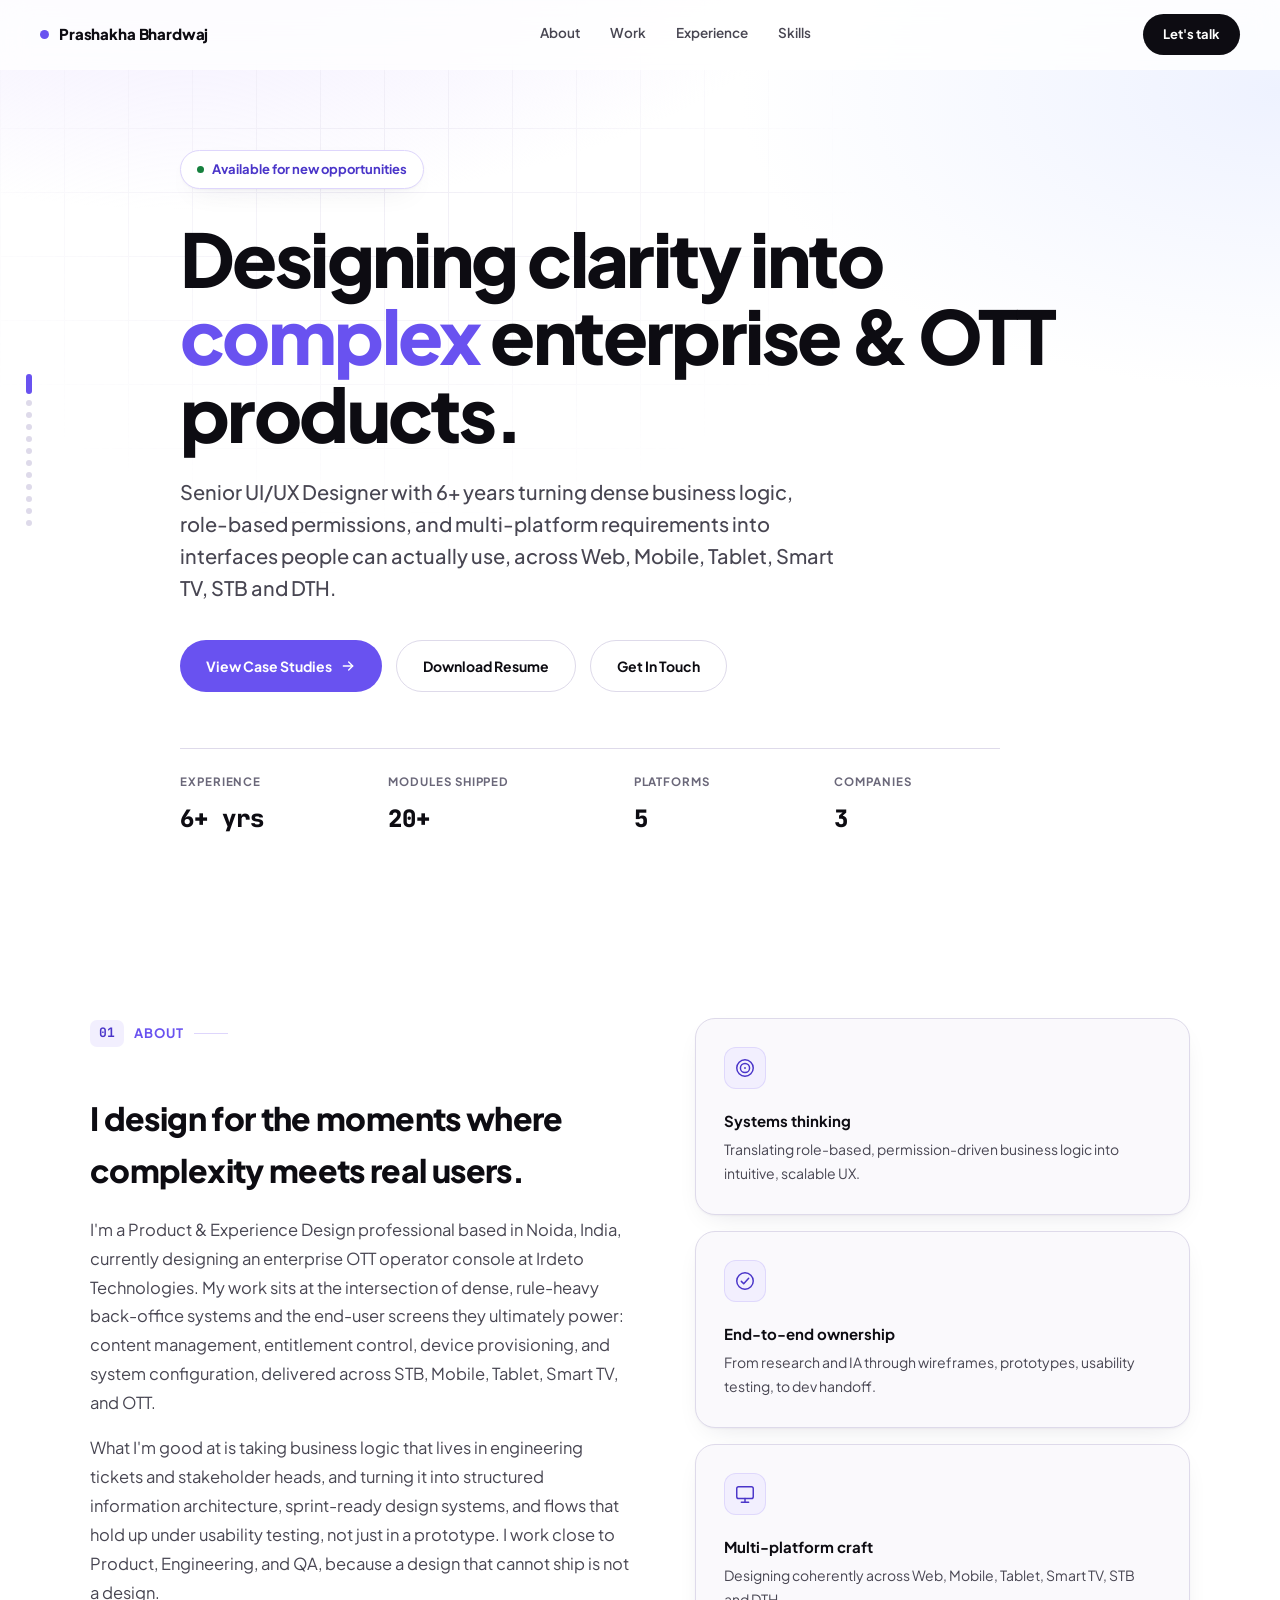
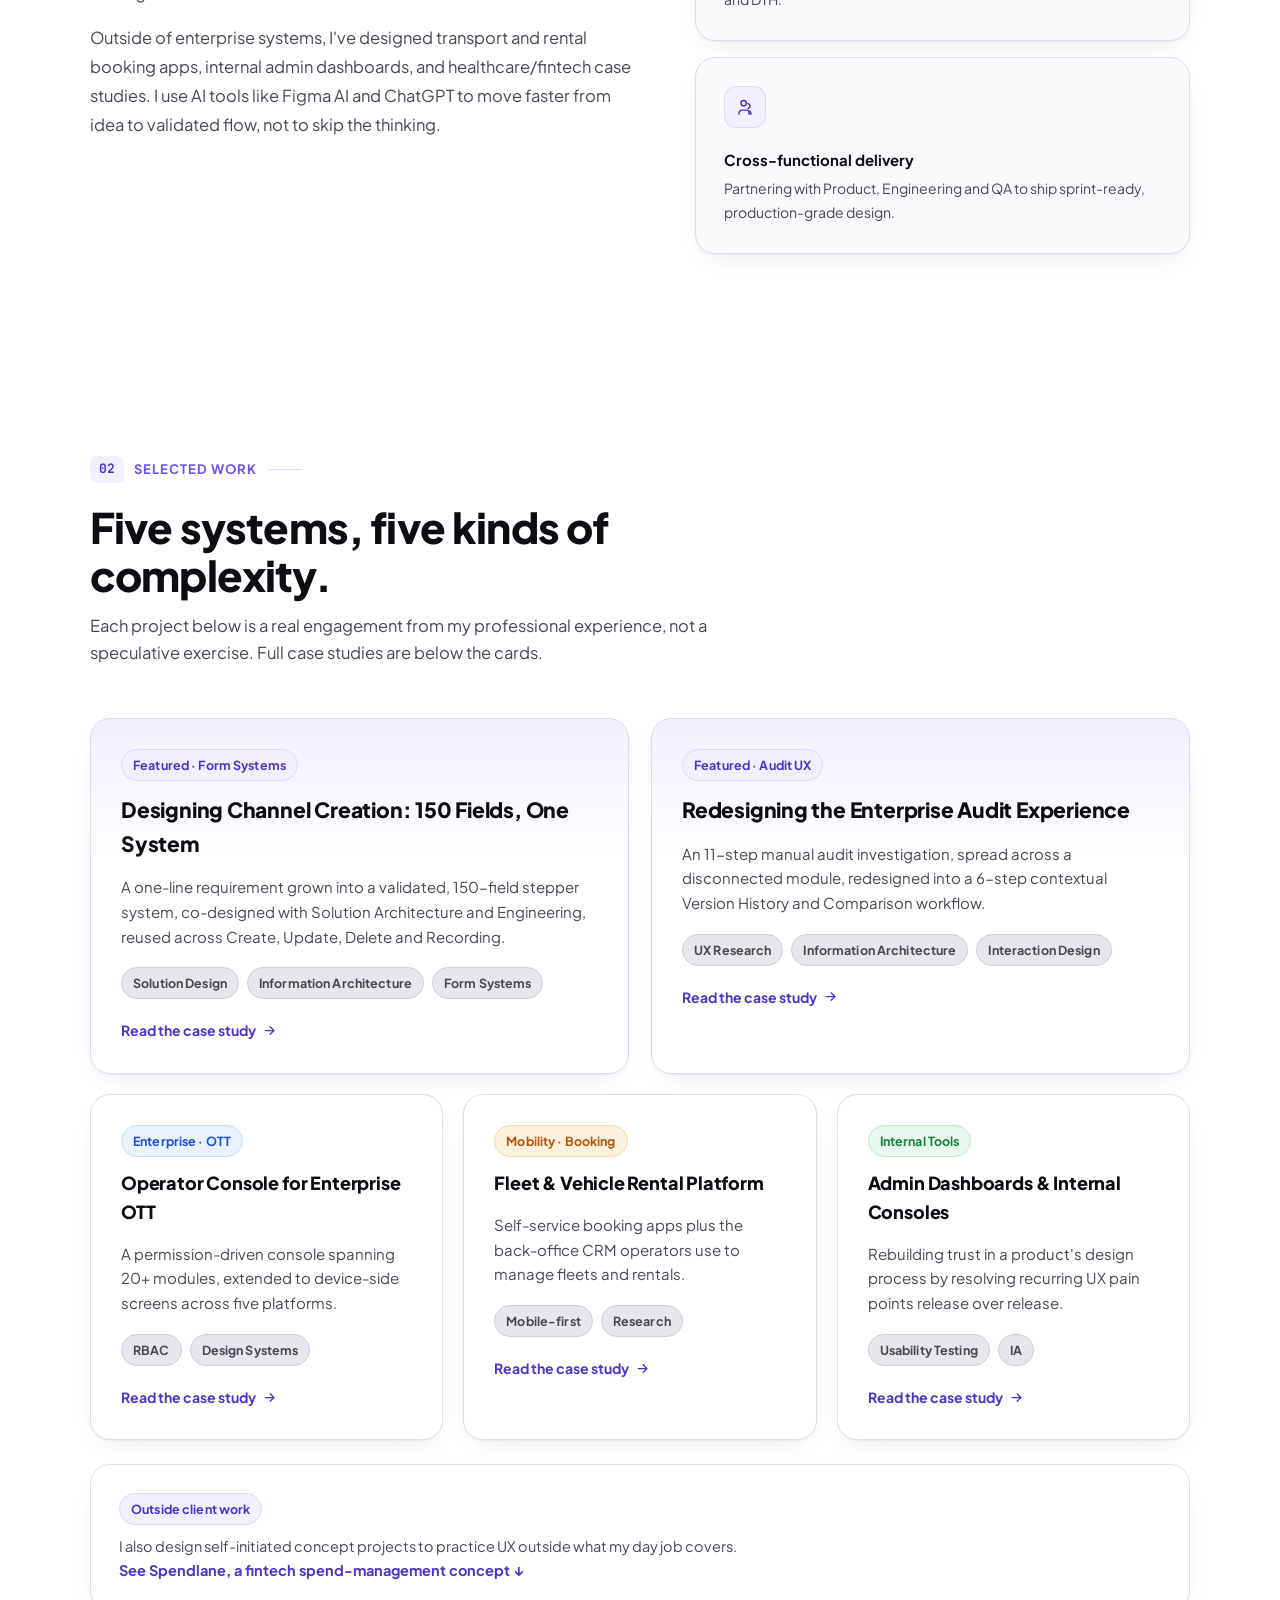
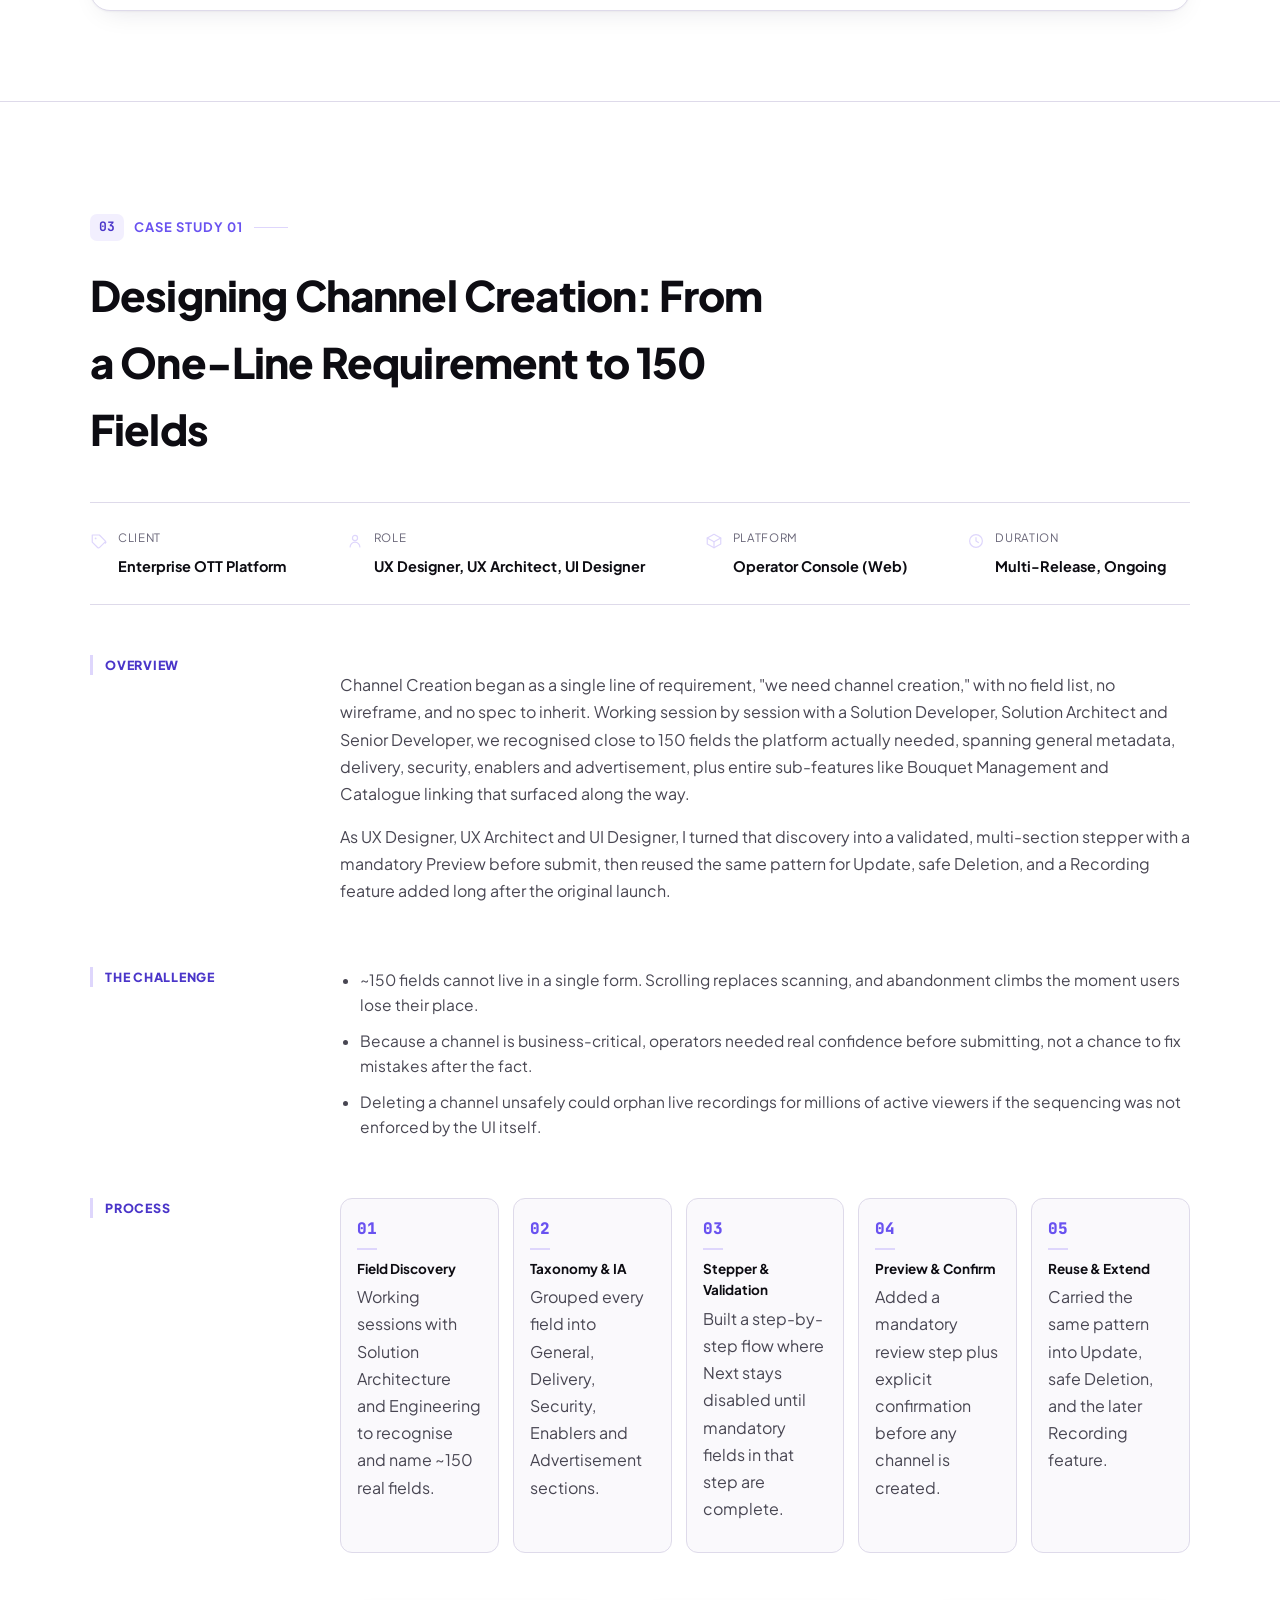
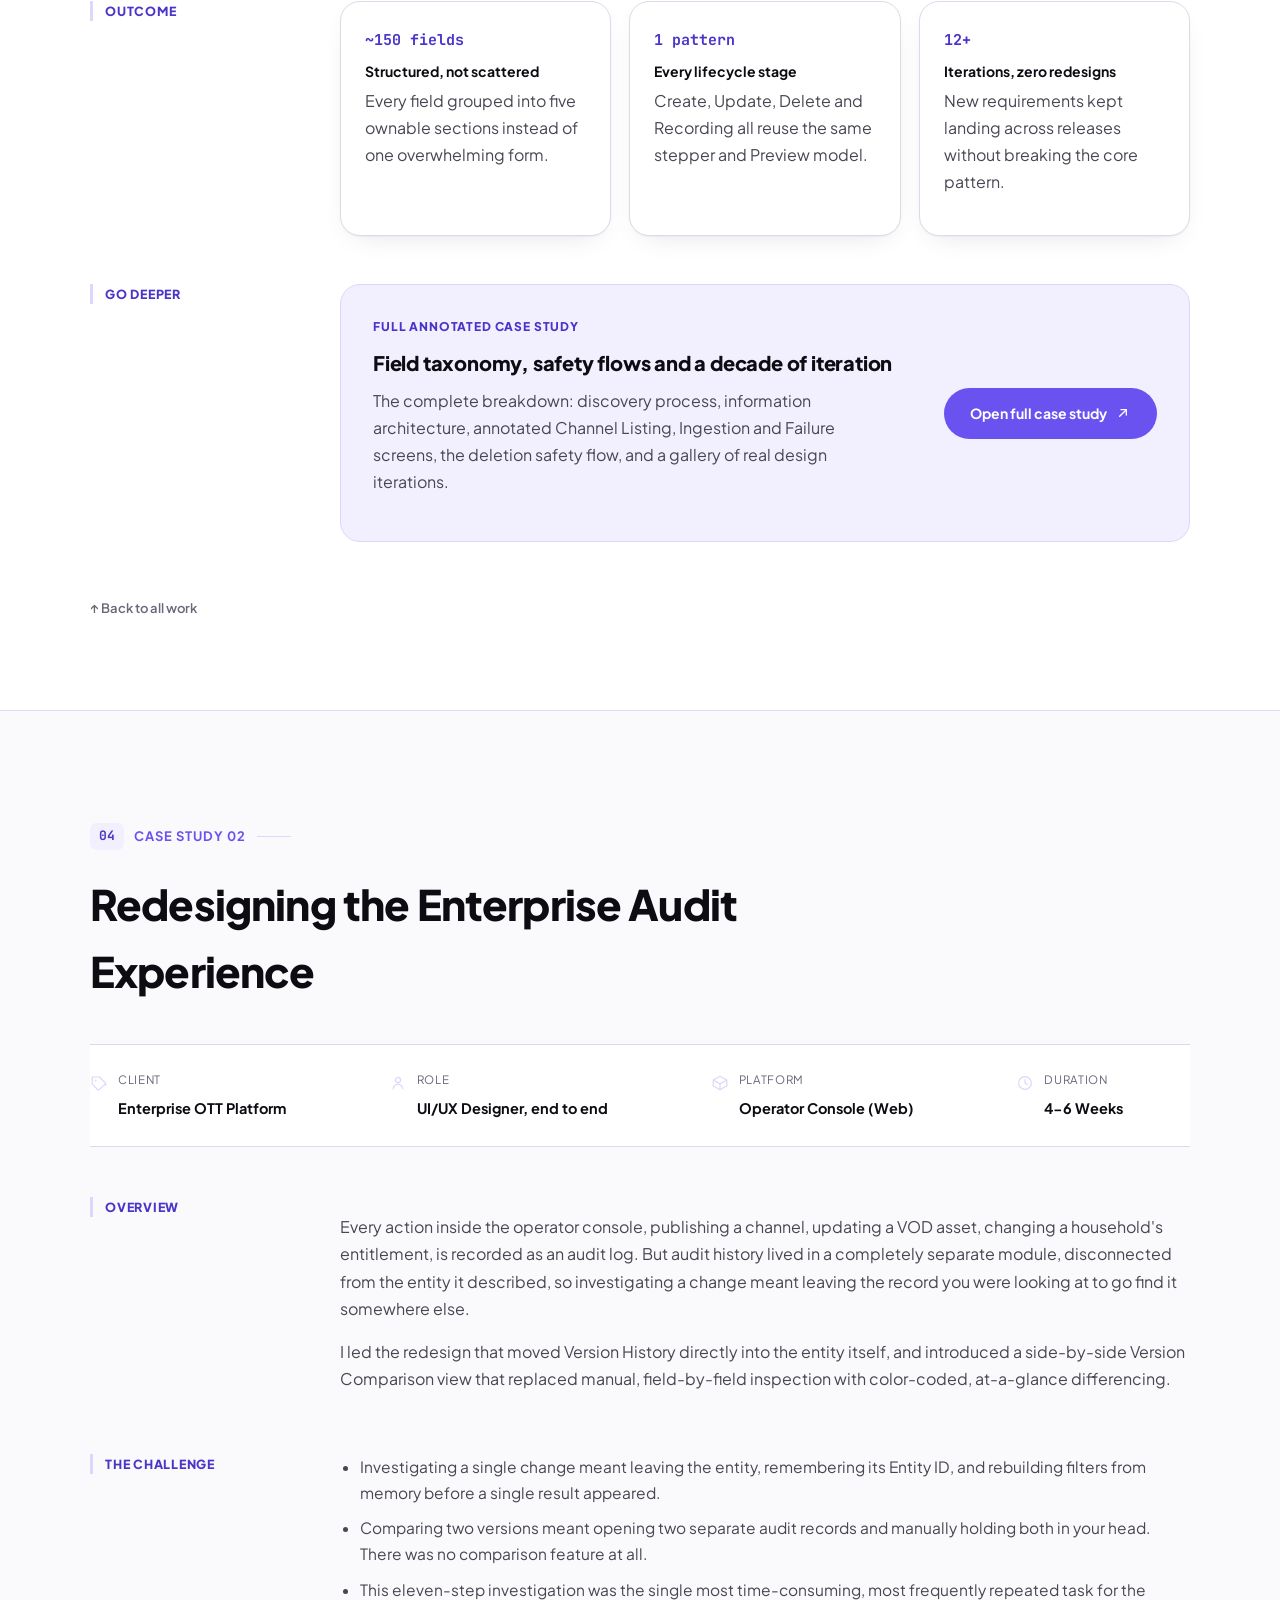
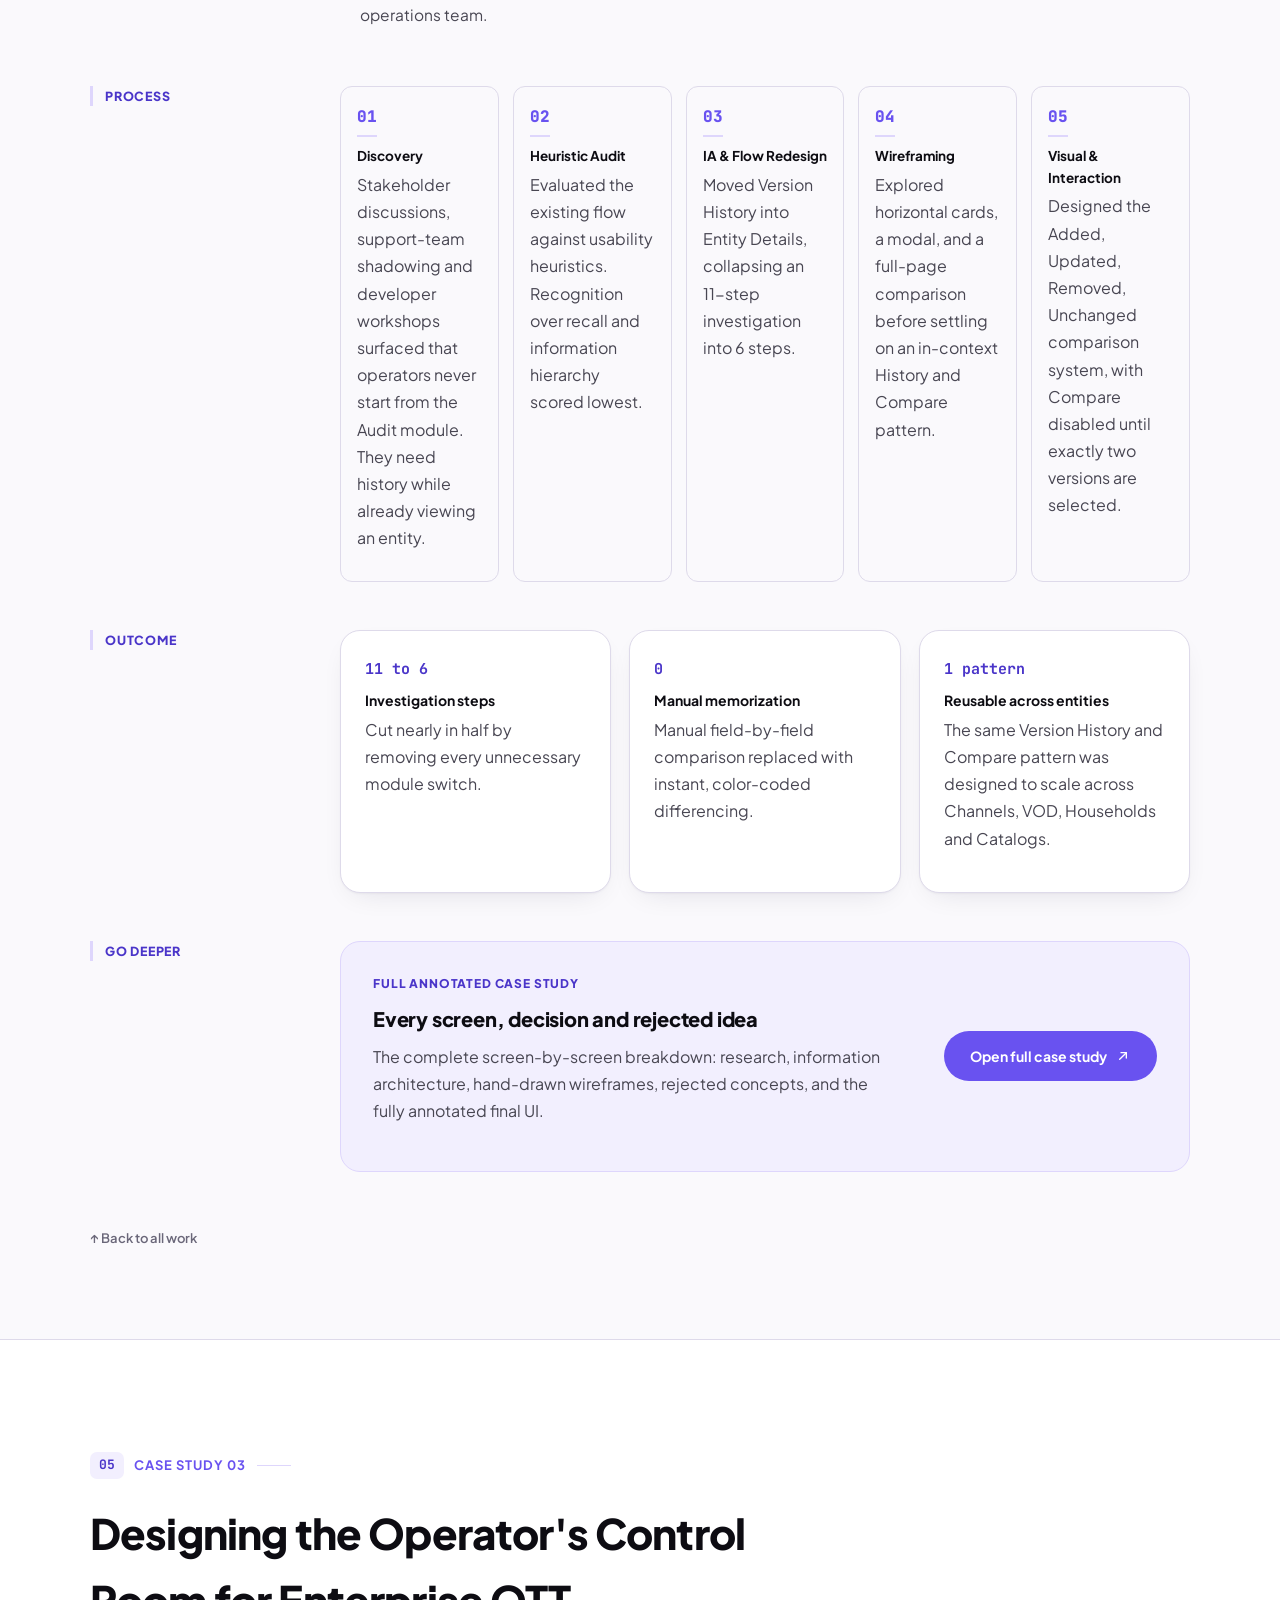
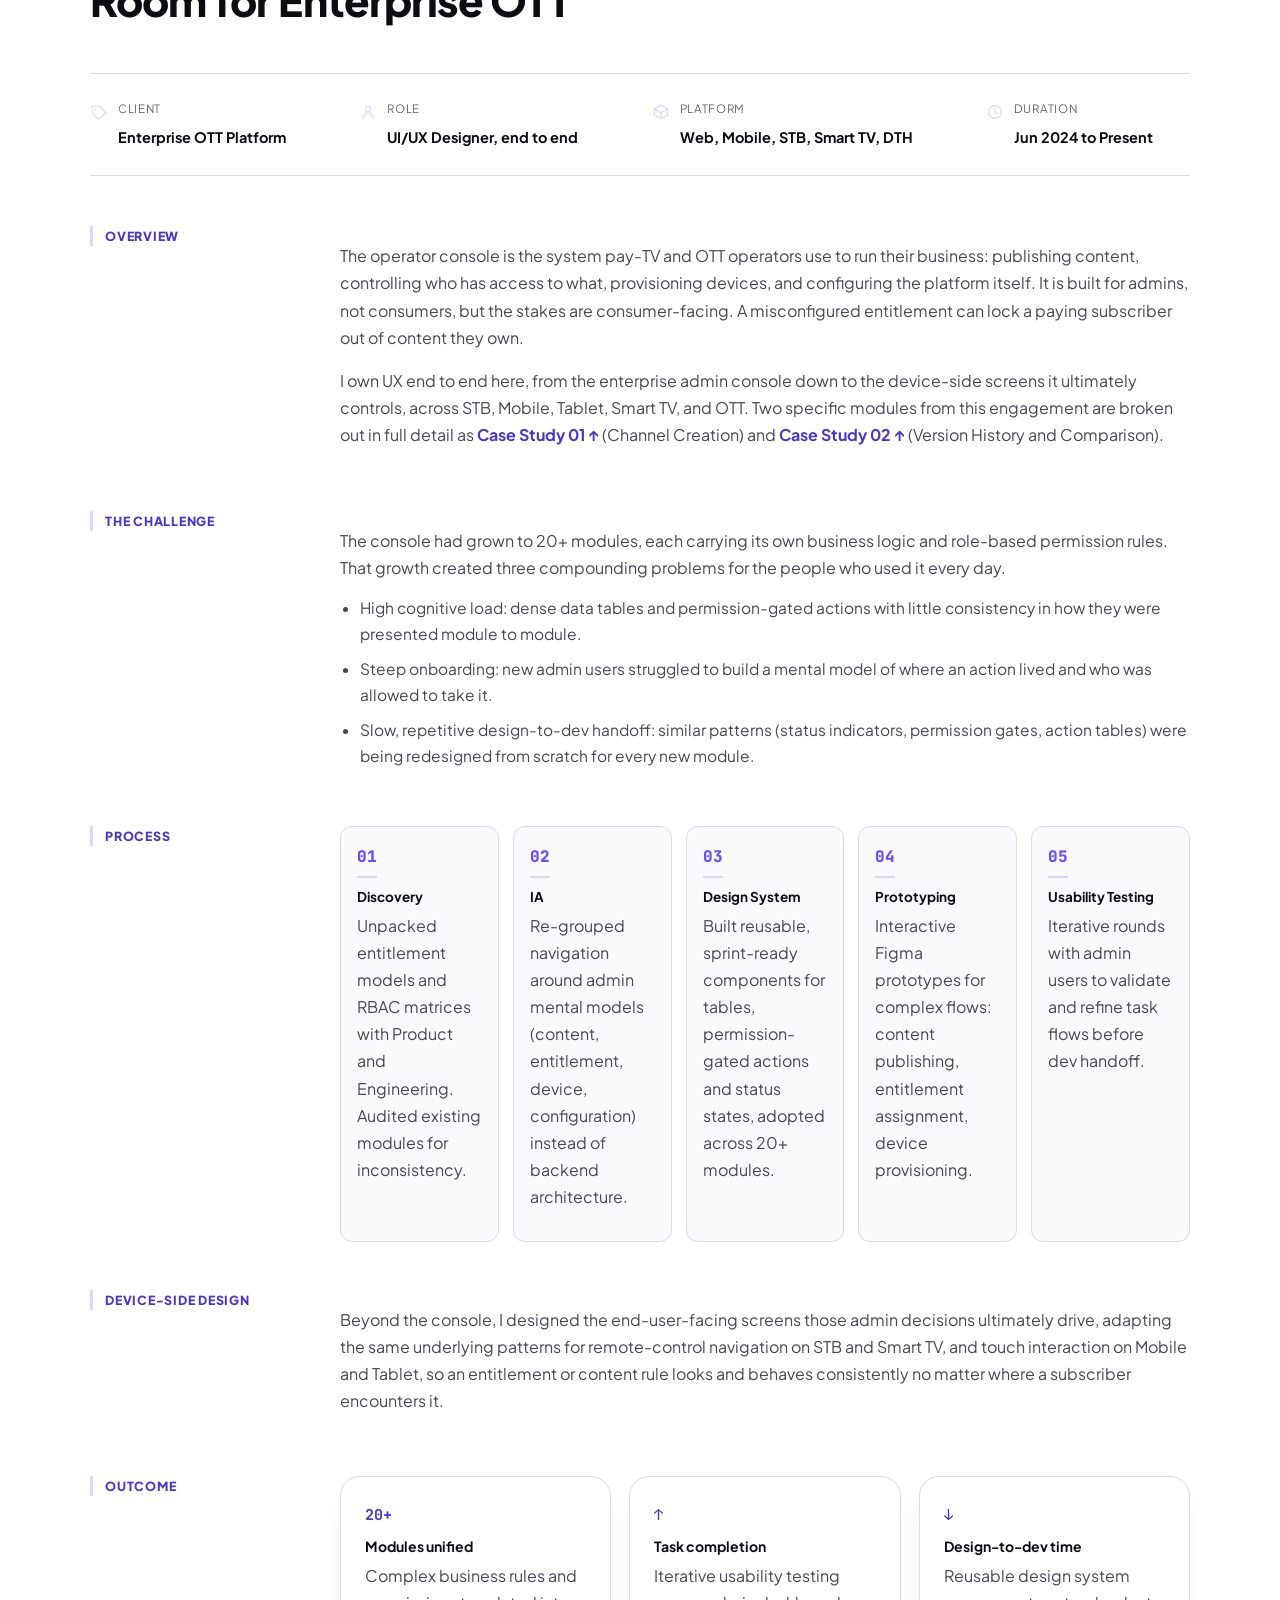
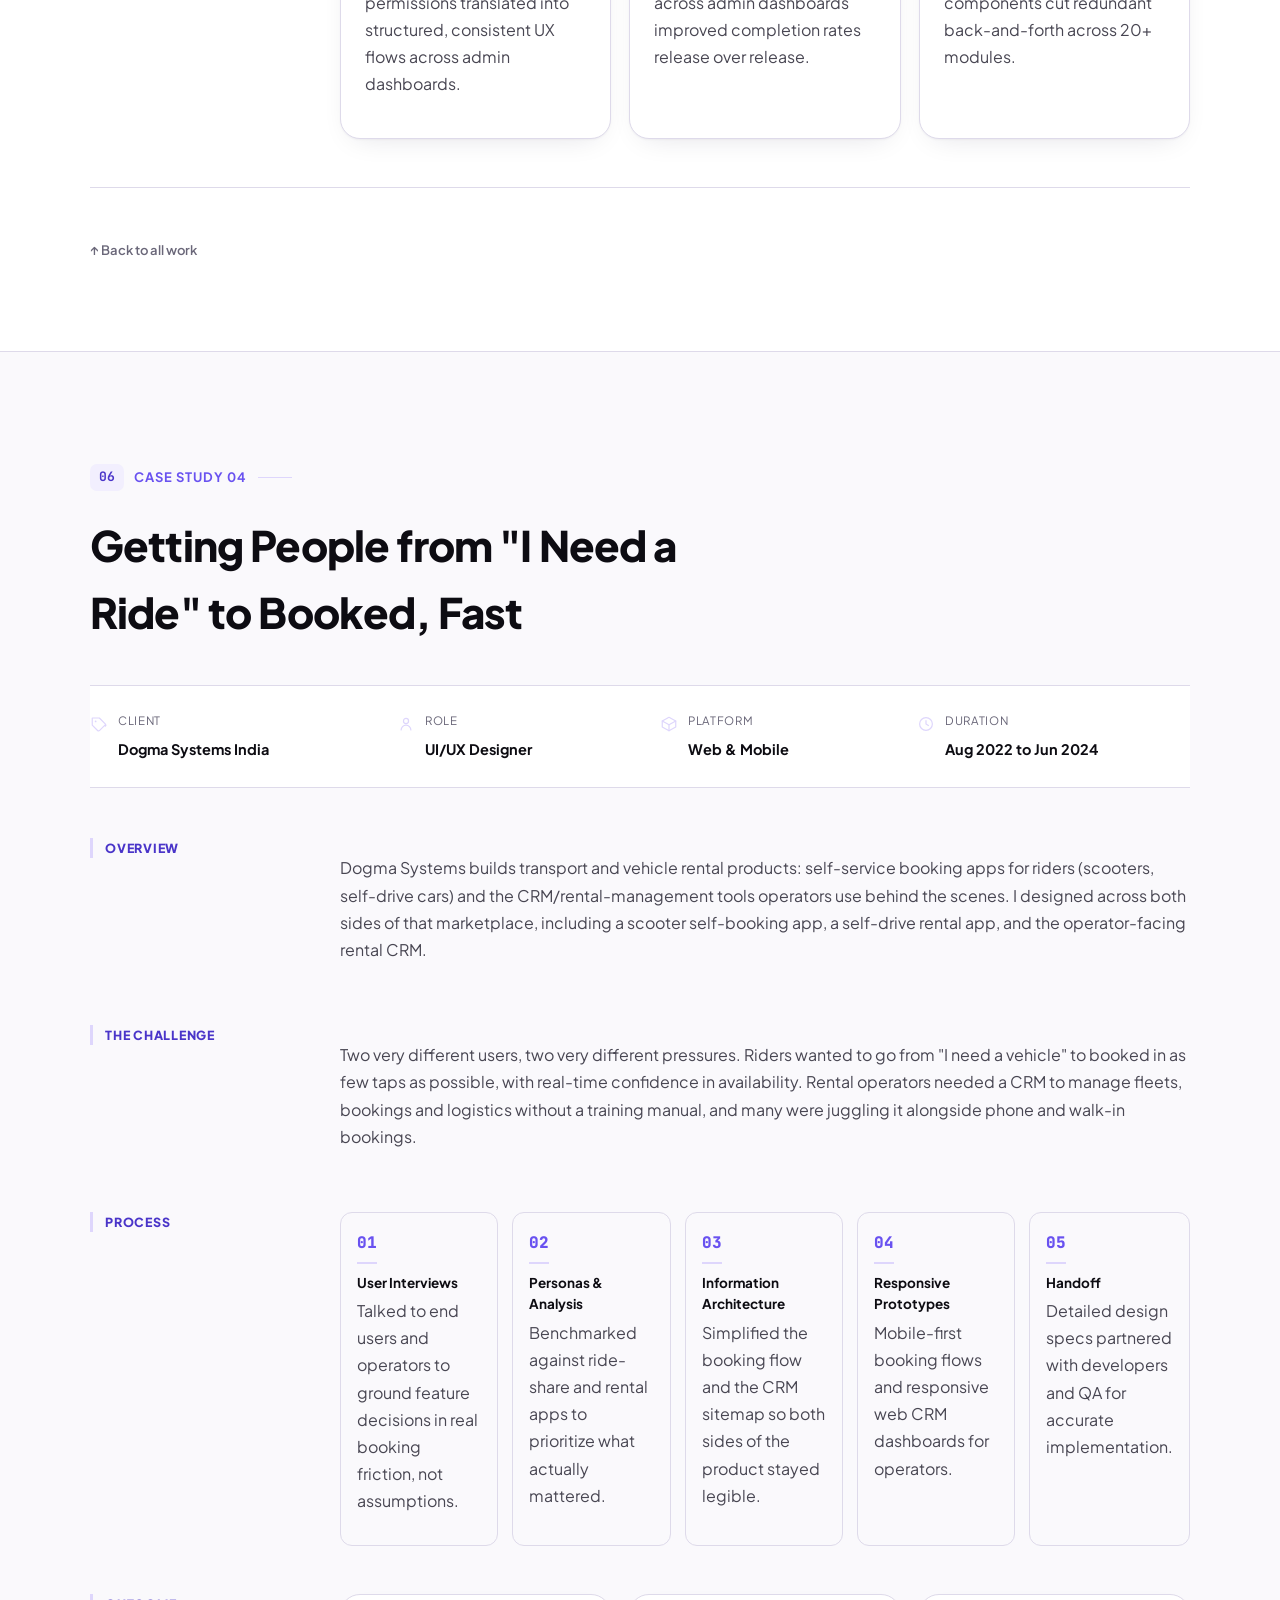
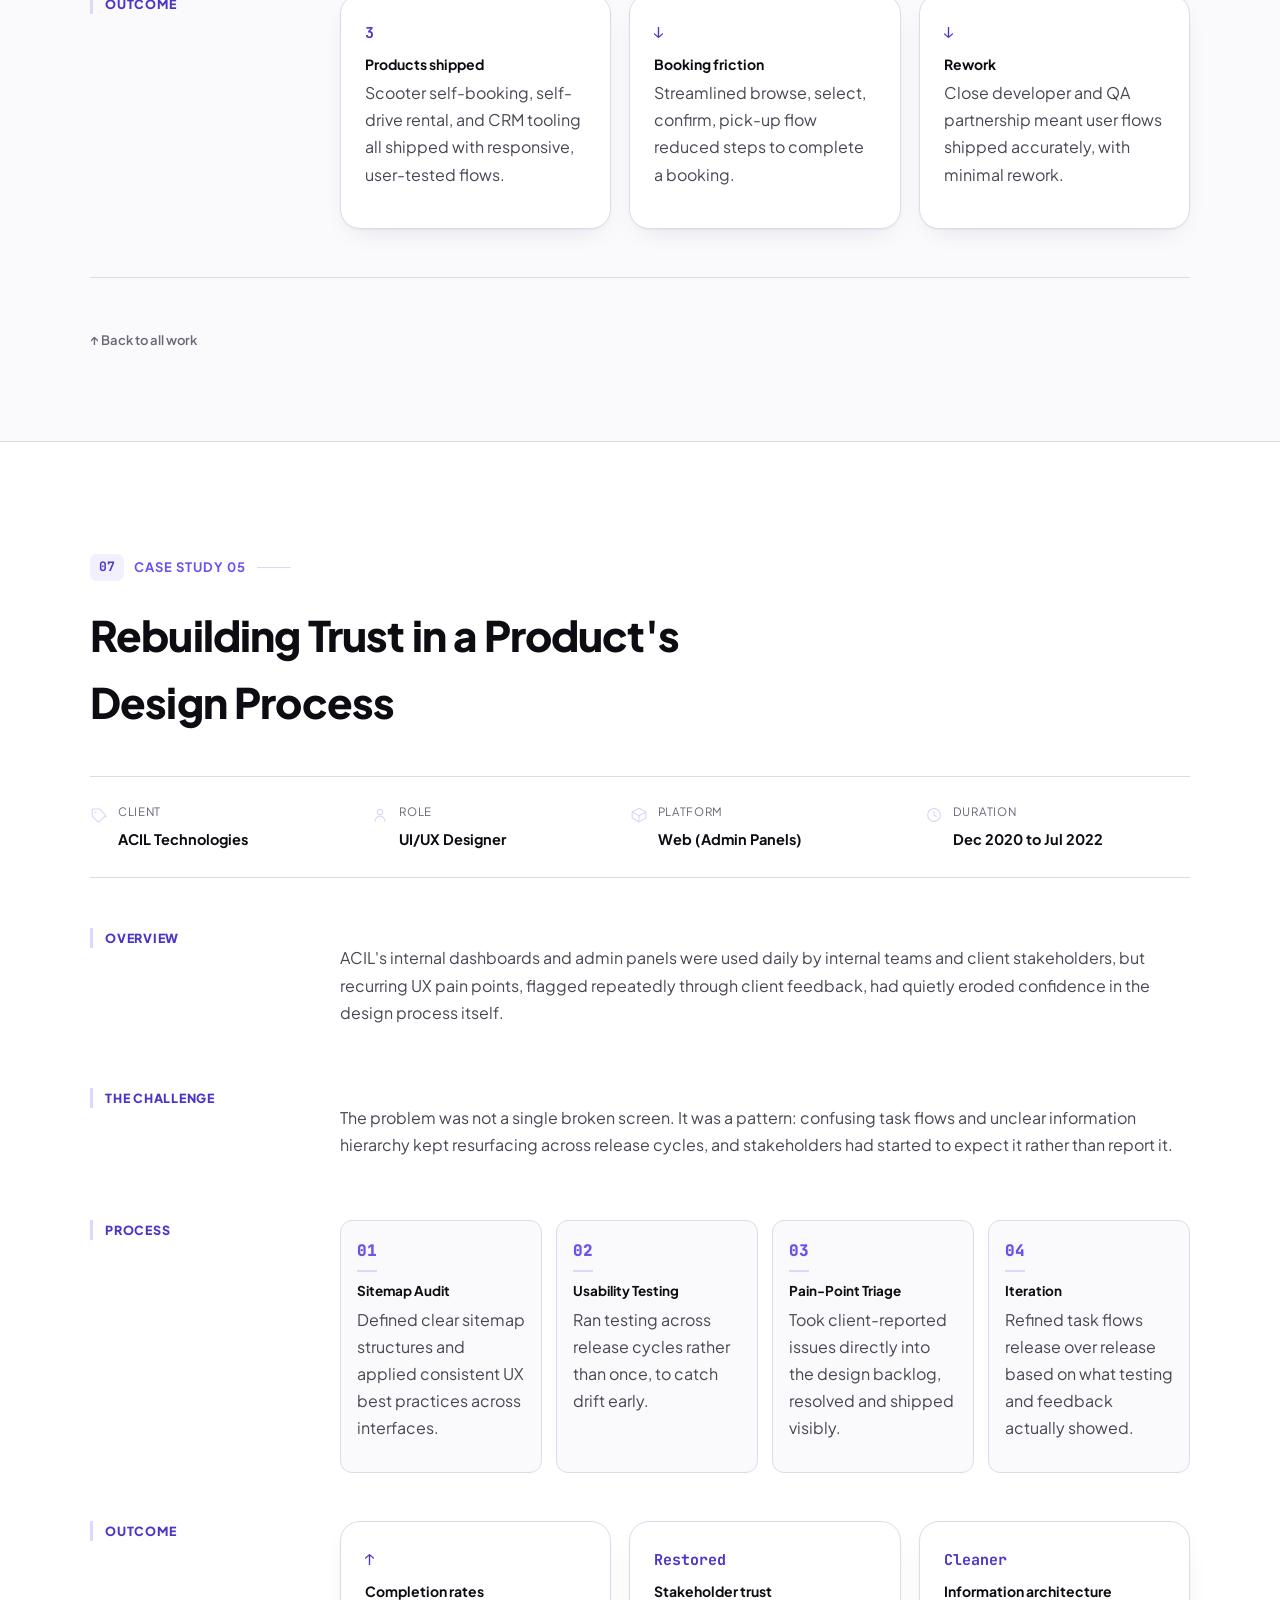
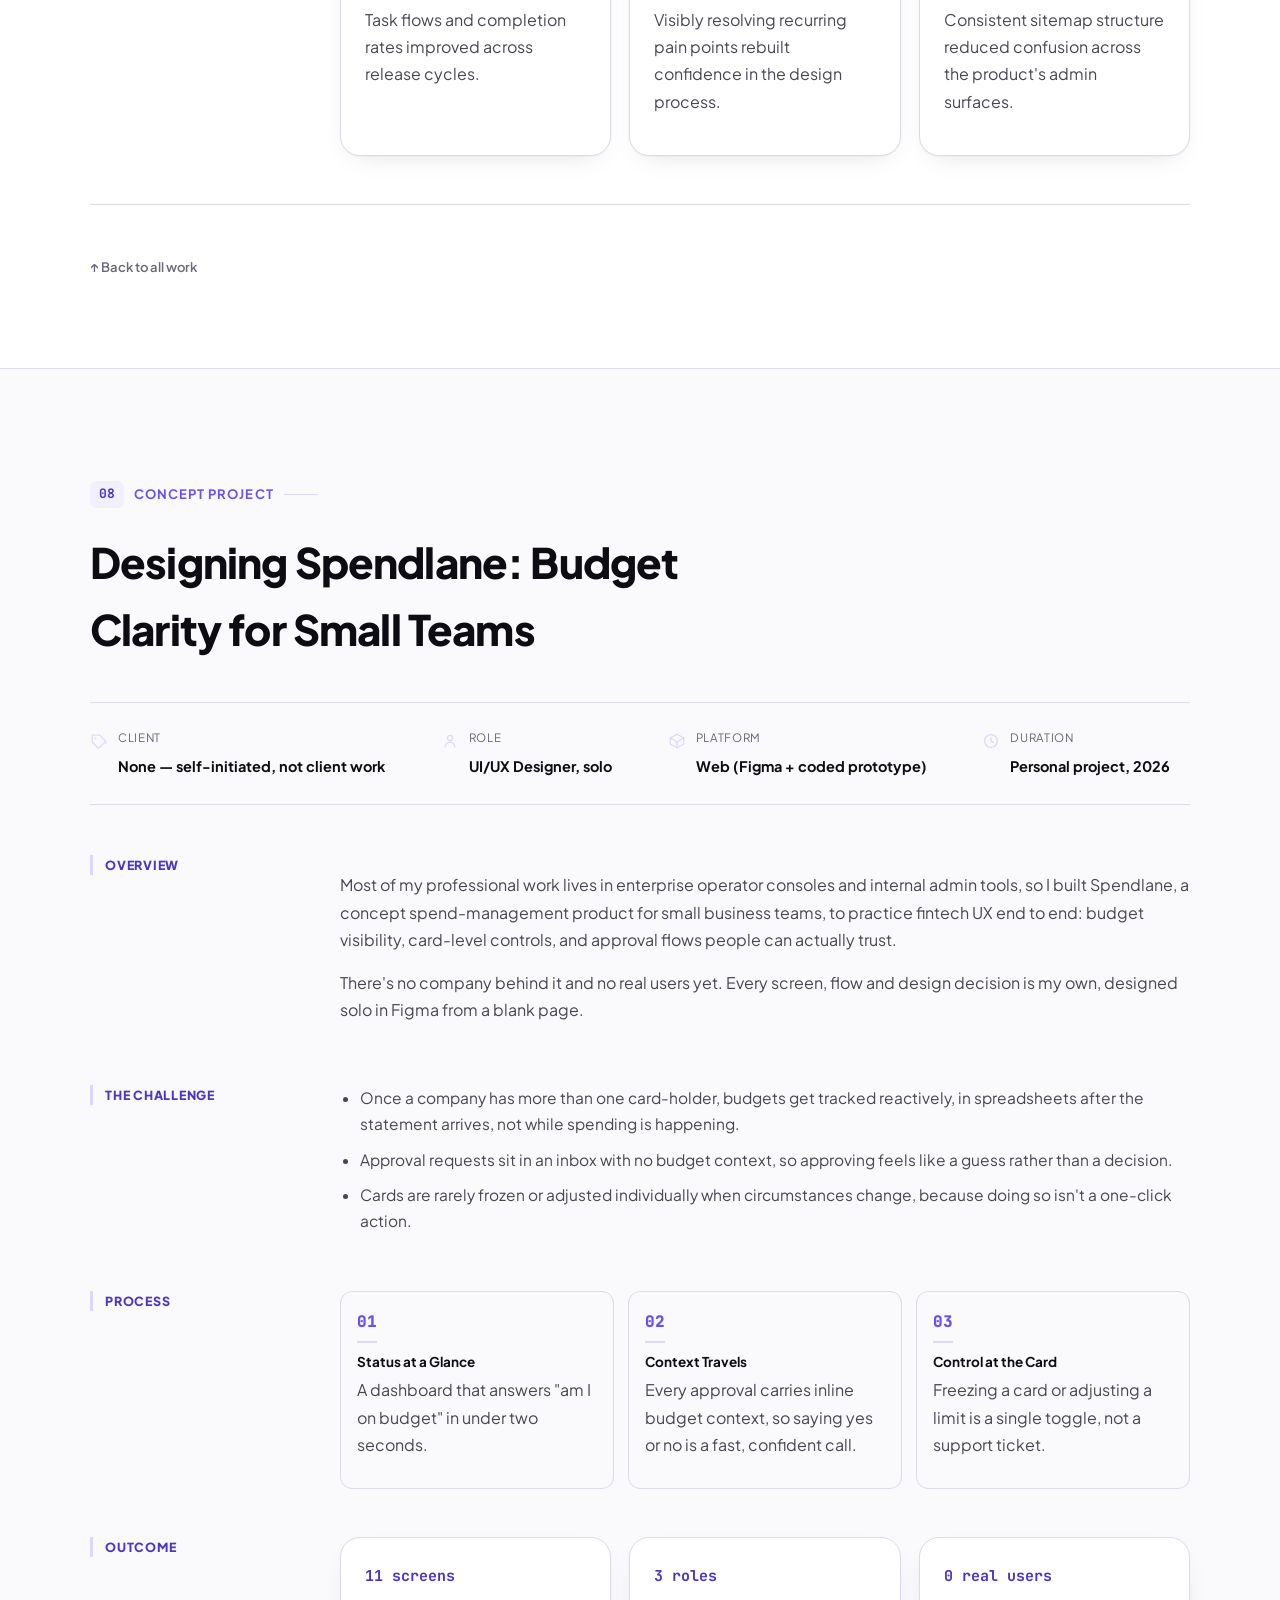
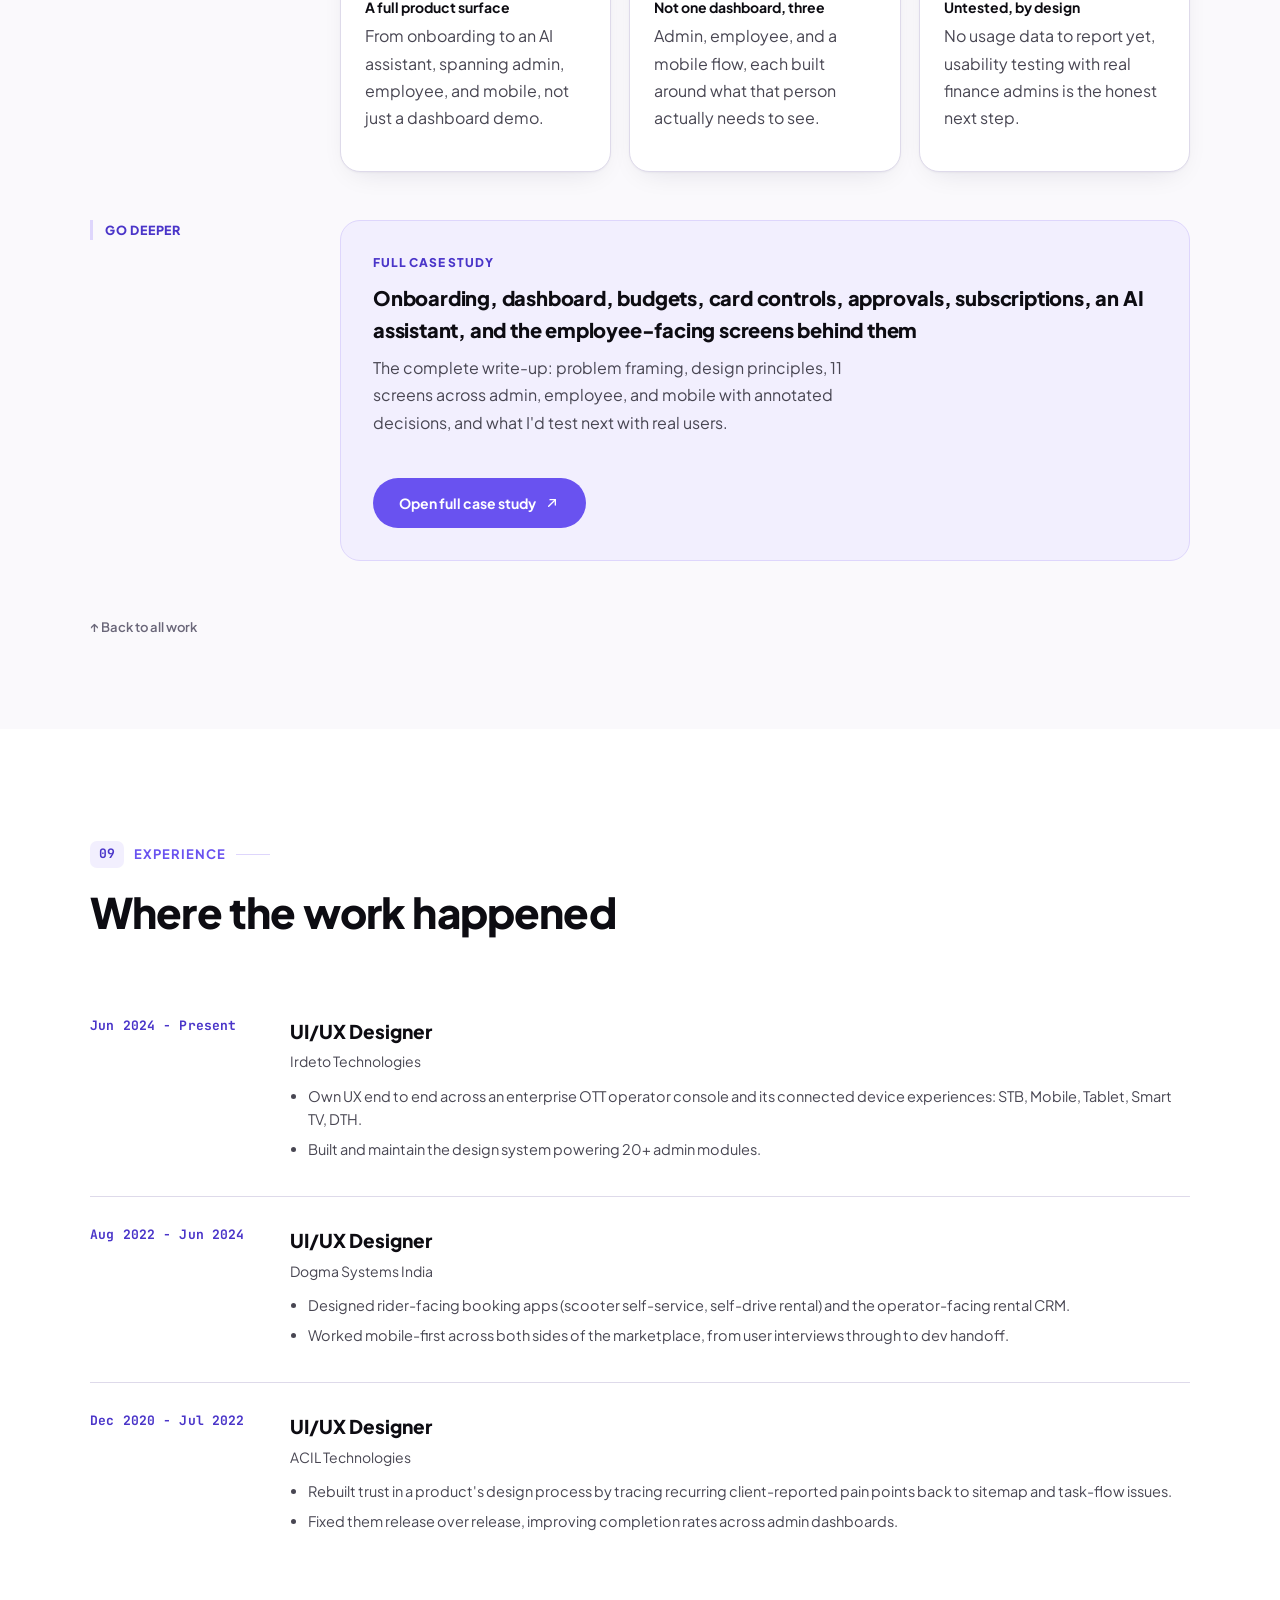
==== commit 8eff207f: "Add files via upload" ====
--- a/index.html
+++ b/index.html
@@ -11,7 +11,7 @@
 <style>
 :root{
   --bg:#ffffff; --bg-soft:#faf9fc;
-  --ink:#0d0c12; --ink-soft:#484652; --ink-faint:#767486;
+  --ink:#0d0c12; --ink-soft:#484652; --ink-faint:#6a6779;
   --line:#dedaea; --line-soft:#e9e6f1;
   --purple:#6952f0; --purple-dark:#4a35c9; --purple-deep:#241a5e;
   --purple-soft:#f2effe; --purple-mid:#ded6fc;
@@ -159,7 +159,10 @@
 .case-block .content ul{padding-left:20px; color:var(--ink-soft); font-size:15.5px; margin:0;}
 .case-block .content li{margin-bottom:10px; line-height:1.65;}
 .process-steps{display:grid; grid-template-columns:repeat(5,1fr); gap:14px;}
+.process-steps-4{grid-template-columns:repeat(4,1fr);}
+.process-steps-3{grid-template-columns:repeat(3,1fr);}
 @media(max-width:900px){.process-steps{grid-template-columns:repeat(2,1fr);}}
+@media(max-width:560px){.process-steps,.process-steps-4,.process-steps-3{grid-template-columns:1fr;}}
 .p-step{background:var(--bg-soft); border:1px solid var(--line); border-radius:12px; padding:16px;}
 .p-step .step-num{font-size:16px; margin-bottom:8px; padding-bottom:6px;}
 .p-step h5{font-size:13.5px; margin:0 0 4px; font-weight:700;}
@@ -239,6 +242,7 @@
   <a href="#case-ott" class="it-dot" data-target="case-ott"></a>
   <a href="#case-fleet" class="it-dot" data-target="case-fleet"></a>
   <a href="#case-admin" class="it-dot" data-target="case-admin"></a>
+  <a href="#case-spendlane" class="it-dot" data-target="case-spendlane"></a>
   <a href="#experience" class="it-dot" data-target="experience"></a>
   <a href="#skills" class="it-dot" data-target="skills"></a>
   <a href="#contact" class="it-dot" data-target="contact"></a>
@@ -327,6 +331,12 @@
         <a href="#case-admin" class="work-link">Read the case study <svg viewBox="0 0 24 24" fill="none" stroke="currentColor" stroke-width="2" stroke-linecap="round" stroke-linejoin="round"><path d="M5 12h14"/><path d="M13 6l6 6-6 6"/></svg></a>
       </div>
     </div>
+    <div class="card reveal" style="margin-top:24px; display:flex; align-items:center; justify-content:space-between; gap:20px; flex-wrap:wrap;">
+      <div>
+        <span class="badge badge-purple" style="margin-bottom:10px;">Outside client work</span>
+        <p style="margin:0; font-size:14.5px; color:var(--ink-soft); max-width:640px;">I also design self-initiated concept projects to practice UX outside what my day job covers. <a href="#case-spendlane" style="color:var(--purple-dark); font-weight:700;">See Spendlane, a fintech spend-management concept &darr;</a></p>
+      </div>
+    </div>
   </div>
 </section>
 
@@ -622,7 +632,7 @@
     <div class="case-block reveal">
       <div class="cb-label">Process</div>
       <div class="content">
-        <div class="process-steps" style="grid-template-columns:repeat(4,1fr);">
+        <div class="process-steps process-steps-4">
           <div class="p-step"><div class="step-num">01</div><h5>Sitemap Audit</h5><p>Defined clear sitemap structures and applied consistent UX best practices across interfaces.</p></div>
           <div class="p-step"><div class="step-num">02</div><h5>Usability Testing</h5><p>Ran testing across release cycles rather than once, to catch drift early.</p></div>
           <div class="p-step"><div class="step-num">03</div><h5>Pain-Point Triage</h5><p>Took client-reported issues directly into the design backlog, resolved and shipped visibly.</p></div>
@@ -645,11 +655,80 @@
   </div>
 </section>
 
+<!-- CONCEPT PROJECT -->
+<section class="case" id="case-spendlane" style="background:var(--bg-soft);">
+  <div class="wrap">
+    <div class="case-head reveal">
+      <div>
+        <div class="kicker"><span class="num">08</span> Concept Project <span class="line"></span></div>
+        <h2>Designing Spendlane: Budget Clarity for Small Teams</h2>
+      </div>
+    </div>
+    <div class="case-facts reveal">
+      <div class="cf-item"><div class="cf-icon"><svg viewBox="0 0 24 24" fill="none" stroke="currentColor" stroke-width="1.6" stroke-linecap="round" stroke-linejoin="round"><path d="M20.6 12.9 12.9 20.6a2 2 0 0 1-2.8 0L3 13.5V4h9.5l8.1 8.1a2 2 0 0 1 0 2.8Z"/><circle cx="7.5" cy="8.5" r="1.2" fill="currentColor" stroke="none"/></svg></div><div><span class="cf-label">Client</span><span class="cf-val">None &mdash; self-initiated, not client work</span></div></div>
+      <div class="cf-item"><div class="cf-icon"><svg viewBox="0 0 24 24" fill="none" stroke="currentColor" stroke-width="1.6" stroke-linecap="round" stroke-linejoin="round"><circle cx="12" cy="8" r="3.4"/><path d="M5.5 20c0-3.6 2.9-6.5 6.5-6.5s6.5 2.9 6.5 6.5"/></svg></div><div><span class="cf-label">Role</span><span class="cf-val">UI/UX Designer, solo</span></div></div>
+      <div class="cf-item"><div class="cf-icon"><svg viewBox="0 0 24 24" fill="none" stroke="currentColor" stroke-width="1.6" stroke-linecap="round" stroke-linejoin="round"><path d="M21 8v8l-9 5-9-5V8l9-5 9 5Z"/><path d="M3 8l9 5 9-5"/><path d="M12 13v8"/></svg></div><div><span class="cf-label">Platform</span><span class="cf-val">Web (Figma + coded prototype)</span></div></div>
+      <div class="cf-item"><div class="cf-icon"><svg viewBox="0 0 24 24" fill="none" stroke="currentColor" stroke-width="1.6" stroke-linecap="round" stroke-linejoin="round"><circle cx="12" cy="12" r="8.5"/><path d="M12 7.5V12l3.2 2"/></svg></div><div><span class="cf-label">Duration</span><span class="cf-val">Personal project, 2026</span></div></div>
+    </div>
+    <div class="case-block reveal">
+      <div class="cb-label">Overview</div>
+      <div class="content">
+        <p>Most of my professional work lives in enterprise operator consoles and internal admin tools, so I built Spendlane, a concept spend-management product for small business teams, to practice fintech UX end to end: budget visibility, card-level controls, and approval flows people can actually trust.</p>
+        <p>There's no company behind it and no real users yet. Every screen, flow and design decision is my own, designed solo in Figma from a blank page.</p>
+      </div>
+    </div>
+    <div class="case-block reveal">
+      <div class="cb-label">The Challenge</div>
+      <div class="content">
+        <ul>
+          <li>Once a company has more than one card-holder, budgets get tracked reactively, in spreadsheets after the statement arrives, not while spending is happening.</li>
+          <li>Approval requests sit in an inbox with no budget context, so approving feels like a guess rather than a decision.</li>
+          <li>Cards are rarely frozen or adjusted individually when circumstances change, because doing so isn't a one-click action.</li>
+        </ul>
+      </div>
+    </div>
+    <div class="case-block reveal">
+      <div class="cb-label">Process</div>
+      <div class="content">
+        <div class="process-steps process-steps-3">
+          <div class="p-step"><div class="step-num">01</div><h5>Status at a Glance</h5><p>A dashboard that answers "am I on budget" in under two seconds.</p></div>
+          <div class="p-step"><div class="step-num">02</div><h5>Context Travels</h5><p>Every approval carries inline budget context, so saying yes or no is a fast, confident call.</p></div>
+          <div class="p-step"><div class="step-num">03</div><h5>Control at the Card</h5><p>Freezing a card or adjusting a limit is a single toggle, not a support ticket.</p></div>
+        </div>
+      </div>
+    </div>
+    <div class="case-block reveal">
+      <div class="cb-label">Outcome</div>
+      <div class="content">
+        <div class="metric-grid">
+          <div class="metric-card"><b>11 screens</b><div style="font-size:14px;font-weight:700;margin-bottom:4px;">A full product surface</div><p>From onboarding to an AI assistant, spanning admin, employee, and mobile, not just a dashboard demo.</p></div>
+          <div class="metric-card"><b>3 roles</b><div style="font-size:14px;font-weight:700;margin-bottom:4px;">Not one dashboard, three</div><p>Admin, employee, and a mobile flow, each built around what that person actually needs to see.</p></div>
+          <div class="metric-card"><b>0 real users</b><div style="font-size:14px;font-weight:700;margin-bottom:4px;">Untested, by design</div><p>No usage data to report yet, usability testing with real finance admins is the honest next step.</p></div>
+        </div>
+      </div>
+    </div>
+    <div class="case-block reveal">
+      <div class="cb-label">Go Deeper</div>
+      <div class="content">
+        <div class="deep-dive">
+          <div>
+            <div class="dd-kicker">Full Case Study</div>
+            <h4>Onboarding, dashboard, budgets, card controls, approvals, subscriptions, an AI assistant, and the employee-facing screens behind them</h4>
+            <p>The complete write-up: problem framing, design principles, 11 screens across admin, employee, and mobile with annotated decisions, and what I'd test next with real users.</p>
+          </div>
+          <a href="Designing-Spendlane-Case-Study.html" target="_blank" rel="noopener" class="btn btn-purple">Open full case study <svg viewBox="0 0 24 24" fill="none" stroke="currentColor" stroke-width="2" stroke-linecap="round" stroke-linejoin="round"><path d="M7 17 17 7"/><path d="M9 7h8v8"/></svg></a>
+          </div>
+      </div>
+    </div>
+    <a href="#work" class="back-top">&uarr; Back to all work</a>
+  </div>
+</section>
+
 <!-- EXPERIENCE -->
 <section id="experience">
   <div class="wrap">
     <div class="section-head reveal">
-      <div class="kicker"><span class="num">08</span> Experience <span class="line"></span></div>
+      <div class="kicker"><span class="num">09</span> Experience <span class="line"></span></div>
       <h2>Where the work happened</h2>
     </div>
     <div class="exp-list">
@@ -694,7 +773,7 @@
 <section id="skills" style="background:var(--bg-soft);">
   <div class="wrap">
     <div class="section-head reveal">
-      <div class="kicker"><span class="num">09</span> Skills <span class="line"></span></div>
+      <div class="kicker"><span class="num">10</span> Skills <span class="line"></span></div>
       <h2>Tools of the trade</h2>
     </div>
     <div class="grid-5">
@@ -735,7 +814,7 @@
 <!-- CONTACT / FOOTER -->
 <footer id="contact">
   <div class="wrap contact-inner">
-    <div class="kicker"><span class="num">10</span> Contact <span class="line"></span></div>
+    <div class="kicker"><span class="num">11</span> Contact <span class="line"></span></div>
     <h2>Let's build something worth using</h2>
     <p>Open to UI/UX roles and collaborations. The fastest way to reach me is email.</p>
     <div class="contact-actions">
@@ -764,7 +843,7 @@
 </footer>
 
 <script>
-const secIds = ["hero","about","work","case-channel","case-audit","case-ott","case-fleet","case-admin","experience","skills","contact"];
+const secIds = ["hero","about","work","case-channel","case-audit","case-ott","case-fleet","case-admin","case-spendlane","experience","skills","contact"];
 const sections = secIds.map(id => document.getElementById(id)).filter(Boolean);
 const dots = document.querySelectorAll('.it-dot');
 const navLinks = document.querySelectorAll('#topnav .nav-links a');
@@ -774,7 +853,7 @@
 
 const navMap = {
   "about":"about",
-  "work":"work","case-channel":"work","case-audit":"work","case-ott":"work","case-fleet":"work","case-admin":"work",
+  "work":"work","case-channel":"work","case-audit":"work","case-ott":"work","case-fleet":"work","case-admin":"work","case-spendlane":"work",
   "experience":"experience",
   "skills":"skills"
 };
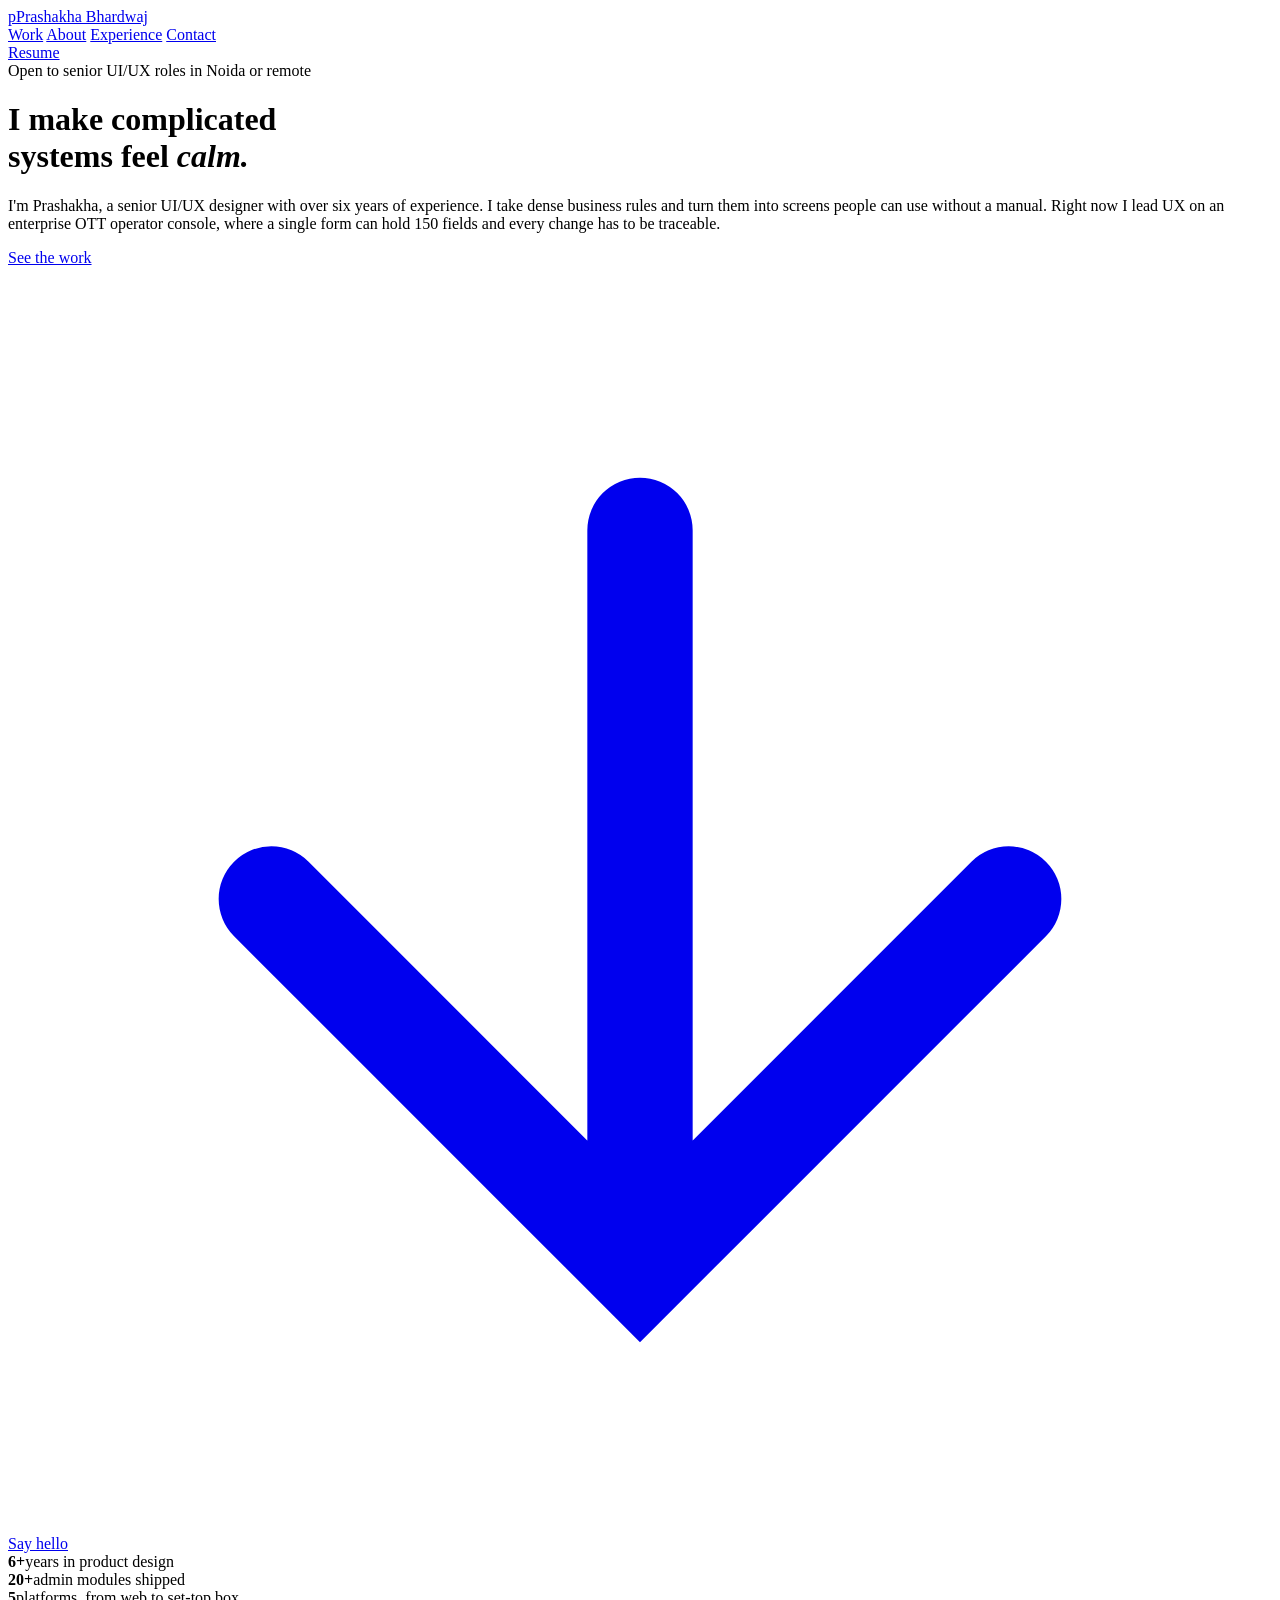
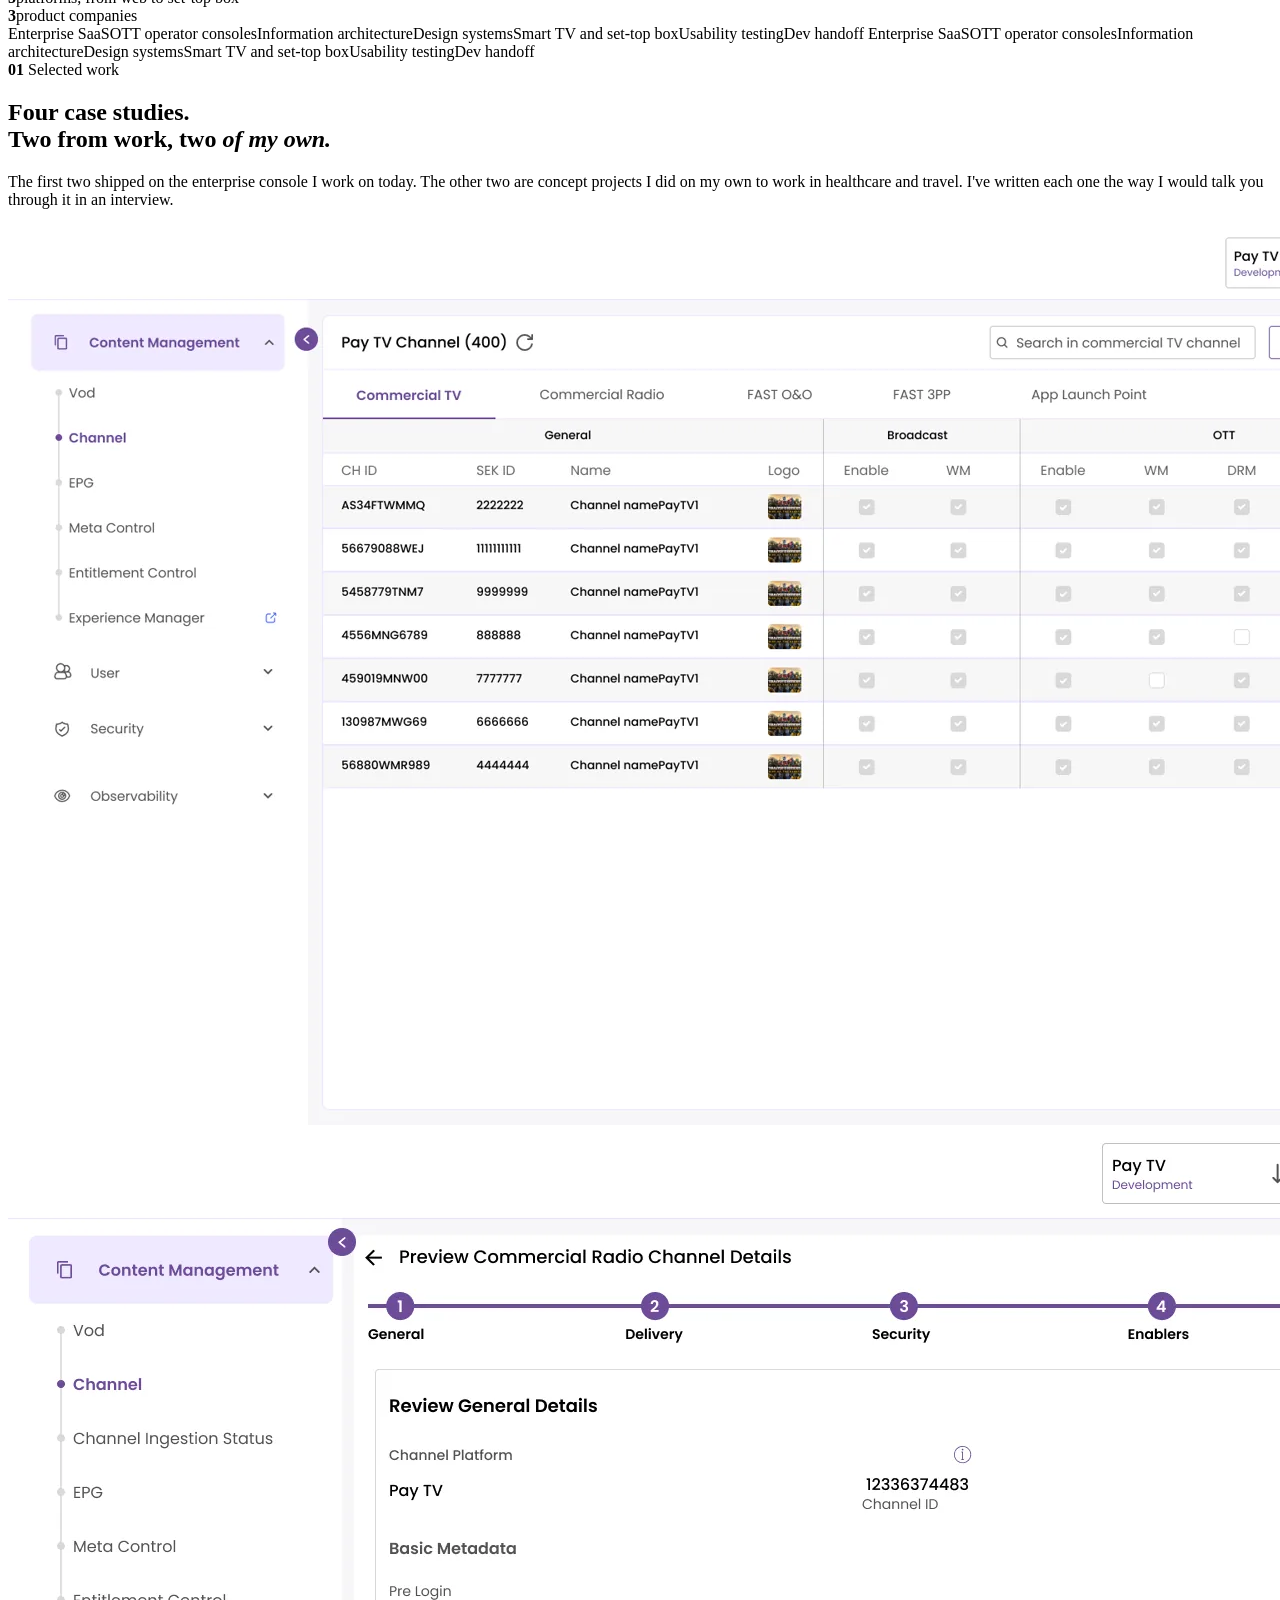
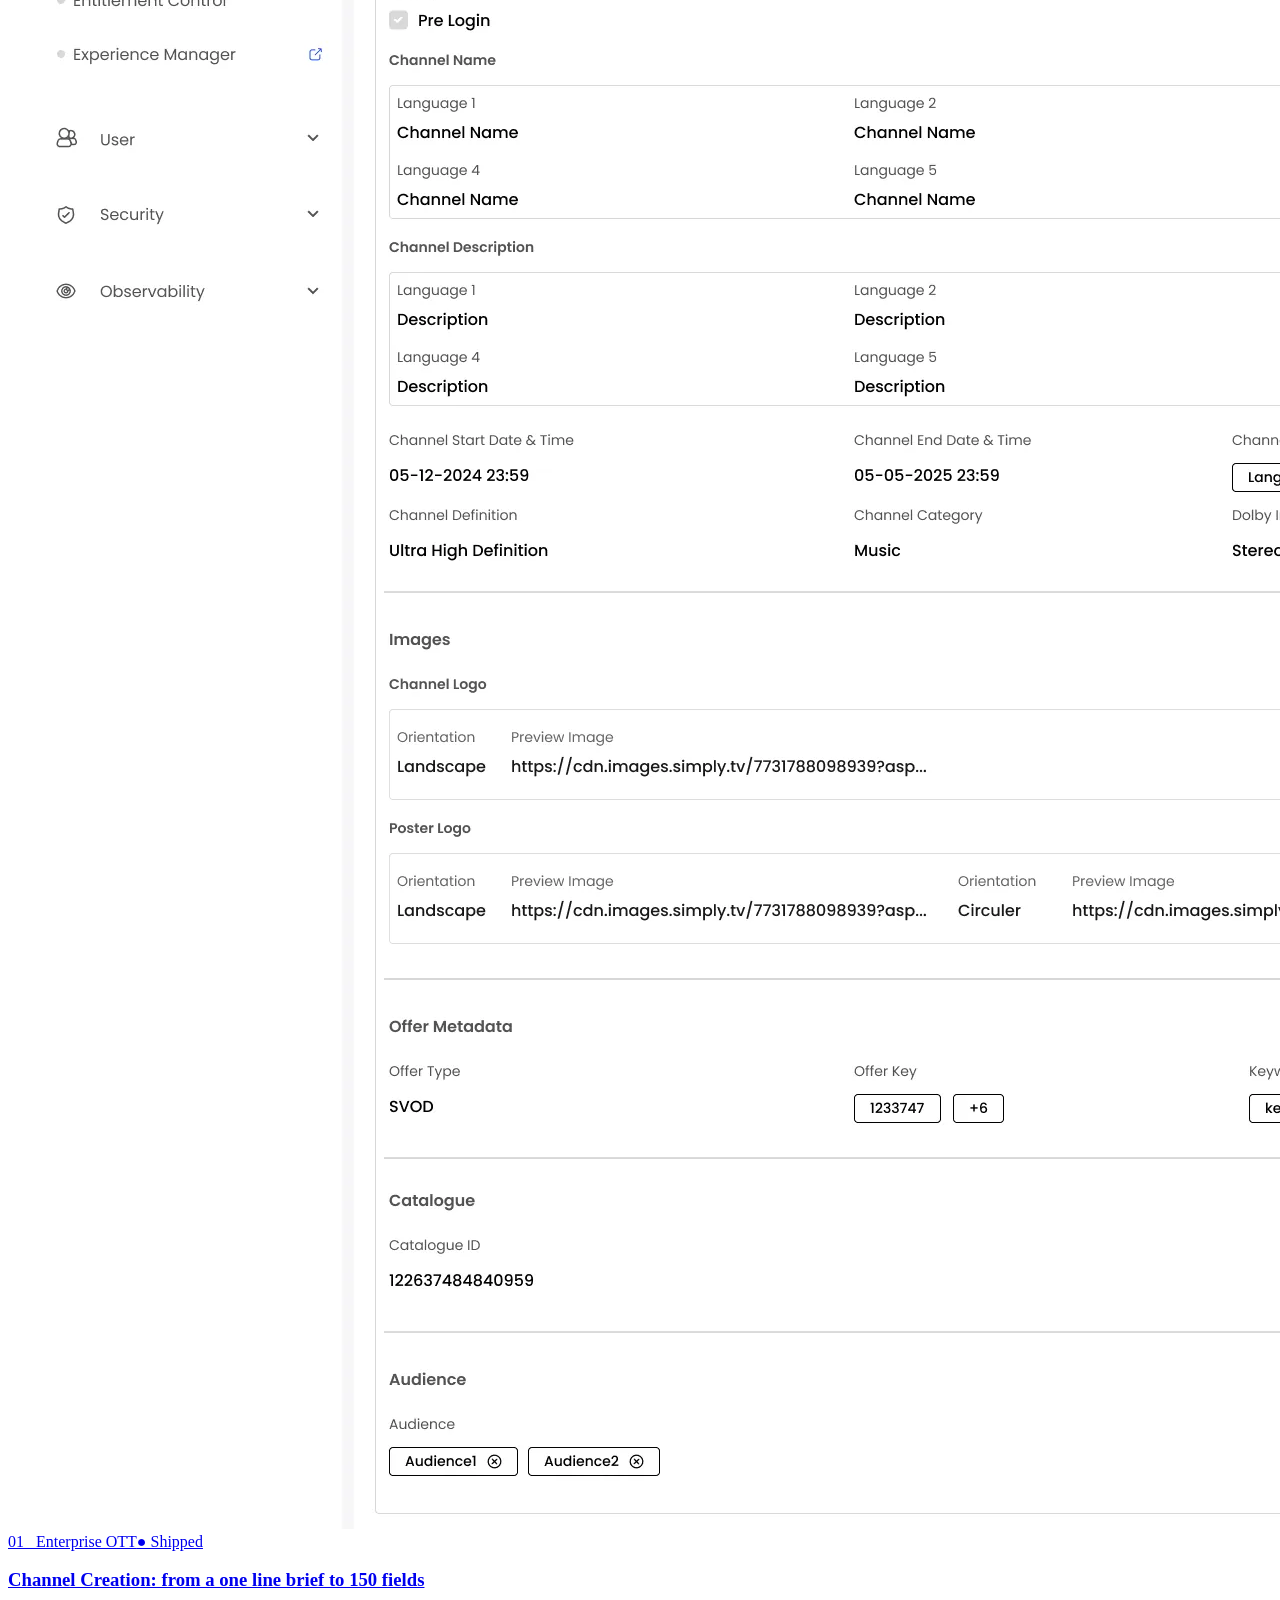
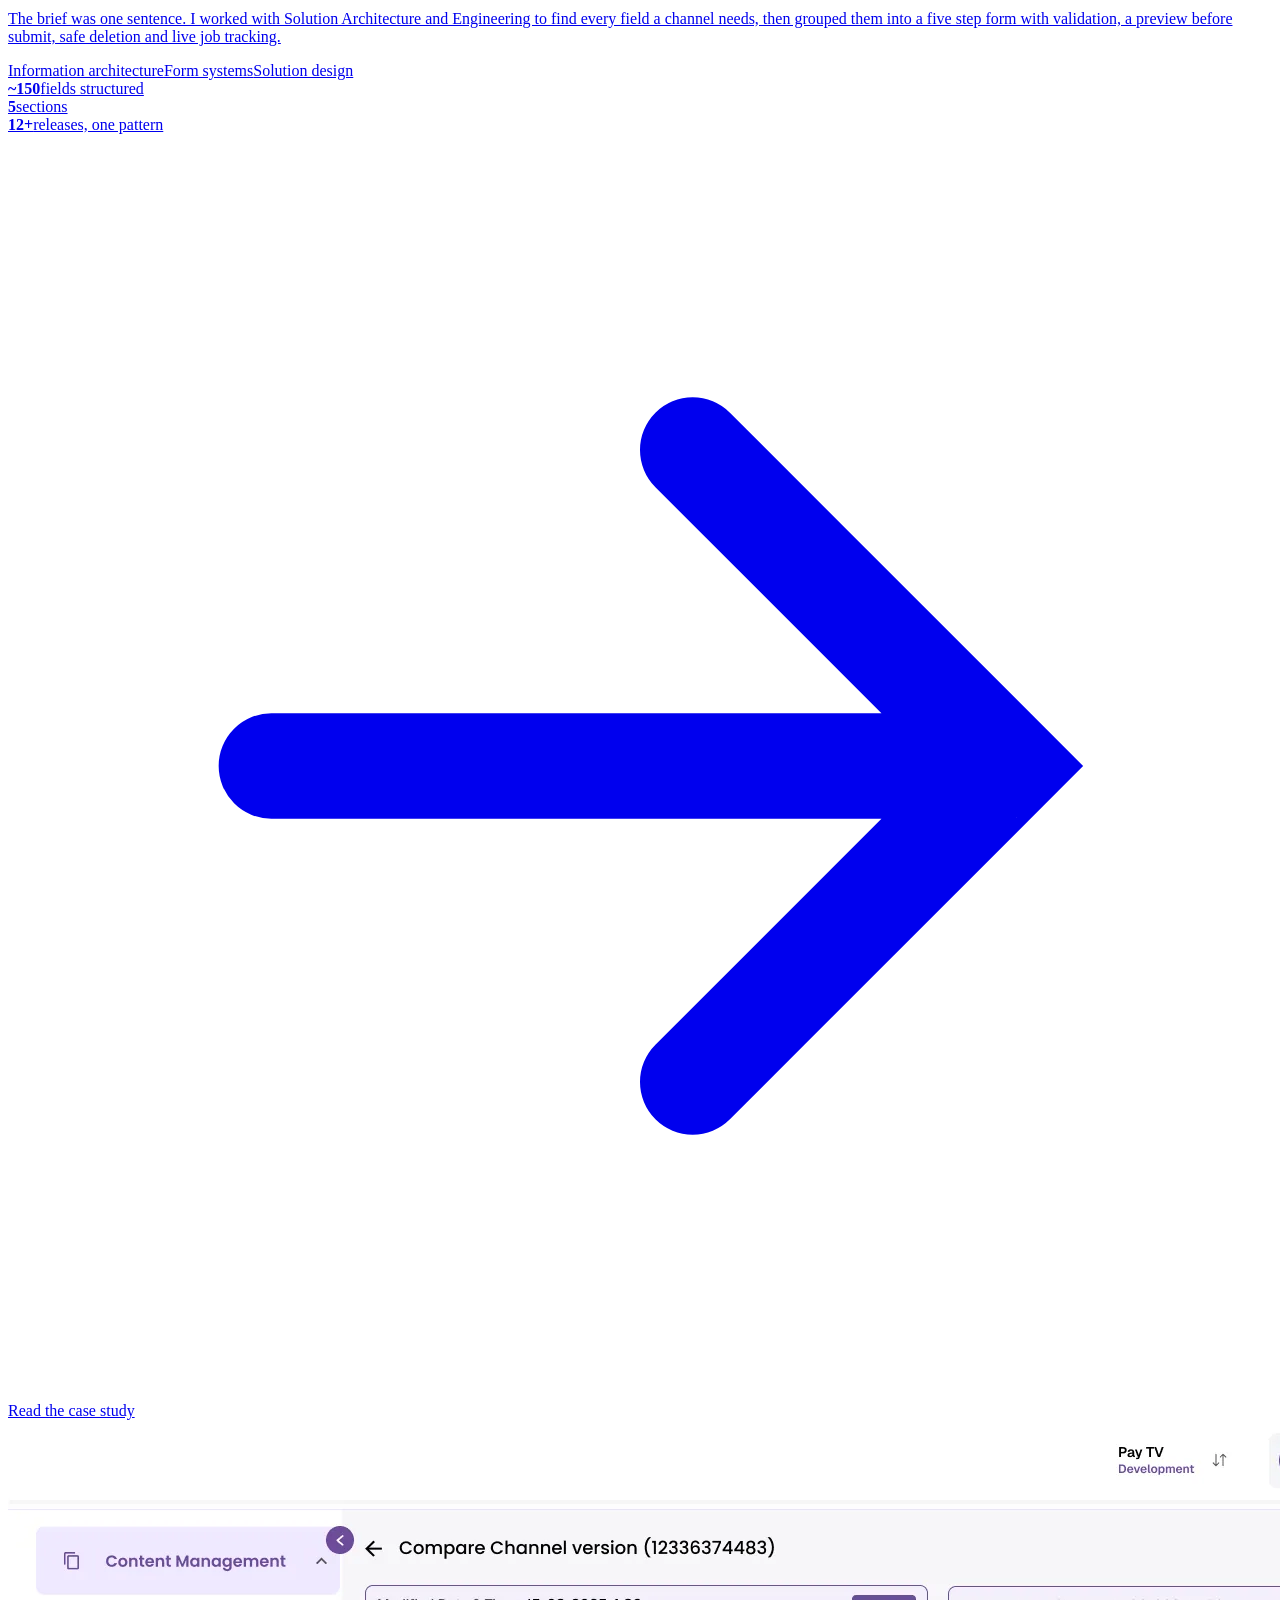
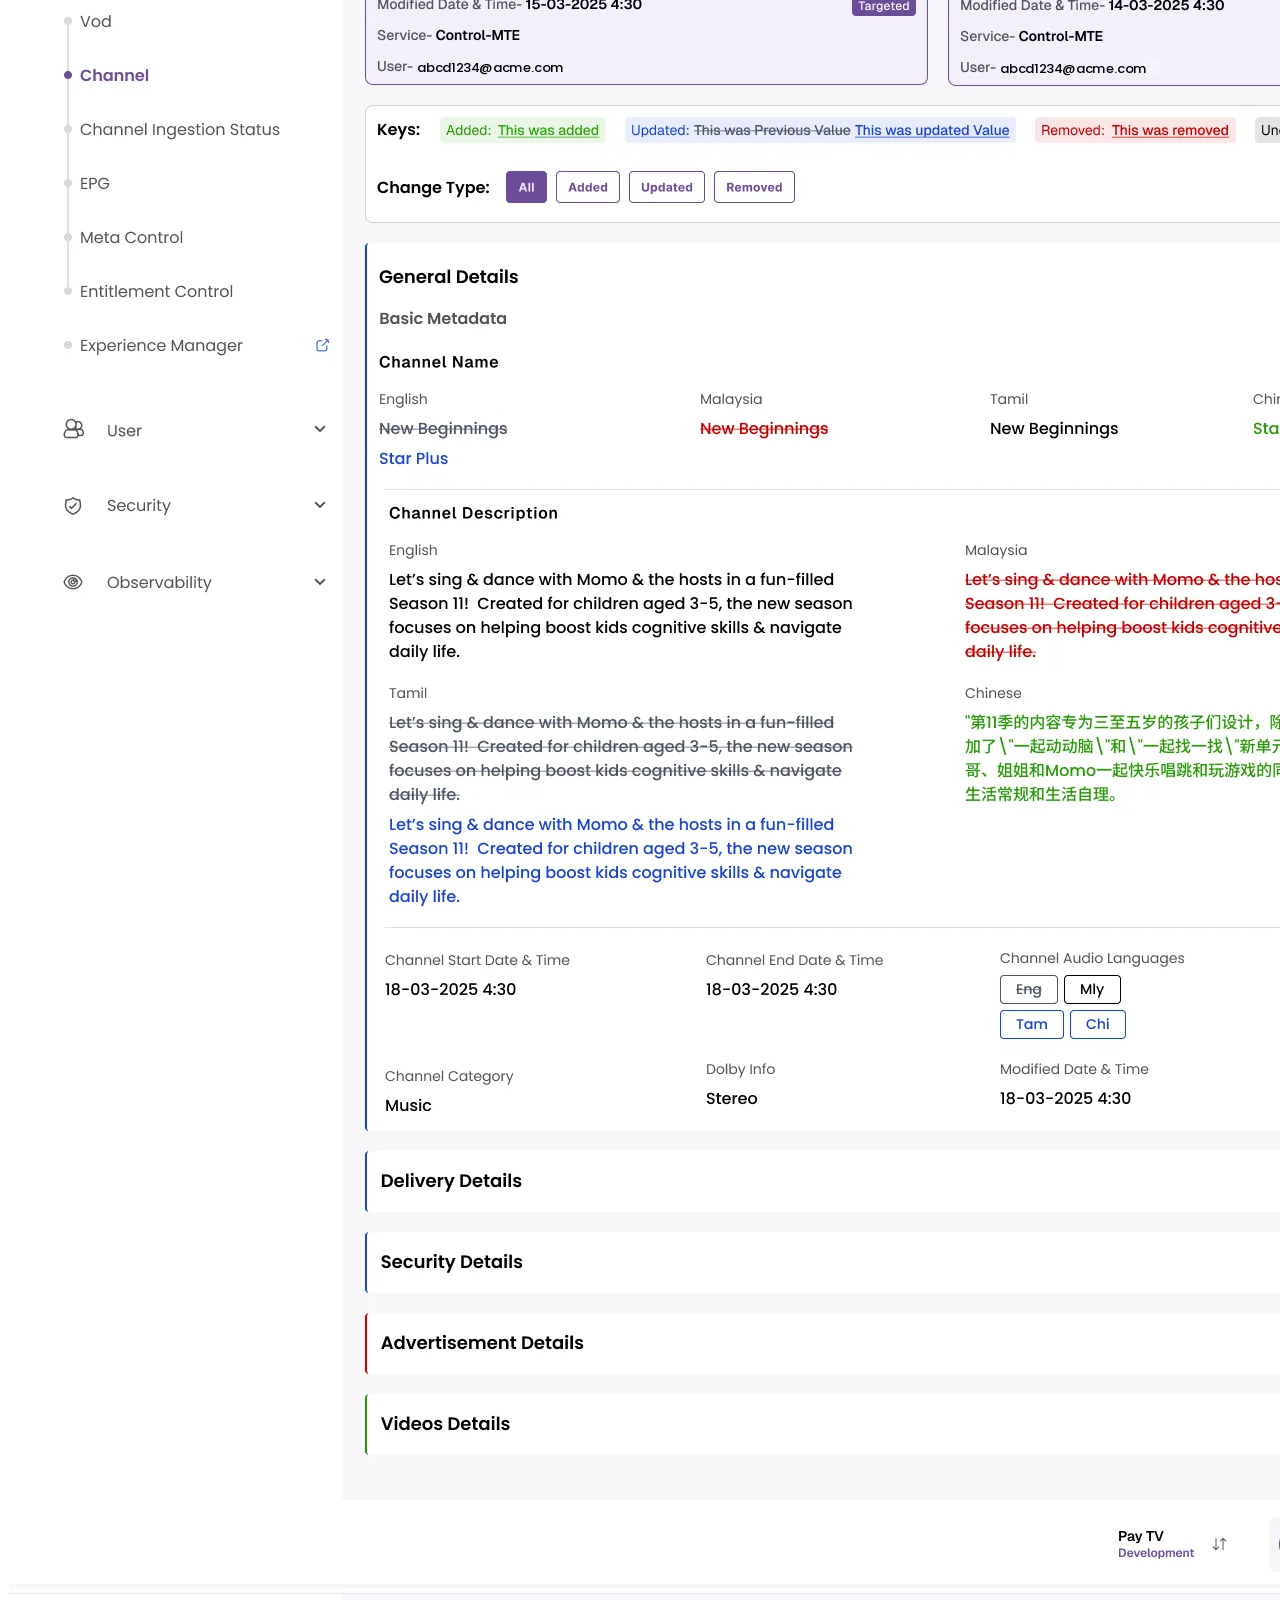
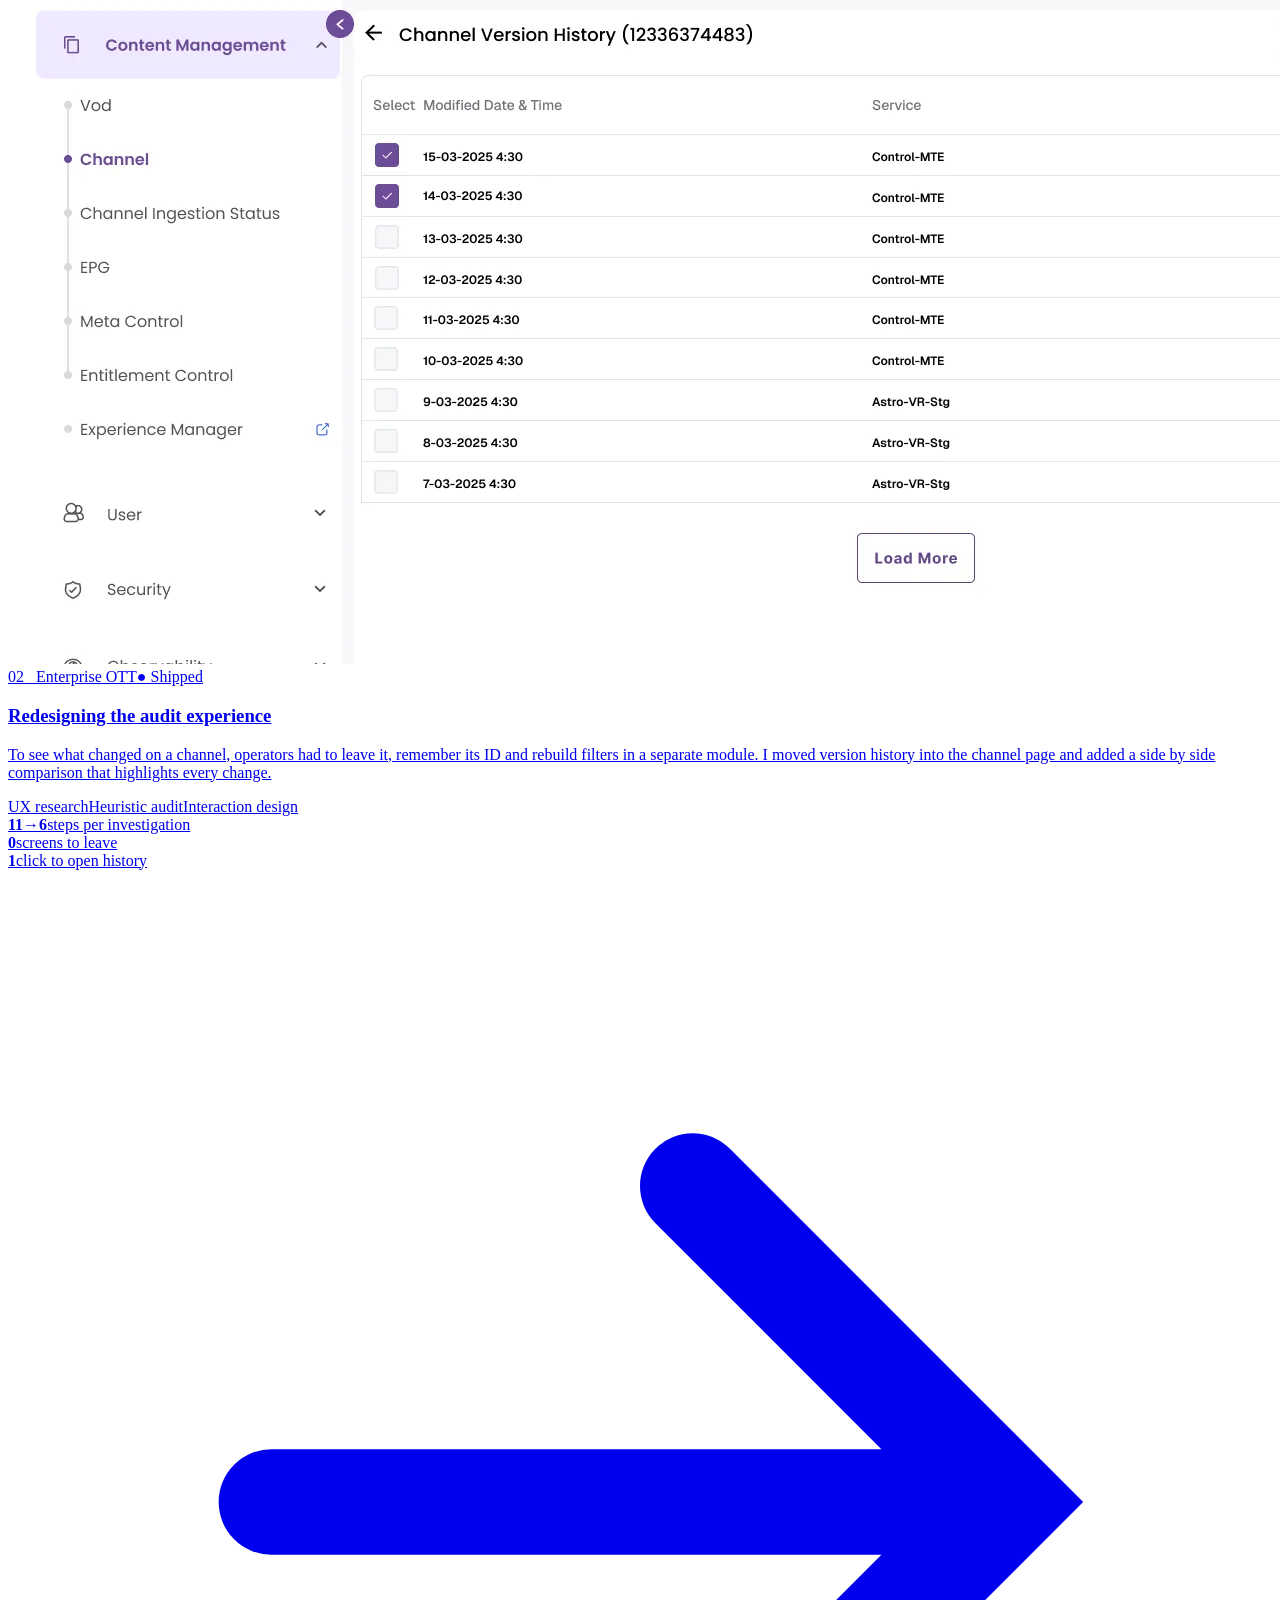
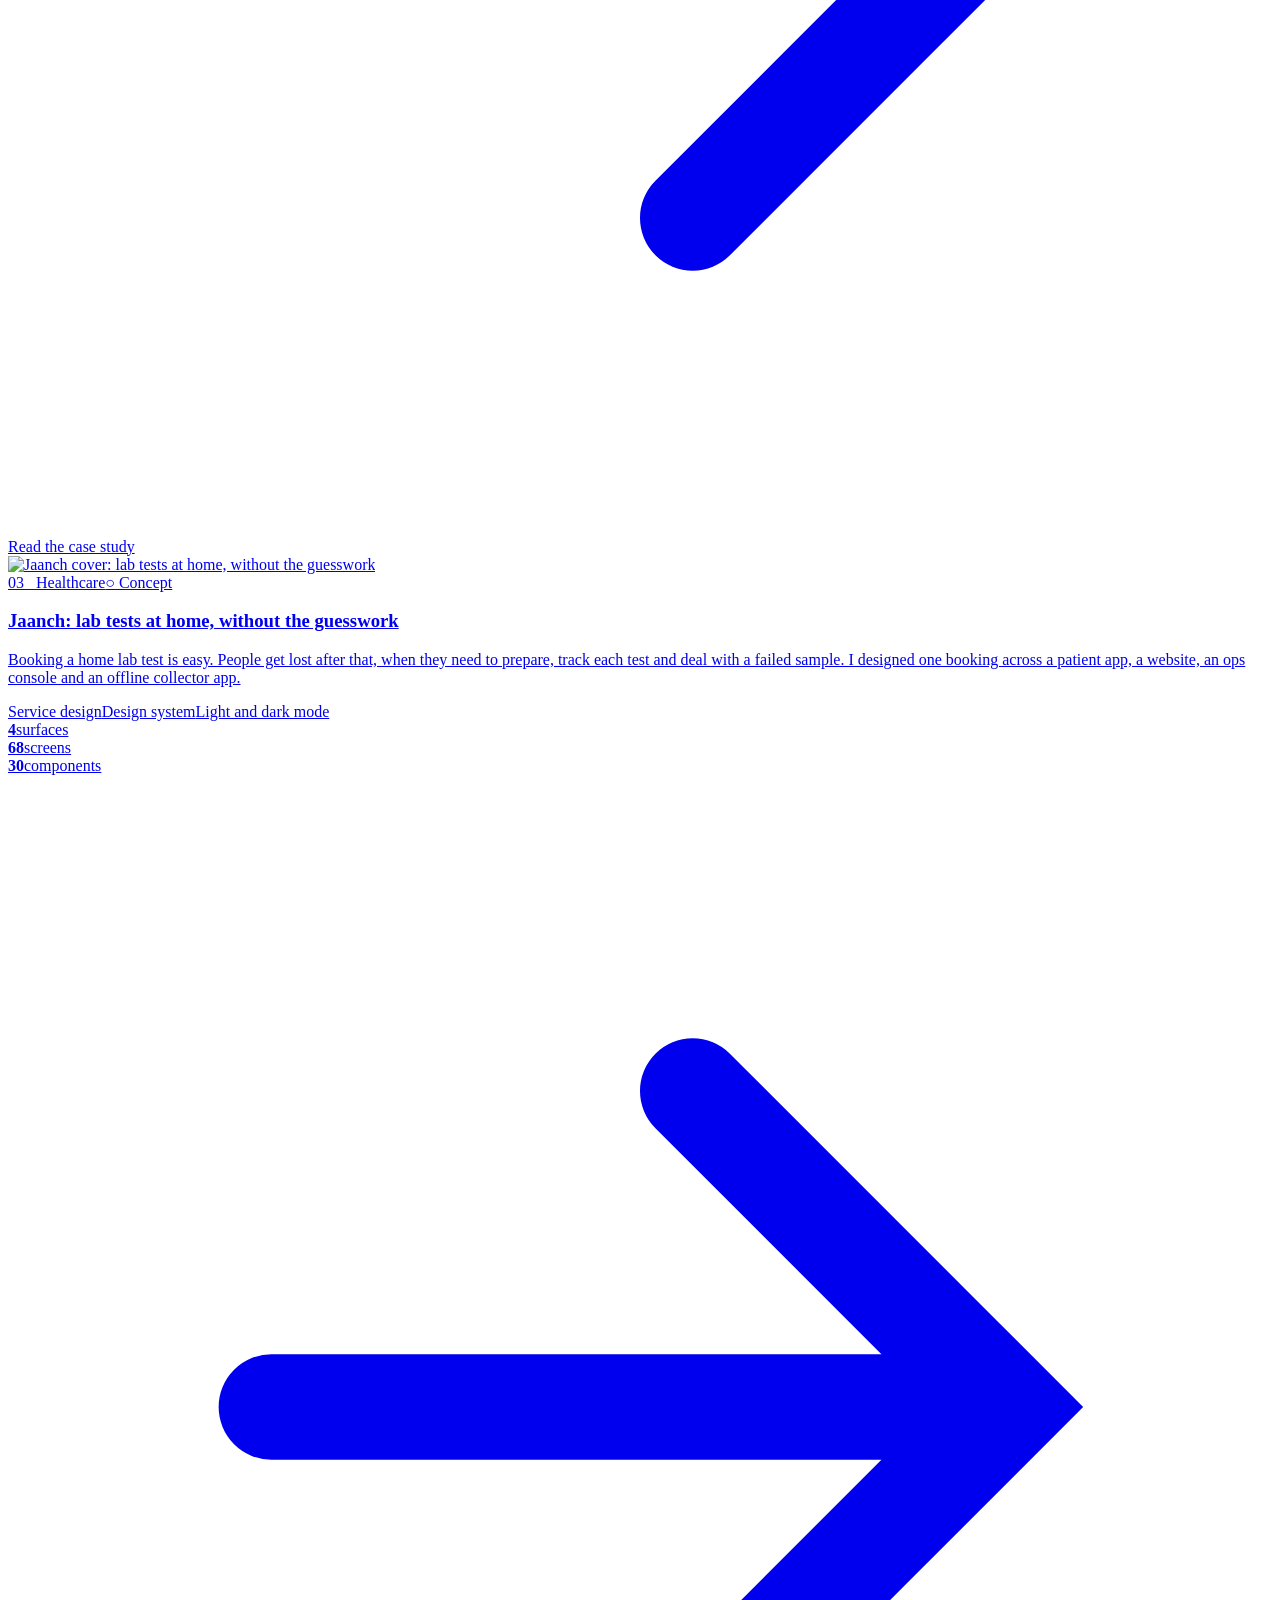
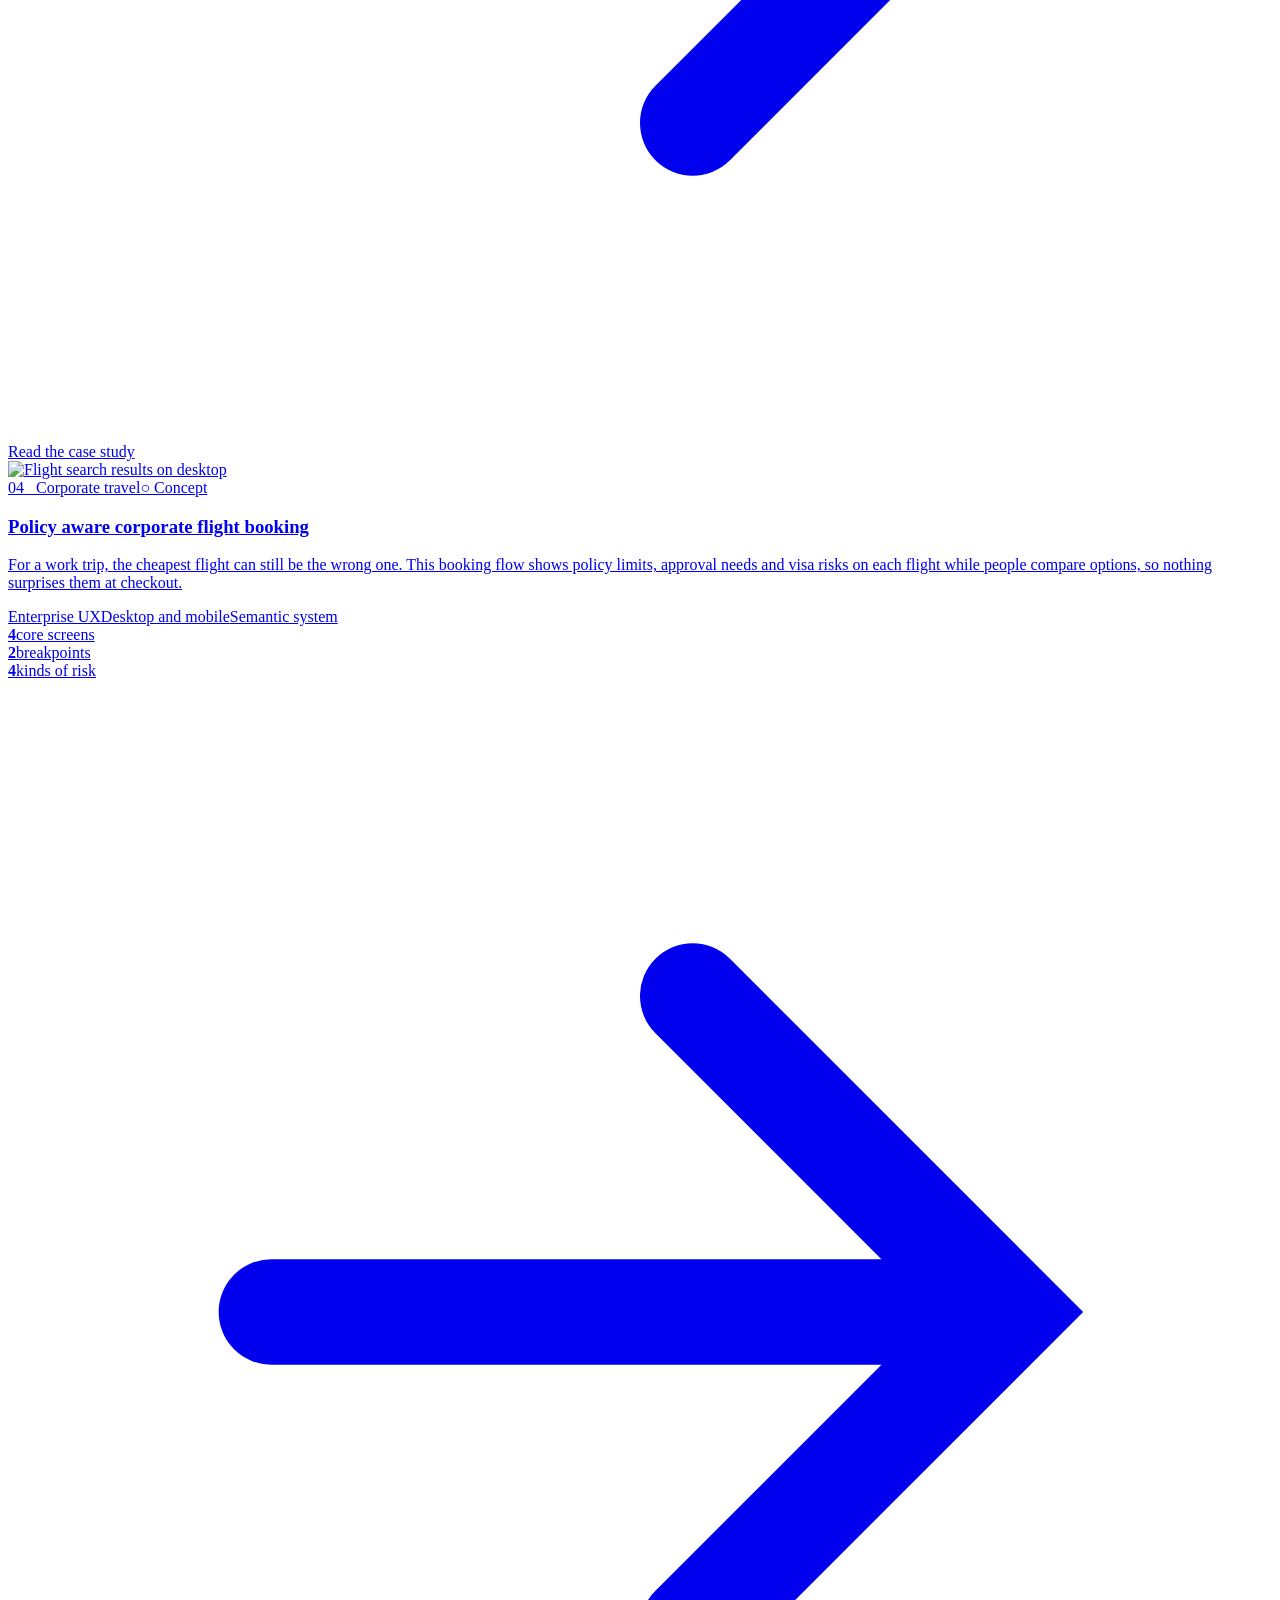
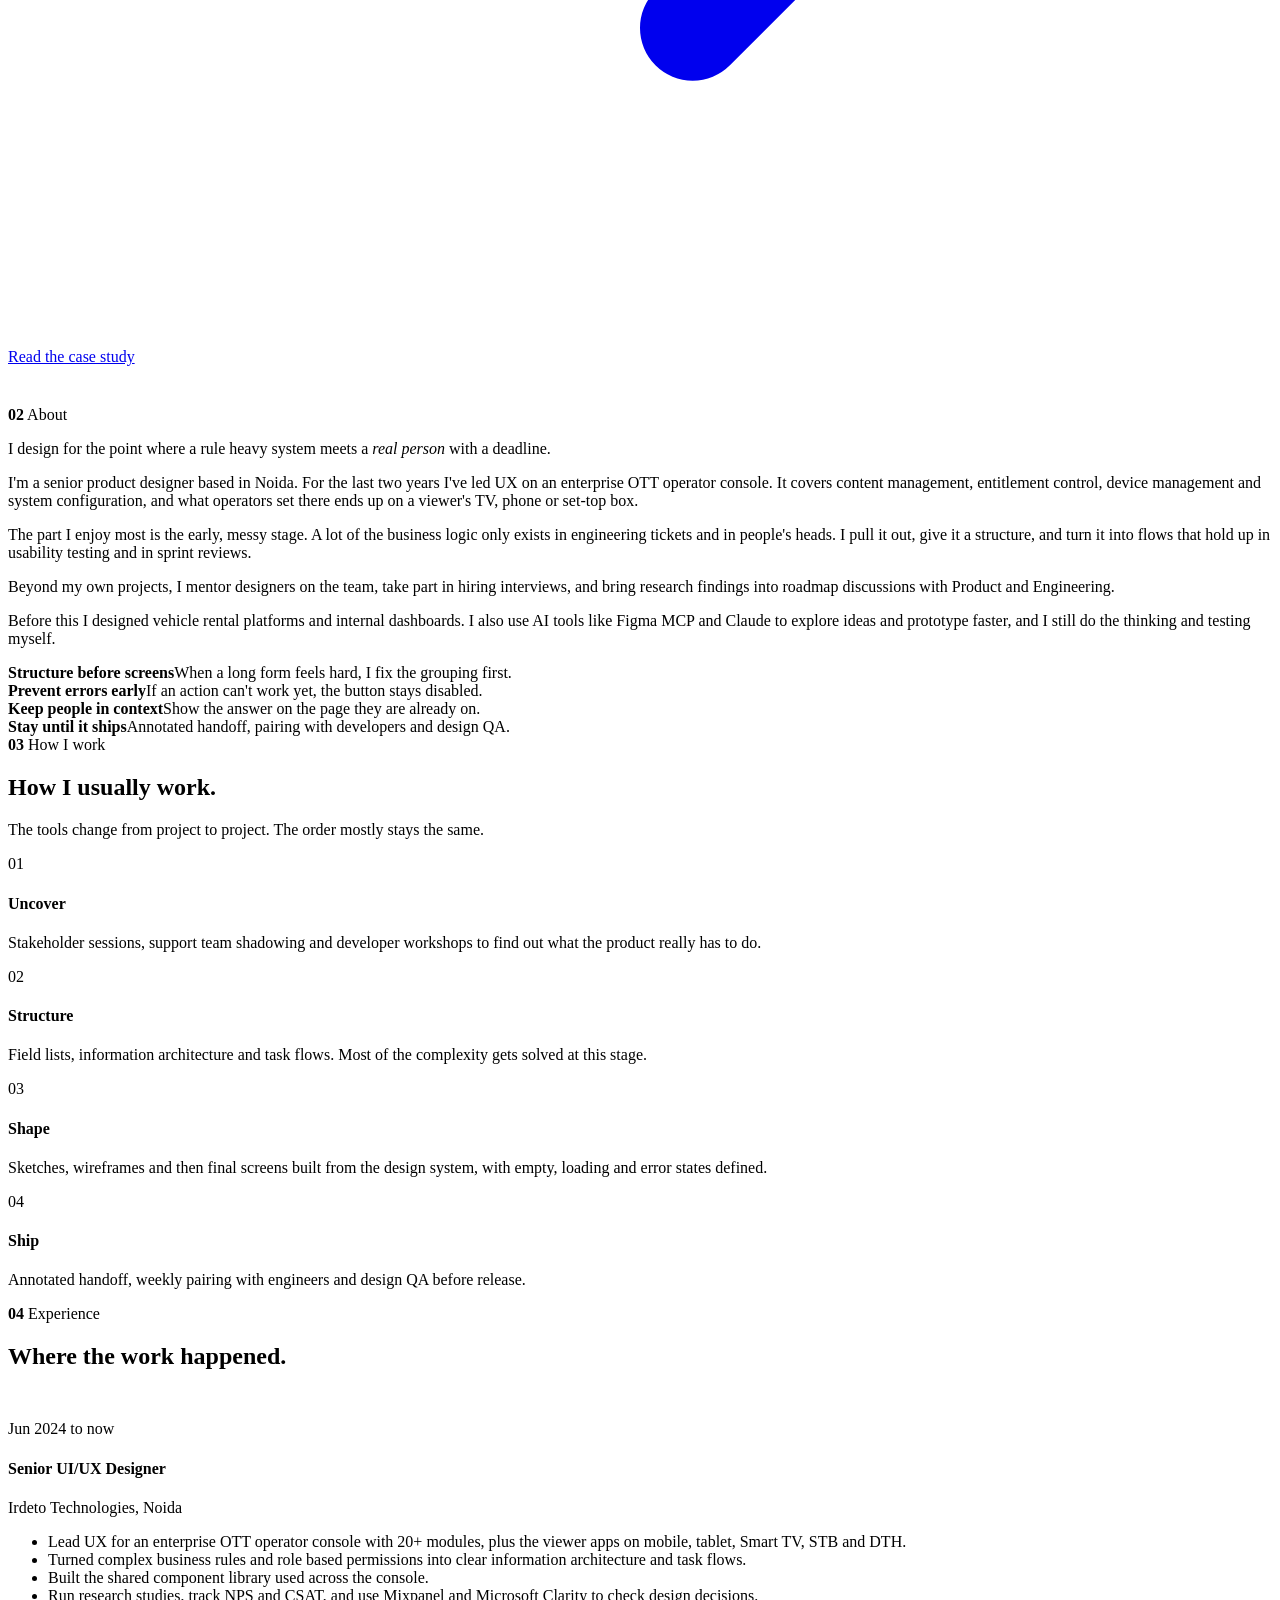
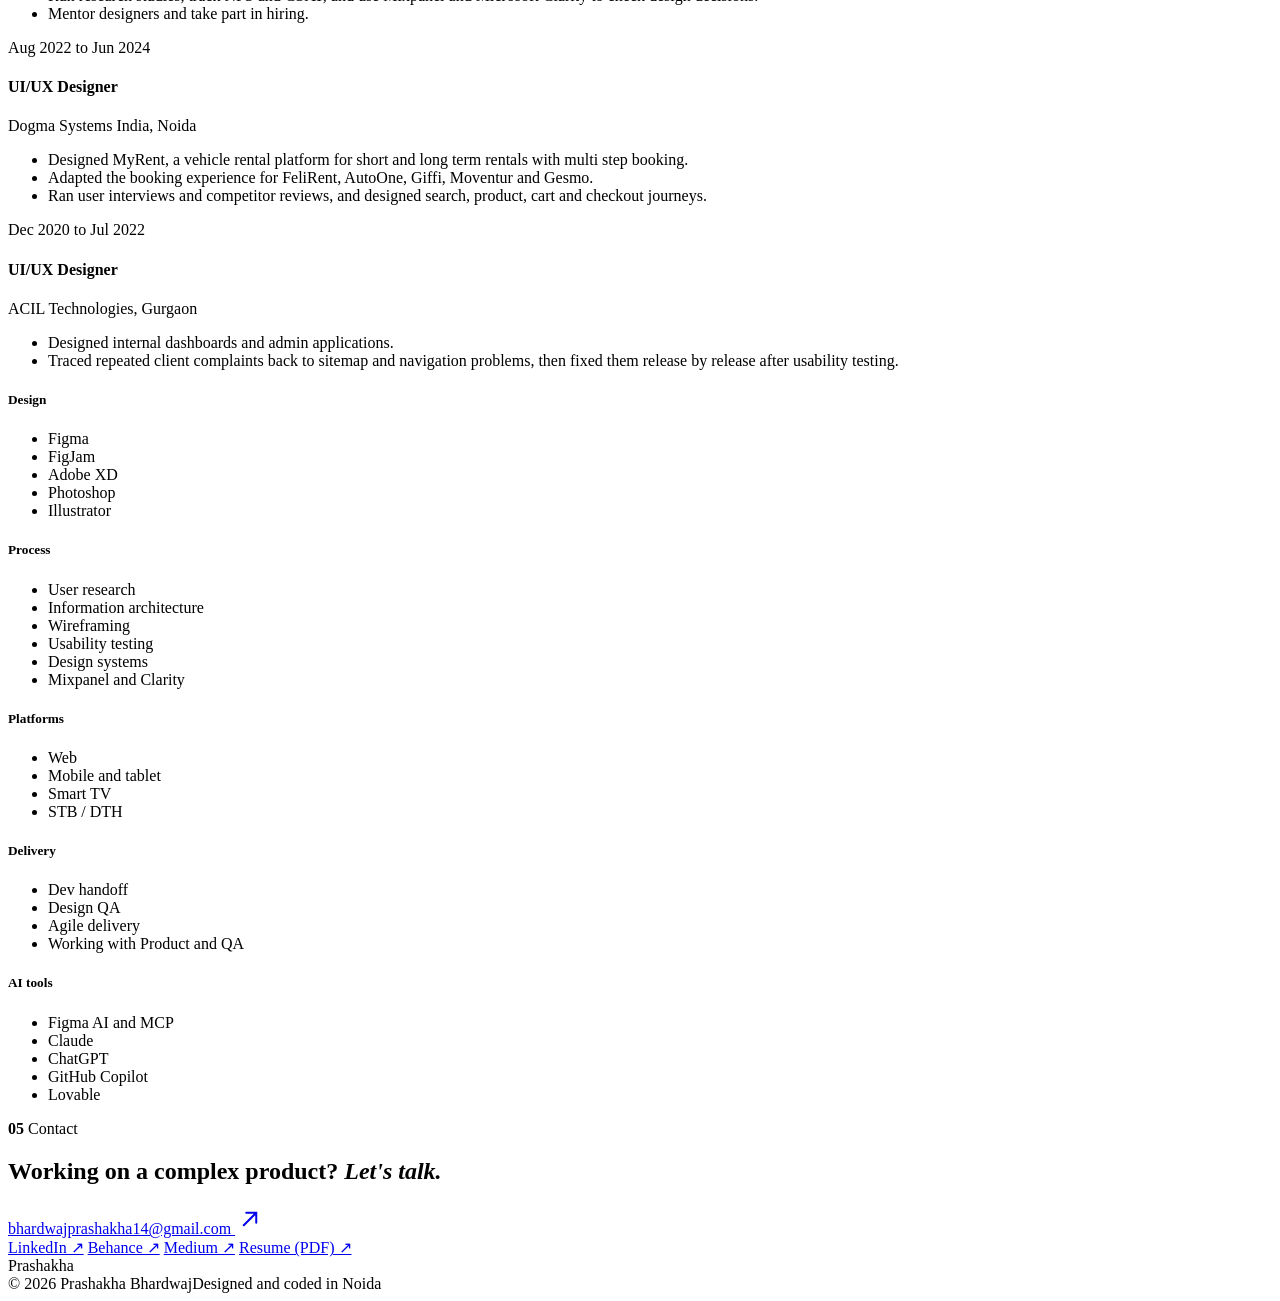
==== commit 723375fb: "Add files via upload" ====
--- a/index.html
+++ b/index.html
@@ -2,904 +2,226 @@
 <html lang="en">
 <head>
 <meta charset="UTF-8">
-<meta name="viewport" content="width=device-width, initial-scale=1.0">
-<title>Prashakha Bhardwaj · Senior UI/UX Designer</title>
-<meta name="description" content="Portfolio of Prashakha Bhardwaj, Senior UI/UX Designer specializing in Enterprise SaaS, OTT platforms, and complex admin systems.">
+<meta name="viewport" content="width=device-width, initial-scale=1">
+<title>Prashakha Bhardwaj, Senior UI/UX Designer</title>
+<meta name="description" content="Senior UI/UX designer with 6+ years of experience in enterprise SaaS and OTT products. Case studies in operator consoles, healthcare and corporate travel.">
+<meta property="og:title" content="Prashakha Bhardwaj, Senior UI/UX Designer">
+<meta property="og:description" content="Case studies in enterprise UX, OTT operator consoles, healthcare and corporate travel.">
+<meta property="og:image" content="assets/img/ch-listing.webp">
 <link rel="preconnect" href="https://fonts.googleapis.com">
 <link rel="preconnect" href="https://fonts.gstatic.com" crossorigin>
-<link href="https://fonts.googleapis.com/css2?family=Plus+Jakarta+Sans:ital,wght@0,400;0,500;0,600;0,700;0,800;1,500&family=JetBrains+Mono:wght@400;500;700&display=swap" rel="stylesheet">
-<style>
-:root{
-  --bg:#ffffff; --bg-soft:#faf9fc;
-  --ink:#0d0c12; --ink-soft:#484652; --ink-faint:#6a6779;
-  --line:#dedaea; --line-soft:#e9e6f1;
-  --purple:#6952f0; --purple-dark:#4a35c9; --purple-deep:#241a5e;
-  --purple-soft:#f2effe; --purple-mid:#ded6fc;
-  --green:#15803d; --green-soft:#e9f8ee; --green-line:#bfe8cd;
-  --blue:#1d4ed8; --blue-soft:#eaf1ff; --blue-line:#c7dbff;
-  --red:#b91c1c; --red-soft:#fdecec; --red-line:#f5c6c6;
-  --amber:#b45309; --amber-soft:#fdf1de; --amber-line:#f2d9ac;
-  --gray-soft:#e7e6ec; --gray-line:#cfcdd9;
-  --radius-s:12px; --radius:20px; --radius-l:28px;
-  --shadow: 0 1px 2px rgba(20,10,50,.04), 0 10px 30px -14px rgba(20,10,50,.14);
-  --shadow-lg: 0 30px 80px -30px rgba(20,10,50,.35);
-  --maxw:1180px;
-}
-*{box-sizing:border-box;}
-html{scroll-behavior:smooth;}
-body{margin:0; background:var(--bg); color:var(--ink); font-family:'Plus Jakarta Sans',-apple-system,BlinkMacSystemFont,'Segoe UI',sans-serif; -webkit-font-smoothing:antialiased; font-size:16px; line-height:1.6;}
-::selection{background:var(--purple-mid); color:var(--purple-deep);}
-img{max-width:100%; display:block;}
-a{color:inherit; text-decoration:none;}
-.wrap{max-width:var(--maxw); margin:0 auto; padding:0 40px;}
-.mono{font-family:'JetBrains Mono',monospace;}
-@media(max-width:820px){.wrap{padding:0 22px;}}
-
-#progress{position:fixed; top:0; left:0; height:3px; width:0%; background:linear-gradient(90deg,var(--purple),#a892ff); z-index:9999; transition:width .1s linear;}
-#topnav{position:fixed; top:0; left:0; right:0; z-index:9998; display:flex; align-items:center; justify-content:space-between; padding:14px 40px; backdrop-filter:blur(14px); background:rgba(255,255,255,.78); border-bottom:1px solid transparent; transition:border-color .3s, box-shadow .3s; font-size:13.5px; font-weight:600;}
-#topnav.scrolled{border-color:var(--line); box-shadow:0 1px 0 rgba(20,10,50,.02);}
-#topnav .brand{display:flex; align-items:center; gap:10px; font-weight:800; font-size:15px; letter-spacing:-0.01em;}
-#topnav .brand .dot{width:9px; height:9px; border-radius:50%; background:var(--purple);}
-#topnav .nav-links{display:flex; gap:30px; color:var(--ink-soft);}
-#topnav .nav-links a{transition:color .2s; position:relative; padding-bottom:3px;}
-#topnav .nav-links a:hover{color:var(--purple-dark);}
-#topnav .nav-links a.active{color:var(--purple-dark);}
-#topnav .nav-links a.active::after{content:""; position:absolute; left:0; right:0; bottom:-3px; height:2px; border-radius:2px; background:var(--purple);}
-#topnav .nav-cta{background:var(--ink); color:#fff; padding:10px 20px; border-radius:100px; font-size:13px; font-weight:700;}
-@media(max-width:900px){#topnav .nav-links{display:none;} #topnav{padding:12px 22px;}}
-
-#totop{position:fixed; right:26px; bottom:26px; z-index:9998; width:46px; height:46px; border-radius:50%; background:var(--ink); color:#fff; display:flex; align-items:center; justify-content:center; box-shadow:var(--shadow-lg); opacity:0; pointer-events:none; transform:translateY(10px); transition:all .35s ease; cursor:pointer; text-decoration:none; font-size:18px;}
-#totop.show{opacity:1; pointer-events:auto; transform:translateY(0);}
-
-.index-tab{position:fixed; left:26px; top:50%; transform:translateY(-50%); z-index:9998; display:flex; flex-direction:column; gap:6px;}
-.index-tab .it-dot{display:block; width:6px; height:6px; border-radius:50%; background:var(--line); transition:all .3s; cursor:pointer;}
-.index-tab .it-dot:hover{background:var(--purple-mid);}
-.index-tab .it-dot.active{background:var(--purple); height:20px; border-radius:4px;}
-@media(max-width:1100px){.index-tab{display:none;}}
-
-section{padding:110px 0 90px; position:relative;}
-@media(max-width:820px){section{padding:74px 0 60px;}}
-
-.kicker{display:inline-flex; align-items:center; gap:10px; font-size:13px; font-weight:700; letter-spacing:.08em; text-transform:uppercase; color:var(--purple); margin-bottom:20px;}
-.kicker .num{font-family:'JetBrains Mono',monospace; background:var(--purple-soft); color:var(--purple-dark); padding:3px 9px; border-radius:7px; letter-spacing:0;}
-.kicker .line{width:34px; height:1px; background:var(--purple-mid);}
-.section-head{max-width:680px; margin-bottom:52px;}
-.section-head h2{font-size:clamp(28px,3.6vw,42px); font-weight:800; letter-spacing:-0.02em; line-height:1.15; margin:0;}
-.section-head p{color:var(--ink-soft); margin-top:14px; font-size:16.5px; max-width:620px;}
-
-.reveal{opacity:0; transform:translateY(22px); transition:opacity .8s cubic-bezier(.2,.7,.2,1), transform .8s cubic-bezier(.2,.7,.2,1);}
-.reveal.in{opacity:1; transform:translateY(0);}
-
-.grid-2{display:grid; grid-template-columns:1fr 1fr; gap:22px;}
-.grid-3{display:grid; grid-template-columns:repeat(3,1fr); gap:20px;}
-.grid-4{display:grid; grid-template-columns:repeat(4,1fr); gap:18px;}
-.grid-5{display:grid; grid-template-columns:repeat(5,1fr); gap:16px;}
-@media(max-width:1100px){.grid-5{grid-template-columns:repeat(3,1fr);}}
-@media(max-width:900px){.grid-2,.grid-3,.grid-4{grid-template-columns:1fr;}}
-@media(max-width:640px){.grid-5{grid-template-columns:1fr;}}
-
-.card{background:#fff; border:1px solid var(--line); border-radius:var(--radius); padding:28px; box-shadow:var(--shadow); transition:transform .25s ease, box-shadow .25s ease, border-color .25s ease;}
-.card.soft{background:var(--bg-soft);}
-.card.tinted{background:var(--purple-soft); border-color:var(--purple-mid);}
-.card:hover{transform:translateY(-3px); box-shadow:0 16px 34px rgba(28,20,58,.10); border-color:var(--purple-mid);}
-.card-icon{width:42px; height:42px; border-radius:12px; background:var(--purple-soft); color:var(--purple-dark); box-shadow:inset 0 0 0 1px rgba(105,82,240,.14); display:flex; align-items:center; justify-content:center; margin-bottom:16px;}
-.card-icon svg{width:22px; height:22px;}
-.step-num{font-family:'JetBrains Mono',monospace; font-weight:800; font-size:19px; color:var(--purple); margin-bottom:12px; padding-bottom:9px; border-bottom:2px solid var(--purple-mid); display:inline-block;}
-
-.badge{display:inline-flex; align-items:center; gap:6px; font-size:12.5px; font-weight:700; padding:5px 11px; border-radius:100px; letter-spacing:.01em;}
-.badge-green{background:var(--green-soft); color:var(--green); border:1px solid var(--green-line);}
-.badge-blue{background:var(--blue-soft); color:var(--blue); border:1px solid var(--blue-line);}
-.badge-red{background:var(--red-soft); color:var(--red); border:1px solid var(--red-line);}
-.badge-amber{background:var(--amber-soft); color:var(--amber); border:1px solid var(--amber-line);}
-.badge-gray{background:var(--gray-soft); color:var(--ink-soft); border:1px solid var(--gray-line);}
-.badge-purple{background:var(--purple-soft); color:var(--purple-dark); border:1px solid var(--purple-mid);}
-.tag-row{display:flex; flex-wrap:wrap; gap:8px;}
-.divider{height:1px; background:var(--line); margin:44px 0;}
-
-.btn{padding:14px 26px; border-radius:100px; font-weight:700; font-size:14px; display:inline-flex; align-items:center; gap:8px; transition:transform .15s, box-shadow .15s, background .15s; border:none; cursor:pointer;}
-.btn-primary{background:var(--ink); color:#fff;}
-.btn-primary:hover{transform:translateY(-2px); box-shadow:0 10px 24px rgba(13,12,18,.22);}
-.btn-outline{border:1.5px solid var(--line); background:#fff;}
-.btn-outline:hover{border-color:var(--purple); color:var(--purple-dark); transform:translateY(-2px);}
-.btn-purple{background:var(--purple); color:#fff;}
-.btn-purple:hover{background:var(--purple-dark); transform:translateY(-2px); box-shadow:0 10px 24px rgba(105,82,240,.3);}
-.btn svg{width:16px; height:16px;}
-
-/* HERO */
-#hero{min-height:92vh; display:flex; flex-direction:column; justify-content:center; position:relative; padding:150px 0 70px; overflow:hidden;
-  background:
-    radial-gradient(1100px 500px at 15% -10%, #efe9ff 0%, rgba(239,233,255,0) 60%),
-    radial-gradient(900px 500px at 100% 10%, #eef2ff 0%, rgba(238,242,255,0) 60%);}
-#hero::before{content:""; position:absolute; inset:0; background-image:
-    linear-gradient(to right, var(--line-soft) 1px, transparent 1px),
-    linear-gradient(to bottom, var(--line-soft) 1px, transparent 1px);
-  background-size:64px 64px; mask-image:radial-gradient(700px 500px at 30% 20%, black, transparent 70%); opacity:.7; pointer-events:none;}
-.hero-eyebrow{display:inline-flex; align-items:center; gap:8px; font-size:13px; font-weight:700; color:var(--purple-dark); background:#fff; border:1px solid var(--purple-mid); padding:8px 16px; border-radius:100px; box-shadow:var(--shadow); margin-bottom:30px;}
-.hero-eyebrow::before{content:""; width:7px; height:7px; border-radius:50%; background:var(--green);}
-.hero-title{font-size:clamp(38px,6vw,74px); font-weight:800; letter-spacing:-0.035em; line-height:1.05; max-width:920px; margin:0 0 24px;}
-.hero-title .accent{color:var(--purple);}
-.hero-sub{font-size:clamp(17px,2vw,20px); color:var(--ink-soft); max-width:660px; font-weight:500; margin-bottom:36px; line-height:1.6;}
-.hero-actions{display:flex; gap:14px; margin-top:6px; flex-wrap:wrap;}
-.hero-meta{display:grid; grid-template-columns:repeat(4,auto); gap:36px; border-top:1px solid var(--line); padding-top:24px; margin-top:56px; max-width:820px;}
-.hero-meta .m-label{font-size:11.5px; text-transform:uppercase; letter-spacing:.08em; color:var(--ink-faint); font-weight:700; margin-bottom:8px;}
-.hero-meta .m-val{font-family:'JetBrains Mono',monospace; font-size:24px; font-weight:800; color:var(--ink);}
-@media(max-width:820px){.hero-meta{grid-template-columns:repeat(2,1fr); row-gap:26px;}}
-
-/* ABOUT */
-.about-grid{display:grid; grid-template-columns:1.1fr 1fr; gap:60px; align-items:start;}
-@media(max-width:900px){.about-grid{grid-template-columns:1fr;}}
-.about-grid p{font-size:16.5px; color:var(--ink-soft); margin-bottom:16px; line-height:1.75;}
-.pillars{display:flex; flex-direction:column; gap:16px;}
-
-/* WORK CARDS */
-.work-card{background:#fff; border:1px solid var(--line); border-radius:var(--radius); padding:30px; box-shadow:var(--shadow); transition:transform .25s, box-shadow .25s, border-color .25s;}
-.work-card:hover{transform:translateY(-4px); box-shadow:0 16px 34px rgba(28,20,58,.10); border-color:var(--purple-mid);}
-.work-card.featured{border-color:var(--purple-mid); background:linear-gradient(180deg,var(--purple-soft) 0%, #fff 140px);}
-.work-card h3{font-size:21px; font-weight:800; letter-spacing:-0.01em; margin:12px 0 10px;}
-.work-card p.wc-desc{color:var(--ink-soft); font-size:15px; margin-bottom:18px; line-height:1.65;}
-.work-link{font-weight:700; font-size:14px; display:inline-flex; align-items:center; gap:6px; color:var(--purple-dark);}
-.work-link svg{width:15px; height:15px; transition:transform .2s;}
-.work-link:hover svg{transform:translateX(3px);}
-
-/* CASE STUDY DETAIL BLOCKS */
-.case{border-top:1px solid var(--line);}
-.case-head{display:flex; justify-content:space-between; align-items:flex-end; flex-wrap:wrap; gap:24px; margin-bottom:40px;}
-.case-head h2{font-size:clamp(28px,4.2vw,42px); font-weight:800; letter-spacing:-0.02em; max-width:680px; margin:0;}
-.case-facts{display:grid; grid-template-columns:repeat(4,auto); gap:36px; margin-bottom:50px; padding:26px 0; border-top:1px solid var(--line); border-bottom:1px solid var(--line);}
-.case-facts .cf-item{display:flex; align-items:flex-start; gap:10px;}
-.case-facts .cf-icon{color:var(--purple-mid); flex:none; margin-top:2px;}
-.case-facts .cf-icon svg{width:18px; height:18px;}
-.case-facts .cf-label{display:block; font-size:11.5px; color:var(--ink-faint); text-transform:uppercase; letter-spacing:.06em; margin-bottom:5px;}
-.case-facts .cf-val{font-size:14.5px; font-weight:700;}
-@media(max-width:820px){.case-facts{grid-template-columns:repeat(2,1fr); row-gap:22px;}}
-.case-block{display:grid; grid-template-columns:210px 1fr; gap:40px; margin-bottom:48px;}
-@media(max-width:820px){.case-block{grid-template-columns:1fr; gap:12px;}}
-.case-block .cb-label{font-size:12.5px; font-weight:800; text-transform:uppercase; letter-spacing:.06em; color:var(--purple-dark); padding-left:12px; border-left:3px solid var(--purple-mid); height:fit-content;}
-.case-block .content p{margin-bottom:14px; color:var(--ink-soft); font-size:16px; line-height:1.7;}
-.case-block .content ul{padding-left:20px; color:var(--ink-soft); font-size:15.5px; margin:0;}
-.case-block .content li{margin-bottom:10px; line-height:1.65;}
-.process-steps{display:grid; grid-template-columns:repeat(5,1fr); gap:14px;}
-.process-steps-4{grid-template-columns:repeat(4,1fr);}
-.process-steps-3{grid-template-columns:repeat(3,1fr);}
-@media(max-width:900px){.process-steps{grid-template-columns:repeat(2,1fr);}}
-@media(max-width:560px){.process-steps,.process-steps-4,.process-steps-3{grid-template-columns:1fr;}}
-.p-step{background:var(--bg-soft); border:1px solid var(--line); border-radius:12px; padding:16px;}
-.p-step .step-num{font-size:16px; margin-bottom:8px; padding-bottom:6px;}
-.p-step h5{font-size:13.5px; margin:0 0 4px; font-weight:700;}
-.p-step p{font-size:12.5px; color:var(--ink-soft); margin:0;}
-.metric-grid{display:grid; grid-template-columns:repeat(3,1fr); gap:18px;}
-@media(max-width:820px){.metric-grid{grid-template-columns:1fr;}}
-.metric-card{background:#fff; border:1px solid var(--line); border-radius:var(--radius); padding:26px 24px; box-shadow:var(--shadow);}
-.metric-card b{font-family:'JetBrains Mono',monospace; color:var(--purple-dark); font-size:15px; display:block; margin-bottom:8px;}
-.metric-card p{font-size:13.5px; color:var(--ink-soft); margin:0; line-height:1.55;}
-.deep-dive{background:var(--purple-soft); border:1px solid var(--purple-mid); border-radius:var(--radius); padding:32px; display:flex; justify-content:space-between; align-items:center; gap:28px; flex-wrap:wrap;}
-.deep-dive .dd-kicker{font-size:12px; font-weight:800; letter-spacing:.07em; text-transform:uppercase; color:var(--purple-dark); margin-bottom:10px;}
-.deep-dive h4{font-size:20px; font-weight:800; margin:0 0 8px; color:var(--ink); letter-spacing:-0.01em;}
-.deep-dive p{color:var(--ink-soft); font-size:14.5px; margin:0; max-width:520px;}
-.back-top{display:inline-flex; align-items:center; gap:6px; margin-top:8px; font-size:13px; color:var(--ink-faint); font-weight:600;}
-.back-top:hover{color:var(--purple-dark);}
-
-/* EXPERIENCE */
-.exp-item{display:grid; grid-template-columns:170px 1fr; gap:30px; padding:28px 0; border-bottom:1px solid var(--line);}
-.exp-item:last-child{border-bottom:none;}
-.exp-item .when{font-family:'JetBrains Mono',monospace; color:var(--purple-dark); font-size:13px; font-weight:700; letter-spacing:.01em;}
-.exp-item h4{font-size:19px; font-weight:800; margin:0 0 4px;}
-.exp-item .role-co{color:var(--ink-soft); font-size:14px; margin-bottom:12px;}
-.exp-item ul{padding-left:18px; font-size:14.5px; color:var(--ink-soft); margin:0;}
-.exp-item li{margin-bottom:7px; line-height:1.6;}
-@media(max-width:700px){.exp-item{grid-template-columns:1fr; gap:8px;}}
-
-/* SKILLS */
-.skill-card h4{font-size:13.5px; text-transform:uppercase; letter-spacing:.05em; color:var(--purple-dark); margin:0 0 14px; font-weight:800;}
-
-/* FOOTER */
-footer{background:var(--ink); color:#fff; position:relative; overflow:hidden; padding:100px 0 0;}
-footer::before{content:""; position:absolute; inset:0; background:radial-gradient(700px 400px at 85% 0%, rgba(105,82,240,.35), transparent 60%);}
-.contact-inner{text-align:center; position:relative;}
-.contact-inner .kicker{color:#c9bdff; justify-content:center;}
-.contact-inner .kicker .num{background:rgba(255,255,255,.12); color:#fff;}
-.contact-inner .kicker .line{background:rgba(255,255,255,.25);}
-.contact-inner h2{font-size:clamp(30px,4.6vw,50px); font-weight:800; letter-spacing:-0.02em; max-width:760px; margin:0 auto 22px;}
-.contact-inner p{color:rgba(255,255,255,.65); max-width:520px; margin:0 auto 34px; font-size:16px;}
-.contact-actions{display:flex; justify-content:center; gap:14px; flex-wrap:wrap; margin-bottom:18px;}
-.contact-location{display:flex; align-items:center; justify-content:center; gap:8px; color:rgba(255,255,255,.5); font-size:13.5px; margin-bottom:44px;}
-.contact-location svg{width:15px; height:15px;}
-.btn-light{background:#fff; color:var(--ink);}
-.btn-light:hover{background:#e9e5ff;}
-.btn-ghost{border:1.5px solid rgba(255,255,255,.28); color:#fff;}
-.btn-ghost:hover{border-color:#fff; transform:translateY(-2px);}
-.social-row{display:flex; justify-content:center; gap:12px; flex-wrap:wrap; margin-bottom:70px;}
-.social-pill{display:inline-flex; align-items:center; gap:10px; padding:8px 18px 8px 8px; border-radius:100px; border:1px solid rgba(255,255,255,.2); font-size:13.5px; font-weight:700; transition:border-color .2s, transform .2s;}
-.social-pill:hover{border-color:#fff; transform:translateY(-2px);}
-.social-mono{width:28px; height:28px; border-radius:50%; background:rgba(255,255,255,.12); display:flex; align-items:center; justify-content:center; font-family:'JetBrains Mono',monospace; font-weight:800; font-size:12px;}
-.foot-bottom{border-top:1px solid rgba(255,255,255,.12); padding:26px 40px; display:flex; justify-content:space-between; align-items:center; flex-wrap:wrap; gap:14px; font-size:13px; color:rgba(255,255,255,.5); max-width:var(--maxw); margin:0 auto;}
-.foot-links{display:flex; gap:22px;}
-.foot-links a:hover{color:#fff;}
-.foot-links a{display:inline-flex; align-items:center; gap:6px;}
-.foot-links svg{width:13px; height:13px;}
-</style>
+<link href="https://fonts.googleapis.com/css2?family=Geist:wght@400;500;600&family=Geist+Mono:wght@400;500&family=Instrument+Serif:ital@0;1&display=swap" rel="stylesheet">
+<link rel="stylesheet" href="assets/site.css">
+<link rel="icon" href="data:image/svg+xml,%3Csvg xmlns='http://www.w3.org/2000/svg' viewBox='0 0 32 32'%3E%3Ccircle cx='16' cy='16' r='16' fill='%23141413'/%3E%3Ctext x='16' y='22' font-family='Georgia' font-style='italic' font-size='18' fill='%23F4F2EE' text-anchor='middle'%3Ep%3C/text%3E%3C/svg%3E">
 </head>
 <body>
 
-<div id="progress"></div>
-<div id="topnav">
-  <div class="brand"><span class="dot"></span> Prashakha Bhardwaj</div>
-  <div class="nav-links">
-    <a href="#about">About</a>
-    <a href="#work">Work</a>
-    <a href="#experience">Experience</a>
-    <a href="#skills">Skills</a>
-  </div>
-  <a href="#contact" class="nav-cta">Let's talk</a>
+<header class="nav">
+  <div class="wrap">
+    <a href="#top" class="brand"><span class="mark">p</span>Prashakha Bhardwaj</a>
+    <nav class="nav-links" aria-label="Sections">
+      <a href="#work">Work</a>
+      <a href="#about">About</a>
+      <a href="#experience">Experience</a>
+      <a href="#contact">Contact</a>
+    </nav>
+    <a class="btn btn-line" href="Prashakha-Bhardwaj-Resume.pdf" target="_blank" rel="noopener">Resume</a>
+  </div>
+</header>
+
+<main id="top">
+<!-- HERO -->
+<div class="hero">
+  <div class="wrap">
+    <div class="status rv"><i></i>Open to senior UI/UX roles in Noida or remote</div>
+    <h1 class="display rv">I make complicated<br>systems feel <em>calm.</em></h1>
+    <div class="hero-row">
+      <p class="lede rv">I'm Prashakha, a senior UI/UX designer with over six years of experience. I take dense business rules and turn them into screens people can use without a manual. Right now I lead UX on an enterprise OTT operator console, where a single form can hold 150 fields and every change has to be traceable.</p>
+      <div class="hero-cta rv">
+        <a class="btn btn-ink" href="#work">See the work
+          <svg viewBox="0 0 24 24" fill="none" stroke="currentColor" stroke-width="2" stroke-linecap="round"><path d="M12 5v14M5 12l7 7 7-7"/></svg></a>
+        <a class="btn btn-line" href="mailto:bhardwajprashakha14@gmail.com">Say hello</a>
+      </div>
+    </div>
+    <div class="facts rv">
+      <div><b>6+</b><span>years in product design</span></div>
+      <div><b>20+</b><span>admin modules shipped</span></div>
+      <div><b>5</b><span>platforms, from web to set-top box</span></div>
+      <div><b>3</b><span>product companies</span></div>
+    </div>
+  </div>
 </div>
-<a id="totop" href="#hero">&uarr;</a>
-<div class="index-tab">
-  <a href="#hero" class="it-dot active" data-target="hero"></a>
-  <a href="#about" class="it-dot" data-target="about"></a>
-  <a href="#work" class="it-dot" data-target="work"></a>
-  <a href="#case-channel" class="it-dot" data-target="case-channel"></a>
-  <a href="#case-audit" class="it-dot" data-target="case-audit"></a>
-  <a href="#case-ott" class="it-dot" data-target="case-ott"></a>
-  <a href="#case-fleet" class="it-dot" data-target="case-fleet"></a>
-  <a href="#case-admin" class="it-dot" data-target="case-admin"></a>
-  <a href="#case-spendlane" class="it-dot" data-target="case-spendlane"></a>
-  <a href="#experience" class="it-dot" data-target="experience"></a>
-  <a href="#skills" class="it-dot" data-target="skills"></a>
-  <a href="#contact" class="it-dot" data-target="contact"></a>
-</div>
-
-<section id="hero">
-  <div class="wrap">
-    <div class="hero-eyebrow reveal">Available for new opportunities</div>
-    <h1 class="hero-title reveal">Designing clarity into <span class="accent">complex</span> enterprise &amp; OTT products.</h1>
-    <p class="hero-sub reveal">Senior UI/UX Designer with 6+ years turning dense business logic, role-based permissions, and multi-platform requirements into interfaces people can actually use, across Web, Mobile, Tablet, Smart TV, STB and DTH.</p>
-    <div class="hero-actions reveal">
-      <a href="#work" class="btn btn-purple">View Case Studies <svg viewBox="0 0 24 24" fill="none" stroke="currentColor" stroke-width="2" stroke-linecap="round" stroke-linejoin="round"><path d="M5 12h14"/><path d="M13 6l6 6-6 6"/></svg></a>
-      <a href="https://bhardwajprashakha14.github.io/Prashakha-Bhardwaj-Portfolio/Prashakha-Bhardwaj-Resume.pdf" target="_blank" rel="noopener" class="btn btn-outline">Download Resume</a>
-      <a href="mailto:bhardwajprashakha14@gmail.com" class="btn btn-outline">Get In Touch</a>
-    </div>
-    <div class="hero-meta reveal">
-      <div><div class="m-label">Experience</div><div class="m-val">6+ yrs</div></div>
-      <div><div class="m-label">Modules Shipped</div><div class="m-val">20+</div></div>
-      <div><div class="m-label">Platforms</div><div class="m-val">5</div></div>
-      <div><div class="m-label">Companies</div><div class="m-val">3</div></div>
-    </div>
-  </div>
-</section>
-
-<section id="about">
-  <div class="wrap about-grid">
+
+<div class="ticker" aria-hidden="true"><div class="track">
+  <span>Enterprise SaaS</span><span>OTT operator consoles</span><span>Information architecture</span><span>Design systems</span><span>Smart TV and set-top box</span><span>Usability testing</span><span>Dev handoff</span>
+  <span>Enterprise SaaS</span><span>OTT operator consoles</span><span>Information architecture</span><span>Design systems</span><span>Smart TV and set-top box</span><span>Usability testing</span><span>Dev handoff</span>
+</div></div>
+
+<!-- WORK -->
+<section id="work">
+  <div class="wrap">
+    <div class="sec-head">
+      <div>
+        <div class="kicker rv"><b>01</b> Selected work</div>
+        <h2 class="h2 rv">Four case studies.<br>Two from work, two <em>of my own.</em></h2>
+      </div>
+      <p class="rv">The first two shipped on the enterprise console I work on today. The other two are concept projects I did on my own to work in healthcare and travel. I've written each one the way I would talk you through it in an interview.</p>
+    </div>
+
+    <div class="projects">
+      <a class="proj rv" href="work/channel-creation.html">
+        <div class="proj-art bg-plum">
+          <img class="a1" src="assets/img/ch-listing.webp" alt="Channel listing with tabs for each distribution type and inline enable toggles" loading="lazy">
+          <img class="a2" src="assets/img/ch-preview.webp" alt="Preview step of the channel creation stepper" loading="lazy">
+        </div>
+        <div class="proj-body">
+          <div class="proj-meta"><span>01 &nbsp; Enterprise OTT</span><span class="tag-ship">● Shipped</span></div>
+          <h3>Channel Creation: from a one line brief to 150 fields</h3>
+          <p>The brief was one sentence. I worked with Solution Architecture and Engineering to find every field a channel needs, then grouped them into a five step form with validation, a preview before submit, safe deletion and live job tracking.</p>
+          <div class="chips"><span class="chip">Information architecture</span><span class="chip">Form systems</span><span class="chip">Solution design</span></div>
+          <div class="proj-stat"><div><b>~150</b><span>fields structured</span></div><div><b>5</b><span>sections</span></div><div><b>12+</b><span>releases, one pattern</span></div></div>
+          <span class="go"><span class="arr"><svg viewBox="0 0 24 24" fill="none" stroke="currentColor" stroke-width="2" stroke-linecap="round"><path d="M5 12h14M13 6l6 6-6 6"/></svg></span>Read the case study</span>
+        </div>
+      </a>
+
+      <a class="proj rv" href="work/audit-experience.html">
+        <div class="proj-art bg-sage">
+          <img class="a1" src="assets/img/au-compare.webp" alt="Side-by-side version comparison with added, updated and removed values highlighted" loading="lazy">
+          <img class="a2" src="assets/img/au-versions.webp" alt="Version history list with two versions selected" loading="lazy">
+        </div>
+        <div class="proj-body">
+          <div class="proj-meta"><span>02 &nbsp; Enterprise OTT</span><span class="tag-ship">● Shipped</span></div>
+          <h3>Redesigning the audit experience</h3>
+          <p>To see what changed on a channel, operators had to leave it, remember its ID and rebuild filters in a separate module. I moved version history into the channel page and added a side by side comparison that highlights every change.</p>
+          <div class="chips"><span class="chip">UX research</span><span class="chip">Heuristic audit</span><span class="chip">Interaction design</span></div>
+          <div class="proj-stat"><div><b>11→6</b><span>steps per investigation</span></div><div><b>0</b><span>screens to leave</span></div><div><b>1</b><span>click to open history</span></div></div>
+          <span class="go"><span class="arr"><svg viewBox="0 0 24 24" fill="none" stroke="currentColor" stroke-width="2" stroke-linecap="round"><path d="M5 12h14M13 6l6 6-6 6"/></svg></span>Read the case study</span>
+        </div>
+      </a>
+
+      <a class="proj rv" href="work/jaanch.html">
+        <div class="proj-art full contain bg-teal">
+          <img src="assets/img/jaanch-01-cover.webp" alt="Jaanch cover: lab tests at home, without the guesswork" loading="lazy">
+        </div>
+        <div class="proj-body">
+          <div class="proj-meta"><span>03 &nbsp; Healthcare</span><span class="tag-concept">○ Concept</span></div>
+          <h3>Jaanch: lab tests at home, without the guesswork</h3>
+          <p>Booking a home lab test is easy. People get lost after that, when they need to prepare, track each test and deal with a failed sample. I designed one booking across a patient app, a website, an ops console and an offline collector app.</p>
+          <div class="chips"><span class="chip">Service design</span><span class="chip">Design system</span><span class="chip">Light and dark mode</span></div>
+          <div class="proj-stat"><div><b>4</b><span>surfaces</span></div><div><b>68</b><span>screens</span></div><div><b>30</b><span>components</span></div></div>
+          <span class="go"><span class="arr"><svg viewBox="0 0 24 24" fill="none" stroke="currentColor" stroke-width="2" stroke-linecap="round"><path d="M5 12h14M13 6l6 6-6 6"/></svg></span>Read the case study</span>
+        </div>
+      </a>
+
+      <a class="proj rv" href="work/corporate-flight-booking.html">
+        <div class="proj-art full bg-navy">
+          <img src="assets/img/flight-dribbble-1-search-results.webp" alt="Flight search results on desktop" loading="lazy">
+        </div>
+        <div class="proj-body">
+          <div class="proj-meta"><span>04 &nbsp; Corporate travel</span><span class="tag-concept">○ Concept</span></div>
+          <h3>Policy aware corporate flight booking</h3>
+          <p>For a work trip, the cheapest flight can still be the wrong one. This booking flow shows policy limits, approval needs and visa risks on each flight while people compare options, so nothing surprises them at checkout.</p>
+          <div class="chips"><span class="chip">Enterprise UX</span><span class="chip">Desktop and mobile</span><span class="chip">Semantic system</span></div>
+          <div class="proj-stat"><div><b>4</b><span>core screens</span></div><div><b>2</b><span>breakpoints</span></div><div><b>4</b><span>kinds of risk</span></div></div>
+          <span class="go"><span class="arr"><svg viewBox="0 0 24 24" fill="none" stroke="currentColor" stroke-width="2" stroke-linecap="round"><path d="M5 12h14M13 6l6 6-6 6"/></svg></span>Read the case study</span>
+        </div>
+      </a>
+    </div>
+  </div>
+</section>
+
+<!-- ABOUT -->
+<section id="about" style="padding-top:40px">
+  <div class="wrap about">
     <div>
-      <div class="kicker reveal"><span class="num">01</span> About <span class="line"></span></div>
-      <h2 class="reveal" style="font-size:32px;font-weight:800;letter-spacing:-0.02em;margin-bottom:20px;">I design for the moments where complexity meets real users.</h2>
-      <p class="reveal">I'm a Product &amp; Experience Design professional based in Noida, India, currently designing an enterprise OTT operator console at Irdeto Technologies. My work sits at the intersection of dense, rule-heavy back-office systems and the end-user screens they ultimately power: content management, entitlement control, device provisioning, and system configuration, delivered across STB, Mobile, Tablet, Smart TV, and OTT.</p>
-      <p class="reveal">What I'm good at is taking business logic that lives in engineering tickets and stakeholder heads, and turning it into structured information architecture, sprint-ready design systems, and flows that hold up under usability testing, not just in a prototype. I work close to Product, Engineering, and QA, because a design that cannot ship is not a design.</p>
-      <p class="reveal">Outside of enterprise systems, I've designed transport and rental booking apps, internal admin dashboards, and healthcare/fintech case studies. I use AI tools like Figma AI and ChatGPT to move faster from idea to validated flow, not to skip the thinking.</p>
-    </div>
-    <div class="pillars reveal">
-      <div class="card soft"><div class="card-icon"><svg viewBox="0 0 24 24" fill="none" stroke="currentColor" stroke-width="1.6" stroke-linecap="round" stroke-linejoin="round"><circle cx="12" cy="12" r="9"/><circle cx="12" cy="12" r="5"/><circle cx="12" cy="12" r="1" fill="currentColor" stroke="none"/></svg></div><h4 style="font-size:15px;margin-bottom:4px;">Systems thinking</h4><p style="font-size:14px;color:var(--ink-soft);margin:0;">Translating role-based, permission-driven business logic into intuitive, scalable UX.</p></div>
-      <div class="card soft"><div class="card-icon"><svg viewBox="0 0 24 24" fill="none" stroke="currentColor" stroke-width="1.6" stroke-linecap="round" stroke-linejoin="round"><circle cx="12" cy="12" r="9"/><path d="M8 12.4l2.6 2.6L16 9"/></svg></div><h4 style="font-size:15px;margin-bottom:4px;">End-to-end ownership</h4><p style="font-size:14px;color:var(--ink-soft);margin:0;">From research and IA through wireframes, prototypes, usability testing, to dev handoff.</p></div>
-      <div class="card soft"><div class="card-icon"><svg viewBox="0 0 24 24" fill="none" stroke="currentColor" stroke-width="1.6" stroke-linecap="round" stroke-linejoin="round"><rect x="3" y="4" width="18" height="13" rx="2"/><path d="M8 21h8"/><path d="M12 17v4"/></svg></div><h4 style="font-size:15px;margin-bottom:4px;">Multi-platform craft</h4><p style="font-size:14px;color:var(--ink-soft);margin:0;">Designing coherently across Web, Mobile, Tablet, Smart TV, STB and DTH.</p></div>
-      <div class="card soft"><div class="card-icon"><svg viewBox="0 0 24 24" fill="none" stroke="currentColor" stroke-width="1.6" stroke-linecap="round" stroke-linejoin="round"><path d="M16.5 20v-1.3a3.3 3.3 0 0 0-3.3-3.3h-4.4A3.3 3.3 0 0 0 5.5 18.7V20"/><circle cx="10.5" cy="7.8" r="2.9"/><path d="M18.5 20v-1.1a2.9 2.9 0 0 0-2-2.7"/><path d="M15.3 8.1a2.9 2.9 0 0 1 0 5.6"/></svg></div><h4 style="font-size:15px;margin-bottom:4px;">Cross-functional delivery</h4><p style="font-size:14px;color:var(--ink-soft);margin:0;">Partnering with Product, Engineering and QA to ship sprint-ready, production-grade design.</p></div>
-    </div>
-  </div>
-</section>
-
-<section id="work">
-  <div class="wrap">
-    <div class="section-head reveal">
-      <div class="kicker"><span class="num">02</span> Selected Work <span class="line"></span></div>
-      <h2>Five systems, five kinds of complexity.</h2>
-      <p>Each project below is a real engagement from my professional experience, not a speculative exercise. Full case studies are below the cards.</p>
-    </div>
-    <div class="grid-2 reveal">
-      <div class="work-card featured">
-        <span class="badge badge-purple">Featured &middot; Form Systems</span>
-        <h3>Designing Channel Creation: 150 Fields, One System</h3>
-        <p class="wc-desc">A one-line requirement grown into a validated, 150-field stepper system, co-designed with Solution Architecture and Engineering, reused across Create, Update, Delete and Recording.</p>
-        <div class="tag-row" style="margin-bottom:18px;"><span class="badge badge-gray">Solution Design</span><span class="badge badge-gray">Information Architecture</span><span class="badge badge-gray">Form Systems</span></div>
-        <a href="#case-channel" class="work-link">Read the case study <svg viewBox="0 0 24 24" fill="none" stroke="currentColor" stroke-width="2" stroke-linecap="round" stroke-linejoin="round"><path d="M5 12h14"/><path d="M13 6l6 6-6 6"/></svg></a>
-      </div>
-      <div class="work-card featured">
-        <span class="badge badge-purple">Featured &middot; Audit UX</span>
-        <h3>Redesigning the Enterprise Audit Experience</h3>
-        <p class="wc-desc">An 11-step manual audit investigation, spread across a disconnected module, redesigned into a 6-step contextual Version History and Comparison workflow.</p>
-        <div class="tag-row" style="margin-bottom:18px;"><span class="badge badge-gray">UX Research</span><span class="badge badge-gray">Information Architecture</span><span class="badge badge-gray">Interaction Design</span></div>
-        <a href="#case-audit" class="work-link">Read the case study <svg viewBox="0 0 24 24" fill="none" stroke="currentColor" stroke-width="2" stroke-linecap="round" stroke-linejoin="round"><path d="M5 12h14"/><path d="M13 6l6 6-6 6"/></svg></a>
-      </div>
-    </div>
-    <div class="grid-3 reveal" style="margin-top:20px;">
-      <div class="work-card">
-        <span class="badge badge-blue">Enterprise &middot; OTT</span>
-        <h3 style="font-size:18px;">Operator Console for Enterprise OTT</h3>
-        <p class="wc-desc">A permission-driven console spanning 20+ modules, extended to device-side screens across five platforms.</p>
-        <div class="tag-row" style="margin-bottom:18px;"><span class="badge badge-gray">RBAC</span><span class="badge badge-gray">Design Systems</span></div>
-        <a href="#case-ott" class="work-link">Read the case study <svg viewBox="0 0 24 24" fill="none" stroke="currentColor" stroke-width="2" stroke-linecap="round" stroke-linejoin="round"><path d="M5 12h14"/><path d="M13 6l6 6-6 6"/></svg></a>
-      </div>
-      <div class="work-card">
-        <span class="badge badge-amber">Mobility &middot; Booking</span>
-        <h3 style="font-size:18px;">Fleet &amp; Vehicle Rental Platform</h3>
-        <p class="wc-desc">Self-service booking apps plus the back-office CRM operators use to manage fleets and rentals.</p>
-        <div class="tag-row" style="margin-bottom:18px;"><span class="badge badge-gray">Mobile-first</span><span class="badge badge-gray">Research</span></div>
-        <a href="#case-fleet" class="work-link">Read the case study <svg viewBox="0 0 24 24" fill="none" stroke="currentColor" stroke-width="2" stroke-linecap="round" stroke-linejoin="round"><path d="M5 12h14"/><path d="M13 6l6 6-6 6"/></svg></a>
-      </div>
-      <div class="work-card">
-        <span class="badge badge-green">Internal Tools</span>
-        <h3 style="font-size:18px;">Admin Dashboards &amp; Internal Consoles</h3>
-        <p class="wc-desc">Rebuilding trust in a product's design process by resolving recurring UX pain points release over release.</p>
-        <div class="tag-row" style="margin-bottom:18px;"><span class="badge badge-gray">Usability Testing</span><span class="badge badge-gray">IA</span></div>
-        <a href="#case-admin" class="work-link">Read the case study <svg viewBox="0 0 24 24" fill="none" stroke="currentColor" stroke-width="2" stroke-linecap="round" stroke-linejoin="round"><path d="M5 12h14"/><path d="M13 6l6 6-6 6"/></svg></a>
-      </div>
-    </div>
-    <div class="card reveal" style="margin-top:24px; display:flex; align-items:center; justify-content:space-between; gap:20px; flex-wrap:wrap;">
+      <div class="kicker rv"><b>02</b> About</div>
+      <p class="big rv">I design for the point where a rule heavy system meets a <em>real person</em> with a deadline.</p>
+    </div>
+    <div class="about-body rv">
+      <p>I'm a senior product designer based in Noida. For the last two years I've led UX on an enterprise OTT operator console. It covers content management, entitlement control, device management and system configuration, and what operators set there ends up on a viewer's TV, phone or set-top box.</p>
+      <p>The part I enjoy most is the early, messy stage. A lot of the business logic only exists in engineering tickets and in people's heads. I pull it out, give it a structure, and turn it into flows that hold up in usability testing and in sprint reviews.</p><p>Beyond my own projects, I mentor designers on the team, take part in hiring interviews, and bring research findings into roadmap discussions with Product and Engineering.</p>
+      <p>Before this I designed vehicle rental platforms and internal dashboards. I also use AI tools like Figma MCP and Claude to explore ideas and prototype faster, and I still do the thinking and testing myself.</p>
+      <div class="principles">
+        <div><b>Structure before screens</b><span>When a long form feels hard, I fix the grouping first.</span></div>
+        <div><b>Prevent errors early</b><span>If an action can't work yet, the button stays disabled.</span></div>
+        <div><b>Keep people in context</b><span>Show the answer on the page they are already on.</span></div>
+        <div><b>Stay until it ships</b><span>Annotated handoff, pairing with developers and design QA.</span></div>
+      </div>
+    </div>
+  </div>
+</section>
+
+<!-- PROCESS -->
+<section class="dark">
+  <div class="wrap">
+    <div class="sec-head">
       <div>
-        <span class="badge badge-purple" style="margin-bottom:10px;">Outside client work</span>
-        <p style="margin:0; font-size:14.5px; color:var(--ink-soft); max-width:640px;">I also design self-initiated concept projects to practice UX outside what my day job covers. <a href="#case-spendlane" style="color:var(--purple-dark); font-weight:700;">See Spendlane, a fintech spend-management concept &darr;</a></p>
-      </div>
-    </div>
-  </div>
-</section>
-
-<!-- CASE STUDY 01 -->
-<section class="case" id="case-channel">
-  <div class="wrap">
-    <div class="case-head reveal">
-      <div>
-        <div class="kicker"><span class="num">03</span> Case Study 01 <span class="line"></span></div>
-        <h2>Designing Channel Creation: From a One-Line Requirement to 150 Fields</h2>
-      </div>
-    </div>
-    <div class="case-facts reveal">
-      <div class="cf-item"><div class="cf-icon"><svg viewBox="0 0 24 24" fill="none" stroke="currentColor" stroke-width="1.6" stroke-linecap="round" stroke-linejoin="round"><path d="M20.6 12.9 12.9 20.6a2 2 0 0 1-2.8 0L3 13.5V4h9.5l8.1 8.1a2 2 0 0 1 0 2.8Z"/><circle cx="7.5" cy="8.5" r="1.2" fill="currentColor" stroke="none"/></svg></div><div><span class="cf-label">Client</span><span class="cf-val">Enterprise OTT Platform</span></div></div>
-      <div class="cf-item"><div class="cf-icon"><svg viewBox="0 0 24 24" fill="none" stroke="currentColor" stroke-width="1.6" stroke-linecap="round" stroke-linejoin="round"><circle cx="12" cy="8" r="3.4"/><path d="M5.5 20c0-3.6 2.9-6.5 6.5-6.5s6.5 2.9 6.5 6.5"/></svg></div><div><span class="cf-label">Role</span><span class="cf-val">UX Designer, UX Architect, UI Designer</span></div></div>
-      <div class="cf-item"><div class="cf-icon"><svg viewBox="0 0 24 24" fill="none" stroke="currentColor" stroke-width="1.6" stroke-linecap="round" stroke-linejoin="round"><path d="M21 8v8l-9 5-9-5V8l9-5 9 5Z"/><path d="M3 8l9 5 9-5"/><path d="M12 13v8"/></svg></div><div><span class="cf-label">Platform</span><span class="cf-val">Operator Console (Web)</span></div></div>
-      <div class="cf-item"><div class="cf-icon"><svg viewBox="0 0 24 24" fill="none" stroke="currentColor" stroke-width="1.6" stroke-linecap="round" stroke-linejoin="round"><circle cx="12" cy="12" r="8.5"/><path d="M12 7.5V12l3.2 2"/></svg></div><div><span class="cf-label">Duration</span><span class="cf-val">Multi-Release, Ongoing</span></div></div>
-    </div>
-    <div class="case-block reveal">
-      <div class="cb-label">Overview</div>
-      <div class="content">
-        <p>Channel Creation began as a single line of requirement, "we need channel creation," with no field list, no wireframe, and no spec to inherit. Working session by session with a Solution Developer, Solution Architect and Senior Developer, we recognised close to 150 fields the platform actually needed, spanning general metadata, delivery, security, enablers and advertisement, plus entire sub-features like Bouquet Management and Catalogue linking that surfaced along the way.</p>
-        <p>As UX Designer, UX Architect and UI Designer, I turned that discovery into a validated, multi-section stepper with a mandatory Preview before submit, then reused the same pattern for Update, safe Deletion, and a Recording feature added long after the original launch.</p>
-      </div>
-    </div>
-    <div class="case-block reveal">
-      <div class="cb-label">The Challenge</div>
-      <div class="content">
-        <ul>
-          <li>~150 fields cannot live in a single form. Scrolling replaces scanning, and abandonment climbs the moment users lose their place.</li>
-          <li>Because a channel is business-critical, operators needed real confidence before submitting, not a chance to fix mistakes after the fact.</li>
-          <li>Deleting a channel unsafely could orphan live recordings for millions of active viewers if the sequencing was not enforced by the UI itself.</li>
-        </ul>
-      </div>
-    </div>
-    <div class="case-block reveal">
-      <div class="cb-label">Process</div>
-      <div class="content">
-        <div class="process-steps">
-          <div class="p-step"><div class="step-num">01</div><h5>Field Discovery</h5><p>Working sessions with Solution Architecture and Engineering to recognise and name ~150 real fields.</p></div>
-          <div class="p-step"><div class="step-num">02</div><h5>Taxonomy &amp; IA</h5><p>Grouped every field into General, Delivery, Security, Enablers and Advertisement sections.</p></div>
-          <div class="p-step"><div class="step-num">03</div><h5>Stepper &amp; Validation</h5><p>Built a step-by-step flow where Next stays disabled until mandatory fields in that step are complete.</p></div>
-          <div class="p-step"><div class="step-num">04</div><h5>Preview &amp; Confirm</h5><p>Added a mandatory review step plus explicit confirmation before any channel is created.</p></div>
-          <div class="p-step"><div class="step-num">05</div><h5>Reuse &amp; Extend</h5><p>Carried the same pattern into Update, safe Deletion, and the later Recording feature.</p></div>
-        </div>
-      </div>
-    </div>
-    <div class="case-block reveal">
-      <div class="cb-label">Outcome</div>
-      <div class="content">
-        <div class="metric-grid">
-          <div class="metric-card"><b>~150 fields</b><div style="font-size:14px;font-weight:700;margin-bottom:4px;">Structured, not scattered</div><p>Every field grouped into five ownable sections instead of one overwhelming form.</p></div>
-          <div class="metric-card"><b>1 pattern</b><div style="font-size:14px;font-weight:700;margin-bottom:4px;">Every lifecycle stage</div><p>Create, Update, Delete and Recording all reuse the same stepper and Preview model.</p></div>
-          <div class="metric-card"><b>12+</b><div style="font-size:14px;font-weight:700;margin-bottom:4px;">Iterations, zero redesigns</div><p>New requirements kept landing across releases without breaking the core pattern.</p></div>
-        </div>
-      </div>
-    </div>
-    <div class="case-block reveal">
-      <div class="cb-label">Go Deeper</div>
-      <div class="content">
-        <div class="deep-dive">
-          <div>
-            <div class="dd-kicker">Full Annotated Case Study</div>
-            <h4>Field taxonomy, safety flows and a decade of iteration</h4>
-            <p>The complete breakdown: discovery process, information architecture, annotated Channel Listing, Ingestion and Failure screens, the deletion safety flow, and a gallery of real design iterations.</p>
-          </div>
-          <a href="Designing-Channel-Creation-Case-Study.html" target="_blank" rel="noopener" class="btn btn-purple">Open full case study <svg viewBox="0 0 24 24" fill="none" stroke="currentColor" stroke-width="2" stroke-linecap="round" stroke-linejoin="round"><path d="M7 17 17 7"/><path d="M9 7h8v8"/></svg></a>
-        </div>
-      </div>
-    </div>
-    <a href="#work" class="back-top">&uarr; Back to all work</a>
-  </div>
-</section>
-
-<!-- CASE STUDY 02 -->
-<section class="case" id="case-audit" style="background:var(--bg-soft);">
-  <div class="wrap">
-    <div class="case-head reveal">
-      <div>
-        <div class="kicker"><span class="num">04</span> Case Study 02 <span class="line"></span></div>
-        <h2>Redesigning the Enterprise Audit Experience</h2>
-      </div>
-    </div>
-    <div class="case-facts reveal" style="background:var(--bg);">
-      <div class="cf-item"><div class="cf-icon"><svg viewBox="0 0 24 24" fill="none" stroke="currentColor" stroke-width="1.6" stroke-linecap="round" stroke-linejoin="round"><path d="M20.6 12.9 12.9 20.6a2 2 0 0 1-2.8 0L3 13.5V4h9.5l8.1 8.1a2 2 0 0 1 0 2.8Z"/><circle cx="7.5" cy="8.5" r="1.2" fill="currentColor" stroke="none"/></svg></div><div><span class="cf-label">Client</span><span class="cf-val">Enterprise OTT Platform</span></div></div>
-      <div class="cf-item"><div class="cf-icon"><svg viewBox="0 0 24 24" fill="none" stroke="currentColor" stroke-width="1.6" stroke-linecap="round" stroke-linejoin="round"><circle cx="12" cy="8" r="3.4"/><path d="M5.5 20c0-3.6 2.9-6.5 6.5-6.5s6.5 2.9 6.5 6.5"/></svg></div><div><span class="cf-label">Role</span><span class="cf-val">UI/UX Designer, end to end</span></div></div>
-      <div class="cf-item"><div class="cf-icon"><svg viewBox="0 0 24 24" fill="none" stroke="currentColor" stroke-width="1.6" stroke-linecap="round" stroke-linejoin="round"><path d="M21 8v8l-9 5-9-5V8l9-5 9 5Z"/><path d="M3 8l9 5 9-5"/><path d="M12 13v8"/></svg></div><div><span class="cf-label">Platform</span><span class="cf-val">Operator Console (Web)</span></div></div>
-      <div class="cf-item"><div class="cf-icon"><svg viewBox="0 0 24 24" fill="none" stroke="currentColor" stroke-width="1.6" stroke-linecap="round" stroke-linejoin="round"><circle cx="12" cy="12" r="8.5"/><path d="M12 7.5V12l3.2 2"/></svg></div><div><span class="cf-label">Duration</span><span class="cf-val">4-6 Weeks</span></div></div>
-    </div>
-    <div class="case-block reveal">
-      <div class="cb-label">Overview</div>
-      <div class="content">
-        <p>Every action inside the operator console, publishing a channel, updating a VOD asset, changing a household's entitlement, is recorded as an audit log. But audit history lived in a completely separate module, disconnected from the entity it described, so investigating a change meant leaving the record you were looking at to go find it somewhere else.</p>
-        <p>I led the redesign that moved Version History directly into the entity itself, and introduced a side-by-side Version Comparison view that replaced manual, field-by-field inspection with color-coded, at-a-glance differencing.</p>
-      </div>
-    </div>
-    <div class="case-block reveal">
-      <div class="cb-label">The Challenge</div>
-      <div class="content">
-        <ul>
-          <li>Investigating a single change meant leaving the entity, remembering its Entity ID, and rebuilding filters from memory before a single result appeared.</li>
-          <li>Comparing two versions meant opening two separate audit records and manually holding both in your head. There was no comparison feature at all.</li>
-          <li>This eleven-step investigation was the single most time-consuming, most frequently repeated task for the operations team.</li>
-        </ul>
-      </div>
-    </div>
-    <div class="case-block reveal">
-      <div class="cb-label">Process</div>
-      <div class="content">
-        <div class="process-steps">
-          <div class="p-step"><div class="step-num">01</div><h5>Discovery</h5><p>Stakeholder discussions, support-team shadowing and developer workshops surfaced that operators never start from the Audit module. They need history while already viewing an entity.</p></div>
-          <div class="p-step"><div class="step-num">02</div><h5>Heuristic Audit</h5><p>Evaluated the existing flow against usability heuristics. Recognition over recall and information hierarchy scored lowest.</p></div>
-          <div class="p-step"><div class="step-num">03</div><h5>IA &amp; Flow Redesign</h5><p>Moved Version History into Entity Details, collapsing an 11-step investigation into 6 steps.</p></div>
-          <div class="p-step"><div class="step-num">04</div><h5>Wireframing</h5><p>Explored horizontal cards, a modal, and a full-page comparison before settling on an in-context History and Compare pattern.</p></div>
-          <div class="p-step"><div class="step-num">05</div><h5>Visual &amp; Interaction</h5><p>Designed the Added, Updated, Removed, Unchanged comparison system, with Compare disabled until exactly two versions are selected.</p></div>
-        </div>
-      </div>
-    </div>
-    <div class="case-block reveal">
-      <div class="cb-label">Outcome</div>
-      <div class="content">
-        <div class="metric-grid">
-          <div class="metric-card"><b>11 to 6</b><div style="font-size:14px;font-weight:700;margin-bottom:4px;">Investigation steps</div><p>Cut nearly in half by removing every unnecessary module switch.</p></div>
-          <div class="metric-card"><b>0</b><div style="font-size:14px;font-weight:700;margin-bottom:4px;">Manual memorization</div><p>Manual field-by-field comparison replaced with instant, color-coded differencing.</p></div>
-          <div class="metric-card"><b>1 pattern</b><div style="font-size:14px;font-weight:700;margin-bottom:4px;">Reusable across entities</div><p>The same Version History and Compare pattern was designed to scale across Channels, VOD, Households and Catalogs.</p></div>
-        </div>
-      </div>
-    </div>
-    <div class="case-block reveal">
-      <div class="cb-label">Go Deeper</div>
-      <div class="content">
-        <div class="deep-dive">
-          <div>
-            <div class="dd-kicker">Full Annotated Case Study</div>
-            <h4>Every screen, decision and rejected idea</h4>
-            <p>The complete screen-by-screen breakdown: research, information architecture, hand-drawn wireframes, rejected concepts, and the fully annotated final UI.</p>
-          </div>
-          <a href="Redesigning-the-Enterprise-Audit-Experience.html" target="_blank" rel="noopener" class="btn btn-purple">Open full case study <svg viewBox="0 0 24 24" fill="none" stroke="currentColor" stroke-width="2" stroke-linecap="round" stroke-linejoin="round"><path d="M7 17 17 7"/><path d="M9 7h8v8"/></svg></a>
-        </div>
-      </div>
-    </div>
-    <a href="#work" class="back-top">&uarr; Back to all work</a>
-  </div>
-</section>
-
-<!-- CASE STUDY 03 -->
-<section class="case" id="case-ott">
-  <div class="wrap">
-    <div class="case-head reveal">
-      <div>
-        <div class="kicker"><span class="num">05</span> Case Study 03 <span class="line"></span></div>
-        <h2>Designing the Operator's Control Room for Enterprise OTT</h2>
-      </div>
-    </div>
-    <div class="case-facts reveal">
-      <div class="cf-item"><div class="cf-icon"><svg viewBox="0 0 24 24" fill="none" stroke="currentColor" stroke-width="1.6" stroke-linecap="round" stroke-linejoin="round"><path d="M20.6 12.9 12.9 20.6a2 2 0 0 1-2.8 0L3 13.5V4h9.5l8.1 8.1a2 2 0 0 1 0 2.8Z"/><circle cx="7.5" cy="8.5" r="1.2" fill="currentColor" stroke="none"/></svg></div><div><span class="cf-label">Client</span><span class="cf-val">Enterprise OTT Platform</span></div></div>
-      <div class="cf-item"><div class="cf-icon"><svg viewBox="0 0 24 24" fill="none" stroke="currentColor" stroke-width="1.6" stroke-linecap="round" stroke-linejoin="round"><circle cx="12" cy="8" r="3.4"/><path d="M5.5 20c0-3.6 2.9-6.5 6.5-6.5s6.5 2.9 6.5 6.5"/></svg></div><div><span class="cf-label">Role</span><span class="cf-val">UI/UX Designer, end to end</span></div></div>
-      <div class="cf-item"><div class="cf-icon"><svg viewBox="0 0 24 24" fill="none" stroke="currentColor" stroke-width="1.6" stroke-linecap="round" stroke-linejoin="round"><path d="M21 8v8l-9 5-9-5V8l9-5 9 5Z"/><path d="M3 8l9 5 9-5"/><path d="M12 13v8"/></svg></div><div><span class="cf-label">Platform</span><span class="cf-val">Web, Mobile, STB, Smart TV, DTH</span></div></div>
-      <div class="cf-item"><div class="cf-icon"><svg viewBox="0 0 24 24" fill="none" stroke="currentColor" stroke-width="1.6" stroke-linecap="round" stroke-linejoin="round"><circle cx="12" cy="12" r="8.5"/><path d="M12 7.5V12l3.2 2"/></svg></div><div><span class="cf-label">Duration</span><span class="cf-val">Jun 2024 to Present</span></div></div>
-    </div>
-    <div class="case-block reveal">
-      <div class="cb-label">Overview</div>
-      <div class="content">
-        <p>The operator console is the system pay-TV and OTT operators use to run their business: publishing content, controlling who has access to what, provisioning devices, and configuring the platform itself. It is built for admins, not consumers, but the stakes are consumer-facing. A misconfigured entitlement can lock a paying subscriber out of content they own.</p>
-        <p>I own UX end to end here, from the enterprise admin console down to the device-side screens it ultimately controls, across STB, Mobile, Tablet, Smart TV, and OTT. Two specific modules from this engagement are broken out in full detail as <a href="#case-channel" style="color:var(--purple-dark);font-weight:700;">Case Study 01 &uarr;</a> (Channel Creation) and <a href="#case-audit" style="color:var(--purple-dark);font-weight:700;">Case Study 02 &uarr;</a> (Version History and Comparison).</p>
-      </div>
-    </div>
-    <div class="case-block reveal">
-      <div class="cb-label">The Challenge</div>
-      <div class="content">
-        <p>The console had grown to 20+ modules, each carrying its own business logic and role-based permission rules. That growth created three compounding problems for the people who used it every day.</p>
-        <ul>
-          <li>High cognitive load: dense data tables and permission-gated actions with little consistency in how they were presented module to module.</li>
-          <li>Steep onboarding: new admin users struggled to build a mental model of where an action lived and who was allowed to take it.</li>
-          <li>Slow, repetitive design-to-dev handoff: similar patterns (status indicators, permission gates, action tables) were being redesigned from scratch for every new module.</li>
-        </ul>
-      </div>
-    </div>
-    <div class="case-block reveal">
-      <div class="cb-label">Process</div>
-      <div class="content">
-        <div class="process-steps">
-          <div class="p-step"><div class="step-num">01</div><h5>Discovery</h5><p>Unpacked entitlement models and RBAC matrices with Product and Engineering. Audited existing modules for inconsistency.</p></div>
-          <div class="p-step"><div class="step-num">02</div><h5>IA</h5><p>Re-grouped navigation around admin mental models (content, entitlement, device, configuration) instead of backend architecture.</p></div>
-          <div class="p-step"><div class="step-num">03</div><h5>Design System</h5><p>Built reusable, sprint-ready components for tables, permission-gated actions and status states, adopted across 20+ modules.</p></div>
-          <div class="p-step"><div class="step-num">04</div><h5>Prototyping</h5><p>Interactive Figma prototypes for complex flows: content publishing, entitlement assignment, device provisioning.</p></div>
-          <div class="p-step"><div class="step-num">05</div><h5>Usability Testing</h5><p>Iterative rounds with admin users to validate and refine task flows before dev handoff.</p></div>
-        </div>
-      </div>
-    </div>
-    <div class="case-block reveal">
-      <div class="cb-label">Device-Side Design</div>
-      <div class="content">
-        <p>Beyond the console, I designed the end-user-facing screens those admin decisions ultimately drive, adapting the same underlying patterns for remote-control navigation on STB and Smart TV, and touch interaction on Mobile and Tablet, so an entitlement or content rule looks and behaves consistently no matter where a subscriber encounters it.</p>
-      </div>
-    </div>
-    <div class="case-block reveal">
-      <div class="cb-label">Outcome</div>
-      <div class="content">
-        <div class="metric-grid">
-          <div class="metric-card"><b>20+</b><div style="font-size:14px;font-weight:700;margin-bottom:4px;">Modules unified</div><p>Complex business rules and permissions translated into structured, consistent UX flows across admin dashboards.</p></div>
-          <div class="metric-card"><b>↑</b><div style="font-size:14px;font-weight:700;margin-bottom:4px;">Task completion</div><p>Iterative usability testing across admin dashboards improved completion rates release over release.</p></div>
-          <div class="metric-card"><b>↓</b><div style="font-size:14px;font-weight:700;margin-bottom:4px;">Design-to-dev time</div><p>Reusable design system components cut redundant back-and-forth across 20+ modules.</p></div>
-        </div>
-      </div>
-    </div>
-    <div class="divider"></div>
-    <a href="#work" class="back-top">&uarr; Back to all work</a>
-  </div>
-</section>
-
-<!-- CASE STUDY 04 -->
-<section class="case" id="case-fleet" style="background:var(--bg-soft);">
-  <div class="wrap">
-    <div class="case-head reveal">
-      <div>
-        <div class="kicker"><span class="num">06</span> Case Study 04 <span class="line"></span></div>
-        <h2>Getting People from "I Need a Ride" to Booked, Fast</h2>
-      </div>
-    </div>
-    <div class="case-facts reveal" style="background:var(--bg);">
-      <div class="cf-item"><div class="cf-icon"><svg viewBox="0 0 24 24" fill="none" stroke="currentColor" stroke-width="1.6" stroke-linecap="round" stroke-linejoin="round"><path d="M20.6 12.9 12.9 20.6a2 2 0 0 1-2.8 0L3 13.5V4h9.5l8.1 8.1a2 2 0 0 1 0 2.8Z"/><circle cx="7.5" cy="8.5" r="1.2" fill="currentColor" stroke="none"/></svg></div><div><span class="cf-label">Client</span><span class="cf-val">Dogma Systems India</span></div></div>
-      <div class="cf-item"><div class="cf-icon"><svg viewBox="0 0 24 24" fill="none" stroke="currentColor" stroke-width="1.6" stroke-linecap="round" stroke-linejoin="round"><circle cx="12" cy="8" r="3.4"/><path d="M5.5 20c0-3.6 2.9-6.5 6.5-6.5s6.5 2.9 6.5 6.5"/></svg></div><div><span class="cf-label">Role</span><span class="cf-val">UI/UX Designer</span></div></div>
-      <div class="cf-item"><div class="cf-icon"><svg viewBox="0 0 24 24" fill="none" stroke="currentColor" stroke-width="1.6" stroke-linecap="round" stroke-linejoin="round"><path d="M21 8v8l-9 5-9-5V8l9-5 9 5Z"/><path d="M3 8l9 5 9-5"/><path d="M12 13v8"/></svg></div><div><span class="cf-label">Platform</span><span class="cf-val">Web &amp; Mobile</span></div></div>
-      <div class="cf-item"><div class="cf-icon"><svg viewBox="0 0 24 24" fill="none" stroke="currentColor" stroke-width="1.6" stroke-linecap="round" stroke-linejoin="round"><circle cx="12" cy="12" r="8.5"/><path d="M12 7.5V12l3.2 2"/></svg></div><div><span class="cf-label">Duration</span><span class="cf-val">Aug 2022 to Jun 2024</span></div></div>
-    </div>
-    <div class="case-block reveal">
-      <div class="cb-label">Overview</div>
-      <div class="content">
-        <p>Dogma Systems builds transport and vehicle rental products: self-service booking apps for riders (scooters, self-drive cars) and the CRM/rental-management tools operators use behind the scenes. I designed across both sides of that marketplace, including a scooter self-booking app, a self-drive rental app, and the operator-facing rental CRM.</p>
-      </div>
-    </div>
-    <div class="case-block reveal">
-      <div class="cb-label">The Challenge</div>
-      <div class="content">
-        <p>Two very different users, two very different pressures. Riders wanted to go from "I need a vehicle" to booked in as few taps as possible, with real-time confidence in availability. Rental operators needed a CRM to manage fleets, bookings and logistics without a training manual, and many were juggling it alongside phone and walk-in bookings.</p>
-      </div>
-    </div>
-    <div class="case-block reveal">
-      <div class="cb-label">Process</div>
-      <div class="content">
-        <div class="process-steps">
-          <div class="p-step"><div class="step-num">01</div><h5>User Interviews</h5><p>Talked to end users and operators to ground feature decisions in real booking friction, not assumptions.</p></div>
-          <div class="p-step"><div class="step-num">02</div><h5>Personas &amp; Analysis</h5><p>Benchmarked against ride-share and rental apps to prioritize what actually mattered.</p></div>
-          <div class="p-step"><div class="step-num">03</div><h5>Information Architecture</h5><p>Simplified the booking flow and the CRM sitemap so both sides of the product stayed legible.</p></div>
-          <div class="p-step"><div class="step-num">04</div><h5>Responsive Prototypes</h5><p>Mobile-first booking flows and responsive web CRM dashboards for operators.</p></div>
-          <div class="p-step"><div class="step-num">05</div><h5>Handoff</h5><p>Detailed design specs partnered with developers and QA for accurate implementation.</p></div>
-        </div>
-      </div>
-    </div>
-    <div class="case-block reveal">
-      <div class="cb-label">Outcome</div>
-      <div class="content">
-        <div class="metric-grid">
-          <div class="metric-card"><b>3</b><div style="font-size:14px;font-weight:700;margin-bottom:4px;">Products shipped</div><p>Scooter self-booking, self-drive rental, and CRM tooling all shipped with responsive, user-tested flows.</p></div>
-          <div class="metric-card"><b>↓</b><div style="font-size:14px;font-weight:700;margin-bottom:4px;">Booking friction</div><p>Streamlined browse, select, confirm, pick-up flow reduced steps to complete a booking.</p></div>
-          <div class="metric-card"><b>↓</b><div style="font-size:14px;font-weight:700;margin-bottom:4px;">Rework</div><p>Close developer and QA partnership meant user flows shipped accurately, with minimal rework.</p></div>
-        </div>
-      </div>
-    </div>
-    <div class="divider"></div>
-    <a href="#work" class="back-top">&uarr; Back to all work</a>
-  </div>
-</section>
-
-<!-- CASE STUDY 05 -->
-<section class="case" id="case-admin">
-  <div class="wrap">
-    <div class="case-head reveal">
-      <div>
-        <div class="kicker"><span class="num">07</span> Case Study 05 <span class="line"></span></div>
-        <h2>Rebuilding Trust in a Product's Design Process</h2>
-      </div>
-    </div>
-    <div class="case-facts reveal">
-      <div class="cf-item"><div class="cf-icon"><svg viewBox="0 0 24 24" fill="none" stroke="currentColor" stroke-width="1.6" stroke-linecap="round" stroke-linejoin="round"><path d="M20.6 12.9 12.9 20.6a2 2 0 0 1-2.8 0L3 13.5V4h9.5l8.1 8.1a2 2 0 0 1 0 2.8Z"/><circle cx="7.5" cy="8.5" r="1.2" fill="currentColor" stroke="none"/></svg></div><div><span class="cf-label">Client</span><span class="cf-val">ACIL Technologies</span></div></div>
-      <div class="cf-item"><div class="cf-icon"><svg viewBox="0 0 24 24" fill="none" stroke="currentColor" stroke-width="1.6" stroke-linecap="round" stroke-linejoin="round"><circle cx="12" cy="8" r="3.4"/><path d="M5.5 20c0-3.6 2.9-6.5 6.5-6.5s6.5 2.9 6.5 6.5"/></svg></div><div><span class="cf-label">Role</span><span class="cf-val">UI/UX Designer</span></div></div>
-      <div class="cf-item"><div class="cf-icon"><svg viewBox="0 0 24 24" fill="none" stroke="currentColor" stroke-width="1.6" stroke-linecap="round" stroke-linejoin="round"><path d="M21 8v8l-9 5-9-5V8l9-5 9 5Z"/><path d="M3 8l9 5 9-5"/><path d="M12 13v8"/></svg></div><div><span class="cf-label">Platform</span><span class="cf-val">Web (Admin Panels)</span></div></div>
-      <div class="cf-item"><div class="cf-icon"><svg viewBox="0 0 24 24" fill="none" stroke="currentColor" stroke-width="1.6" stroke-linecap="round" stroke-linejoin="round"><circle cx="12" cy="12" r="8.5"/><path d="M12 7.5V12l3.2 2"/></svg></div><div><span class="cf-label">Duration</span><span class="cf-val">Dec 2020 to Jul 2022</span></div></div>
-    </div>
-    <div class="case-block reveal">
-      <div class="cb-label">Overview</div>
-      <div class="content">
-        <p>ACIL's internal dashboards and admin panels were used daily by internal teams and client stakeholders, but recurring UX pain points, flagged repeatedly through client feedback, had quietly eroded confidence in the design process itself.</p>
-      </div>
-    </div>
-    <div class="case-block reveal">
-      <div class="cb-label">The Challenge</div>
-      <div class="content">
-        <p>The problem was not a single broken screen. It was a pattern: confusing task flows and unclear information hierarchy kept resurfacing across release cycles, and stakeholders had started to expect it rather than report it.</p>
-      </div>
-    </div>
-    <div class="case-block reveal">
-      <div class="cb-label">Process</div>
-      <div class="content">
-        <div class="process-steps process-steps-4">
-          <div class="p-step"><div class="step-num">01</div><h5>Sitemap Audit</h5><p>Defined clear sitemap structures and applied consistent UX best practices across interfaces.</p></div>
-          <div class="p-step"><div class="step-num">02</div><h5>Usability Testing</h5><p>Ran testing across release cycles rather than once, to catch drift early.</p></div>
-          <div class="p-step"><div class="step-num">03</div><h5>Pain-Point Triage</h5><p>Took client-reported issues directly into the design backlog, resolved and shipped visibly.</p></div>
-          <div class="p-step"><div class="step-num">04</div><h5>Iteration</h5><p>Refined task flows release over release based on what testing and feedback actually showed.</p></div>
-        </div>
-      </div>
-    </div>
-    <div class="case-block reveal">
-      <div class="cb-label">Outcome</div>
-      <div class="content">
-        <div class="metric-grid">
-          <div class="metric-card"><b>↑</b><div style="font-size:14px;font-weight:700;margin-bottom:4px;">Completion rates</div><p>Task flows and completion rates improved across release cycles.</p></div>
-          <div class="metric-card"><b>Restored</b><div style="font-size:14px;font-weight:700;margin-bottom:4px;">Stakeholder trust</div><p>Visibly resolving recurring pain points rebuilt confidence in the design process.</p></div>
-          <div class="metric-card"><b>Cleaner</b><div style="font-size:14px;font-weight:700;margin-bottom:4px;">Information architecture</div><p>Consistent sitemap structure reduced confusion across the product's admin surfaces.</p></div>
-        </div>
-      </div>
-    </div>
-    <div class="divider"></div>
-    <a href="#work" class="back-top">&uarr; Back to all work</a>
-  </div>
-</section>
-
-<!-- CONCEPT PROJECT -->
-<section class="case" id="case-spendlane" style="background:var(--bg-soft);">
-  <div class="wrap">
-    <div class="case-head reveal">
-      <div>
-        <div class="kicker"><span class="num">08</span> Concept Project <span class="line"></span></div>
-        <h2>Designing Spendlane: Budget Clarity for Small Teams</h2>
-      </div>
-    </div>
-    <div class="case-facts reveal">
-      <div class="cf-item"><div class="cf-icon"><svg viewBox="0 0 24 24" fill="none" stroke="currentColor" stroke-width="1.6" stroke-linecap="round" stroke-linejoin="round"><path d="M20.6 12.9 12.9 20.6a2 2 0 0 1-2.8 0L3 13.5V4h9.5l8.1 8.1a2 2 0 0 1 0 2.8Z"/><circle cx="7.5" cy="8.5" r="1.2" fill="currentColor" stroke="none"/></svg></div><div><span class="cf-label">Client</span><span class="cf-val">None &mdash; self-initiated, not client work</span></div></div>
-      <div class="cf-item"><div class="cf-icon"><svg viewBox="0 0 24 24" fill="none" stroke="currentColor" stroke-width="1.6" stroke-linecap="round" stroke-linejoin="round"><circle cx="12" cy="8" r="3.4"/><path d="M5.5 20c0-3.6 2.9-6.5 6.5-6.5s6.5 2.9 6.5 6.5"/></svg></div><div><span class="cf-label">Role</span><span class="cf-val">UI/UX Designer, solo</span></div></div>
-      <div class="cf-item"><div class="cf-icon"><svg viewBox="0 0 24 24" fill="none" stroke="currentColor" stroke-width="1.6" stroke-linecap="round" stroke-linejoin="round"><path d="M21 8v8l-9 5-9-5V8l9-5 9 5Z"/><path d="M3 8l9 5 9-5"/><path d="M12 13v8"/></svg></div><div><span class="cf-label">Platform</span><span class="cf-val">Web (Figma + coded prototype)</span></div></div>
-      <div class="cf-item"><div class="cf-icon"><svg viewBox="0 0 24 24" fill="none" stroke="currentColor" stroke-width="1.6" stroke-linecap="round" stroke-linejoin="round"><circle cx="12" cy="12" r="8.5"/><path d="M12 7.5V12l3.2 2"/></svg></div><div><span class="cf-label">Duration</span><span class="cf-val">Personal project, 2026</span></div></div>
-    </div>
-    <div class="case-block reveal">
-      <div class="cb-label">Overview</div>
-      <div class="content">
-        <p>Most of my professional work lives in enterprise operator consoles and internal admin tools, so I built Spendlane, a concept spend-management product for small business teams, to practice fintech UX end to end: budget visibility, card-level controls, and approval flows people can actually trust.</p>
-        <p>There's no company behind it and no real users yet. Every screen, flow and design decision is my own, designed solo in Figma from a blank page.</p>
-      </div>
-    </div>
-    <div class="case-block reveal">
-      <div class="cb-label">The Challenge</div>
-      <div class="content">
-        <ul>
-          <li>Once a company has more than one card-holder, budgets get tracked reactively, in spreadsheets after the statement arrives, not while spending is happening.</li>
-          <li>Approval requests sit in an inbox with no budget context, so approving feels like a guess rather than a decision.</li>
-          <li>Cards are rarely frozen or adjusted individually when circumstances change, because doing so isn't a one-click action.</li>
-        </ul>
-      </div>
-    </div>
-    <div class="case-block reveal">
-      <div class="cb-label">Process</div>
-      <div class="content">
-        <div class="process-steps process-steps-3">
-          <div class="p-step"><div class="step-num">01</div><h5>Status at a Glance</h5><p>A dashboard that answers "am I on budget" in under two seconds.</p></div>
-          <div class="p-step"><div class="step-num">02</div><h5>Context Travels</h5><p>Every approval carries inline budget context, so saying yes or no is a fast, confident call.</p></div>
-          <div class="p-step"><div class="step-num">03</div><h5>Control at the Card</h5><p>Freezing a card or adjusting a limit is a single toggle, not a support ticket.</p></div>
-        </div>
-      </div>
-    </div>
-    <div class="case-block reveal">
-      <div class="cb-label">Outcome</div>
-      <div class="content">
-        <div class="metric-grid">
-          <div class="metric-card"><b>11 screens</b><div style="font-size:14px;font-weight:700;margin-bottom:4px;">A full product surface</div><p>From onboarding to an AI assistant, spanning admin, employee, and mobile, not just a dashboard demo.</p></div>
-          <div class="metric-card"><b>3 roles</b><div style="font-size:14px;font-weight:700;margin-bottom:4px;">Not one dashboard, three</div><p>Admin, employee, and a mobile flow, each built around what that person actually needs to see.</p></div>
-          <div class="metric-card"><b>0 real users</b><div style="font-size:14px;font-weight:700;margin-bottom:4px;">Untested, by design</div><p>No usage data to report yet, usability testing with real finance admins is the honest next step.</p></div>
-        </div>
-      </div>
-    </div>
-    <div class="case-block reveal">
-      <div class="cb-label">Go Deeper</div>
-      <div class="content">
-        <div class="deep-dive">
-          <div>
-            <div class="dd-kicker">Full Case Study</div>
-            <h4>Onboarding, dashboard, budgets, card controls, approvals, subscriptions, an AI assistant, and the employee-facing screens behind them</h4>
-            <p>The complete write-up: problem framing, design principles, 11 screens across admin, employee, and mobile with annotated decisions, and what I'd test next with real users.</p>
-          </div>
-          <a href="Designing-Spendlane-Case-Study.html" target="_blank" rel="noopener" class="btn btn-purple">Open full case study <svg viewBox="0 0 24 24" fill="none" stroke="currentColor" stroke-width="2" stroke-linecap="round" stroke-linejoin="round"><path d="M7 17 17 7"/><path d="M9 7h8v8"/></svg></a>
-          </div>
-      </div>
-    </div>
-    <a href="#work" class="back-top">&uarr; Back to all work</a>
+        <div class="kicker rv"><b>03</b> How I work</div>
+        <h2 class="h2 rv">How I usually work.</h2>
+      </div>
+      <p class="rv">The tools change from project to project. The order mostly stays the same.</p>
+    </div>
+    <div class="steps rv">
+      <div><span class="n">01</span><h4>Uncover</h4><p>Stakeholder sessions, support team shadowing and developer workshops to find out what the product really has to do.</p></div>
+      <div><span class="n">02</span><h4>Structure</h4><p>Field lists, information architecture and task flows. Most of the complexity gets solved at this stage.</p></div>
+      <div><span class="n">03</span><h4>Shape</h4><p>Sketches, wireframes and then final screens built from the design system, with empty, loading and error states defined.</p></div>
+      <div><span class="n">04</span><h4>Ship</h4><p>Annotated handoff, weekly pairing with engineers and design QA before release.</p></div>
+    </div>
   </div>
 </section>
 
 <!-- EXPERIENCE -->
 <section id="experience">
   <div class="wrap">
-    <div class="section-head reveal">
-      <div class="kicker"><span class="num">09</span> Experience <span class="line"></span></div>
-      <h2>Where the work happened</h2>
-    </div>
-    <div class="exp-list">
-      <div class="exp-item reveal">
-        <div class="when">Jun 2024 - Present</div>
-        <div>
-          <h4>UI/UX Designer</h4>
-          <div class="role-co">Irdeto Technologies</div>
-          <ul>
-            <li>Own UX end to end across an enterprise OTT operator console and its connected device experiences: STB, Mobile, Tablet, Smart TV, DTH.</li>
-            <li>Built and maintain the design system powering 20+ admin modules.</li>
-          </ul>
-        </div>
-      </div>
-      <div class="exp-item reveal">
-        <div class="when">Aug 2022 - Jun 2024</div>
-        <div>
-          <h4>UI/UX Designer</h4>
-          <div class="role-co">Dogma Systems India</div>
-          <ul>
-            <li>Designed rider-facing booking apps (scooter self-service, self-drive rental) and the operator-facing rental CRM.</li>
-            <li>Worked mobile-first across both sides of the marketplace, from user interviews through to dev handoff.</li>
-          </ul>
-        </div>
-      </div>
-      <div class="exp-item reveal">
-        <div class="when">Dec 2020 - Jul 2022</div>
-        <div>
-          <h4>UI/UX Designer</h4>
-          <div class="role-co">ACIL Technologies</div>
-          <ul>
-            <li>Rebuilt trust in a product's design process by tracing recurring client-reported pain points back to sitemap and task-flow issues.</li>
-            <li>Fixed them release over release, improving completion rates across admin dashboards.</li>
-          </ul>
-        </div>
-      </div>
-    </div>
-  </div>
-</section>
-
-<!-- SKILLS -->
-<section id="skills" style="background:var(--bg-soft);">
-  <div class="wrap">
-    <div class="section-head reveal">
-      <div class="kicker"><span class="num">10</span> Skills <span class="line"></span></div>
-      <h2>Tools of the trade</h2>
-    </div>
-    <div class="grid-5">
-      <div class="card reveal">
-        <h4>Design &amp; Prototyping</h4>
-        <div class="tag-row">
-          <span class="badge badge-gray">Figma</span><span class="badge badge-gray">FigJam</span><span class="badge badge-gray">Adobe XD</span><span class="badge badge-gray">Photoshop</span><span class="badge badge-gray">Illustrator</span>
-        </div>
-      </div>
-      <div class="card reveal">
-        <h4>UX Process</h4>
-        <div class="tag-row">
-          <span class="badge badge-gray">User Research</span><span class="badge badge-gray">Wireframing</span><span class="badge badge-gray">Usability Testing</span><span class="badge badge-gray">Information Architecture</span><span class="badge badge-gray">Design Systems</span>
-        </div>
-      </div>
-      <div class="card reveal">
-        <h4>Platforms</h4>
-        <div class="tag-row">
-          <span class="badge badge-gray">Web</span><span class="badge badge-gray">Mobile</span><span class="badge badge-gray">Tablet</span><span class="badge badge-gray">Smart TV</span><span class="badge badge-gray">STB / DTH</span>
-        </div>
-      </div>
-      <div class="card reveal">
-        <h4>Delivery</h4>
-        <div class="tag-row">
-          <span class="badge badge-gray">Dev Handoff</span><span class="badge badge-gray">Design QA</span><span class="badge badge-gray">Cross-functional Collaboration</span><span class="badge badge-gray">Agile Delivery</span>
-        </div>
-      </div>
-      <div class="card reveal">
-        <h4>AI &amp; Emerging Tools</h4>
-        <div class="tag-row">
-          <span class="badge badge-gray">Figma AI</span><span class="badge badge-gray">Figma MCP</span><span class="badge badge-gray">Claude</span><span class="badge badge-gray">ChatGPT</span><span class="badge badge-gray">GitHub Copilot</span><span class="badge badge-gray">Lovable</span>
-        </div>
-      </div>
-    </div>
-  </div>
-</section>
-
-<!-- CONTACT / FOOTER -->
-<footer id="contact">
-  <div class="wrap contact-inner">
-    <div class="kicker"><span class="num">11</span> Contact <span class="line"></span></div>
-    <h2>Let's build something worth using</h2>
-    <p>Open to UI/UX roles and collaborations. The fastest way to reach me is email.</p>
-    <div class="contact-actions">
-      <a href="mailto:bhardwajprashakha14@gmail.com" class="btn btn-light"><svg viewBox="0 0 24 24" fill="none" stroke="currentColor" stroke-width="1.6" stroke-linecap="round" stroke-linejoin="round"><rect x="3" y="5" width="18" height="14" rx="2"/><path d="M3 7l9 6 9-6"/></svg><span>bhardwajprashakha14@gmail.com</span></a>
-    </div>
-    <div class="contact-location"><svg viewBox="0 0 24 24" fill="none" stroke="currentColor" stroke-width="1.6" stroke-linecap="round" stroke-linejoin="round"><path d="M12 21s7-6.5 7-12a7 7 0 1 0-14 0c0 5.5 7 12 7 12Z"/><circle cx="12" cy="9" r="2.4"/></svg><span>Based in Noida, India</span></div>
-    <div class="social-row">
-      <a href="https://www.linkedin.com/in/prashakha-bhardwaj-ux/" target="_blank" rel="noopener" class="social-pill">
-        <span class="social-mono">Li</span><span>LinkedIn</span>
-      </a>
-      <a href="https://www.behance.net/prashakbhardwa" target="_blank" rel="noopener" class="social-pill">
-        <span class="social-mono">Be</span><span>Behance</span>
-      </a>
-      <a href="https://medium.com/@bhardwajprashakha14" target="_blank" rel="noopener" class="social-pill">
-        <span class="social-mono">Me</span><span>Medium</span>
-      </a>
-    </div>
-    <div class="foot-bottom">
-      <span>Prashakha Bhardwaj</span>
-      <div class="foot-links">
-        <span>UI/UX Designer</span>
-        <span>Built and maintained by hand</span>
-      </div>
-    </div>
+    <div class="kicker rv"><b>04</b> Experience</div>
+    <h2 class="h2 rv" style="margin-bottom:50px">Where the work happened.</h2>
+    <div class="exp rv">
+      <div class="exp-row">
+        <div class="when">Jun 2024 to now</div>
+        <div><h4>Senior UI/UX Designer</h4><div class="co">Irdeto Technologies, Noida</div></div>
+        <ul><li>Lead UX for an enterprise OTT operator console with 20+ modules, plus the viewer apps on mobile, tablet, Smart TV, STB and DTH.</li><li>Turned complex business rules and role based permissions into clear information architecture and task flows.</li><li>Built the shared component library used across the console.</li><li>Run research studies, track NPS and CSAT, and use Mixpanel and Microsoft Clarity to check design decisions.</li><li>Mentor designers and take part in hiring.</li></ul>
+      </div>
+      <div class="exp-row">
+        <div class="when">Aug 2022 to Jun 2024</div>
+        <div><h4>UI/UX Designer</h4><div class="co">Dogma Systems India, Noida</div></div>
+        <ul><li>Designed MyRent, a vehicle rental platform for short and long term rentals with multi step booking.</li><li>Adapted the booking experience for FeliRent, AutoOne, Giffi, Moventur and Gesmo.</li><li>Ran user interviews and competitor reviews, and designed search, product, cart and checkout journeys.</li></ul>
+      </div>
+      <div class="exp-row">
+        <div class="when">Dec 2020 to Jul 2022</div>
+        <div><h4>UI/UX Designer</h4><div class="co">ACIL Technologies, Gurgaon</div></div>
+        <ul><li>Designed internal dashboards and admin applications.</li><li>Traced repeated client complaints back to sitemap and navigation problems, then fixed them release by release after usability testing.</li></ul>
+      </div>
+    </div>
+
+    <div class="tools rv">
+      <div><h5>Design</h5><ul><li>Figma</li><li>FigJam</li><li>Adobe XD</li><li>Photoshop</li><li>Illustrator</li></ul></div>
+      <div><h5>Process</h5><ul><li>User research</li><li>Information architecture</li><li>Wireframing</li><li>Usability testing</li><li>Design systems</li><li>Mixpanel and Clarity</li></ul></div>
+      <div><h5>Platforms</h5><ul><li>Web</li><li>Mobile and tablet</li><li>Smart TV</li><li>STB / DTH</li></ul></div>
+      <div><h5>Delivery</h5><ul><li>Dev handoff</li><li>Design QA</li><li>Agile delivery</li><li>Working with Product and QA</li></ul></div>
+      <div><h5>AI tools</h5><ul><li>Figma AI and MCP</li><li>Claude</li><li>ChatGPT</li><li>GitHub Copilot</li><li>Lovable</li></ul></div>
+    </div>
+  </div>
+</section>
+</main>
+
+<!-- CONTACT -->
+<footer class="contact" id="contact">
+  <div class="wrap">
+    <div class="kicker rv"><b>05</b> Contact</div>
+    <h2 class="h-xl rv">Working on a complex product? <em>Let's talk.</em></h2>
+    <a class="mail rv" href="mailto:bhardwajprashakha14@gmail.com">bhardwajprashakha14@gmail.com
+      <svg width="30" height="30" viewBox="0 0 24 24" fill="none" stroke="currentColor" stroke-width="1.6" stroke-linecap="round"><path d="M7 17 17 7M9 7h8v8"/></svg></a>
+    <div class="socials rv">
+      <a href="https://www.linkedin.com/in/prashakha-bhardwaj-ux/" target="_blank" rel="noopener">LinkedIn ↗</a>
+      <a href="https://www.behance.net/prashakbhardwa" target="_blank" rel="noopener">Behance ↗</a>
+      <a href="https://medium.com/@bhardwajprashakha14" target="_blank" rel="noopener">Medium ↗</a>
+      <a href="Prashakha-Bhardwaj-Resume.pdf" target="_blank" rel="noopener">Resume (PDF) ↗</a>
+    </div>
+    <div class="giant" aria-hidden="true">Prashakha</div>
+    <div class="foot"><span>© <span id="year">2026</span> Prashakha Bhardwaj</span><span>Designed and coded in Noida</span></div>
   </div>
 </footer>
 
-<script>
-const secIds = ["hero","about","work","case-channel","case-audit","case-ott","case-fleet","case-admin","case-spendlane","experience","skills","contact"];
-const sections = secIds.map(id => document.getElementById(id)).filter(Boolean);
-const dots = document.querySelectorAll('.it-dot');
-const navLinks = document.querySelectorAll('#topnav .nav-links a');
-const progress = document.getElementById('progress');
-const topnav = document.getElementById('topnav');
-const totop = document.getElementById('totop');
-
-const navMap = {
-  "about":"about",
-  "work":"work","case-channel":"work","case-audit":"work","case-ott":"work","case-fleet":"work","case-admin":"work","case-spendlane":"work",
-  "experience":"experience",
-  "skills":"skills"
-};
-
-function onScroll(){
-  const scrollTop = window.scrollY;
-  const docHeight = document.documentElement.scrollHeight - window.innerHeight;
-  progress.style.width = (docHeight > 0 ? (scrollTop / docHeight) * 100 : 0) + '%';
-
-  topnav.classList.toggle('scrolled', scrollTop > 8);
-  totop.classList.toggle('show', scrollTop > 500);
-
-  const pos = scrollTop + window.innerHeight * 0.35;
-  let activeIndex = 0;
-  for(let i = 0; i < sections.length; i++){
-    if(sections[i].offsetTop <= pos) activeIndex = i;
-  }
-  dots.forEach((d,i) => d.classList.toggle('active', i === activeIndex));
-
-  const activeId = sections[activeIndex] ? sections[activeIndex].id : null;
-  const navKey = navMap[activeId] || null;
-  navLinks.forEach(link => {
-    link.classList.toggle('active', navKey !== null && link.getAttribute('href') === '#' + navKey);
-  });
-}
-window.addEventListener('scroll', onScroll, {passive:true});
-onScroll();
-
-dots.forEach(dot => {
-  dot.addEventListener('click', e => {
-    e.preventDefault();
-    const target = document.getElementById(dot.dataset.target);
-    if(target) target.scrollIntoView({behavior:'smooth'});
-  });
-});
-
-const revealEls = document.querySelectorAll('.reveal');
-const io = new IntersectionObserver((entries) => {
-  entries.forEach(entry => {
-    if(entry.isIntersecting){
-      entry.target.classList.add('in');
-      io.unobserve(entry.target);
-    }
-  });
-}, {threshold:0.12, rootMargin:'0px 0px -60px 0px'});
-revealEls.forEach(el => io.observe(el));
-</script>
+<script src="assets/site.js"></script>
 </body>
 </html>
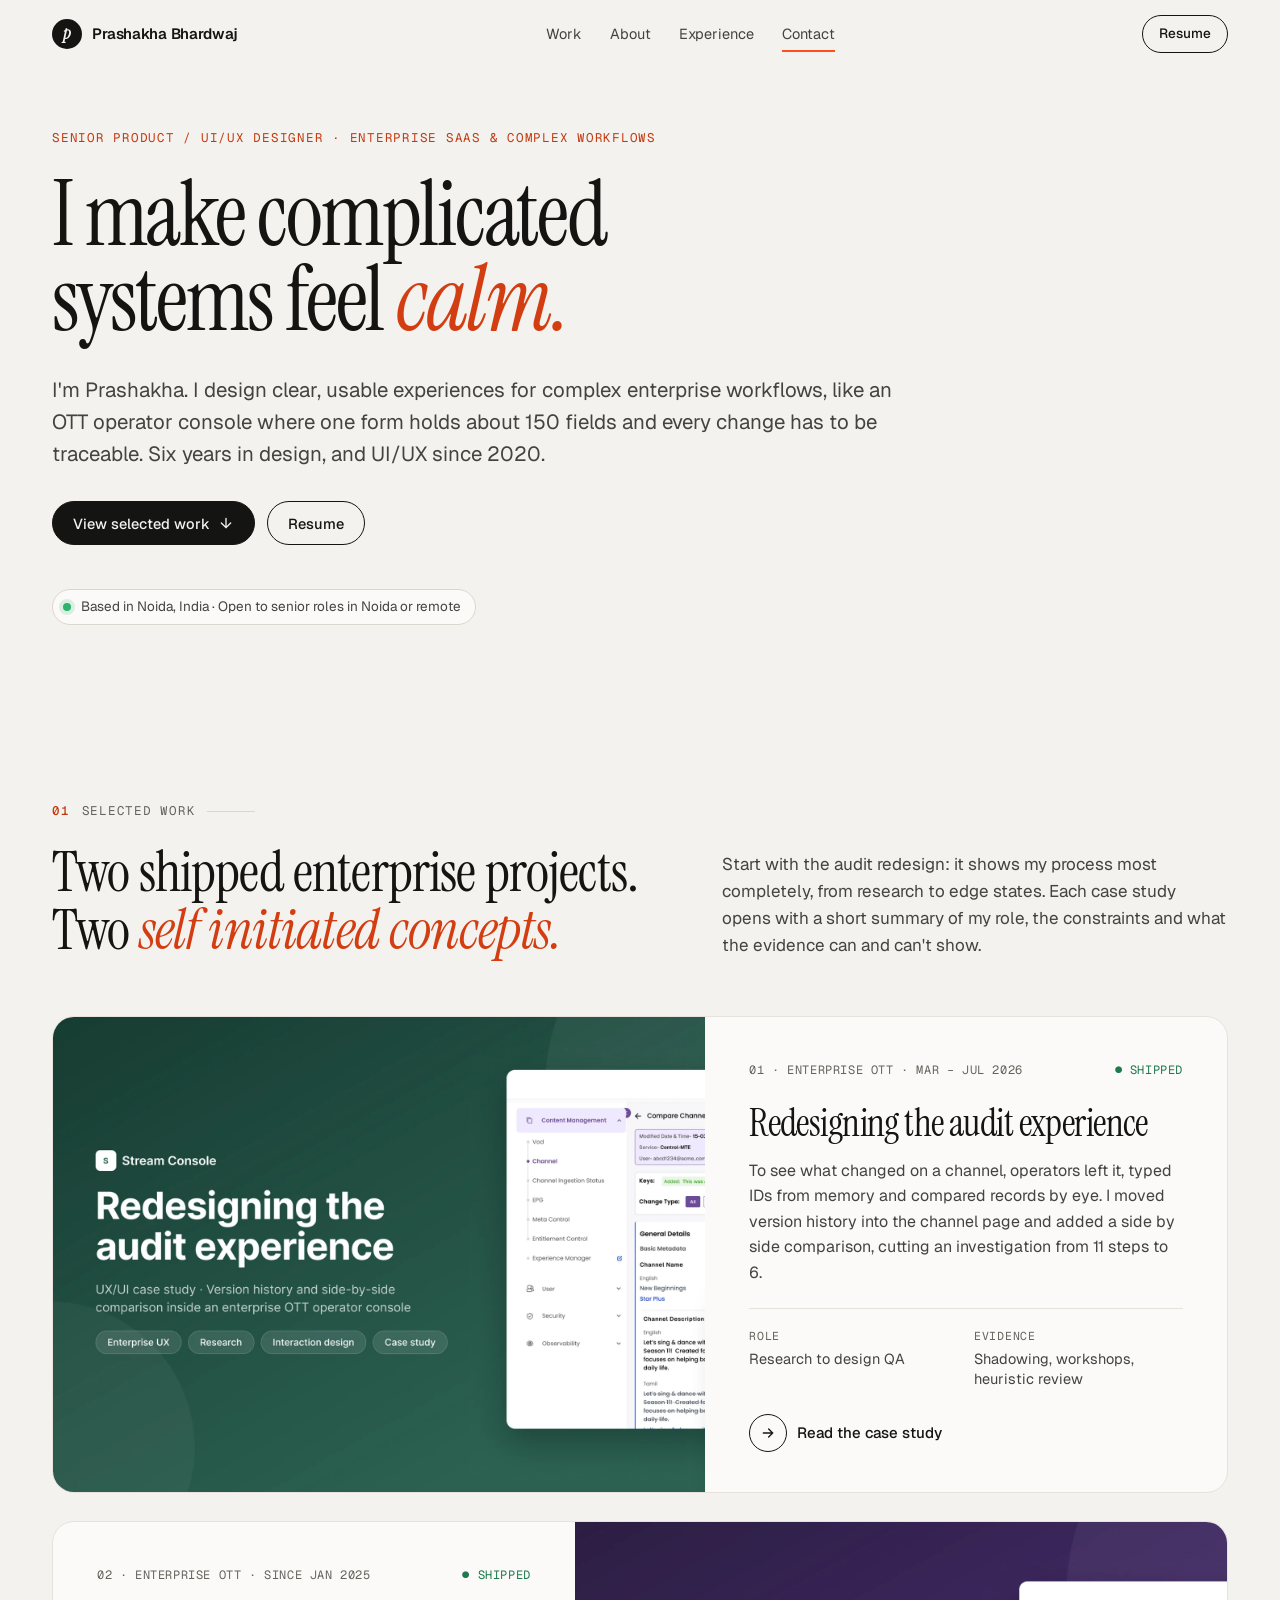
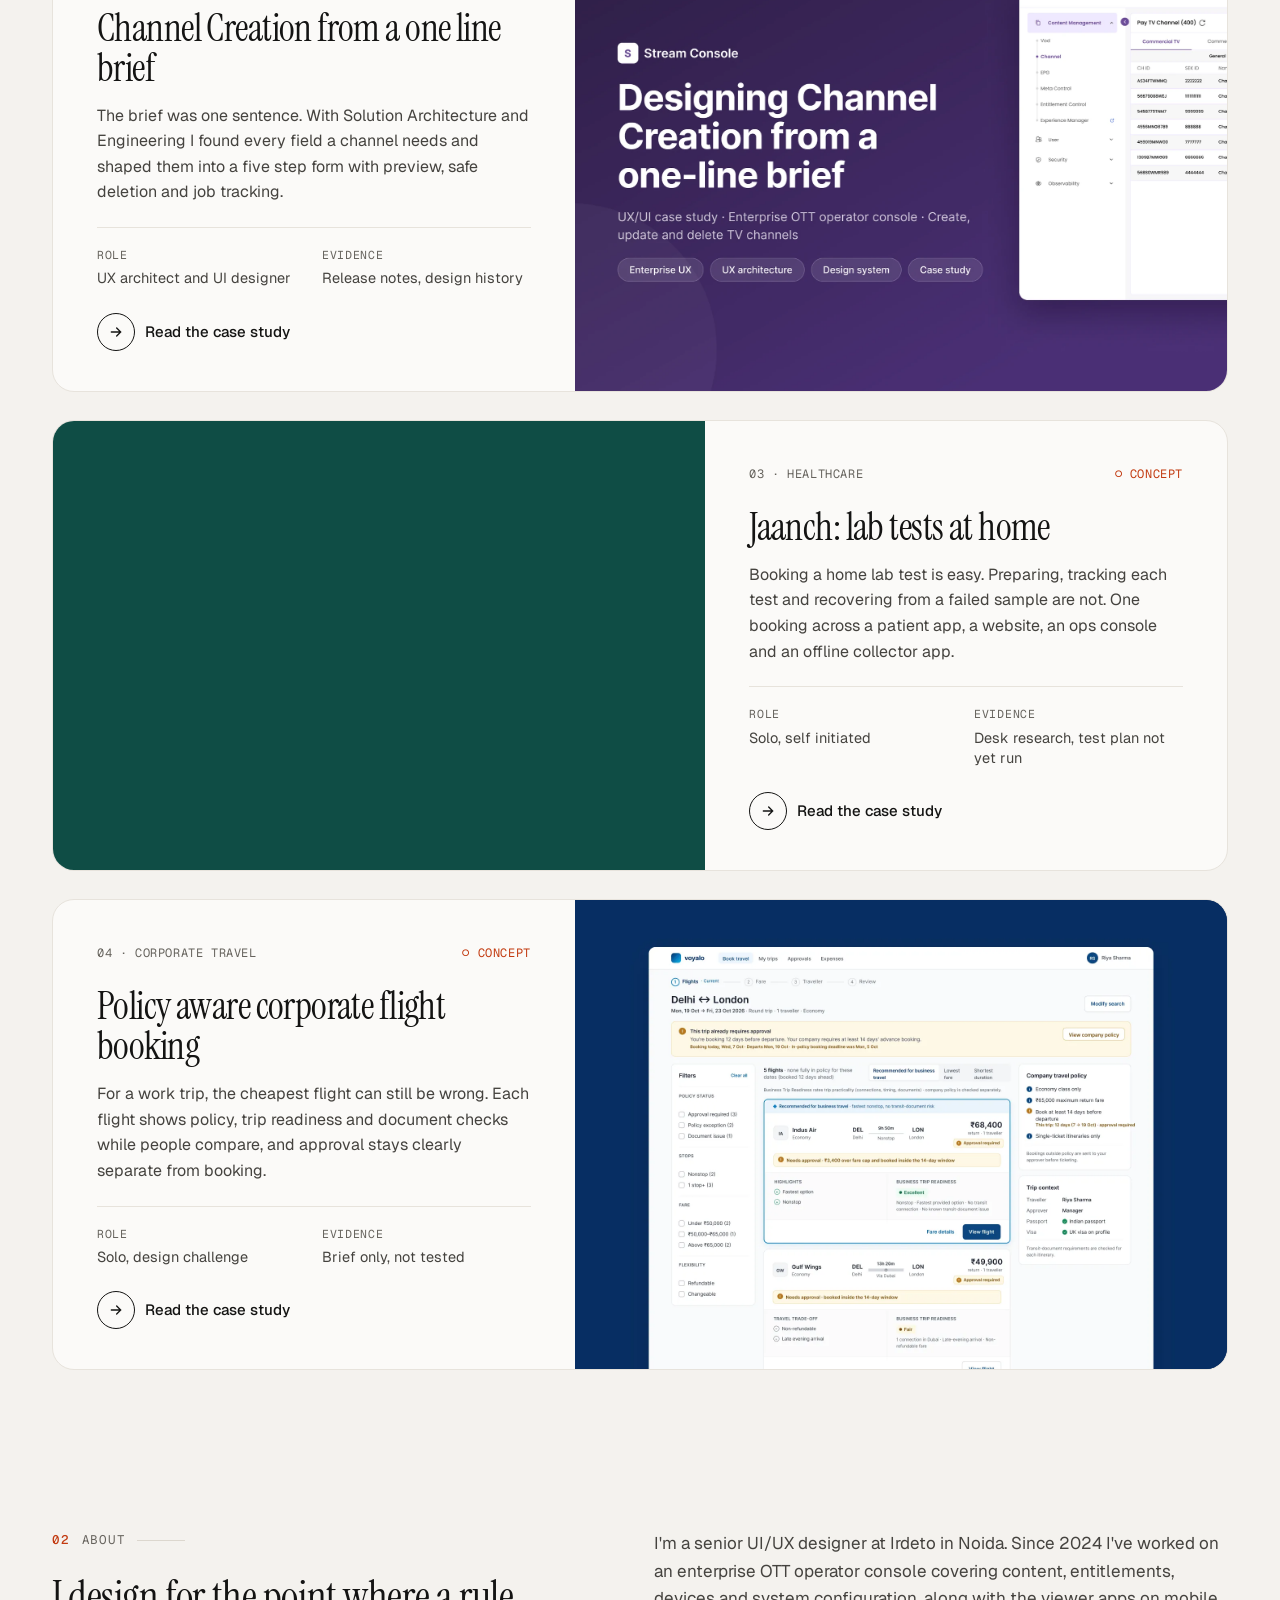
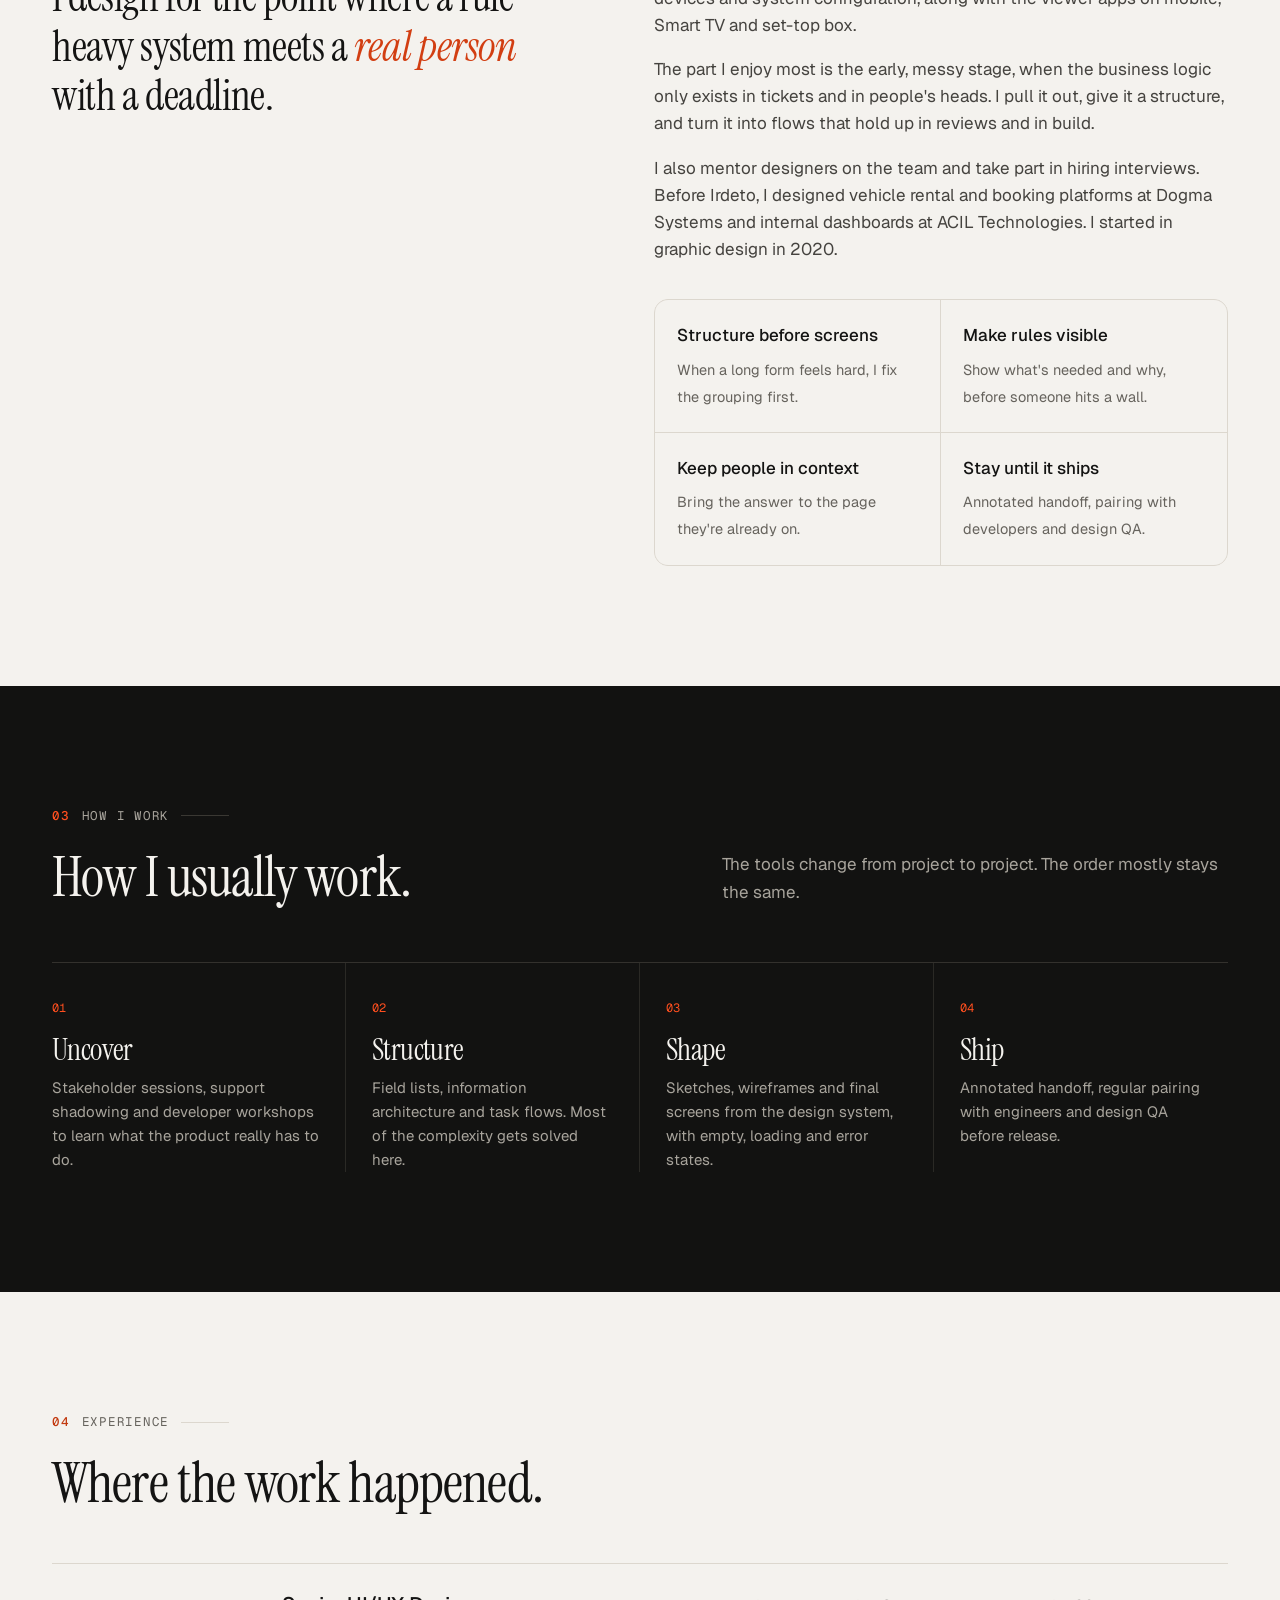
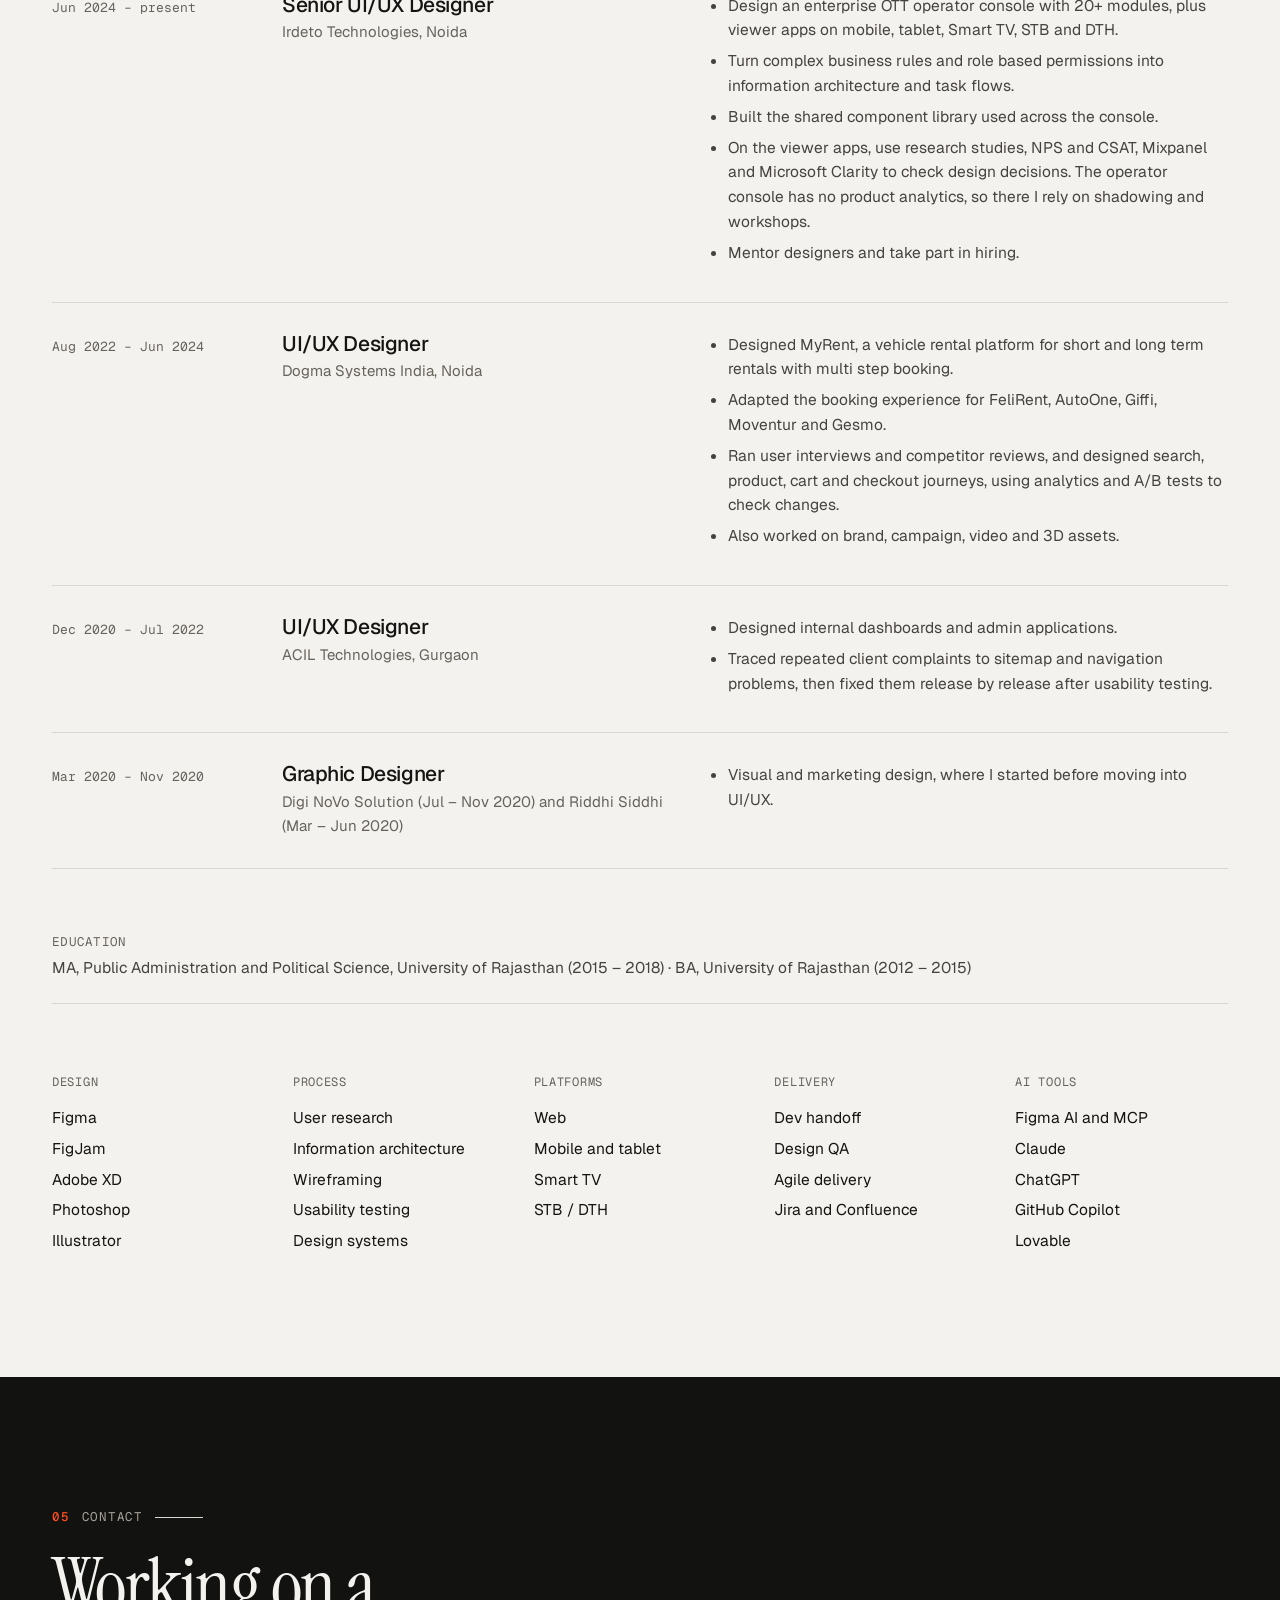
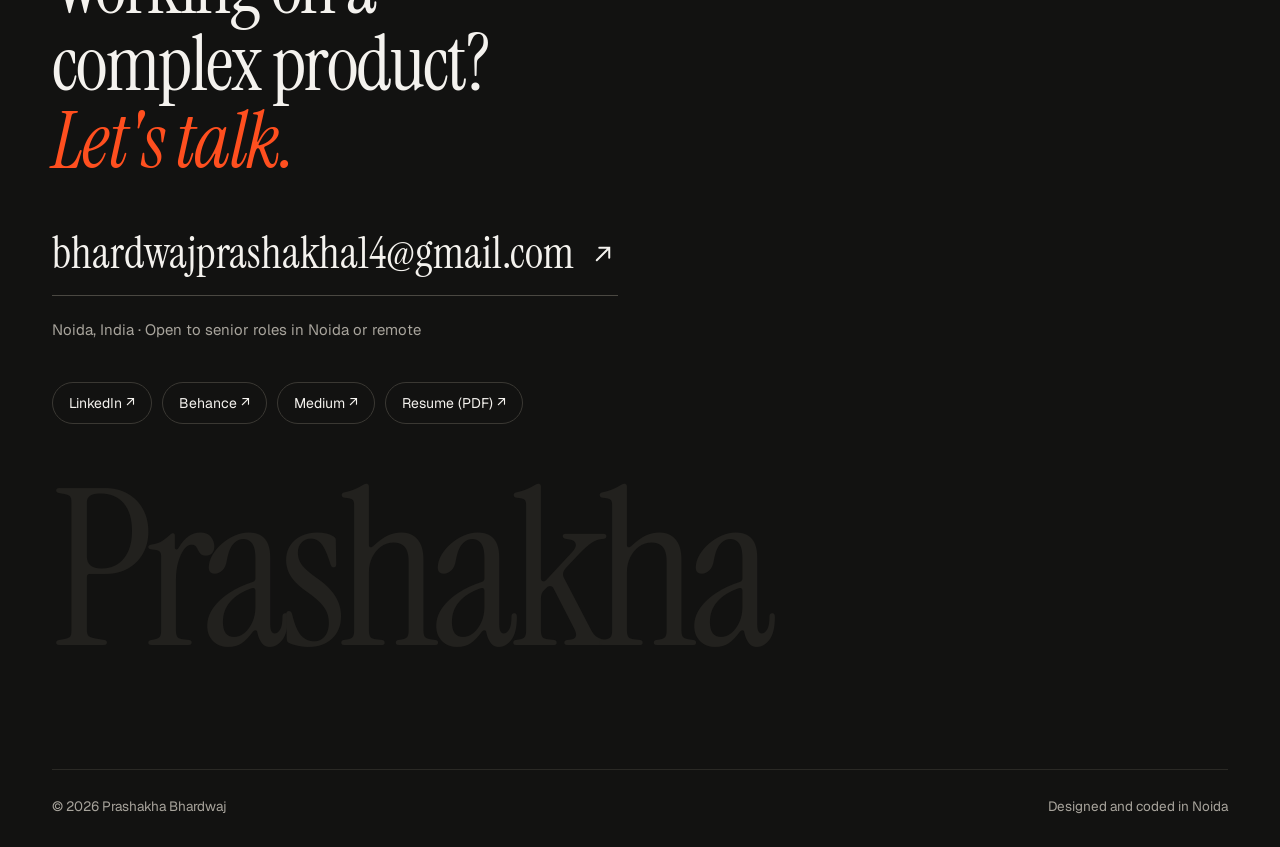
==== commit dda53b4c: "Portfolio v3 (4/4): new homepage with clearer positioning and work order" ====
--- a/index.html
+++ b/index.html
@@ -3,215 +3,212 @@
 <head>
 <meta charset="UTF-8">
 <meta name="viewport" content="width=device-width, initial-scale=1">
-<title>Prashakha Bhardwaj, Senior UI/UX Designer</title>
-<meta name="description" content="Senior UI/UX designer with 6+ years of experience in enterprise SaaS and OTT products. Case studies in operator consoles, healthcare and corporate travel.">
-<meta property="og:title" content="Prashakha Bhardwaj, Senior UI/UX Designer">
-<meta property="og:description" content="Case studies in enterprise UX, OTT operator consoles, healthcare and corporate travel.">
-<meta property="og:image" content="assets/img/ch-listing.webp">
+<title>Prashakha Bhardwaj | Senior Product and UI/UX Designer</title>
+<meta name="description" content="Senior product and UI/UX designer in Noida, designing clear, usable experiences for complex enterprise workflows. Case studies in OTT operator consoles, healthcare and corporate travel.">
+<link rel="canonical" href="https://bhardwajprashakha14.github.io/Prashakha-Bhardwaj-Portfolio/">
+<meta property="og:type" content="website">
+<meta property="og:site_name" content="Prashakha Bhardwaj">
+<meta property="og:title" content="Prashakha Bhardwaj | Senior Product and UI/UX Designer">
+<meta property="og:description" content="Designing clear, usable experiences for complex enterprise workflows.">
+<meta property="og:url" content="https://bhardwajprashakha14.github.io/Prashakha-Bhardwaj-Portfolio/">
+<meta property="og:image" content="https://bhardwajprashakha14.github.io/Prashakha-Bhardwaj-Portfolio/assets/img/au-cover.webp">
+<meta name="twitter:card" content="summary_large_image">
+<meta name="theme-color" content="#F4F2EE">
 <link rel="preconnect" href="https://fonts.googleapis.com">
 <link rel="preconnect" href="https://fonts.gstatic.com" crossorigin>
 <link href="https://fonts.googleapis.com/css2?family=Geist:wght@400;500;600&family=Geist+Mono:wght@400;500&family=Instrument+Serif:ital@0;1&display=swap" rel="stylesheet">
 <link rel="stylesheet" href="assets/site.css">
+<script>document.documentElement.classList.add('js')</script>
 <link rel="icon" href="data:image/svg+xml,%3Csvg xmlns='http://www.w3.org/2000/svg' viewBox='0 0 32 32'%3E%3Ccircle cx='16' cy='16' r='16' fill='%23141413'/%3E%3Ctext x='16' y='22' font-family='Georgia' font-style='italic' font-size='18' fill='%23F4F2EE' text-anchor='middle'%3Ep%3C/text%3E%3C/svg%3E">
 </head>
 <body>
+<a class="skip" href="#content">Skip to content</a>
 
 <header class="nav">
   <div class="wrap">
-    <a href="#top" class="brand"><span class="mark">p</span>Prashakha Bhardwaj</a>
-    <nav class="nav-links" aria-label="Sections">
+    <a href="#top" class="brand"><span class="mark" aria-hidden="true">p</span>Prashakha Bhardwaj</a>
+    <nav class="nav-links" id="site-menu" aria-label="Sections">
       <a href="#work">Work</a>
       <a href="#about">About</a>
       <a href="#experience">Experience</a>
       <a href="#contact">Contact</a>
+      <a class="menu-only" href="Prashakha-Bhardwaj-Resume.pdf" target="_blank" rel="noopener">Resume (PDF)</a>
     </nav>
-    <a class="btn btn-line" href="Prashakha-Bhardwaj-Resume.pdf" target="_blank" rel="noopener">Resume</a>
+    <div class="nav-end">
+      <a class="btn btn-line nav-resume" href="Prashakha-Bhardwaj-Resume.pdf" target="_blank" rel="noopener">Resume</a>
+      <button class="menu-btn" type="button" aria-expanded="false" aria-controls="site-menu"><span class="sr">Menu</span><i></i><i></i></button>
+    </div>
   </div>
 </header>
 
-<main id="top">
-<!-- HERO -->
-<div class="hero">
-  <div class="wrap">
-    <div class="status rv"><i></i>Open to senior UI/UX roles in Noida or remote</div>
+<main id="content">
+<div class="hero" id="top">
+  <div class="wrap">
+    <p class="role rv">Senior Product / UI/UX Designer <span aria-hidden="true">·</span> Enterprise SaaS &amp; Complex Workflows</p>
     <h1 class="display rv">I make complicated<br>systems feel <em>calm.</em></h1>
     <div class="hero-row">
-      <p class="lede rv">I'm Prashakha, a senior UI/UX designer with over six years of experience. I take dense business rules and turn them into screens people can use without a manual. Right now I lead UX on an enterprise OTT operator console, where a single form can hold 150 fields and every change has to be traceable.</p>
+      <p class="lede rv">I'm Prashakha. I design clear, usable experiences for complex enterprise workflows, like an OTT operator console where one form holds about 150 fields and every change has to be traceable. Six years in design, and UI/UX since 2020.</p>
       <div class="hero-cta rv">
-        <a class="btn btn-ink" href="#work">See the work
-          <svg viewBox="0 0 24 24" fill="none" stroke="currentColor" stroke-width="2" stroke-linecap="round"><path d="M12 5v14M5 12l7 7 7-7"/></svg></a>
-        <a class="btn btn-line" href="mailto:bhardwajprashakha14@gmail.com">Say hello</a>
-      </div>
-    </div>
-    <div class="facts rv">
-      <div><b>6+</b><span>years in product design</span></div>
-      <div><b>20+</b><span>admin modules shipped</span></div>
-      <div><b>5</b><span>platforms, from web to set-top box</span></div>
-      <div><b>3</b><span>product companies</span></div>
-    </div>
+        <a class="btn btn-ink" href="#work">View selected work
+          <svg viewBox="0 0 24 24" fill="none" stroke="currentColor" stroke-width="2" stroke-linecap="round" aria-hidden="true"><path d="M12 5v14M5 12l7 7 7-7"/></svg></a>
+        <a class="btn btn-line" href="Prashakha-Bhardwaj-Resume.pdf" target="_blank" rel="noopener">Resume <span class="sr">(PDF, opens in a new tab)</span></a>
+      </div>
+    </div>
+    <p class="status rv"><i aria-hidden="true"></i>Based in Noida, India · Open to senior roles in Noida or remote</p>
   </div>
 </div>
 
-<div class="ticker" aria-hidden="true"><div class="track">
-  <span>Enterprise SaaS</span><span>OTT operator consoles</span><span>Information architecture</span><span>Design systems</span><span>Smart TV and set-top box</span><span>Usability testing</span><span>Dev handoff</span>
-  <span>Enterprise SaaS</span><span>OTT operator consoles</span><span>Information architecture</span><span>Design systems</span><span>Smart TV and set-top box</span><span>Usability testing</span><span>Dev handoff</span>
-</div></div>
-
-<!-- WORK -->
-<section id="work">
+<section id="work" aria-labelledby="work-h">
   <div class="wrap">
     <div class="sec-head">
       <div>
         <div class="kicker rv"><b>01</b> Selected work</div>
-        <h2 class="h2 rv">Four case studies.<br>Two from work, two <em>of my own.</em></h2>
-      </div>
-      <p class="rv">The first two shipped on the enterprise console I work on today. The other two are concept projects I did on my own to work in healthcare and travel. I've written each one the way I would talk you through it in an interview.</p>
+        <h2 class="h2 rv" id="work-h">Two shipped enterprise projects.<br>Two <em>self initiated concepts.</em></h2>
+      </div>
+      <p class="rv">Start with the audit redesign: it shows my process most completely, from research to edge states. Each case study opens with a short summary of my role, the constraints and what the evidence can and can't show.</p>
     </div>
 
     <div class="projects">
+      <a class="proj rv" href="work/audit-experience.html">
+        <div class="proj-art full thumb"><img src="assets/img/au-thumb.webp" alt="" width="1616" height="1264" loading="lazy" decoding="async"></div>
+        <div class="proj-body">
+          <div class="proj-meta"><span>01 · Enterprise OTT · Mar – Jul 2026</span><span class="tag-ship">Shipped</span></div>
+          <h3>Redesigning the audit experience</h3>
+          <p>To see what changed on a channel, operators left it, typed IDs from memory and compared records by eye. I moved version history into the channel page and added a side by side comparison, cutting an investigation from 11 steps to 6.</p>
+          <dl class="proj-facts"><div><dt>Role</dt><dd>Research to design QA</dd></div><div><dt>Evidence</dt><dd>Shadowing, workshops, heuristic review</dd></div></dl>
+          <span class="go"><span class="arr"><svg viewBox="0 0 24 24" fill="none" stroke="currentColor" stroke-width="2" stroke-linecap="round" aria-hidden="true"><path d="M5 12h14M13 6l6 6-6 6"/></svg></span>Read the case study</span>
+        </div>
+      </a>
+
       <a class="proj rv" href="work/channel-creation.html">
-        <div class="proj-art bg-plum">
-          <img class="a1" src="assets/img/ch-listing.webp" alt="Channel listing with tabs for each distribution type and inline enable toggles" loading="lazy">
-          <img class="a2" src="assets/img/ch-preview.webp" alt="Preview step of the channel creation stepper" loading="lazy">
-        </div>
-        <div class="proj-body">
-          <div class="proj-meta"><span>01 &nbsp; Enterprise OTT</span><span class="tag-ship">● Shipped</span></div>
-          <h3>Channel Creation: from a one line brief to 150 fields</h3>
-          <p>The brief was one sentence. I worked with Solution Architecture and Engineering to find every field a channel needs, then grouped them into a five step form with validation, a preview before submit, safe deletion and live job tracking.</p>
-          <div class="chips"><span class="chip">Information architecture</span><span class="chip">Form systems</span><span class="chip">Solution design</span></div>
-          <div class="proj-stat"><div><b>~150</b><span>fields structured</span></div><div><b>5</b><span>sections</span></div><div><b>12+</b><span>releases, one pattern</span></div></div>
-          <span class="go"><span class="arr"><svg viewBox="0 0 24 24" fill="none" stroke="currentColor" stroke-width="2" stroke-linecap="round"><path d="M5 12h14M13 6l6 6-6 6"/></svg></span>Read the case study</span>
-        </div>
-      </a>
-
-      <a class="proj rv" href="work/audit-experience.html">
-        <div class="proj-art bg-sage">
-          <img class="a1" src="assets/img/au-compare.webp" alt="Side-by-side version comparison with added, updated and removed values highlighted" loading="lazy">
-          <img class="a2" src="assets/img/au-versions.webp" alt="Version history list with two versions selected" loading="lazy">
-        </div>
-        <div class="proj-body">
-          <div class="proj-meta"><span>02 &nbsp; Enterprise OTT</span><span class="tag-ship">● Shipped</span></div>
-          <h3>Redesigning the audit experience</h3>
-          <p>To see what changed on a channel, operators had to leave it, remember its ID and rebuild filters in a separate module. I moved version history into the channel page and added a side by side comparison that highlights every change.</p>
-          <div class="chips"><span class="chip">UX research</span><span class="chip">Heuristic audit</span><span class="chip">Interaction design</span></div>
-          <div class="proj-stat"><div><b>11→6</b><span>steps per investigation</span></div><div><b>0</b><span>screens to leave</span></div><div><b>1</b><span>click to open history</span></div></div>
-          <span class="go"><span class="arr"><svg viewBox="0 0 24 24" fill="none" stroke="currentColor" stroke-width="2" stroke-linecap="round"><path d="M5 12h14M13 6l6 6-6 6"/></svg></span>Read the case study</span>
+        <div class="proj-art full thumb"><img src="assets/img/ch-thumb.webp" alt="" width="1616" height="1264" loading="lazy" decoding="async"></div>
+        <div class="proj-body">
+          <div class="proj-meta"><span>02 · Enterprise OTT · Since Jan 2025</span><span class="tag-ship">Shipped</span></div>
+          <h3>Channel Creation from a one line brief</h3>
+          <p>The brief was one sentence. With Solution Architecture and Engineering I found every field a channel needs and shaped them into a five step form with preview, safe deletion and job tracking.</p>
+          <dl class="proj-facts"><div><dt>Role</dt><dd>UX architect and UI designer</dd></div><div><dt>Evidence</dt><dd>Release notes, design history</dd></div></dl>
+          <span class="go"><span class="arr"><svg viewBox="0 0 24 24" fill="none" stroke="currentColor" stroke-width="2" stroke-linecap="round" aria-hidden="true"><path d="M5 12h14M13 6l6 6-6 6"/></svg></span>Read the case study</span>
         </div>
       </a>
 
       <a class="proj rv" href="work/jaanch.html">
         <div class="proj-art full contain bg-teal">
-          <img src="assets/img/jaanch-01-cover.webp" alt="Jaanch cover: lab tests at home, without the guesswork" loading="lazy">
-        </div>
-        <div class="proj-body">
-          <div class="proj-meta"><span>03 &nbsp; Healthcare</span><span class="tag-concept">○ Concept</span></div>
-          <h3>Jaanch: lab tests at home, without the guesswork</h3>
-          <p>Booking a home lab test is easy. People get lost after that, when they need to prepare, track each test and deal with a failed sample. I designed one booking across a patient app, a website, an ops console and an offline collector app.</p>
-          <div class="chips"><span class="chip">Service design</span><span class="chip">Design system</span><span class="chip">Light and dark mode</span></div>
-          <div class="proj-stat"><div><b>4</b><span>surfaces</span></div><div><b>68</b><span>screens</span></div><div><b>30</b><span>components</span></div></div>
-          <span class="go"><span class="arr"><svg viewBox="0 0 24 24" fill="none" stroke="currentColor" stroke-width="2" stroke-linecap="round"><path d="M5 12h14M13 6l6 6-6 6"/></svg></span>Read the case study</span>
+          <img src="assets/img/jaanch-01-cover.webp" alt="" width="1600" height="900" loading="lazy" decoding="async">
+        </div>
+        <div class="proj-body">
+          <div class="proj-meta"><span>03 · Healthcare</span><span class="tag-concept">Concept</span></div>
+          <h3>Jaanch: lab tests at home</h3>
+          <p>Booking a home lab test is easy. Preparing, tracking each test and recovering from a failed sample are not. One booking across a patient app, a website, an ops console and an offline collector app.</p>
+          <dl class="proj-facts"><div><dt>Role</dt><dd>Solo, self initiated</dd></div><div><dt>Evidence</dt><dd>Desk research, test plan not yet run</dd></div></dl>
+          <span class="go"><span class="arr"><svg viewBox="0 0 24 24" fill="none" stroke="currentColor" stroke-width="2" stroke-linecap="round" aria-hidden="true"><path d="M5 12h14M13 6l6 6-6 6"/></svg></span>Read the case study</span>
         </div>
       </a>
 
       <a class="proj rv" href="work/corporate-flight-booking.html">
         <div class="proj-art full bg-navy">
-          <img src="assets/img/flight-dribbble-1-search-results.webp" alt="Flight search results on desktop" loading="lazy">
-        </div>
-        <div class="proj-body">
-          <div class="proj-meta"><span>04 &nbsp; Corporate travel</span><span class="tag-concept">○ Concept</span></div>
+          <img src="assets/img/flight-dribbble-1-search-results.webp" alt="" width="1600" height="1200" loading="lazy" decoding="async">
+        </div>
+        <div class="proj-body">
+          <div class="proj-meta"><span>04 · Corporate travel</span><span class="tag-concept">Concept</span></div>
           <h3>Policy aware corporate flight booking</h3>
-          <p>For a work trip, the cheapest flight can still be the wrong one. This booking flow shows policy limits, approval needs and visa risks on each flight while people compare options, so nothing surprises them at checkout.</p>
-          <div class="chips"><span class="chip">Enterprise UX</span><span class="chip">Desktop and mobile</span><span class="chip">Semantic system</span></div>
-          <div class="proj-stat"><div><b>4</b><span>core screens</span></div><div><b>2</b><span>breakpoints</span></div><div><b>4</b><span>kinds of risk</span></div></div>
-          <span class="go"><span class="arr"><svg viewBox="0 0 24 24" fill="none" stroke="currentColor" stroke-width="2" stroke-linecap="round"><path d="M5 12h14M13 6l6 6-6 6"/></svg></span>Read the case study</span>
-        </div>
-      </a>
-    </div>
-  </div>
-</section>
-
-<!-- ABOUT -->
-<section id="about" style="padding-top:40px">
+          <p>For a work trip, the cheapest flight can still be wrong. Each flight shows policy, trip readiness and document checks while people compare, and approval stays clearly separate from booking.</p>
+          <dl class="proj-facts"><div><dt>Role</dt><dd>Solo, design challenge</dd></div><div><dt>Evidence</dt><dd>Brief only, not tested</dd></div></dl>
+          <span class="go"><span class="arr"><svg viewBox="0 0 24 24" fill="none" stroke="currentColor" stroke-width="2" stroke-linecap="round" aria-hidden="true"><path d="M5 12h14M13 6l6 6-6 6"/></svg></span>Read the case study</span>
+        </div>
+      </a>
+    </div>
+  </div>
+</section>
+
+<section id="about" aria-labelledby="about-h" style="padding-top:40px">
   <div class="wrap about">
     <div>
       <div class="kicker rv"><b>02</b> About</div>
-      <p class="big rv">I design for the point where a rule heavy system meets a <em>real person</em> with a deadline.</p>
+      <h2 class="big rv" id="about-h">I design for the point where a rule heavy system meets a <em>real person</em> with a deadline.</h2>
     </div>
     <div class="about-body rv">
-      <p>I'm a senior product designer based in Noida. For the last two years I've led UX on an enterprise OTT operator console. It covers content management, entitlement control, device management and system configuration, and what operators set there ends up on a viewer's TV, phone or set-top box.</p>
-      <p>The part I enjoy most is the early, messy stage. A lot of the business logic only exists in engineering tickets and in people's heads. I pull it out, give it a structure, and turn it into flows that hold up in usability testing and in sprint reviews.</p><p>Beyond my own projects, I mentor designers on the team, take part in hiring interviews, and bring research findings into roadmap discussions with Product and Engineering.</p>
-      <p>Before this I designed vehicle rental platforms and internal dashboards. I also use AI tools like Figma MCP and Claude to explore ideas and prototype faster, and I still do the thinking and testing myself.</p>
+      <p>I'm a senior UI/UX designer at Irdeto in Noida. Since 2024 I've worked on an enterprise OTT operator console covering content, entitlements, devices and system configuration, along with the viewer apps on mobile, Smart TV and set-top box.</p>
+      <p>The part I enjoy most is the early, messy stage, when the business logic only exists in tickets and in people's heads. I pull it out, give it a structure, and turn it into flows that hold up in reviews and in build.</p>
+      <p>I also mentor designers on the team and take part in hiring interviews. Before Irdeto, I designed vehicle rental and booking platforms at Dogma Systems and internal dashboards at ACIL Technologies. I started in graphic design in 2020.</p>
       <div class="principles">
         <div><b>Structure before screens</b><span>When a long form feels hard, I fix the grouping first.</span></div>
-        <div><b>Prevent errors early</b><span>If an action can't work yet, the button stays disabled.</span></div>
-        <div><b>Keep people in context</b><span>Show the answer on the page they are already on.</span></div>
+        <div><b>Make rules visible</b><span>Show what's needed and why, before someone hits a wall.</span></div>
+        <div><b>Keep people in context</b><span>Bring the answer to the page they're already on.</span></div>
         <div><b>Stay until it ships</b><span>Annotated handoff, pairing with developers and design QA.</span></div>
       </div>
     </div>
   </div>
 </section>
 
-<!-- PROCESS -->
-<section class="dark">
+<section class="dark" aria-labelledby="how-h">
   <div class="wrap">
     <div class="sec-head">
       <div>
-        <div class="kicker rv"><b>03</b> How I work</div>
-        <h2 class="h2 rv">How I usually work.</h2>
-      </div>
-      <p class="rv">The tools change from project to project. The order mostly stays the same.</p>
-    </div>
-    <div class="steps rv">
-      <div><span class="n">01</span><h4>Uncover</h4><p>Stakeholder sessions, support team shadowing and developer workshops to find out what the product really has to do.</p></div>
-      <div><span class="n">02</span><h4>Structure</h4><p>Field lists, information architecture and task flows. Most of the complexity gets solved at this stage.</p></div>
-      <div><span class="n">03</span><h4>Shape</h4><p>Sketches, wireframes and then final screens built from the design system, with empty, loading and error states defined.</p></div>
-      <div><span class="n">04</span><h4>Ship</h4><p>Annotated handoff, weekly pairing with engineers and design QA before release.</p></div>
-    </div>
-  </div>
-</section>
-
-<!-- EXPERIENCE -->
-<section id="experience">
+        <div class="kicker"><b>03</b> How I work</div>
+        <h2 class="h2" id="how-h">How I usually work.</h2>
+      </div>
+      <p>The tools change from project to project. The order mostly stays the same.</p>
+    </div>
+    <ol class="steps">
+      <li><span class="n">01</span><h3>Uncover</h3><p>Stakeholder sessions, support shadowing and developer workshops to learn what the product really has to do.</p></li>
+      <li><span class="n">02</span><h3>Structure</h3><p>Field lists, information architecture and task flows. Most of the complexity gets solved here.</p></li>
+      <li><span class="n">03</span><h3>Shape</h3><p>Sketches, wireframes and final screens from the design system, with empty, loading and error states.</p></li>
+      <li><span class="n">04</span><h3>Ship</h3><p>Annotated handoff, regular pairing with engineers and design QA before release.</p></li>
+    </ol>
+  </div>
+</section>
+
+<section id="experience" aria-labelledby="exp-h">
   <div class="wrap">
     <div class="kicker rv"><b>04</b> Experience</div>
-    <h2 class="h2 rv" style="margin-bottom:50px">Where the work happened.</h2>
+    <h2 class="h2 rv" id="exp-h" style="margin-bottom:50px">Where the work happened.</h2>
     <div class="exp rv">
       <div class="exp-row">
-        <div class="when">Jun 2024 to now</div>
-        <div><h4>Senior UI/UX Designer</h4><div class="co">Irdeto Technologies, Noida</div></div>
-        <ul><li>Lead UX for an enterprise OTT operator console with 20+ modules, plus the viewer apps on mobile, tablet, Smart TV, STB and DTH.</li><li>Turned complex business rules and role based permissions into clear information architecture and task flows.</li><li>Built the shared component library used across the console.</li><li>Run research studies, track NPS and CSAT, and use Mixpanel and Microsoft Clarity to check design decisions.</li><li>Mentor designers and take part in hiring.</li></ul>
-      </div>
-      <div class="exp-row">
-        <div class="when">Aug 2022 to Jun 2024</div>
-        <div><h4>UI/UX Designer</h4><div class="co">Dogma Systems India, Noida</div></div>
-        <ul><li>Designed MyRent, a vehicle rental platform for short and long term rentals with multi step booking.</li><li>Adapted the booking experience for FeliRent, AutoOne, Giffi, Moventur and Gesmo.</li><li>Ran user interviews and competitor reviews, and designed search, product, cart and checkout journeys.</li></ul>
-      </div>
-      <div class="exp-row">
-        <div class="when">Dec 2020 to Jul 2022</div>
-        <div><h4>UI/UX Designer</h4><div class="co">ACIL Technologies, Gurgaon</div></div>
-        <ul><li>Designed internal dashboards and admin applications.</li><li>Traced repeated client complaints back to sitemap and navigation problems, then fixed them release by release after usability testing.</li></ul>
-      </div>
+        <div class="when">Jun 2024 – present</div>
+        <div><h3>Senior UI/UX Designer</h3><div class="co">Irdeto Technologies, Noida</div></div>
+        <ul><li>Design an enterprise OTT operator console with 20+ modules, plus viewer apps on mobile, tablet, Smart TV, STB and DTH.</li><li>Turn complex business rules and role based permissions into information architecture and task flows.</li><li>Built the shared component library used across the console.</li><li>On the viewer apps, use research studies, NPS and CSAT, Mixpanel and Microsoft Clarity to check design decisions. The operator console has no product analytics, so there I rely on shadowing and workshops.</li><li>Mentor designers and take part in hiring.</li></ul>
+      </div>
+      <div class="exp-row">
+        <div class="when">Aug 2022 – Jun 2024</div>
+        <div><h3>UI/UX Designer</h3><div class="co">Dogma Systems India, Noida</div></div>
+        <ul><li>Designed MyRent, a vehicle rental platform for short and long term rentals with multi step booking.</li><li>Adapted the booking experience for FeliRent, AutoOne, Giffi, Moventur and Gesmo.</li><li>Ran user interviews and competitor reviews, and designed search, product, cart and checkout journeys, using analytics and A/B tests to check changes.</li><li>Also worked on brand, campaign, video and 3D assets.</li></ul>
+      </div>
+      <div class="exp-row">
+        <div class="when">Dec 2020 – Jul 2022</div>
+        <div><h3>UI/UX Designer</h3><div class="co">ACIL Technologies, Gurgaon</div></div>
+        <ul><li>Designed internal dashboards and admin applications.</li><li>Traced repeated client complaints to sitemap and navigation problems, then fixed them release by release after usability testing.</li></ul>
+      </div>
+      <div class="exp-row">
+        <div class="when">Mar 2020 – Nov 2020</div>
+        <div><h3>Graphic Designer</h3><div class="co">Digi NoVo Solution (Jul – Nov 2020) and Riddhi Siddhi (Mar – Jun 2020)</div></div>
+        <ul><li>Visual and marketing design, where I started before moving into UI/UX.</li></ul>
+      </div>
+    </div>
+
+    <div class="edu rv">
+      <h3 class="mono">Education</h3>
+      <p>MA, Public Administration and Political Science, University of Rajasthan (2015 – 2018) · BA, University of Rajasthan (2012 – 2015)</p>
     </div>
 
     <div class="tools rv">
-      <div><h5>Design</h5><ul><li>Figma</li><li>FigJam</li><li>Adobe XD</li><li>Photoshop</li><li>Illustrator</li></ul></div>
-      <div><h5>Process</h5><ul><li>User research</li><li>Information architecture</li><li>Wireframing</li><li>Usability testing</li><li>Design systems</li><li>Mixpanel and Clarity</li></ul></div>
-      <div><h5>Platforms</h5><ul><li>Web</li><li>Mobile and tablet</li><li>Smart TV</li><li>STB / DTH</li></ul></div>
-      <div><h5>Delivery</h5><ul><li>Dev handoff</li><li>Design QA</li><li>Agile delivery</li><li>Working with Product and QA</li></ul></div>
-      <div><h5>AI tools</h5><ul><li>Figma AI and MCP</li><li>Claude</li><li>ChatGPT</li><li>GitHub Copilot</li><li>Lovable</li></ul></div>
+      <div><h3>Design</h3><ul><li>Figma</li><li>FigJam</li><li>Adobe XD</li><li>Photoshop</li><li>Illustrator</li></ul></div>
+      <div><h3>Process</h3><ul><li>User research</li><li>Information architecture</li><li>Wireframing</li><li>Usability testing</li><li>Design systems</li></ul></div>
+      <div><h3>Platforms</h3><ul><li>Web</li><li>Mobile and tablet</li><li>Smart TV</li><li>STB / DTH</li></ul></div>
+      <div><h3>Delivery</h3><ul><li>Dev handoff</li><li>Design QA</li><li>Agile delivery</li><li>Jira and Confluence</li></ul></div>
+      <div><h3>AI tools</h3><ul><li>Figma AI and MCP</li><li>Claude</li><li>ChatGPT</li><li>GitHub Copilot</li><li>Lovable</li></ul></div>
     </div>
   </div>
 </section>
 </main>
 
-<!-- CONTACT -->
-<footer class="contact" id="contact">
-  <div class="wrap">
-    <div class="kicker rv"><b>05</b> Contact</div>
-    <h2 class="h-xl rv">Working on a complex product? <em>Let's talk.</em></h2>
-    <a class="mail rv" href="mailto:bhardwajprashakha14@gmail.com">bhardwajprashakha14@gmail.com
-      <svg width="30" height="30" viewBox="0 0 24 24" fill="none" stroke="currentColor" stroke-width="1.6" stroke-linecap="round"><path d="M7 17 17 7M9 7h8v8"/></svg></a>
-    <div class="socials rv">
+<footer class="contact" id="contact" aria-labelledby="contact-h">
+  <div class="wrap">
+    <div class="kicker"><b>05</b> Contact</div>
+    <h2 class="h-xl" id="contact-h">Working on a complex product? <em>Let's talk.</em></h2>
+    <a class="mail" href="mailto:bhardwajprashakha14@gmail.com">bhardwajprashakha14@gmail.com
+      <svg width="30" height="30" viewBox="0 0 24 24" fill="none" stroke="currentColor" stroke-width="1.6" stroke-linecap="round" aria-hidden="true"><path d="M7 17 17 7M9 7h8v8"/></svg></a>
+    <p class="where">Noida, India · Open to senior roles in Noida or remote</p>
+    <div class="socials">
       <a href="https://www.linkedin.com/in/prashakha-bhardwaj-ux/" target="_blank" rel="noopener">LinkedIn ↗</a>
       <a href="https://www.behance.net/prashakbhardwa" target="_blank" rel="noopener">Behance ↗</a>
       <a href="https://medium.com/@bhardwajprashakha14" target="_blank" rel="noopener">Medium ↗</a>
--- a/assets/site.css
+++ b/assets/site.css
@@ -0,0 +1,446 @@
+/* Prashakha Bhardwaj — portfolio. Hand-built, no framework. */
+:root{
+  --paper:#F4F2EE; --paper-2:#ECE8E1; --card:#FBFAF8;
+  --ink:#141413; --ink-2:#45433F; --ink-3:#66635D; --line:#DCD7CE; --line-2:#E7E3DC;
+  --accent:#FF4F1F; --accent-ink:#C23A10; --accent-soft:#FFE6DC;
+  --dark:#121211; --dark-2:#1D1C1A; --on-dark:#F4F2EE; --on-dark-2:#A8A49C;
+  --ok:#1F7A4D; --warn:#B26B00; --bad:#C0352B;
+  --serif:'Instrument Serif',Georgia,serif;
+  --sans:'Geist',ui-sans-serif,system-ui,-apple-system,'Segoe UI',sans-serif;
+  --mono:'Geist Mono',ui-monospace,'SFMono-Regular',Menlo,monospace;
+  --maxw:1240px; --r:14px; --r-lg:22px;
+  --shadow:0 1px 0 rgba(20,20,19,.04),0 18px 40px -18px rgba(20,20,19,.22);
+}
+*,*::before,*::after{box-sizing:border-box}
+html{scroll-behavior:smooth;-webkit-text-size-adjust:100%}
+@media(prefers-reduced-motion:reduce){html{scroll-behavior:auto}}
+body{margin:0;background:var(--paper);color:var(--ink);font-family:var(--sans);font-size:17px;line-height:1.6;-webkit-font-smoothing:antialiased;text-rendering:optimizeLegibility}
+img{max-width:100%;display:block}
+a{color:inherit;text-decoration:none}
+::selection{background:var(--accent);color:#fff}
+:focus-visible{outline:2px solid var(--accent);outline-offset:3px;border-radius:4px}
+.wrap{max-width:var(--maxw);margin:0 auto;padding:0 32px}
+@media(max-width:720px){.wrap{padding:0 18px}body{font-size:16px}}
+
+/* type */
+.serif{font-family:var(--serif);font-weight:400;letter-spacing:-.01em}
+.mono{font-family:var(--mono);font-size:12.5px;letter-spacing:.02em;text-transform:uppercase}
+h1,h2,h3,h4{margin:0;font-weight:500;letter-spacing:-.02em;line-height:1.08}
+.display{font-family:var(--serif);font-weight:400;font-size:clamp(44px,7vw,104px);line-height:.95;letter-spacing:-.025em}
+.display em,.h2 em,.h-xl em{font-style:italic;color:var(--accent)}
+.h-xl{font-family:var(--serif);font-weight:400;font-size:clamp(40px,6vw,84px);line-height:1;letter-spacing:-.02em}
+.h2{font-family:var(--serif);font-weight:400;font-size:clamp(32px,4.4vw,56px);line-height:1.04;letter-spacing:-.015em}
+.h3{font-size:clamp(20px,2.2vw,26px);font-weight:500;line-height:1.2}
+.lede{font-size:clamp(18px,1.6vw,21px);line-height:1.55;color:var(--ink-2);max-width:62ch}
+p{margin:0 0 1em}
+.muted{color:var(--ink-3)}
+.kicker{display:flex;align-items:center;gap:12px;font-family:var(--mono);font-size:12.5px;letter-spacing:.06em;text-transform:uppercase;color:var(--ink-3);margin-bottom:22px}
+.kicker b{color:var(--accent);font-weight:500}
+.kicker::after{content:"";height:1px;flex:0 0 48px;background:var(--line)}
+
+/* nav */
+.nav{position:fixed;inset:0 0 auto 0;z-index:50;transition:background .3s,border-color .3s;border-bottom:1px solid transparent}
+.nav.solid{background:rgba(244,242,238,.86);backdrop-filter:saturate(1.4) blur(14px);-webkit-backdrop-filter:saturate(1.4) blur(14px);border-color:var(--line-2)}
+.nav .wrap{display:flex;align-items:center;justify-content:space-between;height:68px}
+.brand{display:flex;align-items:center;gap:10px;font-weight:600;font-size:15px;letter-spacing:-.01em}
+.brand .mark{width:30px;height:30px;border-radius:50%;background:var(--ink);color:var(--paper);display:grid;place-items:center;font-family:var(--serif);font-size:17px;font-style:italic}
+.nav-links{display:flex;gap:28px;font-size:14.5px;color:var(--ink-2)}
+.nav-links a{position:relative;padding:4px 0}
+.nav-links a:hover{color:var(--ink)}
+.nav-links a.on::after{content:"";position:absolute;left:0;right:0;bottom:-2px;height:1.5px;background:var(--accent)}
+.btn{display:inline-flex;align-items:center;gap:8px;height:44px;padding:0 20px;border-radius:999px;font-size:14.5px;font-weight:500;border:1px solid var(--ink);transition:transform .2s,background .2s,color .2s;white-space:nowrap}
+.btn:hover{transform:translateY(-1px)}
+.btn-ink{background:var(--ink);color:var(--paper)}
+.btn-ink:hover{background:var(--accent);border-color:var(--accent)}
+.btn-line:hover{background:var(--ink);color:var(--paper)}
+.btn svg{width:16px;height:16px}
+.nav .btn{height:38px;padding:0 16px;font-size:13.5px}
+
+
+/* hero */
+.hero{padding:128px 0 56px;position:relative}
+.status{display:inline-flex;align-items:center;gap:10px;font-size:13.5px;color:var(--ink-2);border:1px solid var(--line);border-radius:999px;padding:6px 14px 6px 10px;background:var(--card);margin:44px 0 0}
+.role{font-family:var(--mono);font-size:12.5px;letter-spacing:.06em;text-transform:uppercase;color:var(--accent-ink);margin:0 0 24px}
+.status i{width:8px;height:8px;border-radius:50%;background:#2DB36B;box-shadow:0 0 0 4px rgba(45,179,107,.16)}
+.hero .lede{margin:0}
+.hero-row{display:flex;justify-content:space-between;align-items:flex-end;gap:32px;flex-wrap:wrap;margin-top:32px}
+.hero-cta{display:flex;gap:12px;flex-wrap:wrap}
+.facts{display:grid;grid-template-columns:repeat(4,minmax(0,1fr));border-top:1px solid var(--line);margin-top:80px}
+.facts>div{padding:22px 22px 0 0}
+.facts b{display:block;font-family:var(--serif);font-weight:400;font-size:clamp(34px,4vw,52px);line-height:1;letter-spacing:-.02em}
+.facts span{font-size:14px;color:var(--ink-3)}
+@media(max-width:720px){.facts{grid-template-columns:repeat(2,1fr);row-gap:20px}.hero{padding-top:104px}}
+
+/* marquee of platforms */
+.ticker{border-block:1px solid var(--line);overflow:hidden;white-space:nowrap;padding:16px 0;color:var(--ink-3);font-family:var(--mono);font-size:13px;letter-spacing:.06em;text-transform:uppercase}
+.ticker .track{display:inline-flex;gap:46px;animation:tick 40s linear infinite;padding-left:46px}
+.ticker .track span::before{content:"✳";color:var(--accent);margin-right:46px}
+@keyframes tick{to{transform:translateX(-50%)}}
+@media(prefers-reduced-motion:reduce){.ticker .track{animation:none}}
+
+/* sections */
+section{padding:120px 0}
+@media(max-width:720px){section{padding:80px 0}}
+.sec-head{display:grid;grid-template-columns:1fr auto;align-items:end;gap:30px;margin-bottom:56px}
+.sec-head p{max-width:46ch;color:var(--ink-2);margin:0}
+@media(max-width:820px){.sec-head{grid-template-columns:1fr}}
+
+/* project list */
+.projects{display:flex;flex-direction:column;gap:28px}
+.proj{display:grid;grid-template-columns:1.25fr 1fr;gap:0;background:var(--card);border:1px solid var(--line-2);border-radius:var(--r-lg);overflow:hidden;transition:transform .35s cubic-bezier(.2,.7,.2,1),box-shadow .35s}
+.proj:hover{transform:translateY(-4px);box-shadow:var(--shadow)}
+.proj:nth-child(even){grid-template-columns:1fr 1.25fr}
+.proj:nth-child(even) .proj-art{order:2}
+.proj-art{position:relative;min-height:380px;overflow:hidden}
+.proj-art img{position:absolute;border-radius:10px;box-shadow:0 24px 60px -20px rgba(0,0,0,.45);transition:transform .6s cubic-bezier(.2,.7,.2,1)}
+.proj:hover .proj-art img{transform:translateY(-6px) scale(1.01)}
+.proj-art .a1{left:9%;top:12%;width:92%}
+.proj-art .a2{right:6%;bottom:-18%;width:46%}
+.proj-art.full img{inset:0;width:100%;height:100%;object-fit:cover;border-radius:0;box-shadow:none}
+.proj-body{padding:44px 44px 40px;display:flex;flex-direction:column}
+.proj-meta{display:flex;justify-content:space-between;gap:12px;font-family:var(--mono);font-size:12px;letter-spacing:.05em;text-transform:uppercase;color:var(--ink-3)}
+.proj-meta .tag-ship{color:var(--ok)}
+.proj-meta .tag-concept{color:var(--accent-ink)}
+.proj-meta .tag-ship::before{content:"● "}.proj-meta .tag-concept::before{content:"○ "}
+.proj h3{font-family:var(--serif);font-weight:400;font-size:clamp(28px,3vw,40px);line-height:1.04;letter-spacing:-.015em;margin:24px 0 14px}
+.proj p{color:var(--ink-2);font-size:16px;margin:0 0 22px}
+.chips{display:flex;flex-wrap:wrap;gap:8px;margin-bottom:28px}
+.chip{font-size:12.5px;padding:5px 11px;border-radius:999px;border:1px solid var(--line);color:var(--ink-2);background:var(--paper)}
+.proj-stat{display:flex;gap:30px;margin:auto 0 26px;padding-top:22px;border-top:1px solid var(--line-2)}
+.proj-stat b{display:block;font-family:var(--serif);font-weight:400;font-size:32px;line-height:1}
+.proj-stat span{font-size:12.5px;color:var(--ink-3)}
+.go{display:inline-flex;align-items:center;gap:10px;font-weight:500;font-size:15px}
+.go .arr{width:38px;height:38px;border-radius:50%;border:1px solid var(--ink);display:grid;place-items:center;transition:background .25s,color .25s,transform .25s}
+.proj:hover .go .arr{background:var(--accent);border-color:var(--accent);color:#fff;transform:rotate(-45deg)}
+.go svg{width:16px;height:16px}
+@media(max-width:900px){.proj,.proj:nth-child(even){grid-template-columns:1fr}.proj:nth-child(even) .proj-art{order:0}.proj-art{min-height:280px}.proj-body{padding:28px 22px 26px}}
+
+/* art backgrounds */
+.bg-plum{background:radial-gradient(120% 90% at 0% 0%,#3A2F73 0%,#1E1838 60%,#140F26 100%)}
+.bg-sage{background:radial-gradient(120% 90% at 100% 0%,#DCE7DF 0%,#C2D4C7 55%,#A9C1B0 100%)}
+.bg-teal{background:#0F4D45}
+.bg-navy{background:#0B2A57}
+
+/* about */
+.about{display:grid;grid-template-columns:1fr 1.1fr;gap:80px;align-items:start}
+.about .big{margin:0;font-weight:400;font-family:var(--serif);font-size:clamp(28px,3.4vw,42px);line-height:1.18;letter-spacing:-.01em}
+.about .big em{color:var(--accent);font-style:italic}
+.about-body p{color:var(--ink-2)}
+.principles{display:grid;grid-template-columns:1fr 1fr;gap:1px;background:var(--line);border:1px solid var(--line);border-radius:var(--r);overflow:hidden;margin-top:36px}
+.principles div{background:var(--paper);padding:22px}
+.principles b{display:block;font-weight:500;margin-bottom:6px}
+.principles span{font-size:14.5px;color:var(--ink-3)}
+@media(max-width:900px){.about{grid-template-columns:1fr;gap:40px}.principles{grid-template-columns:1fr}}
+
+/* process strip (dark) */
+.dark{background:var(--dark);color:var(--on-dark)}
+.dark .kicker{color:var(--on-dark-2)}
+.dark .kicker::after{background:#3A3833}
+.dark .lede,.dark p{color:var(--on-dark-2)}
+.steps{display:grid;grid-template-columns:repeat(4,1fr);gap:0;border-top:1px solid #33312D}
+.steps{list-style:none;margin:0;padding:0}
+.steps>li{padding:30px 26px 0 0;border-right:1px solid #2A2925;padding-left:0}
+.steps>li+li{padding-left:26px}
+.steps>li:last-child{border-right:0}
+.steps .n{font-family:var(--mono);font-size:12px;color:var(--accent)}
+.steps h3{font-family:var(--serif);font-size:30px;font-weight:400;margin:14px 0 10px}
+.steps p{font-size:15px;margin:0}
+@media(max-width:900px){.steps{grid-template-columns:1fr 1fr}.steps>li{border-right:0;padding:26px 0 0!important}}
+@media(max-width:560px){.steps{grid-template-columns:1fr}}
+
+/* experience */
+.exp{border-top:1px solid var(--line)}
+.exp-row{display:grid;grid-template-columns:200px 1fr 1.3fr;gap:30px;padding:30px 0;border-bottom:1px solid var(--line)}
+.exp-row .when{font-family:var(--mono);font-size:13px;color:var(--ink-3);padding-top:4px}
+.exp-row h3{font-size:21px;font-weight:500}
+.exp-row .co{color:var(--ink-3);font-size:15px;margin-top:4px}
+.exp-row ul{margin:0;padding-left:18px;color:var(--ink-2);font-size:15.5px}
+.exp-row li{margin-bottom:6px}
+@media(max-width:820px){.exp-row{grid-template-columns:1fr;gap:8px}}
+
+.tools{display:grid;grid-template-columns:repeat(5,1fr);gap:28px;margin-top:70px}
+.tools h3{letter-spacing:.06em!important;line-height:1.4;font-family:var(--mono);font-size:12px;font-weight:400;letter-spacing:.06em;text-transform:uppercase;color:var(--ink-3);margin:0 0 12px}
+.tools ul{list-style:none;margin:0;padding:0;font-size:15.5px}
+.tools li{padding:3px 0}
+@media(max-width:900px){.tools{grid-template-columns:repeat(2,1fr)}}
+
+/* footer / contact */
+.contact{background:var(--dark);color:var(--on-dark);padding:130px 0 0;overflow:hidden}
+.contact .h-xl{max-width:14ch}
+.contact .mail{display:inline-flex;align-items:center;gap:14px;font-family:var(--serif);font-size:clamp(24px,3.4vw,46px);border-bottom:1px solid #4A4842;padding-bottom:6px;margin-top:40px;transition:color .2s,border-color .2s;word-break:break-all}
+.contact .mail:hover{color:var(--accent);border-color:var(--accent)}
+.socials{display:flex;flex-wrap:wrap;gap:10px;margin-top:40px}
+.socials a{border:1px solid #3A3833;border-radius:999px;padding:9px 16px;font-size:14px;color:var(--on-dark);transition:border-color .2s,background .2s}
+.socials a:hover{border-color:var(--on-dark);background:#22211E}
+.foot{display:flex;justify-content:space-between;flex-wrap:wrap;gap:12px;border-top:1px solid #2A2925;margin-top:110px;padding:26px 0 30px;font-size:13.5px;color:var(--on-dark-2)}
+.giant{font-family:var(--serif);font-size:clamp(70px,17vw,250px);line-height:.8;letter-spacing:-.04em;color:#22211E;white-space:nowrap;margin-top:60px;user-select:none}
+
+/* ===== CASE STUDY PAGES ===== */
+.cs-hero{padding:140px 0 0}
+.back{display:inline-flex;align-items:center;gap:8px;font-size:14px;color:var(--ink-3);margin-bottom:46px}
+.back:hover{color:var(--ink)}
+.cs-hero .h-xl{max-width:17ch}
+.cs-hero .lede{margin-top:28px}
+.cs-facts{display:grid;grid-template-columns:repeat(5,1fr);gap:24px;margin-top:56px;padding:26px 0;border-block:1px solid var(--line)}
+.cs-facts span{display:block;font-family:var(--mono);font-size:11.5px;letter-spacing:.06em;text-transform:uppercase;color:var(--ink-3);margin-bottom:6px}
+.cs-facts b{font-weight:500;font-size:15px;line-height:1.4;display:block}
+@media(max-width:900px){.cs-facts{grid-template-columns:repeat(2,1fr)}}
+.cs-cover{margin-top:56px;border-radius:var(--r-lg);overflow:hidden;position:relative;aspect-ratio:16/8.4}
+.cs-cover img{position:absolute;border-radius:10px;box-shadow:0 30px 80px -24px rgba(0,0,0,.5)}
+.cs-cover.full img{inset:0;width:100%;height:100%;object-fit:cover;border-radius:0;box-shadow:none}
+@media(max-width:720px){.cs-cover{aspect-ratio:4/3.2}}
+
+.cs{display:grid;grid-template-columns:220px minmax(0,1fr);gap:70px;padding:90px 0 40px}
+.toc{position:sticky;top:96px;align-self:start;font-size:13.5px;max-height:calc(100vh - 120px);overflow:auto}
+.toc p{font-family:var(--mono);font-size:11.5px;letter-spacing:.06em;text-transform:uppercase;color:var(--ink-3);margin-bottom:14px}
+.toc a{display:flex;gap:10px;padding:6px 0;color:var(--ink-3);border-left:1.5px solid var(--line);padding-left:14px;transition:color .2s,border-color .2s}
+.toc a span{font-family:var(--mono);font-size:11.5px;padding-top:2px}
+.toc a:hover{color:var(--ink)}
+.toc a.on{color:var(--ink);border-color:var(--accent)}
+@media(max-width:1000px){.cs{grid-template-columns:1fr;gap:0;padding-top:30px}.toc{position:sticky;top:68px;z-index:20;margin:0 -18px 40px;padding:10px 18px;background:rgba(244,242,238,.94);backdrop-filter:blur(10px);-webkit-backdrop-filter:blur(10px);border-bottom:1px solid var(--line-2);max-height:none}.toc p{position:absolute;width:1px;height:1px;overflow:hidden;clip:rect(0 0 0 0)}.toc-list{display:flex;gap:8px;overflow-x:auto;scrollbar-width:none;-webkit-overflow-scrolling:touch}.toc-list::-webkit-scrollbar{display:none}.toc a{flex:none;border:1px solid var(--line);border-radius:999px;padding:7px 13px;white-space:nowrap;min-height:36px;align-items:center}.toc a.on{border-color:var(--ink);background:var(--ink);color:var(--paper)}.toc a.on span{color:var(--accent)}}
+
+.chap{padding:0 0 100px;scroll-margin-top:96px}
+@media(max-width:1000px){.chap{scroll-margin-top:130px}}
+.chap>.kicker{margin-bottom:18px}
+.chap .h2{max-width:20ch;margin-bottom:26px}
+.chap .lede+.lede{margin-top:0}
+.prose{max-width:68ch;color:var(--ink-2)}
+.prose p{margin-bottom:1.05em}
+.prose strong{color:var(--ink);font-weight:500}
+
+.cols{display:grid;grid-template-columns:repeat(3,1fr);gap:16px;margin:36px 0}
+.cols.c2{grid-template-columns:repeat(2,1fr)}
+.cols.c4{grid-template-columns:repeat(4,1fr)}
+.cell{background:var(--card);border:1px solid var(--line-2);border-radius:var(--r);padding:24px}
+.cell .n{font-family:var(--mono);font-size:12px;color:var(--accent-ink);display:block;margin-bottom:14px}
+.cell .h4{font-size:18px;font-weight:500;margin-bottom:8px;line-height:1.3}
+.cell p{font-size:15px;color:var(--ink-2);margin:0}
+.cell.dark-cell{background:var(--dark);color:var(--on-dark);border-color:var(--dark)}
+.cell.dark-cell p{color:var(--on-dark-2)}
+@media(max-width:900px){.cols,.cols.c4{grid-template-columns:1fr 1fr}}
+@media(max-width:600px){.cols,.cols.c2,.cols.c4{grid-template-columns:1fr}}
+
+.stats{display:grid;grid-template-columns:repeat(3,1fr);border-top:1px solid var(--ink);margin:40px 0}
+.stats>div{padding:22px 20px 0 0}
+.stats b{display:block;font-family:var(--serif);font-weight:400;font-size:clamp(44px,5.4vw,74px);line-height:1;letter-spacing:-.02em}
+.stats b small{font-size:.5em;color:var(--accent)}
+.stats span{display:block;margin-top:10px;font-size:14.5px;color:var(--ink-2);max-width:26ch}
+@media(max-width:700px){.stats{grid-template-columns:1fr}.stats>div{padding:18px 0;border-bottom:1px solid var(--line)}}
+
+.shot{margin:38px 0;border-radius:var(--r);overflow:hidden;background:var(--card);border:1px solid var(--line-2);box-shadow:var(--shadow)}
+.shot .chrome{display:flex;gap:6px;padding:11px 14px;border-bottom:1px solid var(--line-2);background:var(--paper-2)}
+.shot .chrome i{width:10px;height:10px;border-radius:50%;background:#D4CFC6}
+.shot img{width:100%;height:auto}
+.shot.tall{max-height:820px;overflow:hidden;position:relative}
+.shot.tall::after{content:"";position:absolute;inset:auto 0 0 0;height:120px;background:linear-gradient(transparent,var(--card));pointer-events:none}
+figure{margin:0}
+figcaption{font-size:14px;color:var(--ink-3);margin-top:-22px;margin-bottom:38px;display:flex;gap:10px}
+figcaption b{font-family:var(--mono);font-weight:400;font-size:12px;color:var(--accent-ink);padding-top:2px}
+.slide{margin:34px 0;border-radius:var(--r);overflow:hidden;box-shadow:var(--shadow);border:1px solid var(--line-2)}
+.slide img{width:100%;height:auto}
+.pair{display:grid;grid-template-columns:1fr 1fr;gap:18px;margin:34px 0}
+.pair .shot,.pair .slide{margin:0}
+@media(max-width:760px){.pair{grid-template-columns:1fr}}
+
+.notes{counter-reset:n;list-style:none;padding:0;margin:26px 0 0;display:grid;grid-template-columns:1fr 1fr;gap:14px 34px}
+.notes li{counter-increment:n;position:relative;padding-left:40px;font-size:15px;color:var(--ink-2)}
+.notes li::before{content:counter(n);position:absolute;left:0;top:0;width:26px;height:26px;border-radius:50%;background:var(--accent);color:#fff;font-family:var(--mono);font-size:12px;display:grid;place-items:center}
+.notes li b{display:block;color:var(--ink);font-weight:500}
+@media(max-width:700px){.notes{grid-template-columns:1fr}}
+
+.quote{border-left:2px solid var(--accent);padding:6px 0 6px 26px;margin:40px 0;font-family:var(--serif);font-size:clamp(24px,2.6vw,34px);line-height:1.25;max-width:30ch}
+.quote cite{display:block;font-family:var(--sans);font-style:normal;font-size:14px;color:var(--ink-3);margin-top:14px}
+
+.flow{display:flex;flex-wrap:wrap;gap:8px;align-items:center;margin:26px 0}
+.flow{list-style:none;padding:0}
+.flow li{font-size:14px;padding:9px 14px;border-radius:10px;background:var(--card);border:1px solid var(--line)}
+.flow li+li::before{content:"→";margin:0 10px 0 -2px;color:var(--ink-3)}
+.flow li.bad{border-color:#E8B4AE;background:#FBEDEB}
+.flow li.good{border-color:#B6D9C4;background:#EAF5EE}
+.flow i{font-style:normal;color:var(--ink-3)}
+.flow-label{font-family:var(--mono);font-size:12px;letter-spacing:.06em;text-transform:uppercase;color:var(--ink-3);margin-top:30px}
+
+.table{width:100%;border-collapse:collapse;margin:30px 0;font-size:15px}
+.table th{font-family:var(--mono);font-weight:400;font-size:11.5px;letter-spacing:.06em;text-transform:uppercase;color:var(--ink-3);text-align:left;padding:10px 14px 10px 0;border-bottom:1px solid var(--ink)}
+.table td{padding:14px 14px 14px 0;border-bottom:1px solid var(--line);vertical-align:top;color:var(--ink-2)}
+.table tbody th{font-family:var(--sans);font-size:15px;letter-spacing:0;text-transform:none;color:var(--ink);font-weight:500;border-bottom:1px solid var(--line);padding:14px 14px 14px 0;vertical-align:top}
+.table caption{text-align:left;font-size:13.5px;color:var(--ink-3);padding-bottom:8px}
+.table-wrap:focus-visible{outline-offset:6px}
+.table-wrap{overflow-x:auto}
+
+.ba{display:grid;grid-template-columns:1fr 1fr;border:1px solid var(--line);border-radius:var(--r);overflow:hidden;margin:30px 0}
+.ba>div{padding:26px}
+.ba>div:first-child{background:#F6EDEA}
+.ba>div:last-child{background:#EAF2EC}
+.ba h5{font-family:var(--mono);font-weight:400;font-size:12px;letter-spacing:.06em;text-transform:uppercase;margin:0 0 14px}
+.ba ul{margin:0;padding-left:18px;font-size:15px;color:var(--ink-2)}
+.ba li{margin-bottom:8px}
+@media(max-width:700px){.ba{grid-template-columns:1fr}}
+
+.legend{display:flex;flex-wrap:wrap;gap:10px;margin:24px 0}
+.legend span{font-size:13.5px;padding:6px 12px;border-radius:8px;font-weight:500}
+.lg-add{background:#E6F4EA;color:#1F7A4D}.lg-upd{background:#E7EEFF;color:#2448C7}.lg-rem{background:#FCE8E6;color:#C0352B}.lg-same{background:#EEECE8;color:#55524C}
+
+.next{display:block;border-top:1px solid var(--line);padding:70px 0 90px}
+.next .mono{color:var(--ink-3)}
+.next .h-xl{margin-top:16px;transition:color .25s}
+.next:hover .h-xl{color:var(--accent)}
+
+/* reveal */
+.js .rv{opacity:0;transform:translateY(22px);transition:opacity .8s cubic-bezier(.2,.7,.2,1),transform .8s cubic-bezier(.2,.7,.2,1)}
+.js .rv.in{opacity:1;transform:none}
+@media(prefers-reduced-motion:reduce){.js .rv{opacity:1;transform:none;transition:none}}
+
+.proj-art.full.contain img{object-fit:contain}
+
+.cs-note{display:flex;gap:12px;align-items:flex-start;margin-top:22px;font-size:14px;color:var(--ink-2);max-width:72ch}
+.cs-note b{flex:none;font-family:var(--mono);font-weight:400;font-size:11.5px;letter-spacing:.06em;text-transform:uppercase;color:var(--ink-3);padding-top:3px}
+.own{display:grid;grid-template-columns:1fr 1fr;gap:0;border:1px solid var(--line);border-radius:var(--r);overflow:hidden;margin:30px 0}
+.own>div{padding:24px}
+.own>div+div{border-left:1px solid var(--line);background:var(--paper-2)}
+.own .h5{font-family:var(--mono);font-weight:400;font-size:12px;letter-spacing:.06em;text-transform:uppercase;color:var(--ink-3);margin:0 0 12px}
+.own ul{margin:0;padding-left:18px;font-size:15px;color:var(--ink-2)}
+.own li{margin-bottom:7px}
+@media(max-width:700px){.own{grid-template-columns:1fr}.own>div+div{border-left:0;border-top:1px solid var(--line)}}
+
+/* ===== v3 additions ===== */
+.sr{position:absolute!important;width:1px;height:1px;overflow:hidden;clip:rect(0 0 0 0);white-space:nowrap}
+.small{font-size:14px}
+.skip{position:absolute;left:12px;top:-60px;z-index:200;background:var(--ink);color:var(--paper);padding:10px 16px;border-radius:8px;font-size:14px}
+.skip:focus{top:12px}
+.nav-end{display:flex;align-items:center;gap:10px}
+.menu-only{display:none}
+.menu-btn{display:none;width:44px;height:44px;border-radius:50%;border:1px solid var(--ink);background:transparent;cursor:pointer;position:relative;color:var(--ink)}
+.menu-btn i{position:absolute;left:13px;right:13px;height:1.5px;background:currentColor;transition:transform .25s}
+.menu-btn i:first-of-type{top:18px}.menu-btn i:last-of-type{top:25px}
+.menu-btn[aria-expanded="true"] i:first-of-type{transform:translateY(3.5px) rotate(45deg)}
+.menu-btn[aria-expanded="true"] i:last-of-type{transform:translateY(-3.5px) rotate(-45deg)}
+@media(max-width:820px){
+  .menu-btn{display:block}
+  .nav-resume{display:none}
+  .nav-links{display:none;position:absolute;top:68px;left:0;right:0;flex-direction:column;gap:0;background:var(--paper);border-bottom:1px solid var(--line);padding:8px 18px 16px;font-size:17px}
+  .nav-links a{padding:14px 0;border-bottom:1px solid var(--line-2)}
+  .nav-links a:last-child{border-bottom:0}
+  .nav-links.open{display:flex}
+  .menu-only{display:block}
+  .nav.menu-open{background:var(--paper);border-color:var(--line-2)}
+  html:not(.js) .nav-links{display:flex;position:static;flex-direction:row;flex-wrap:wrap;padding:0;gap:14px;border:0;font-size:14px}
+  html:not(.js) .nav-links a{border:0;padding:4px 0}
+  html:not(.js) .nav .wrap{height:auto;flex-wrap:wrap;padding-block:12px}
+}
+.proj-facts{display:grid;grid-template-columns:1fr 1fr;gap:16px;margin:auto 0 24px;padding-top:18px;border-top:1px solid var(--line-2)}
+.proj-facts dt{font-family:var(--mono);font-size:11.5px;letter-spacing:.06em;text-transform:uppercase;color:var(--ink-3);margin-bottom:4px}
+.proj-facts dd{margin:0;font-size:14.5px;color:var(--ink-2);line-height:1.4}
+.edu{margin-top:44px;padding:22px 0;border-bottom:1px solid var(--line)}
+.edu h3{color:var(--ink-3);font-weight:400;margin-bottom:8px}
+.edu p{margin:0;color:var(--ink-2);font-size:15.5px}
+.tools ul{color:var(--ink)}
+.where{margin:22px 0 0;color:var(--on-dark-2);font-size:15px}
+.contact .kicker{color:var(--on-dark-2)}
+
+/* executive summary */
+.exec{padding:0;margin:56px 0 0;border:1px solid var(--line);border-radius:var(--r-lg);background:var(--card);overflow:hidden}
+.exec h2{margin:0;padding:18px 26px;border-bottom:1px solid var(--line);color:var(--ink-3);font-weight:400;background:var(--paper-2)}
+.exec dl{margin:0;display:grid;grid-template-columns:repeat(2,minmax(0,1fr))}
+.exec dl>div{padding:20px 26px;border-bottom:1px solid var(--line-2)}
+.exec dl>div:nth-child(odd){border-right:1px solid var(--line-2)}
+.exec dl>div:nth-last-child(-n+2){border-bottom:0}
+.exec dt{font-family:var(--mono);font-size:11.5px;letter-spacing:.06em;text-transform:uppercase;color:var(--accent-ink);margin-bottom:6px}
+.exec dd{margin:0;font-size:15.5px;line-height:1.55;color:var(--ink-2)}
+@media(max-width:760px){.exec dl{grid-template-columns:1fr}.exec dl>div:nth-child(odd){border-right:0}.exec dl>div:nth-last-child(2){border-bottom:1px solid var(--line-2)}.exec dl>div{padding:18px 20px}.exec h2{padding:16px 20px}}
+.cs-facts{grid-template-columns:repeat(5,minmax(0,1fr))}
+@media(max-width:900px){.cs-facts{grid-template-columns:repeat(2,minmax(0,1fr))}}
+.cs-hero{padding-top:120px}
+.cs-hero .h-xl{font-size:clamp(38px,5.4vw,76px)}
+.cs-cover{aspect-ratio:16/7.6}
+
+/* evidence labels */
+.ev{display:inline-flex;align-items:center;gap:6px;font-family:var(--mono);font-size:11px;letter-spacing:.06em;text-transform:uppercase;padding:4px 9px;border-radius:999px;border:1px solid currentColor;white-space:nowrap;line-height:1.3}
+.ev-shipped,.ev-observed{color:var(--ok)}
+.ev-analysis,.ev-target,.ev-illustrative{color:#2448C7}
+.ev-assumption,.ev-planned,.ev-concept{color:#8A5200}
+.ev-proposal,.ev-goal{color:var(--accent-ink)}
+.callout{display:flex;gap:18px;align-items:flex-start;margin:30px 0;padding:20px 22px;border-radius:var(--r);background:var(--card);border:1px solid var(--line-2);max-width:78ch}
+.callout b{display:block;font-weight:500;margin-bottom:4px}
+.callout p{margin:0;font-size:15.5px;color:var(--ink-2)}
+@media(max-width:600px){.callout{flex-direction:column;gap:10px}}
+.more{margin:28px 0;border-top:1px solid var(--line);border-bottom:1px solid var(--line)}
+.more summary{cursor:pointer;list-style:none;padding:18px 0;font-weight:500;display:flex;justify-content:space-between;gap:16px;align-items:center;min-height:44px}
+.more summary::-webkit-details-marker{display:none}
+.more summary::after{content:"+";font-family:var(--mono);font-size:20px;color:var(--accent-ink);transition:transform .2s}
+.more[open] summary::after{transform:rotate(45deg)}
+.more-body{padding-bottom:20px;color:var(--ink-2)}
+.more-body figure:first-child .slide,.more-body figure:first-child .shot{margin-top:4px}
+.illus{max-width:640px;margin:30px 0}
+.illus .upd{color:#2448C7;font-weight:500}.illus .add{color:var(--ok);font-weight:500}.illus s{color:var(--bad)}
+
+/* zoomable images */
+.zoom{display:block;width:100%;padding:0;margin:0;border:0;background:none;cursor:zoom-in;position:relative;text-align:left;font:inherit;color:inherit}
+.zoom:focus-visible{outline:2px solid var(--accent);outline-offset:-2px}
+.zoom-hint{position:absolute;right:12px;top:12px;display:inline-flex;align-items:center;gap:6px;background:rgba(20,20,19,.82);color:#fff;font-size:12.5px;padding:7px 11px;border-radius:999px;opacity:.9;transition:opacity .2s}
+.zoom-hint svg{width:14px;height:14px}
+.zoom:hover .zoom-hint,.zoom:focus-visible .zoom-hint{opacity:1}
+.shot.tall .zoom-hint{top:12px}
+@media(hover:hover){.zoom-hint{opacity:0}.zoom:hover .zoom-hint,.zoom:focus-visible .zoom-hint{opacity:1}}
+.more-body .slide{margin:20px 0}
+
+/* lightbox */
+.lb{position:fixed;inset:0;z-index:100;background:rgba(18,18,17,.94);display:none;flex-direction:column}
+.lb.open{display:flex}
+.lb-bar{display:flex;justify-content:space-between;align-items:center;gap:12px;padding:12px 16px;color:#EDEBE6;font-size:14px;flex:none}
+.lb-bar p{margin:0;overflow:hidden;text-overflow:ellipsis;white-space:nowrap}
+.lb-actions{display:flex;gap:8px;flex:none}
+.lb-actions a,.lb-actions button{height:44px;min-width:44px;padding:0 14px;border-radius:999px;border:1px solid #55524C;background:transparent;color:#fff;font:inherit;font-size:14px;cursor:pointer;display:inline-flex;align-items:center;justify-content:center}
+.lb-actions button{background:#fff;color:var(--ink);border-color:#fff;font-size:20px;padding:0}
+.lb-stage{flex:1;overflow:auto;padding:0 24px 24px;-webkit-overflow-scrolling:touch;touch-action:pan-x pan-y pinch-zoom}
+.lb-stage img{max-width:min(1600px,100%);height:auto;margin:0 auto;border-radius:8px}
+@media(max-width:720px){.lb-stage{padding:0 8px 16px}.lb-actions a{display:none}}
+body.lb-lock{overflow:hidden}
+
+/* previous / next */
+.pn{display:grid;grid-template-columns:1fr auto 1fr;gap:16px;border-top:1px solid var(--line);padding:50px 0 80px}
+.pn a{display:flex;flex-direction:column;gap:8px;padding:18px 0;min-height:44px}
+.pn .mono{color:var(--ink-3)}
+.pn b{font-family:var(--serif);font-weight:400;font-size:clamp(22px,2.4vw,32px);line-height:1.1;transition:color .2s}
+.pn a:hover b{color:var(--accent-ink)}
+.pn-all{align-items:center;text-align:center}
+.pn-next{align-items:flex-end;text-align:right}
+@media(max-width:700px){.pn{grid-template-columns:1fr}.pn-all,.pn-next{align-items:flex-start;text-align:left}.pn-all{order:3}}
+
+/* contrast: orange text on light paper uses darker tints */
+.kicker b{color:var(--accent-ink)}
+.display em,.h2 em,.h-xl em,.about .big em{color:#D23E12}
+.dark .h2 em,.contact .h-xl em,.dark .kicker b,.contact .kicker b{color:var(--accent)}
+.notes li::before{background:var(--accent-ink)}
+.toc,.cs>*{min-width:0}
+@media(max-width:1000px){.cs{grid-template-columns:minmax(0,1fr)}}
+/* figure spacing (captions no longer overlap) */
+.cs-body figure{margin:36px 0}
+.cs-body figure .shot,.cs-body figure .slide{margin:0}
+.cs-body figcaption{margin:12px 0 0}
+.cs-body .pair{align-items:start}
+.cs-body .pair figure{margin:0}
+.kicker{flex-wrap:wrap;row-gap:4px}
+.kicker b{white-space:nowrap}
+@media(max-width:720px){.kicker::after{display:none}.kicker{gap:8px}}
+.ev-design{color:var(--ink-2)}
+.ev-limit{color:var(--bad)}
+@media(max-width:720px){.lb-stage img{max-width:none;width:960px}.lb-bar p::after{content:" · drag to pan";color:#A8A49C}}
+/* project timeline + story */
+.tl{list-style:none;margin:34px 0;padding:0 0 0 22px;border-left:1.5px solid var(--line);max-width:72ch}
+.tl li{position:relative;padding:0 0 24px 18px}
+.tl li::before{content:"";position:absolute;left:-29px;top:6px;width:12px;height:12px;border-radius:50%;background:var(--paper);border:2px solid var(--ink-3)}
+.tl li.now::before{background:var(--accent-ink);border-color:var(--accent-ink)}
+.tl-when{display:block;font-family:var(--mono);font-size:12px;letter-spacing:.05em;text-transform:uppercase;color:var(--accent-ink);margin-bottom:2px}
+.tl b{display:block;font-weight:500}
+.tl p{margin:2px 0 0;font-size:15px;color:var(--ink-2)}
+.story{margin:34px 0;padding:26px 28px;border-radius:var(--r);background:var(--paper-2);max-width:78ch}
+.story .h4{font-size:19px;font-weight:500;margin-bottom:12px}
+.story p{color:var(--ink-2);font-size:15.5px}
+.story p:last-child{margin:0}
+.proj-art.thumb img{object-fit:cover;object-position:center}
+.cs-cover.full img{object-fit:cover}
+.cs-cover.full{aspect-ratio:16/9}
+.flow{gap:10px 24px}
+.flow li{position:relative}
+.flow li+li::before{position:absolute;left:-19px;top:50%;transform:translateY(-50%);margin:0}
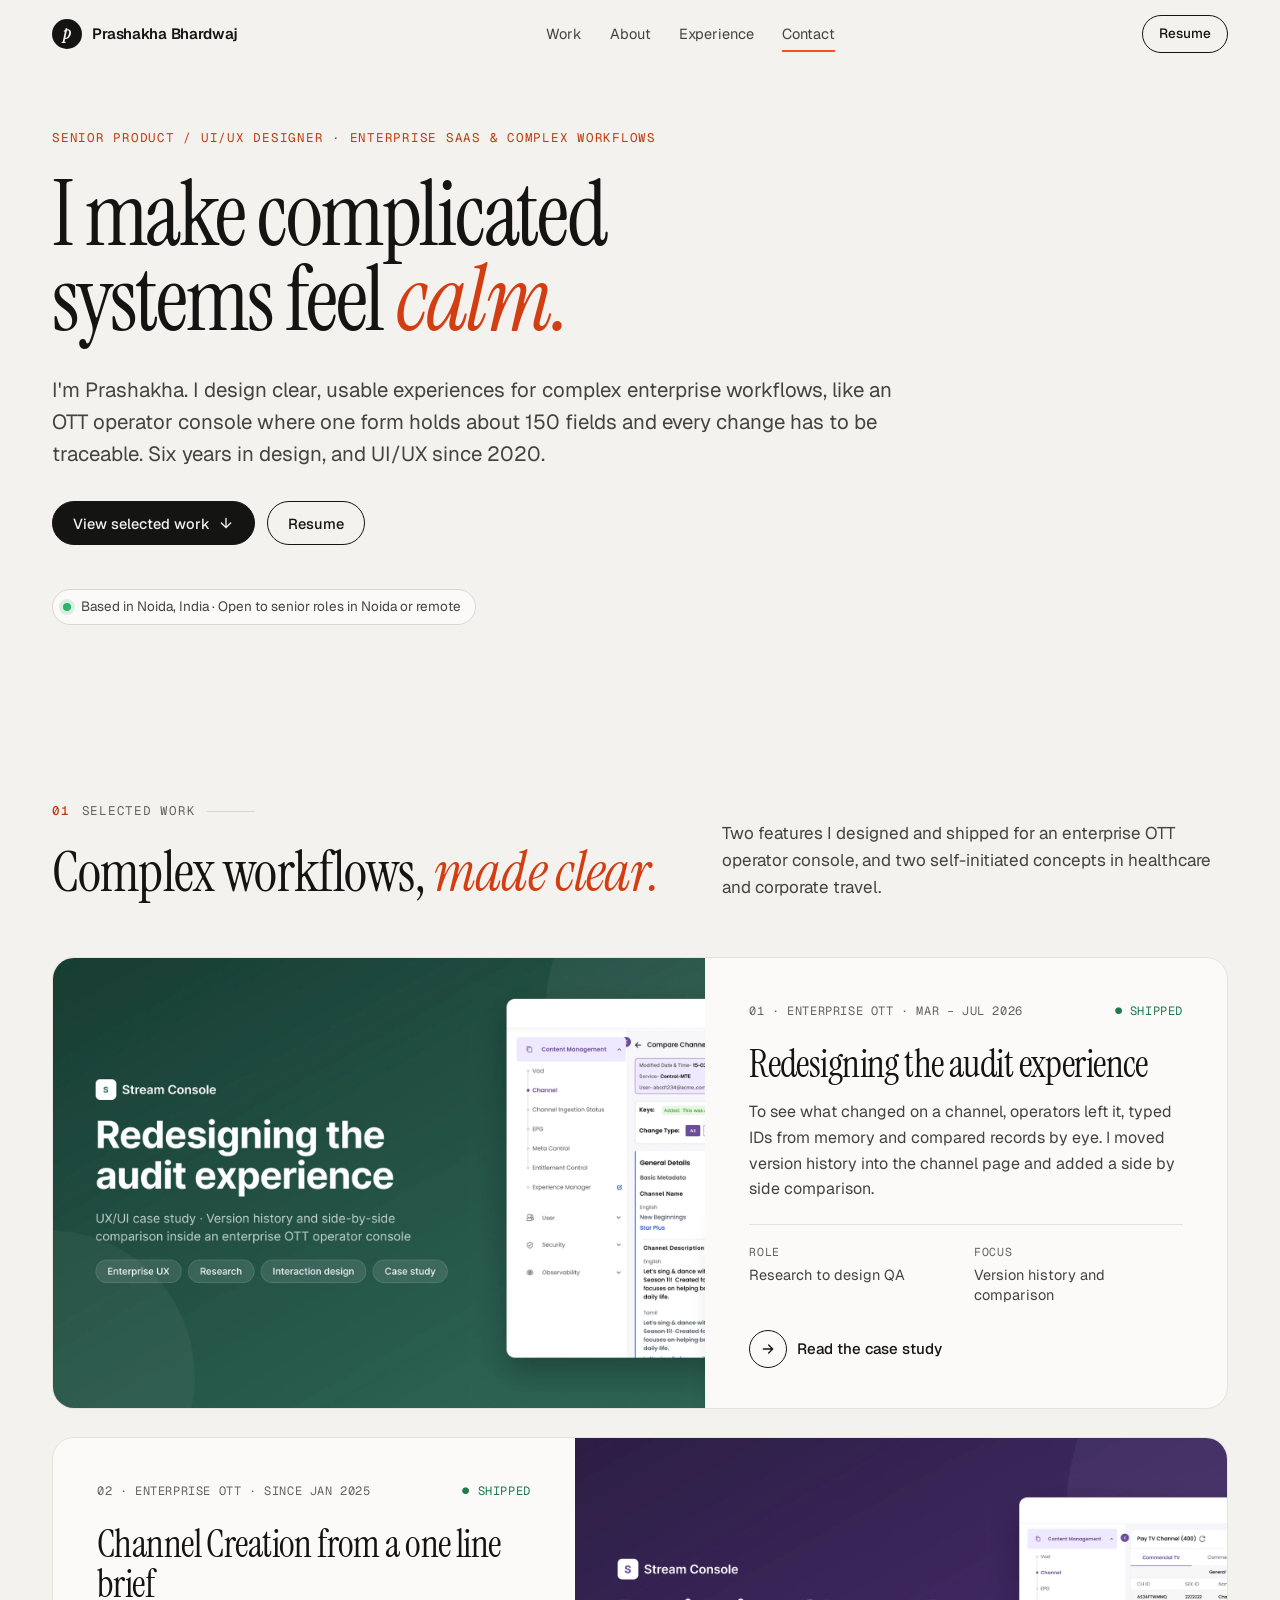
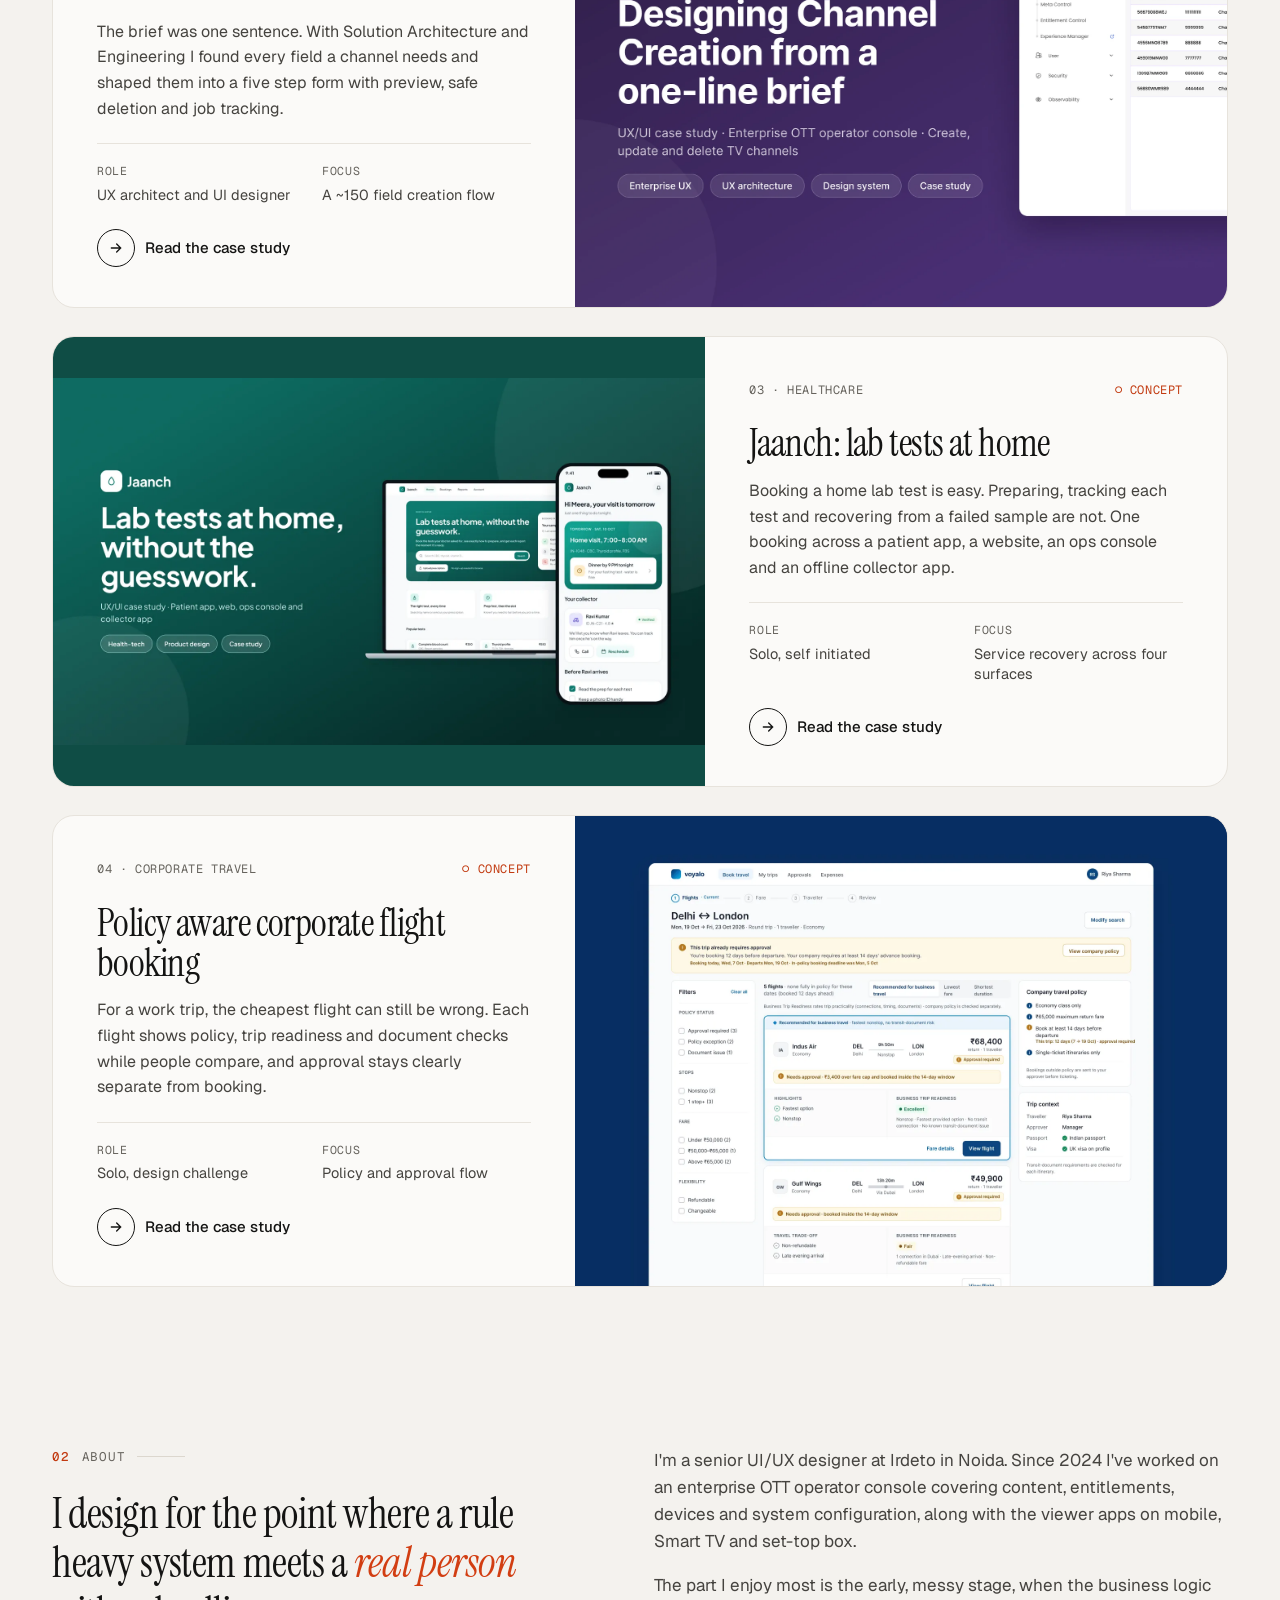
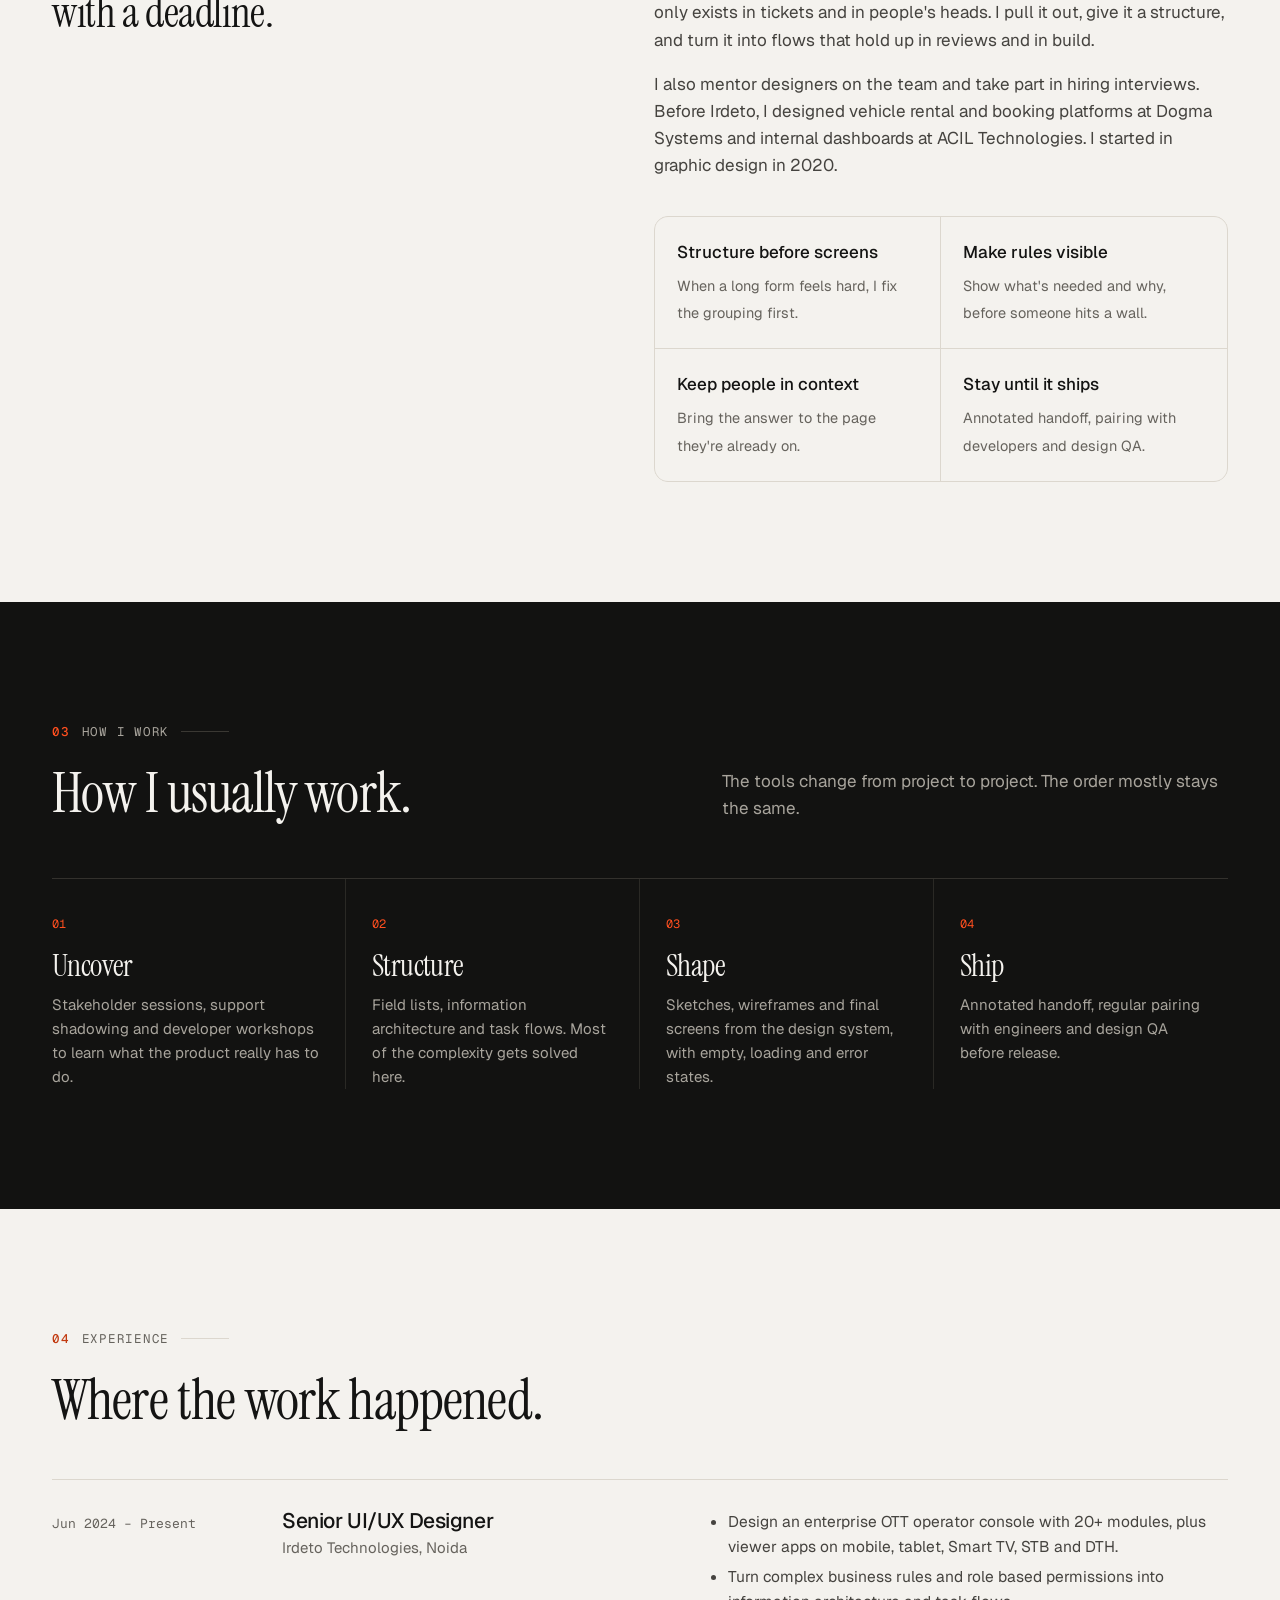
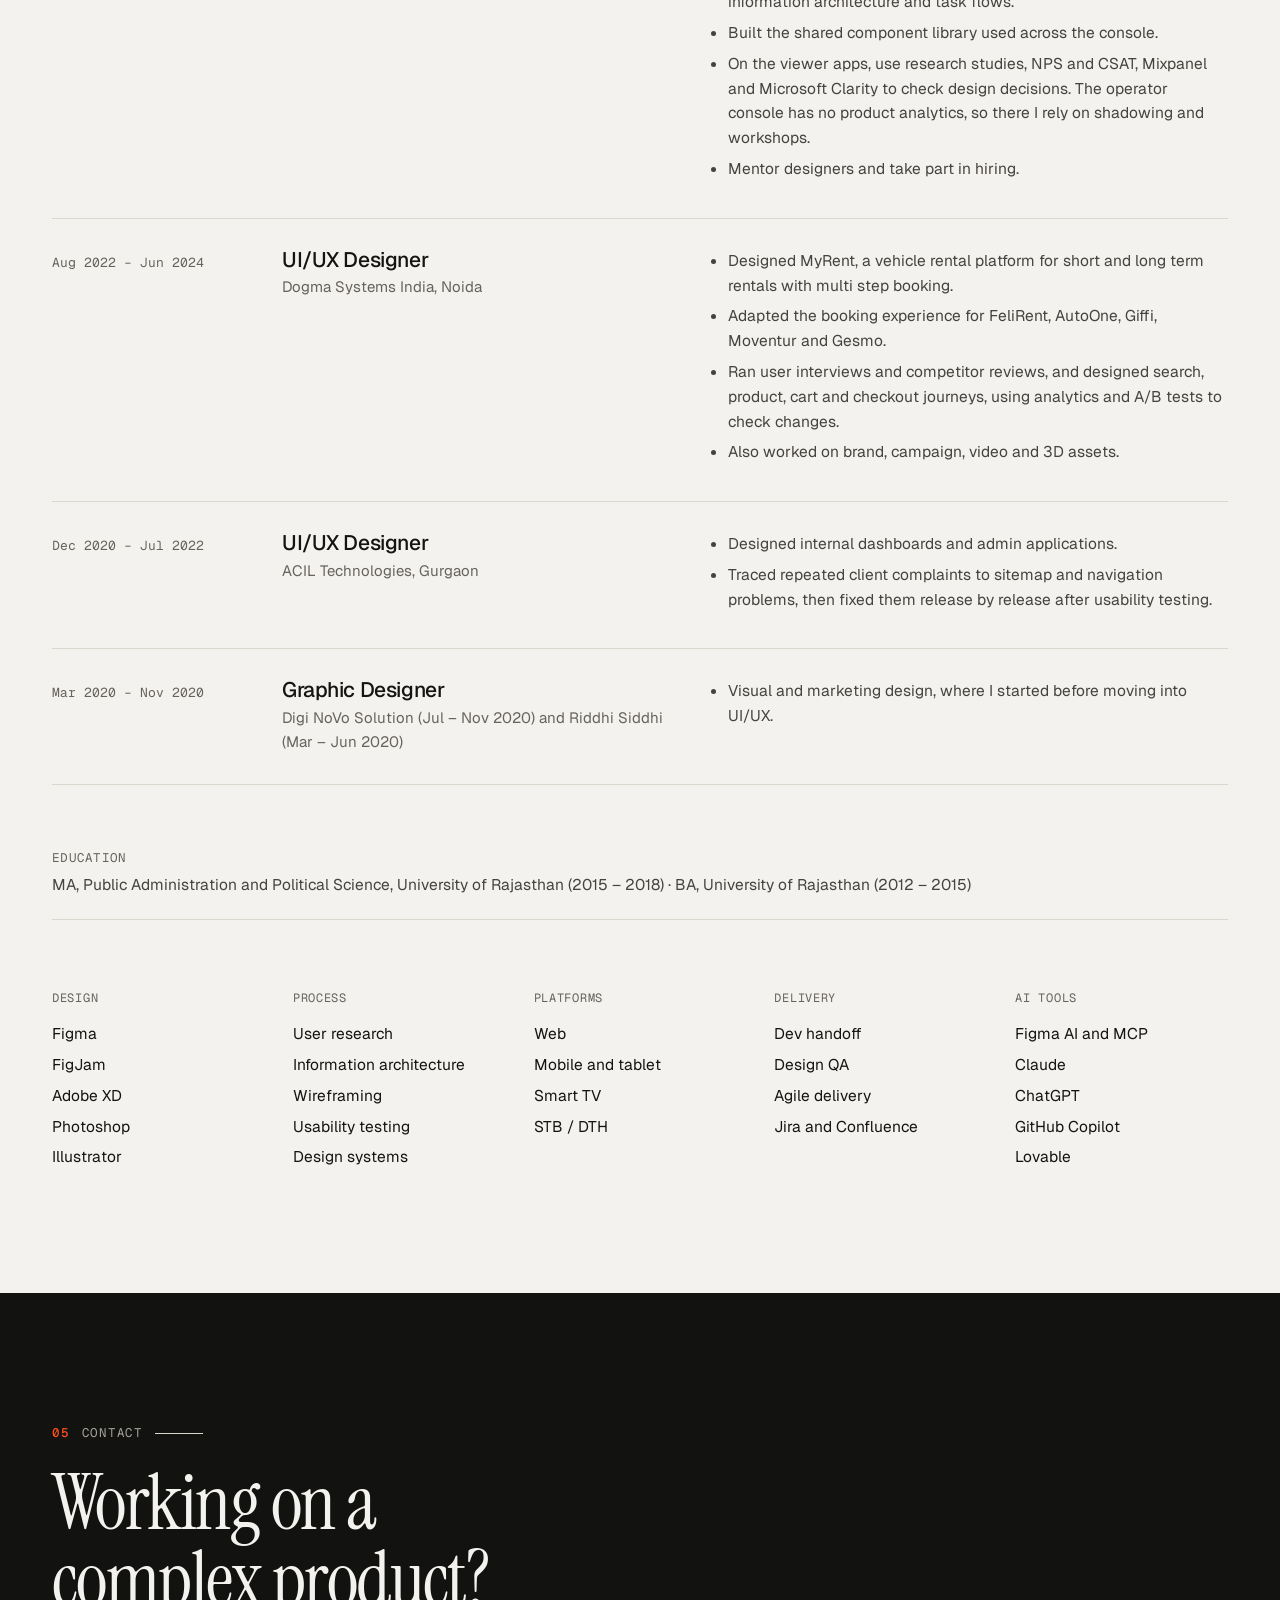
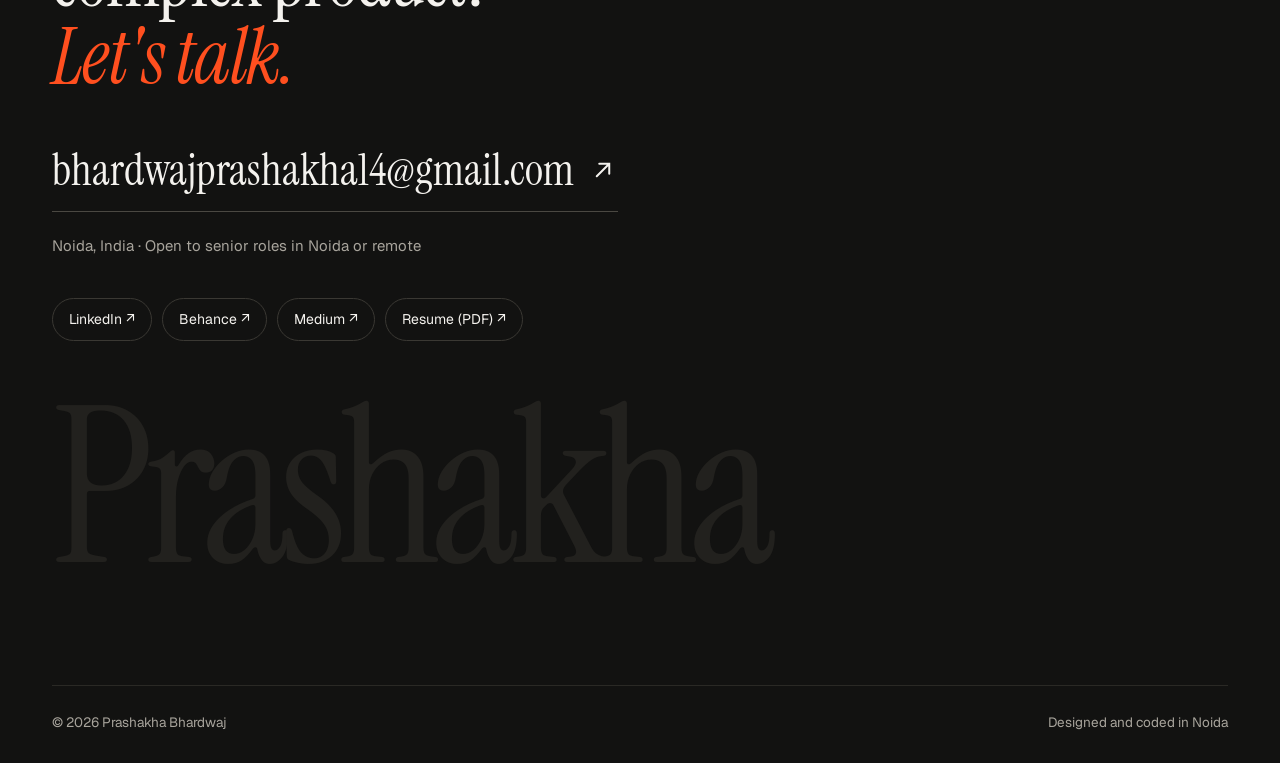
==== commit d36eba4f: "Portfolio v4 (3/4): homepage heading, focus labels and tighter spacing" ====
--- a/index.html
+++ b/index.html
@@ -63,9 +63,9 @@
     <div class="sec-head">
       <div>
         <div class="kicker rv"><b>01</b> Selected work</div>
-        <h2 class="h2 rv" id="work-h">Two shipped enterprise projects.<br>Two <em>self initiated concepts.</em></h2>
-      </div>
-      <p class="rv">Start with the audit redesign: it shows my process most completely, from research to edge states. Each case study opens with a short summary of my role, the constraints and what the evidence can and can't show.</p>
+        <h2 class="h2 rv" id="work-h">Complex workflows, <em>made clear.</em></h2>
+      </div>
+      <p class="rv">Two features I designed and shipped for an enterprise OTT operator console, and two self-initiated concepts in healthcare and corporate travel.</p>
     </div>
 
     <div class="projects">
@@ -74,8 +74,8 @@
         <div class="proj-body">
           <div class="proj-meta"><span>01 · Enterprise OTT · Mar – Jul 2026</span><span class="tag-ship">Shipped</span></div>
           <h3>Redesigning the audit experience</h3>
-          <p>To see what changed on a channel, operators left it, typed IDs from memory and compared records by eye. I moved version history into the channel page and added a side by side comparison, cutting an investigation from 11 steps to 6.</p>
-          <dl class="proj-facts"><div><dt>Role</dt><dd>Research to design QA</dd></div><div><dt>Evidence</dt><dd>Shadowing, workshops, heuristic review</dd></div></dl>
+          <p>To see what changed on a channel, operators left it, typed IDs from memory and compared records by eye. I moved version history into the channel page and added a side by side comparison.</p>
+          <dl class="proj-facts"><div><dt>Role</dt><dd>Research to design QA</dd></div><div><dt>Focus</dt><dd>Version history and comparison</dd></div></dl>
           <span class="go"><span class="arr"><svg viewBox="0 0 24 24" fill="none" stroke="currentColor" stroke-width="2" stroke-linecap="round" aria-hidden="true"><path d="M5 12h14M13 6l6 6-6 6"/></svg></span>Read the case study</span>
         </div>
       </a>
@@ -86,7 +86,7 @@
           <div class="proj-meta"><span>02 · Enterprise OTT · Since Jan 2025</span><span class="tag-ship">Shipped</span></div>
           <h3>Channel Creation from a one line brief</h3>
           <p>The brief was one sentence. With Solution Architecture and Engineering I found every field a channel needs and shaped them into a five step form with preview, safe deletion and job tracking.</p>
-          <dl class="proj-facts"><div><dt>Role</dt><dd>UX architect and UI designer</dd></div><div><dt>Evidence</dt><dd>Release notes, design history</dd></div></dl>
+          <dl class="proj-facts"><div><dt>Role</dt><dd>UX architect and UI designer</dd></div><div><dt>Focus</dt><dd>A ~150 field creation flow</dd></div></dl>
           <span class="go"><span class="arr"><svg viewBox="0 0 24 24" fill="none" stroke="currentColor" stroke-width="2" stroke-linecap="round" aria-hidden="true"><path d="M5 12h14M13 6l6 6-6 6"/></svg></span>Read the case study</span>
         </div>
       </a>
@@ -99,7 +99,7 @@
           <div class="proj-meta"><span>03 · Healthcare</span><span class="tag-concept">Concept</span></div>
           <h3>Jaanch: lab tests at home</h3>
           <p>Booking a home lab test is easy. Preparing, tracking each test and recovering from a failed sample are not. One booking across a patient app, a website, an ops console and an offline collector app.</p>
-          <dl class="proj-facts"><div><dt>Role</dt><dd>Solo, self initiated</dd></div><div><dt>Evidence</dt><dd>Desk research, test plan not yet run</dd></div></dl>
+          <dl class="proj-facts"><div><dt>Role</dt><dd>Solo, self initiated</dd></div><div><dt>Focus</dt><dd>Service recovery across four surfaces</dd></div></dl>
           <span class="go"><span class="arr"><svg viewBox="0 0 24 24" fill="none" stroke="currentColor" stroke-width="2" stroke-linecap="round" aria-hidden="true"><path d="M5 12h14M13 6l6 6-6 6"/></svg></span>Read the case study</span>
         </div>
       </a>
@@ -112,7 +112,7 @@
           <div class="proj-meta"><span>04 · Corporate travel</span><span class="tag-concept">Concept</span></div>
           <h3>Policy aware corporate flight booking</h3>
           <p>For a work trip, the cheapest flight can still be wrong. Each flight shows policy, trip readiness and document checks while people compare, and approval stays clearly separate from booking.</p>
-          <dl class="proj-facts"><div><dt>Role</dt><dd>Solo, design challenge</dd></div><div><dt>Evidence</dt><dd>Brief only, not tested</dd></div></dl>
+          <dl class="proj-facts"><div><dt>Role</dt><dd>Solo, design challenge</dd></div><div><dt>Focus</dt><dd>Policy and approval flow</dd></div></dl>
           <span class="go"><span class="arr"><svg viewBox="0 0 24 24" fill="none" stroke="currentColor" stroke-width="2" stroke-linecap="round" aria-hidden="true"><path d="M5 12h14M13 6l6 6-6 6"/></svg></span>Read the case study</span>
         </div>
       </a>
@@ -164,7 +164,7 @@
     <h2 class="h2 rv" id="exp-h" style="margin-bottom:50px">Where the work happened.</h2>
     <div class="exp rv">
       <div class="exp-row">
-        <div class="when">Jun 2024 – present</div>
+        <div class="when">Jun 2024 – Present</div>
         <div><h3>Senior UI/UX Designer</h3><div class="co">Irdeto Technologies, Noida</div></div>
         <ul><li>Design an enterprise OTT operator console with 20+ modules, plus viewer apps on mobile, tablet, Smart TV, STB and DTH.</li><li>Turn complex business rules and role based permissions into information architecture and task flows.</li><li>Built the shared component library used across the console.</li><li>On the viewer apps, use research studies, NPS and CSAT, Mixpanel and Microsoft Clarity to check design decisions. The operator console has no product analytics, so there I rely on shadowing and workshops.</li><li>Mentor designers and take part in hiring.</li></ul>
       </div>
